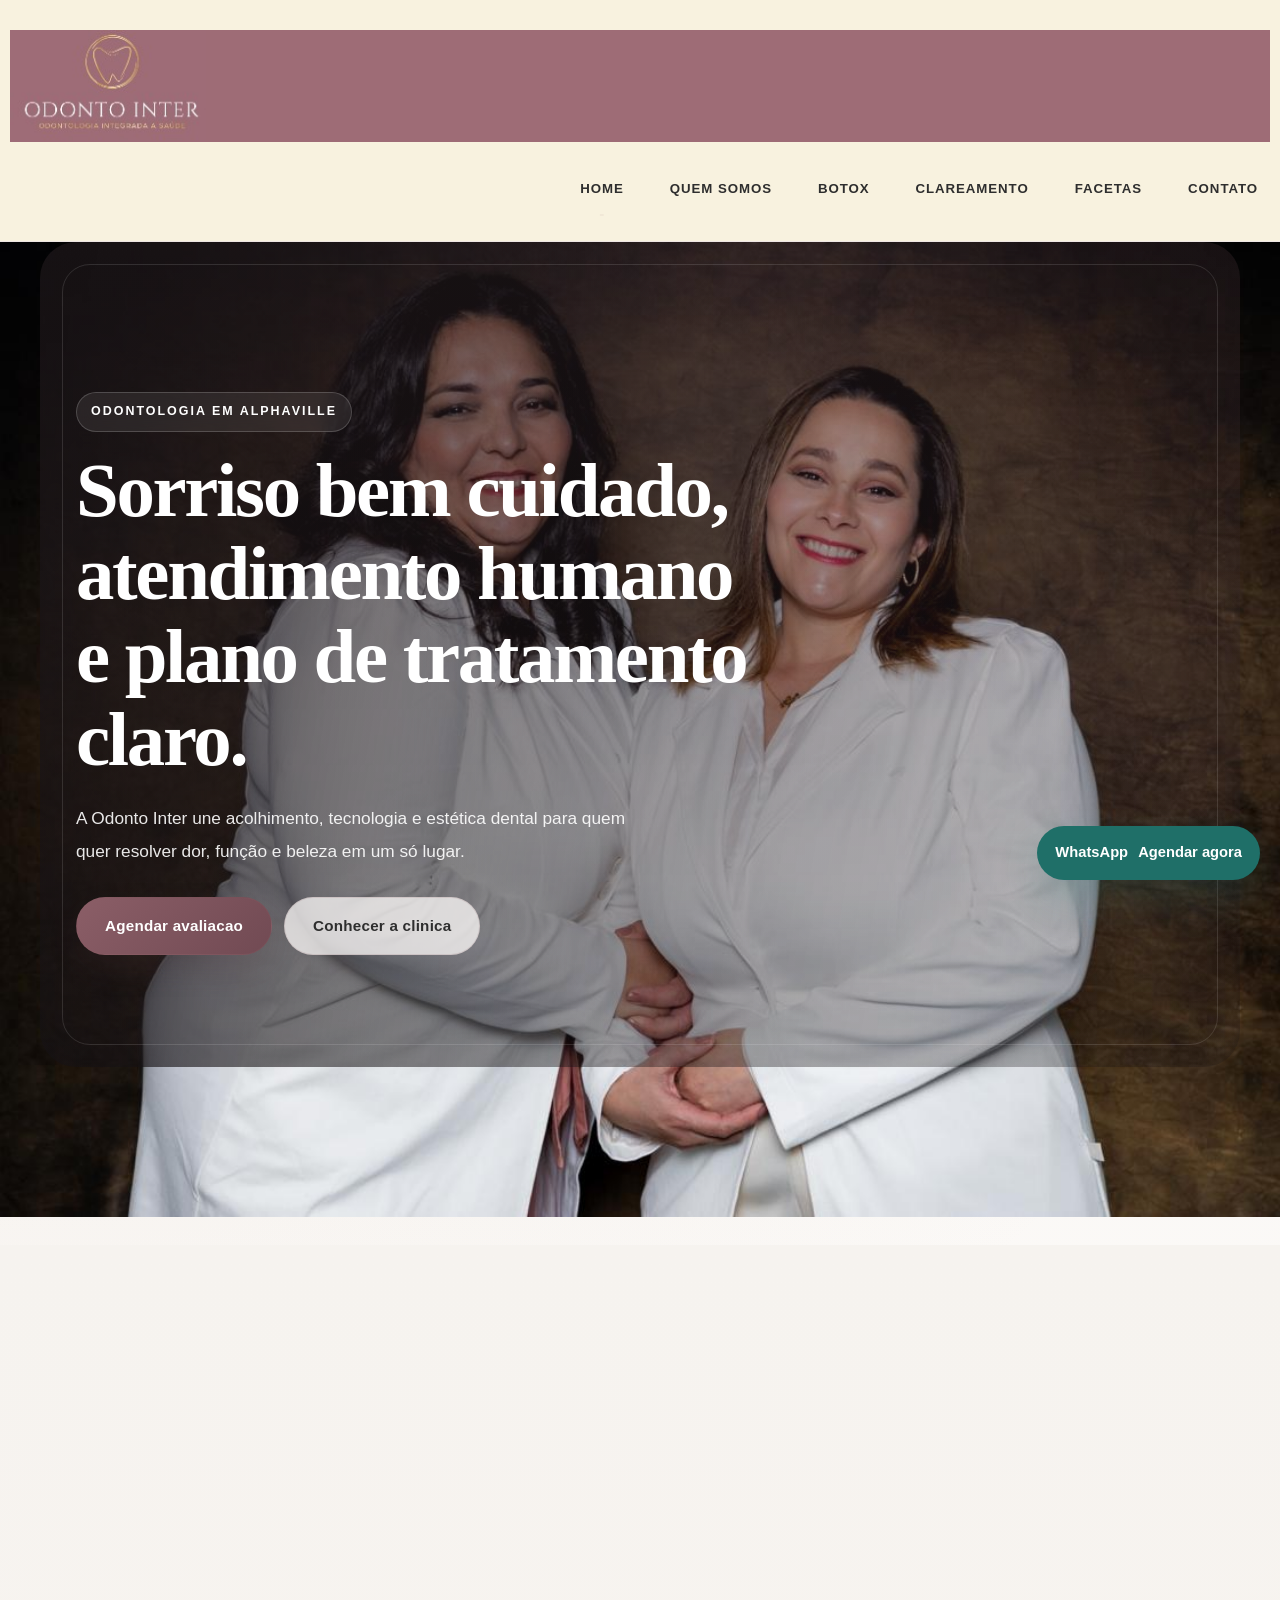
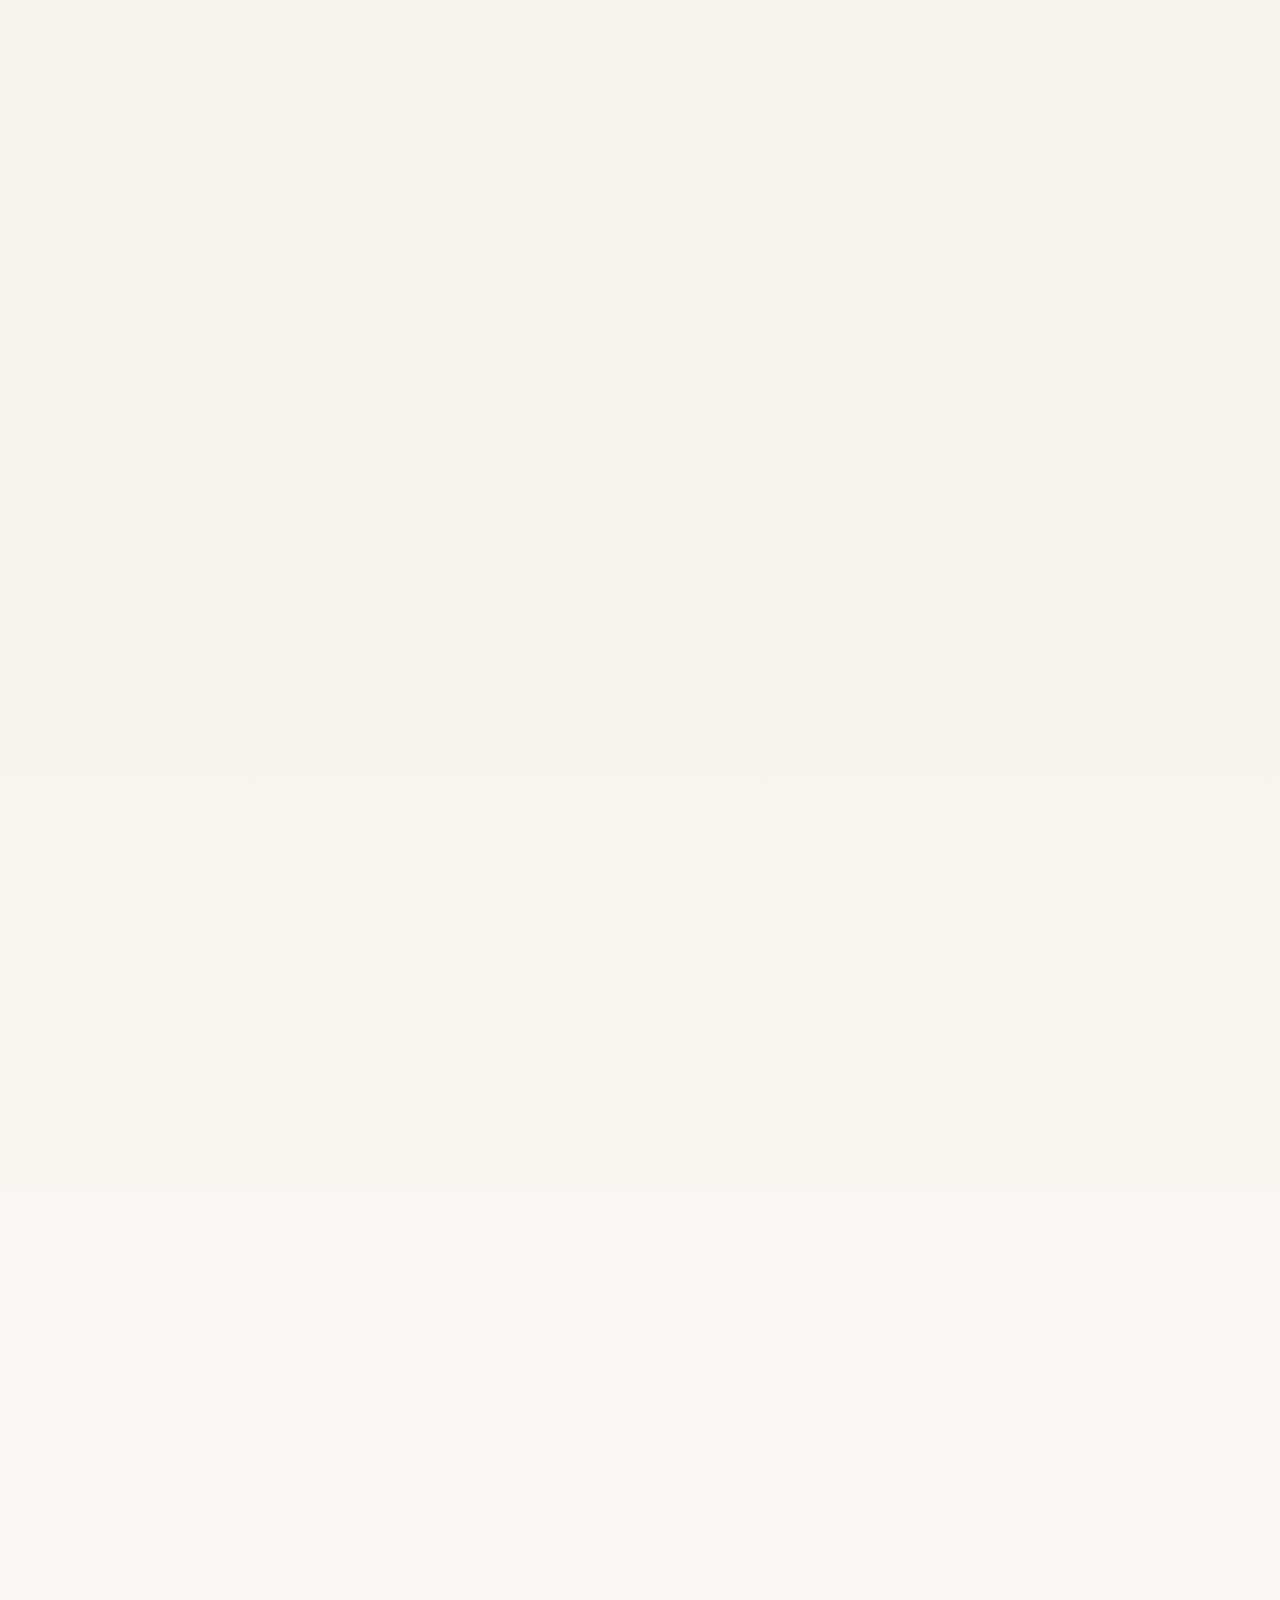
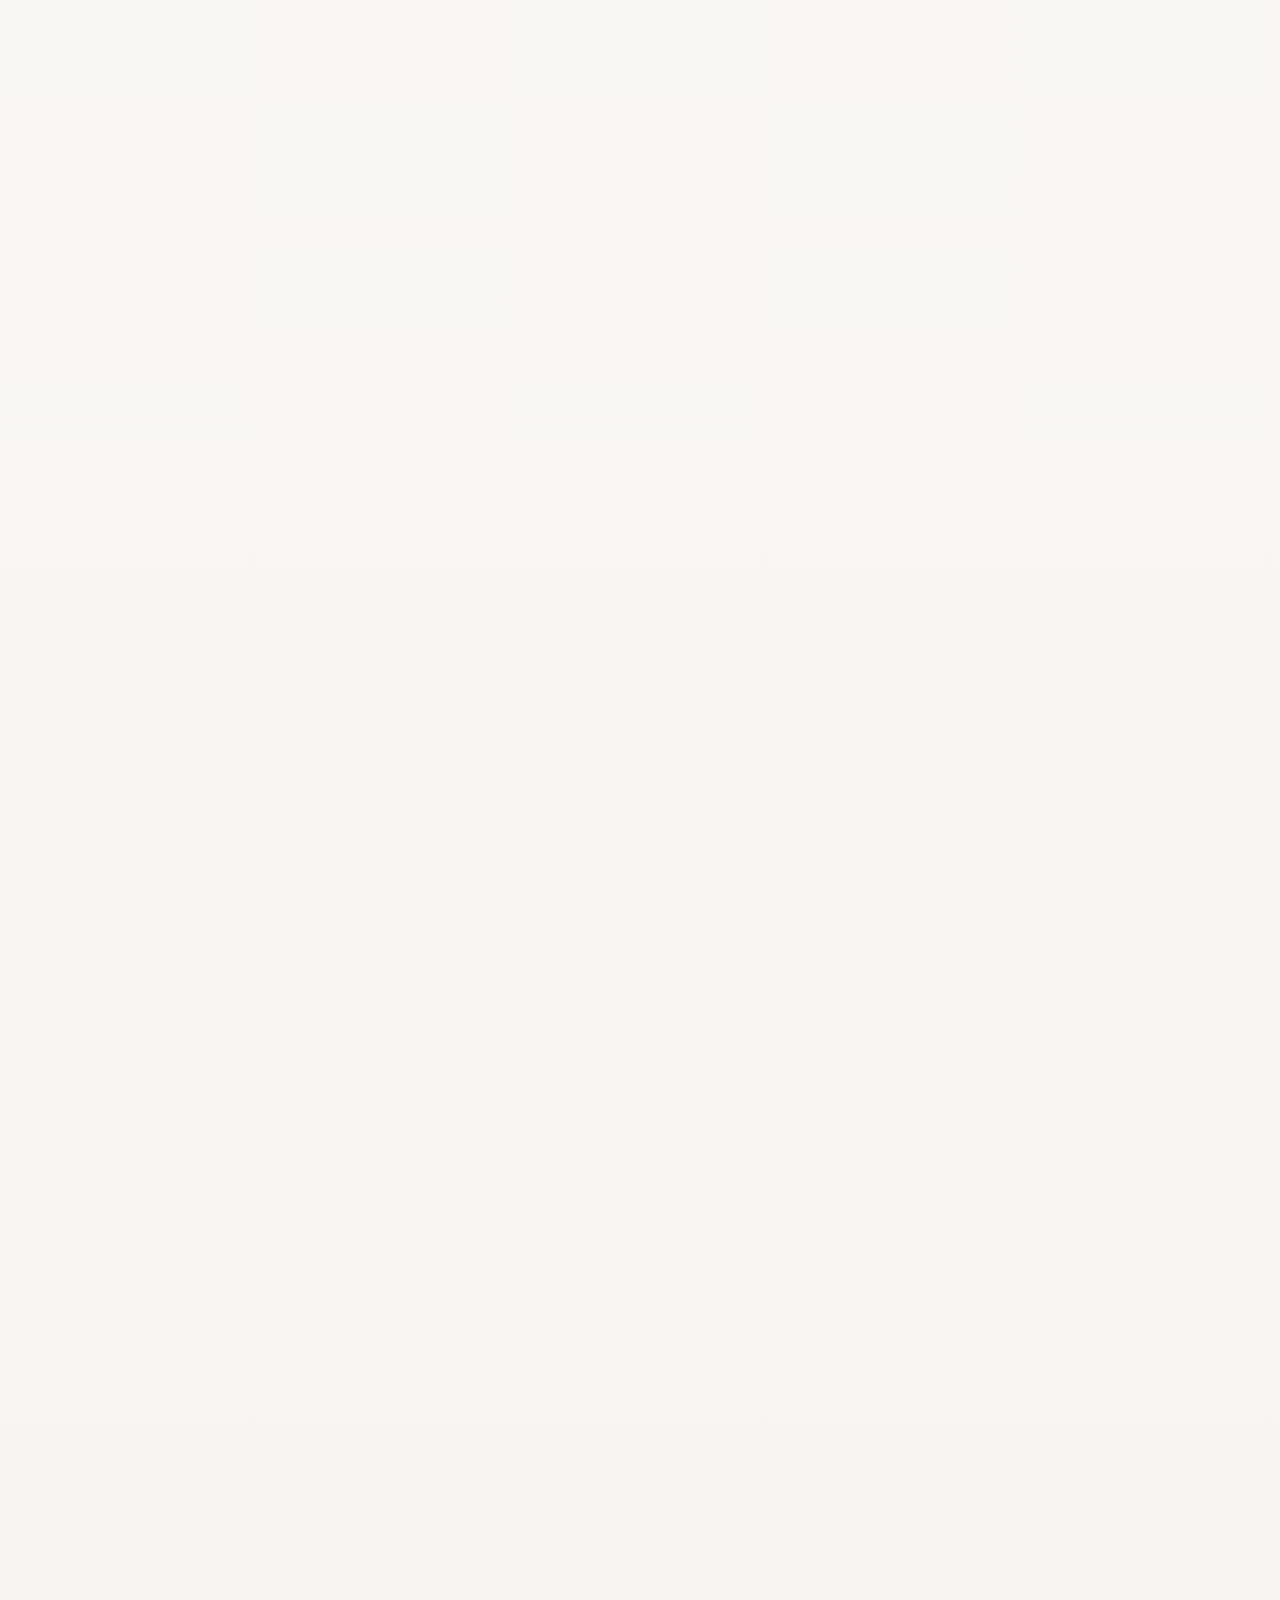
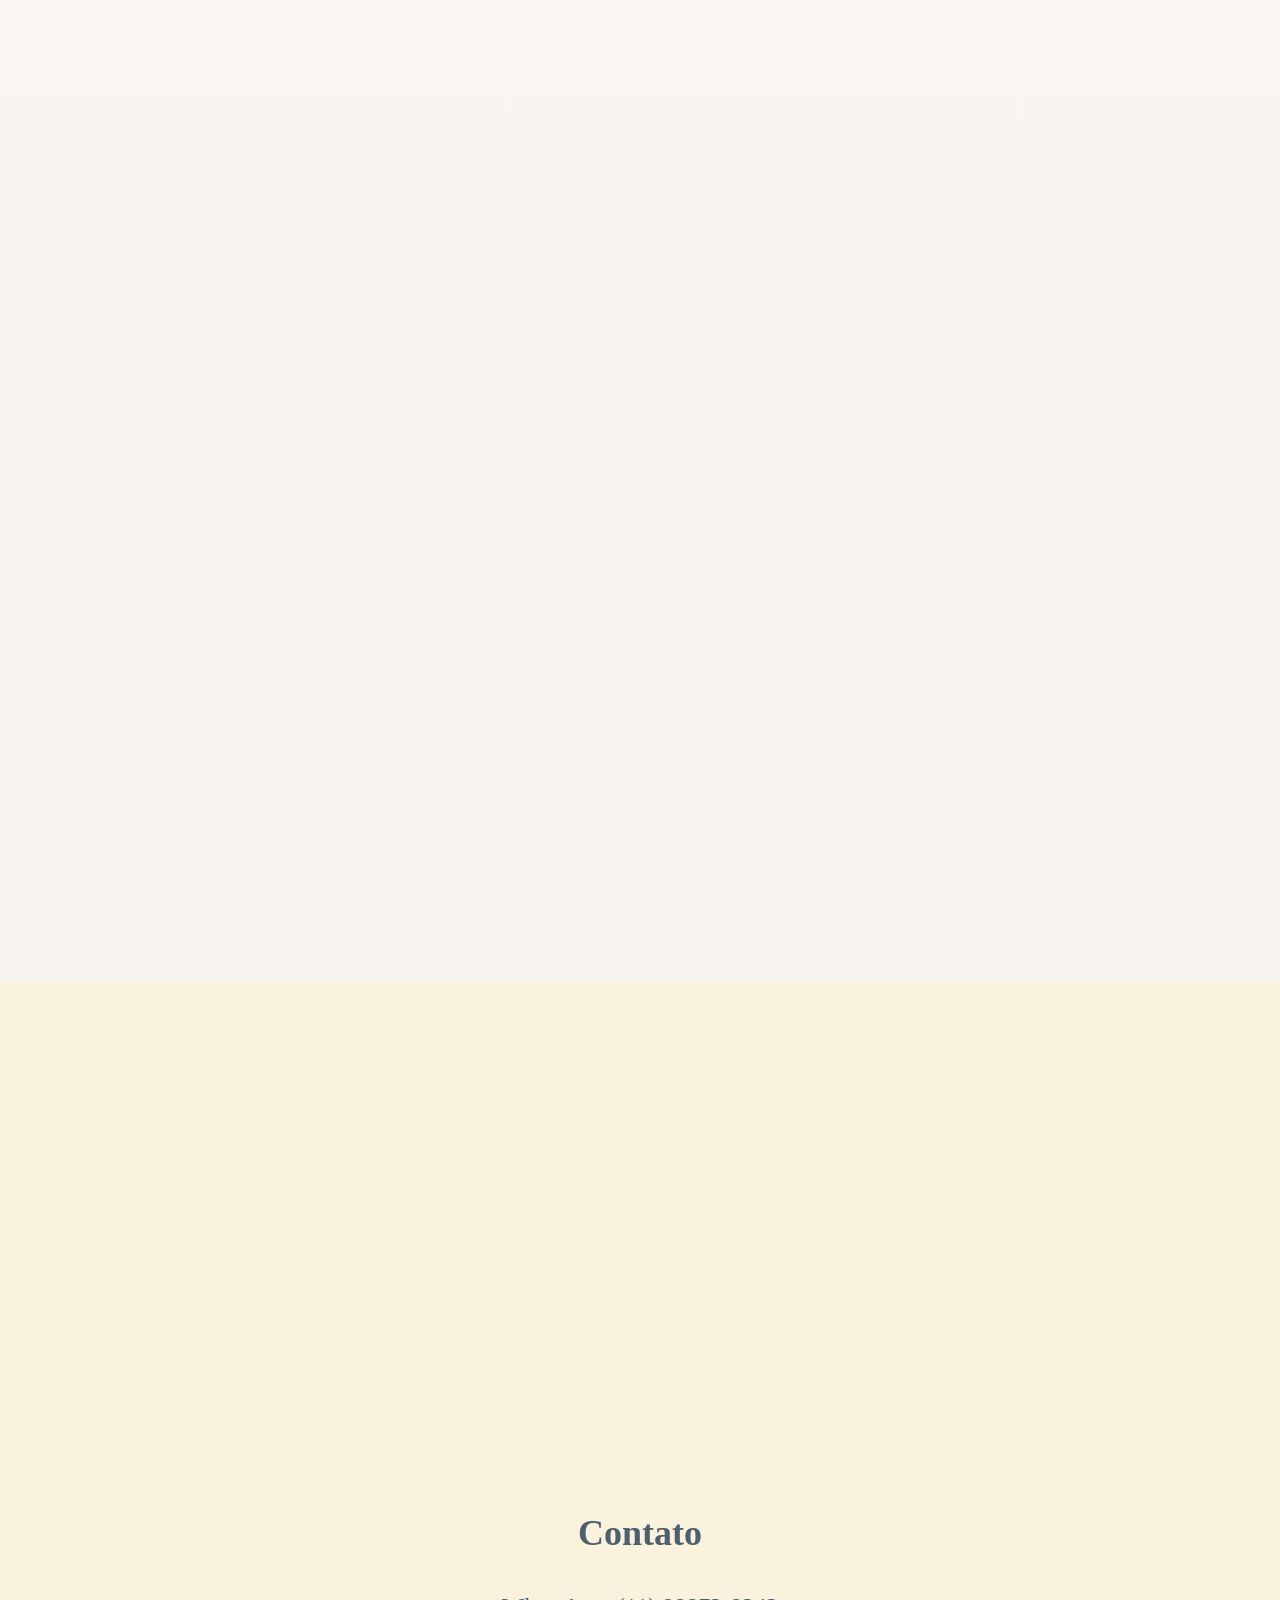
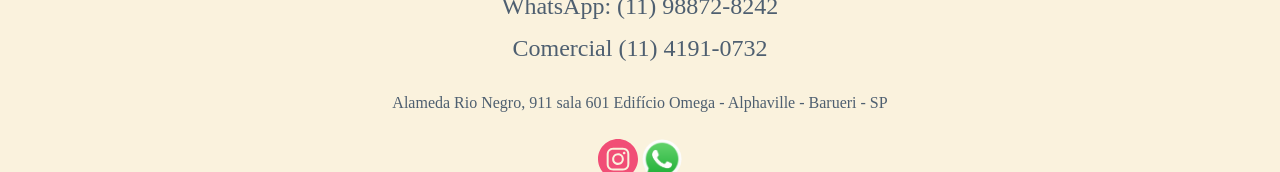
==== index.html @ 485fcbb1 "Add files via upload" ====
<html xmlns="http://www.w3.org/1999/xhtml" lang="en">

<head>
	<meta http-equiv="Content-Type" content="text/html; charset=utf-8" />
	<meta name="description" content="HTTrack is an easy-to-use website mirror utility. It allows you to download a World Wide website from the Internet to a local directory,building recursively all structures, getting html, images, and other files from the server to your computer. Links are rebuiltrelatively so that you can freely browse to the local site (works with any browser). You can mirror several sites together so that you can jump from one toanother. You can, also, update an existing mirror site, or resume an interrupted download. The robot is fully configurable, with an integrated help" />
	<meta name="keywords" content="httrack, HTTRACK, HTTrack, winhttrack, WINHTTRACK, WinHTTrack, offline browser, web mirror utility, aspirateur web, surf offline, web capture, www mirror utility, browse offline, local  site builder, website mirroring, aspirateur www, internet grabber, capture de site web, internet tool, hors connexion, unix, dos, windows 95, windows 98, solaris, ibm580, AIX 4.0, HTS, HTGet, web aspirator, web aspirateur, libre, GPL, GNU, free software" />
	<title>Local index - HTTrack Website Copier</title>
  <!-- Mirror and index made by HTTrack Website Copier/3.49-2 [XR&CO'2014] -->
	<style type="text/css">
	<!--

body {
	margin: 0;  padding: 0;  margin-bottom: 15px;  margin-top: 8px;
	background: #77b;
}
body, td {
	font: 14px "Trebuchet MS", Verdana, Arial, Helvetica, sans-serif;
	}

#subTitle {
	background: #000;  color: #fff;  padding: 4px;  font-weight: bold; 
	}

#siteNavigation a, #siteNavigation .current {
	font-weight: bold;  color: #448;
	}
#siteNavigation a:link    { text-decoration: none; }
#siteNavigation a:visited { text-decoration: none; }

#siteNavigation .current { background-color: #ccd; }

#siteNavigation a:hover   { text-decoration: none;  background-color: #fff;  color: #000; }
#siteNavigation a:active  { text-decoration: none;  background-color: #ccc; }


a:link    { text-decoration: underline;  color: #00f; }
a:visited { text-decoration: underline;  color: #000; }
a:hover   { text-decoration: underline;  color: #c00; }
a:active  { text-decoration: underline; }

#pageContent {
	clear: both;
	border-bottom: 6px solid #000;
	padding: 10px;  padding-top: 20px;
	line-height: 1.65em;
	background-image: url(backblue.gif);
	background-repeat: no-repeat;
	background-position: top right;
	}

#pageContent, #siteNavigation {
	background-color: #ccd;
	}


.imgLeft  { float: left;   margin-right: 10px;  margin-bottom: 10px; }
.imgRight { float: right;  margin-left: 10px;   margin-bottom: 10px; }

hr { height: 1px;  color: #000;  background-color: #000;  margin-bottom: 15px; }

h1 { margin: 0;  font-weight: bold;  font-size: 2em; }
h2 { margin: 0;  font-weight: bold;  font-size: 1.6em; }
h3 { margin: 0;  font-weight: bold;  font-size: 1.3em; }
h4 { margin: 0;  font-weight: bold;  font-size: 1.18em; }

.blak { background-color: #000; }
.hide { display: none; }
.tableWidth { min-width: 400px; }

.tblRegular       { border-collapse: collapse; }
.tblRegular td    { padding: 6px;  background-image: url(fade.gif);  border: 2px solid #99c; }
.tblHeaderColor, .tblHeaderColor td { background: #99c; }
.tblNoBorder td   { border: 0; }


// -->
</style>

</head>

<table width="76%" border="0" align="center" cellspacing="0" cellpadding="3" class="tableWidth">
	<tr>
	<td id="subTitle">HTTrack Website Copier - Open Source offline browser</td>
	</tr>
</table>
<table width="76%" border="0" align="center" cellspacing="0" cellpadding="0" class="tableWidth">
<tr class="blak">
<td>
	<table width="100%" border="0" align="center" cellspacing="1" cellpadding="0">
	<tr>
	<td colspan="6"> 
		<table width="100%" border="0" align="center" cellspacing="0" cellpadding="10">
		<tr> 
		<td id="pageContent"> 
<!-- ==================== End prologue ==================== -->

	<meta name="generator" content="HTTrack Website Copier/3.x">
	<TITLE>Local index - HTTrack</TITLE>
</HEAD>
<BODY>
<H1 ALIGN=Center>Index of locally available sites:</H1>
	<TABLE BORDER="0" WIDTH="100%" CELLSPACING="1" CELLPADDING="0">
		<TR>
			<TD BACKGROUND="fade.gif">
				&middot;
					<A HREF="odontointer.com.br/index.html">
						odontointer.com.br/index.html
					</A>		
			</TD>
		</TR>
	</TABLE>
	<BR>
	<BR>
	<BR>
  	<H6 ALIGN="RIGHT">
	<I>Mirror and index made by HTTrack Website Copier [XR&amp;CO'2008]</I>
	</H6>
	<!-- Mirror and index made by HTTrack Website Copier/3.49-2 [XR&CO'2014] -->
	<!-- Thanks for using HTTrack Website Copier! -->
	<meta HTTP-EQUIV="Refresh" CONTENT="0; URL=odontointer.com.br/index.html">


<!-- ==================== Start epilogue ==================== -->
		</td>
		</tr>
		</table>
	</td>
	</tr>
	</table>
</td>
</tr>
</table>

<table width="76%" border="0" align="center" valign="bottom" cellspacing="0" cellpadding="0">
	<tr>
	<td id="footer"><small>&copy; 2008 Xavier Roche & other contributors - Web Design: Leto Kauler.</small></td>
	</tr>
</table>

</body>

</html>
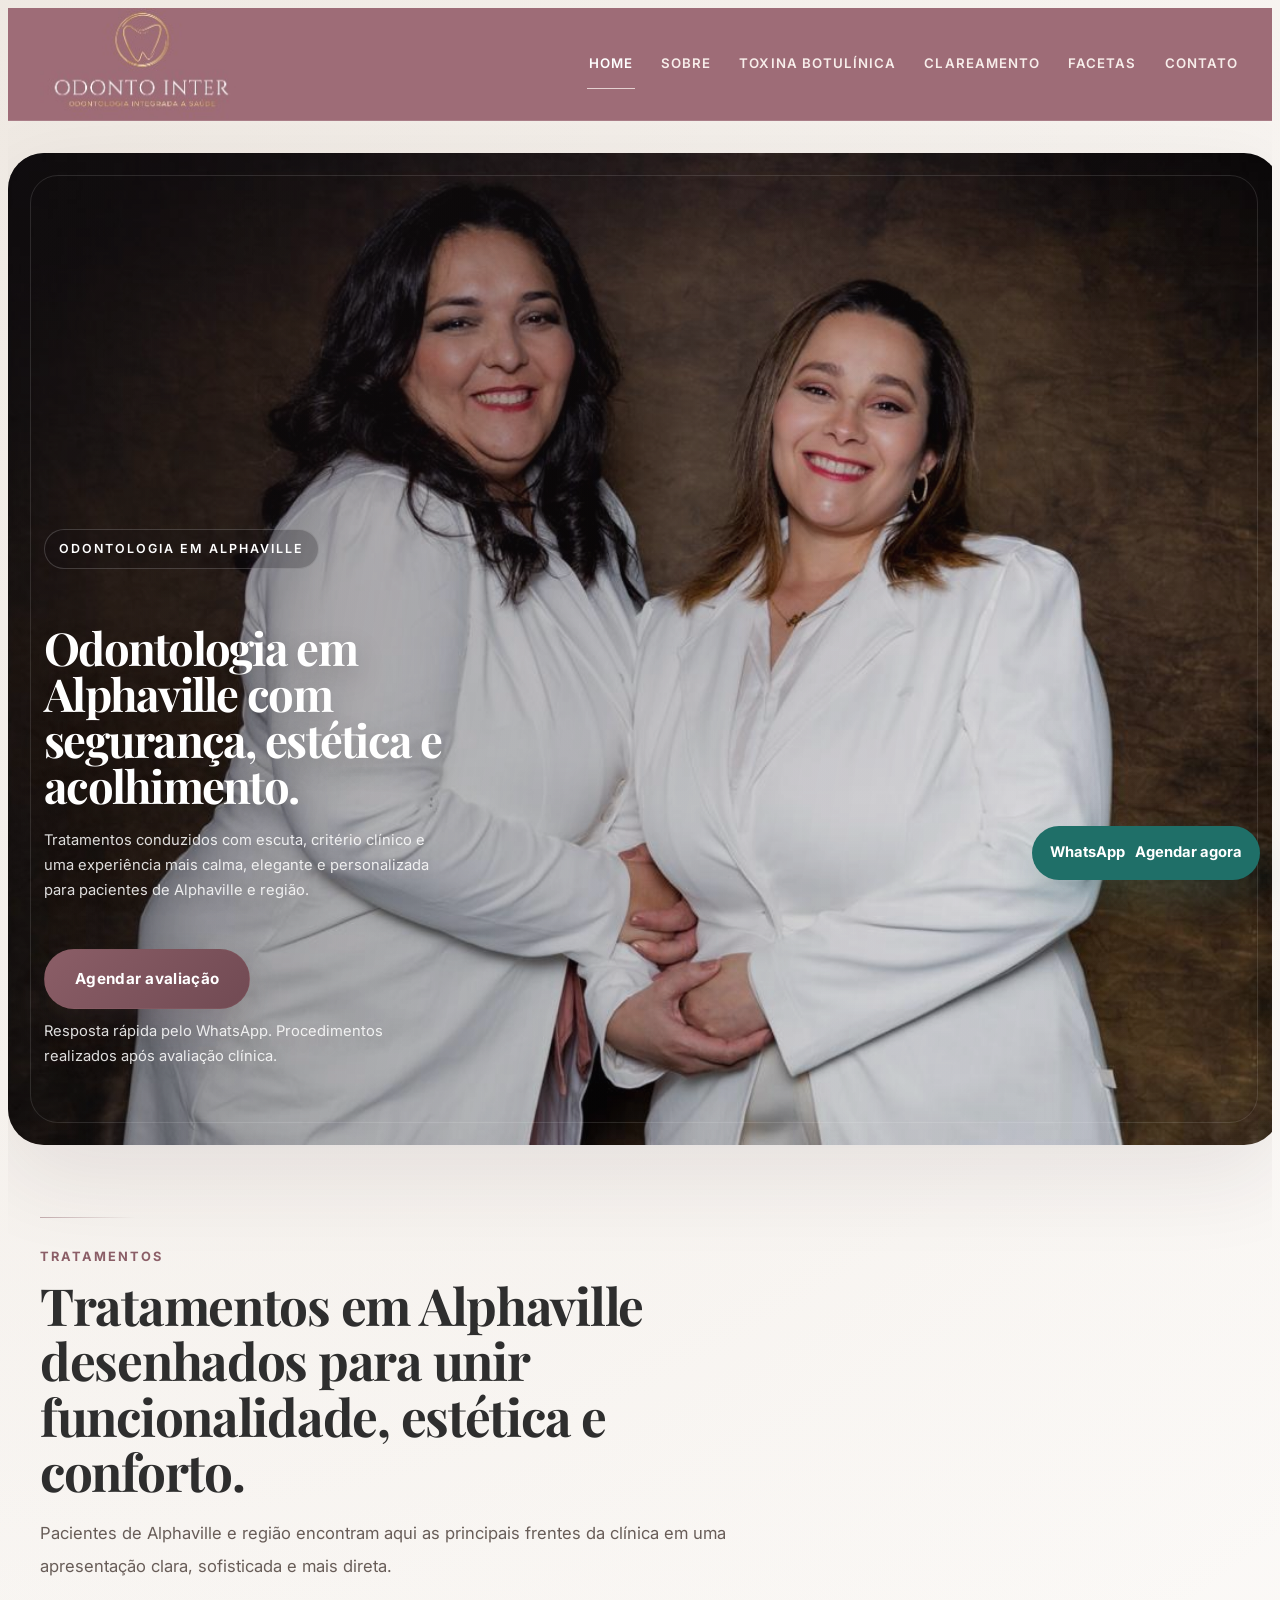
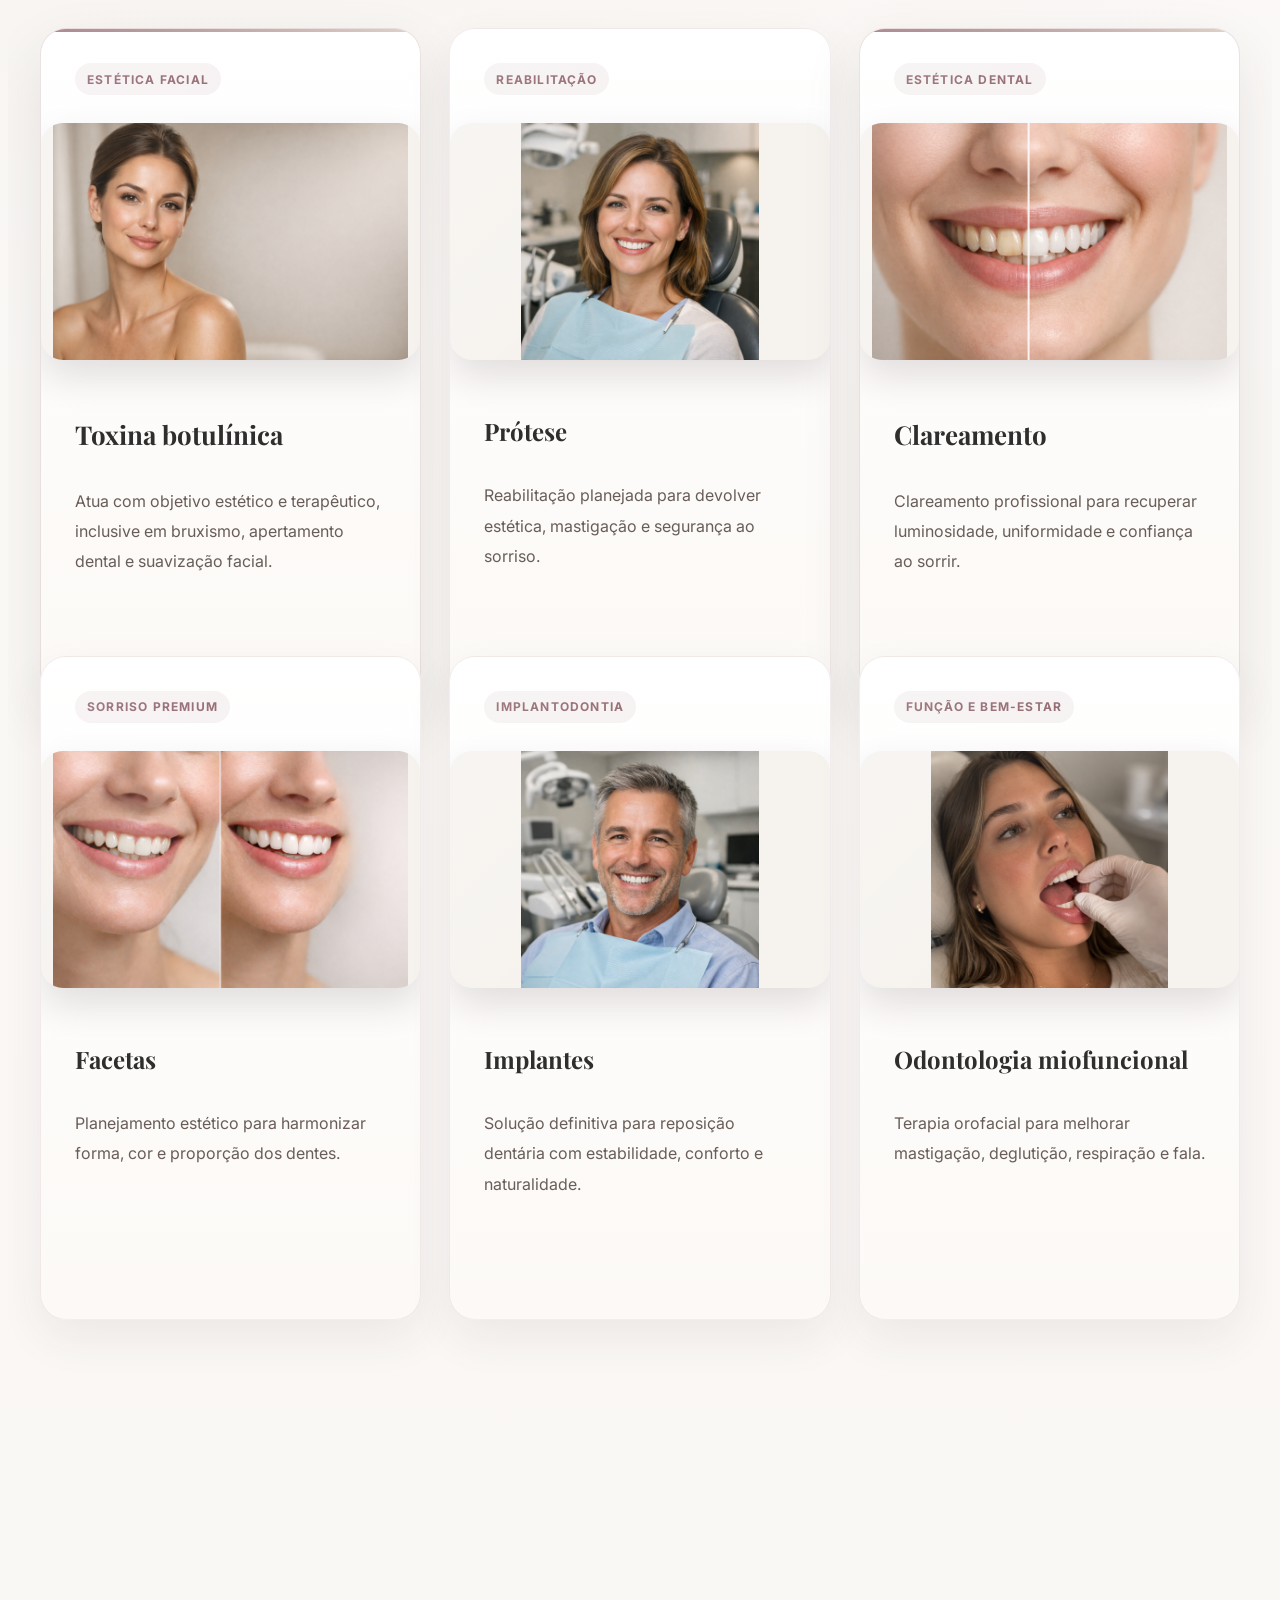
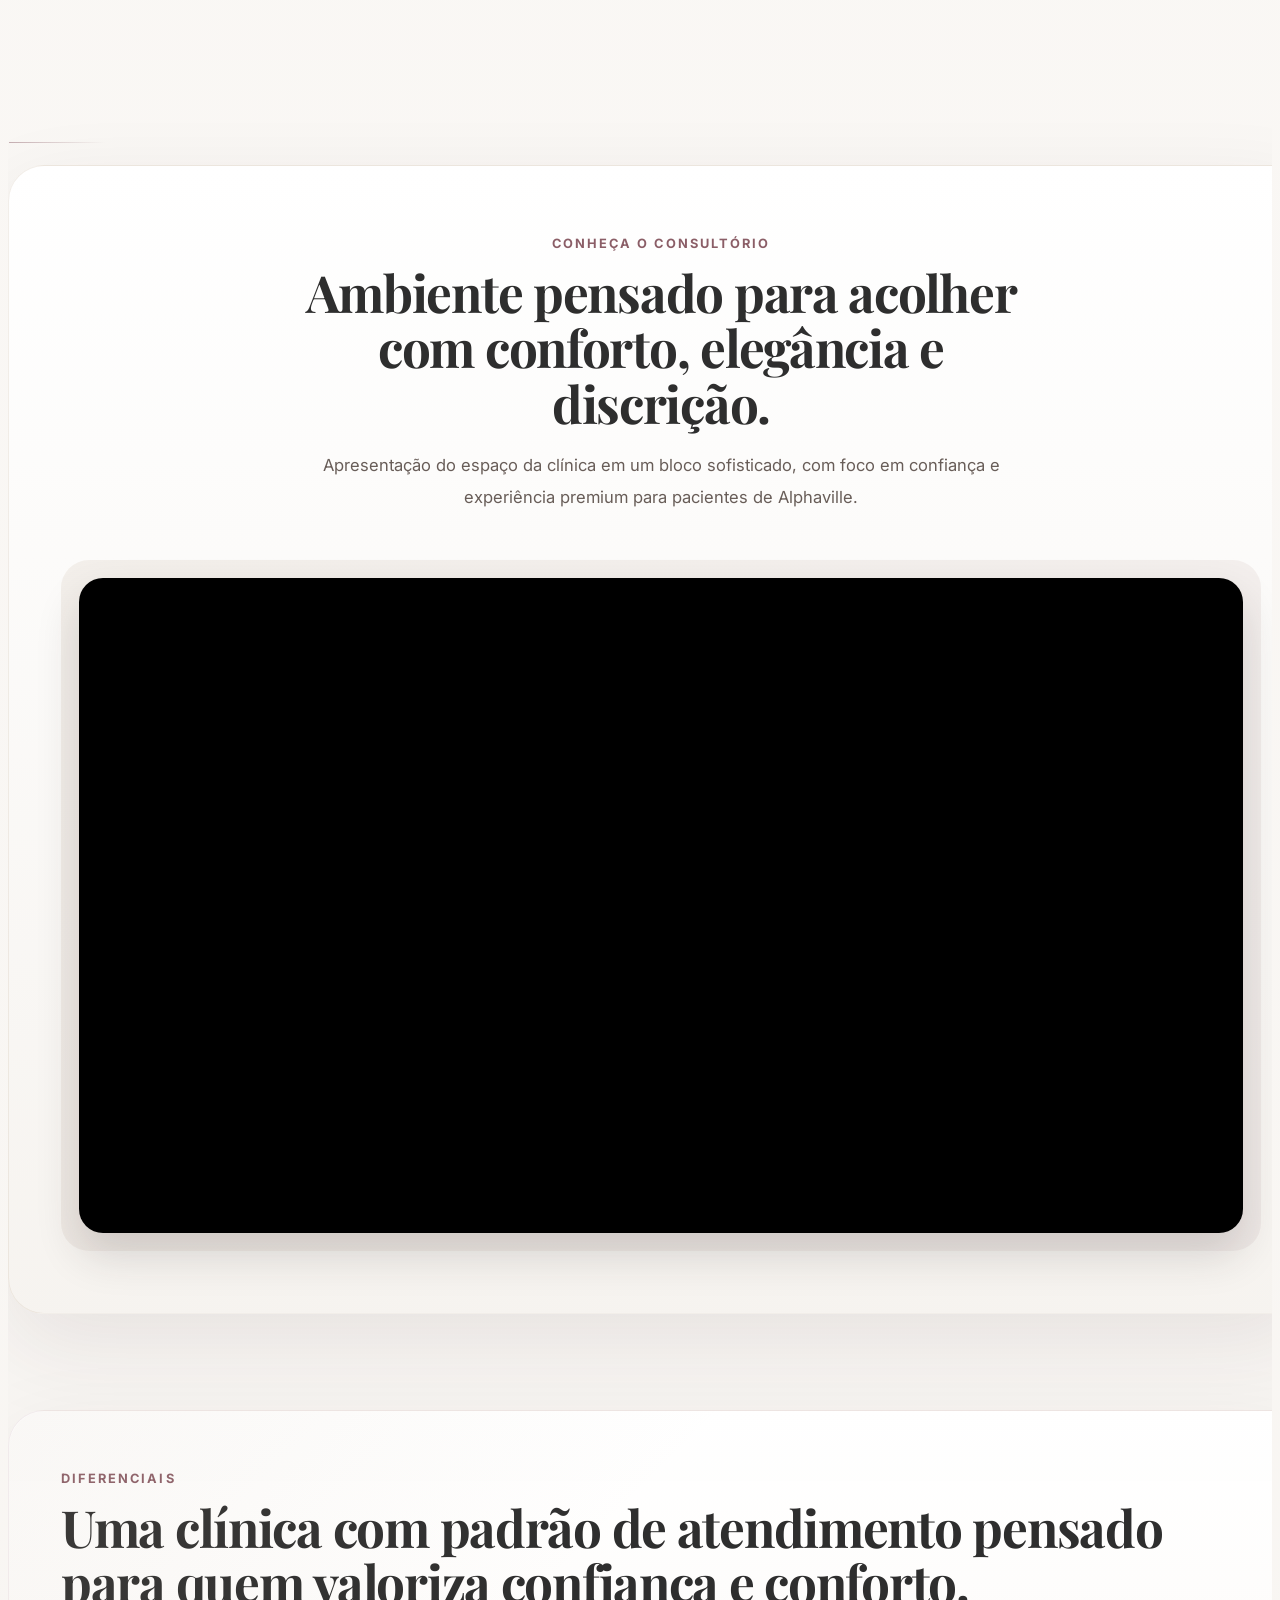
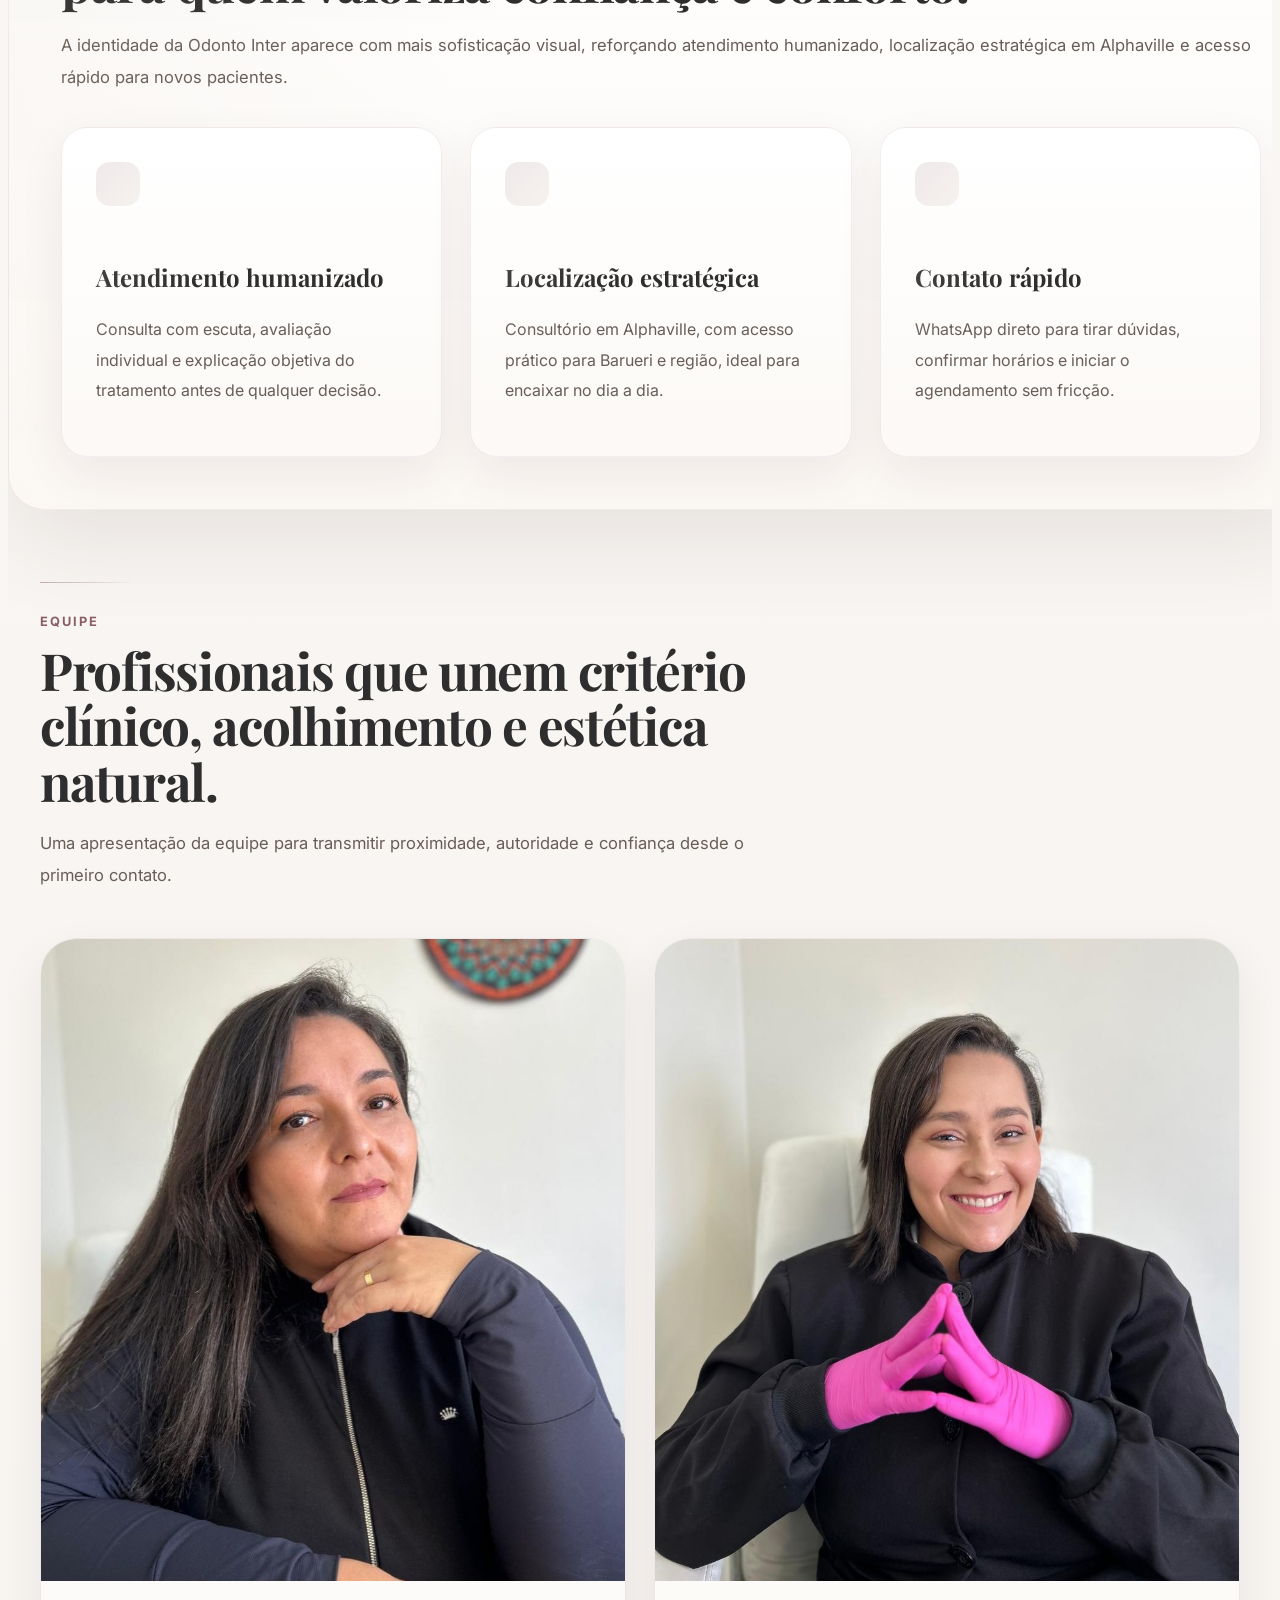
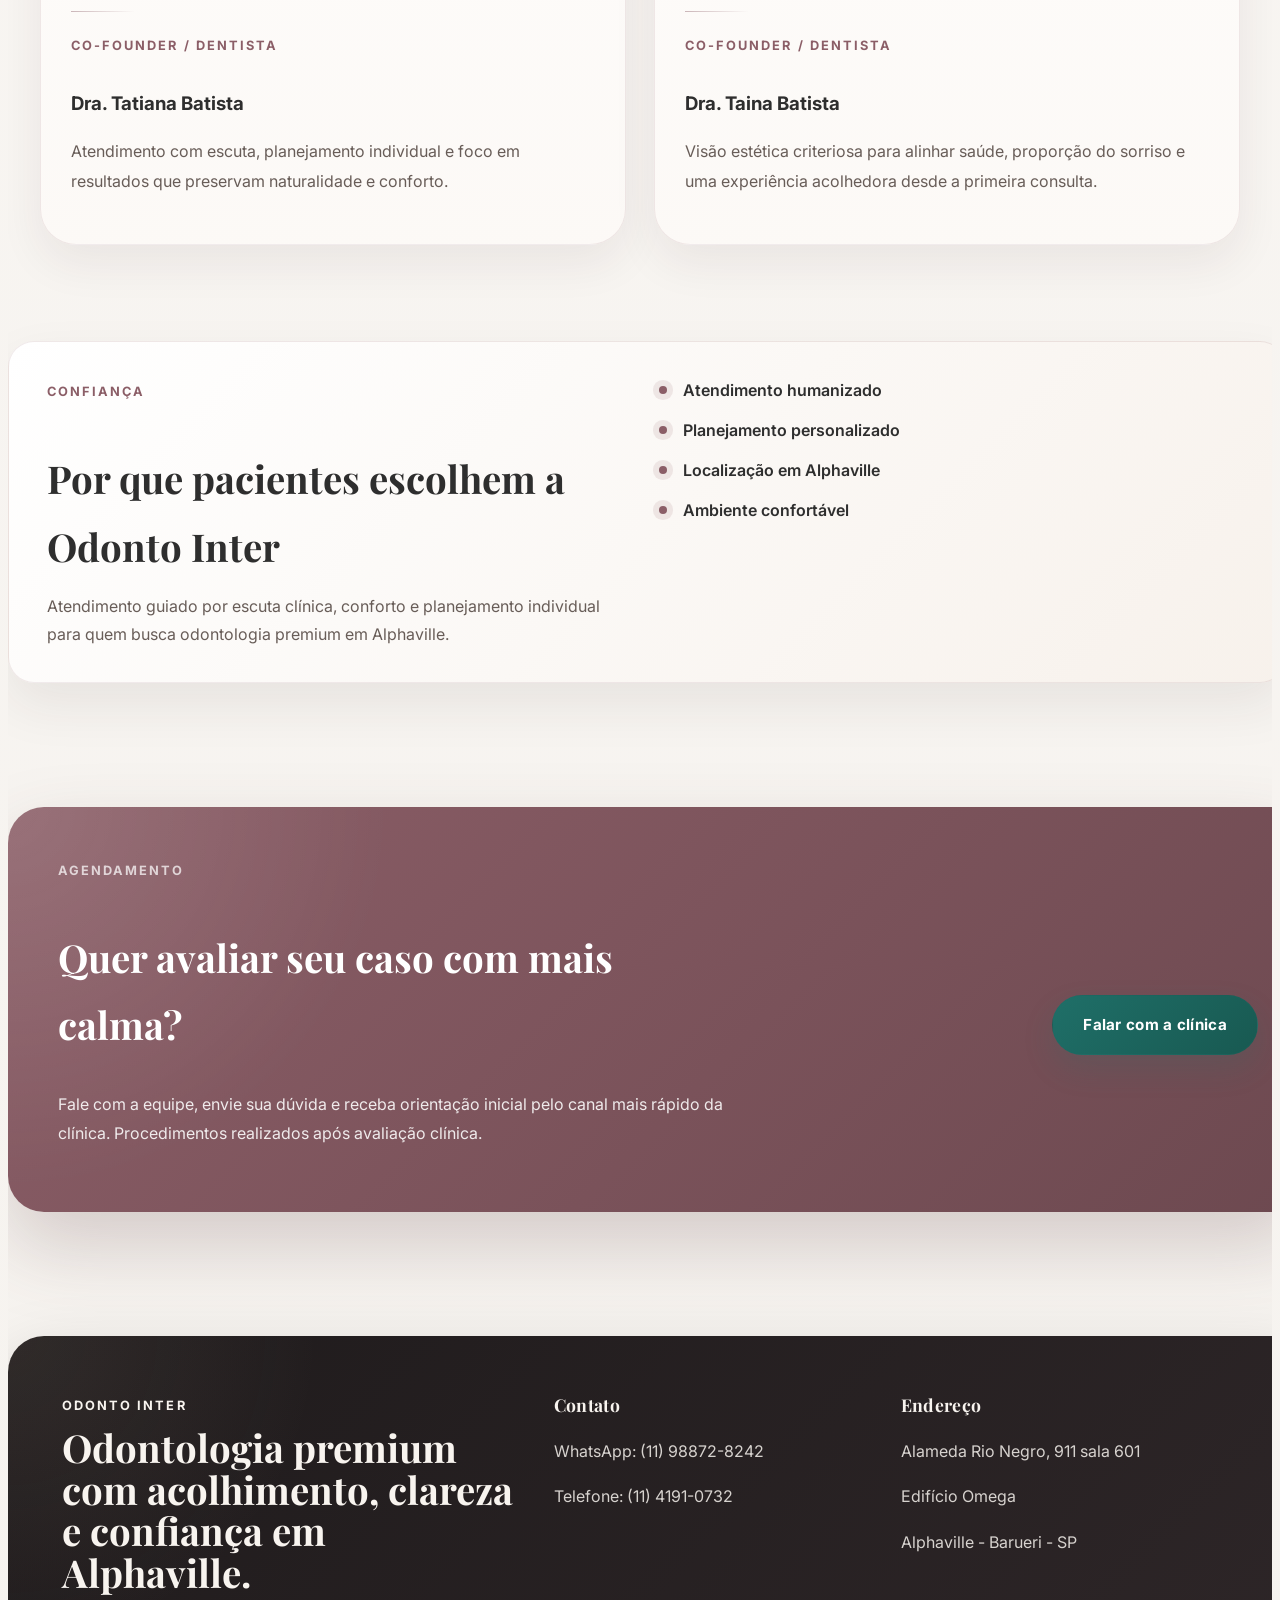
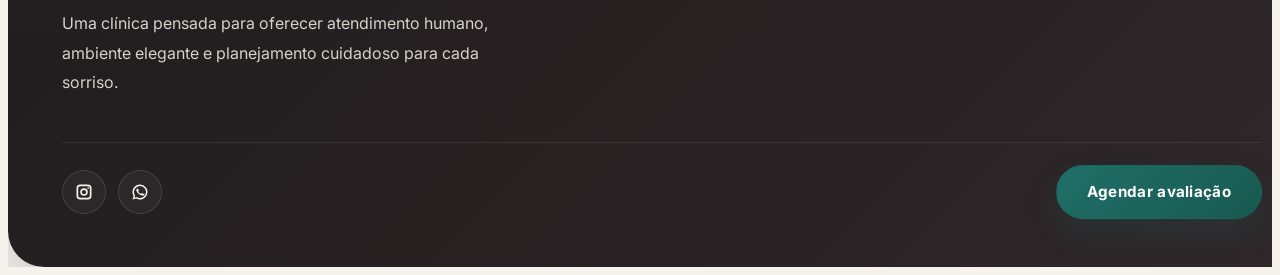
==== commit 6ab0320b: "Add files via upload" ====
--- a/index.html
+++ b/index.html
@@ -1,144 +1,215 @@
-<html xmlns="http://www.w3.org/1999/xhtml" lang="en">
-
-<head>
-	<meta http-equiv="Content-Type" content="text/html; charset=utf-8" />
-	<meta name="description" content="HTTrack is an easy-to-use website mirror utility. It allows you to download a World Wide website from the Internet to a local directory,building recursively all structures, getting html, images, and other files from the server to your computer. Links are rebuiltrelatively so that you can freely browse to the local site (works with any browser). You can mirror several sites together so that you can jump from one toanother. You can, also, update an existing mirror site, or resume an interrupted download. The robot is fully configurable, with an integrated help" />
-	<meta name="keywords" content="httrack, HTTRACK, HTTrack, winhttrack, WINHTTRACK, WinHTTrack, offline browser, web mirror utility, aspirateur web, surf offline, web capture, www mirror utility, browse offline, local  site builder, website mirroring, aspirateur www, internet grabber, capture de site web, internet tool, hors connexion, unix, dos, windows 95, windows 98, solaris, ibm580, AIX 4.0, HTS, HTGet, web aspirator, web aspirateur, libre, GPL, GNU, free software" />
-	<title>Local index - HTTrack Website Copier</title>
-  <!-- Mirror and index made by HTTrack Website Copier/3.49-2 [XR&CO'2014] -->
-	<style type="text/css">
-	<!--
-
-body {
-	margin: 0;  padding: 0;  margin-bottom: 15px;  margin-top: 8px;
-	background: #77b;
-}
-body, td {
-	font: 14px "Trebuchet MS", Verdana, Arial, Helvetica, sans-serif;
-	}
-
-#subTitle {
-	background: #000;  color: #fff;  padding: 4px;  font-weight: bold; 
-	}
-
-#siteNavigation a, #siteNavigation .current {
-	font-weight: bold;  color: #448;
-	}
-#siteNavigation a:link    { text-decoration: none; }
-#siteNavigation a:visited { text-decoration: none; }
-
-#siteNavigation .current { background-color: #ccd; }
-
-#siteNavigation a:hover   { text-decoration: none;  background-color: #fff;  color: #000; }
-#siteNavigation a:active  { text-decoration: none;  background-color: #ccc; }
-
-
-a:link    { text-decoration: underline;  color: #00f; }
-a:visited { text-decoration: underline;  color: #000; }
-a:hover   { text-decoration: underline;  color: #c00; }
-a:active  { text-decoration: underline; }
-
-#pageContent {
-	clear: both;
-	border-bottom: 6px solid #000;
-	padding: 10px;  padding-top: 20px;
-	line-height: 1.65em;
-	background-image: url(backblue.gif);
-	background-repeat: no-repeat;
-	background-position: top right;
-	}
-
-#pageContent, #siteNavigation {
-	background-color: #ccd;
-	}
-
-
-.imgLeft  { float: left;   margin-right: 10px;  margin-bottom: 10px; }
-.imgRight { float: right;  margin-left: 10px;   margin-bottom: 10px; }
-
-hr { height: 1px;  color: #000;  background-color: #000;  margin-bottom: 15px; }
-
-h1 { margin: 0;  font-weight: bold;  font-size: 2em; }
-h2 { margin: 0;  font-weight: bold;  font-size: 1.6em; }
-h3 { margin: 0;  font-weight: bold;  font-size: 1.3em; }
-h4 { margin: 0;  font-weight: bold;  font-size: 1.18em; }
-
-.blak { background-color: #000; }
-.hide { display: none; }
-.tableWidth { min-width: 400px; }
-
-.tblRegular       { border-collapse: collapse; }
-.tblRegular td    { padding: 6px;  background-image: url(fade.gif);  border: 2px solid #99c; }
-.tblHeaderColor, .tblHeaderColor td { background: #99c; }
-.tblNoBorder td   { border: 0; }
-
-
-// -->
-</style>
-
-</head>
-
-<table width="76%" border="0" align="center" cellspacing="0" cellpadding="3" class="tableWidth">
-	<tr>
-	<td id="subTitle">HTTrack Website Copier - Open Source offline browser</td>
-	</tr>
-</table>
-<table width="76%" border="0" align="center" cellspacing="0" cellpadding="0" class="tableWidth">
-<tr class="blak">
-<td>
-	<table width="100%" border="0" align="center" cellspacing="1" cellpadding="0">
-	<tr>
-	<td colspan="6"> 
-		<table width="100%" border="0" align="center" cellspacing="0" cellpadding="10">
-		<tr> 
-		<td id="pageContent"> 
-<!-- ==================== End prologue ==================== -->
-
-	<meta name="generator" content="HTTrack Website Copier/3.x">
-	<TITLE>Local index - HTTrack</TITLE>
-</HEAD>
-<BODY>
-<H1 ALIGN=Center>Index of locally available sites:</H1>
-	<TABLE BORDER="0" WIDTH="100%" CELLSPACING="1" CELLPADDING="0">
-		<TR>
-			<TD BACKGROUND="fade.gif">
-				&middot;
-					<A HREF="odontointer.com.br/index.html">
-						odontointer.com.br/index.html
-					</A>		
-			</TD>
-		</TR>
-	</TABLE>
-	<BR>
-	<BR>
-	<BR>
-  	<H6 ALIGN="RIGHT">
-	<I>Mirror and index made by HTTrack Website Copier [XR&amp;CO'2008]</I>
-	</H6>
-	<!-- Mirror and index made by HTTrack Website Copier/3.49-2 [XR&CO'2014] -->
-	<!-- Thanks for using HTTrack Website Copier! -->
-	<meta HTTP-EQUIV="Refresh" CONTENT="0; URL=odontointer.com.br/index.html">
-
-
-<!-- ==================== Start epilogue ==================== -->
-		</td>
-		</tr>
-		</table>
-	</td>
-	</tr>
-	</table>
-</td>
-</tr>
-</table>
-
-<table width="76%" border="0" align="center" valign="bottom" cellspacing="0" cellpadding="0">
-	<tr>
-	<td id="footer"><small>&copy; 2008 Xavier Roche & other contributors - Web Design: Leto Kauler.</small></td>
-	</tr>
-</table>
-
-</body>
-
-</html>
-
-
+<!DOCTYPE html>
+<html lang="pt-BR">
+<head>
+  <meta charset="UTF-8">
+  <meta name="viewport" content="width=device-width, initial-scale=1">
+  <meta name="robots" content="index,follow">
+  <title>Odontologia em Alphaville com atendimento humanizado | Odonto Inter</title>
+  <meta name="description" content="Odontologia em Alphaville com atendimento humanizado, foco em est&eacute;tica do sorriso e experi&ecirc;ncia premium para pacientes de Alphaville e regi&atilde;o.">
+  <meta property="og:title" content="Odontologia em Alphaville com atendimento humanizado | Odonto Inter">
+  <meta property="og:description" content="Odontologia em Alphaville com atendimento humanizado, foco em est&eacute;tica do sorriso e experi&ecirc;ncia premium para pacientes de Alphaville e regi&atilde;o.">
+  <meta property="og:locale" content="pt_BR">
+  <meta property="og:type" content="website">
+  <meta property="og:url" content="https://odontointer.com.br/">
+  <link rel="canonical" href="https://odontointer.com.br/">
+  <link rel="preconnect" href="https://fonts.googleapis.com">
+  <link rel="preconnect" href="https://fonts.gstatic.com" crossorigin>
+  <link href="https://fonts.googleapis.com/css2?family=Inter:wght@400;500;600;700;800&family=Playfair+Display:wght@600;700;800&display=swap" rel="stylesheet">
+  <link rel="stylesheet" href="assets/site-custom.css">
+</head>
+<body class="home-page">
+  <div class="site-page">
+    <header class="site-header">
+      <div class="site-shell site-header__inner">
+        <a class="site-header__brand" href="index.html" aria-label="Odonto Inter">
+          <img src="yata-apix-1ab92f5a-324f-49e0-9e60-8a3b81336fd1.s3-object.locaweb.com.br/c62385fe3bac42e2ac6106304ce096b7.jpg" alt="Odonto Inter">
+        </a>
+        <nav class="site-nav" aria-label="Menu principal">
+          <button class="site-nav__toggle" type="button" aria-expanded="false" aria-controls="site-nav-list">
+            <span class="site-nav__toggle-line"></span>
+            <span class="site-nav__toggle-line"></span>
+            <span class="site-nav__toggle-line"></span>
+            <span class="site-sr-only">Abrir menu</span>
+          </button>
+          <div class="site-nav__panel">
+            <ul class="site-nav__list" id="site-nav-list">
+              <li><a href="#home" data-nav-target="home">Home</a></li>
+              <li><a href="#sobre-clinica" data-nav-target="sobre-clinica">Sobre</a></li>
+              <li><a href="toxina-botulinica.html">Toxina Botul&iacute;nica</a></li>
+              <li><a href="clareamento.html">Clareamento</a></li>
+              <li><a href="facetas.html">Facetas</a></li>
+              <li><a href="entre-em-contato.html">Contato</a></li>
+            </ul>
+          </div>
+        </nav>
+      </div>
+    </header>
+
+    <main>
+      <section class="site-shell site-hero" id="home">
+        <div class="site-hero__content">
+          <span class="site-eyebrow">Odontologia em Alphaville</span>
+          <h1>Odontologia em Alphaville com seguran&ccedil;a, est&eacute;tica e acolhimento.</h1>
+          <p>Tratamentos conduzidos com escuta, crit&eacute;rio cl&iacute;nico e uma experi&ecirc;ncia mais calma, elegante e personalizada para pacientes de Alphaville e regi&atilde;o.</p>
+          <div class="site-action-stack">
+            <div class="site-actions">
+              <a class="site-button" href="entre-em-contato.html">Agendar avalia&ccedil;&atilde;o</a>
+            </div>
+            <p class="site-action-note">Resposta r&aacute;pida pelo WhatsApp. Procedimentos realizados ap&oacute;s avalia&ccedil;&atilde;o cl&iacute;nica.</p>
+          </div>
+        </div>
+      </section>
+
+      <section class="site-shell site-home-treatments" id="tratamentos-preview" data-reveal>
+        <div class="site-section-head">
+          <span class="site-section-label">Tratamentos</span>
+          <h2 class="site-section-title">Tratamentos em Alphaville desenhados para unir funcionalidade, est&eacute;tica e conforto.</h2>
+          <p>Pacientes de Alphaville e regi&atilde;o encontram aqui as principais frentes da cl&iacute;nica em uma apresenta&ccedil;&atilde;o clara, sofisticada e mais direta.</p>
+        </div>
+        <div class="site-premium-grid">
+          <article class="site-treatment-card site-treatment-card--featured" data-reveal>
+            <span class="site-treatment-card__kicker">Est&eacute;tica facial</span>
+            <img class="site-treatment-card__image" src="assets/fotos-cards/CardToxina.png" alt="Toxina botul&iacute;nica">
+            <h3>Toxina botul&iacute;nica</h3>
+            <p>Atua com objetivo est&eacute;tico e terap&ecirc;utico, inclusive em bruxismo, apertamento dental e suaviza&ccedil;&atilde;o facial.</p>
+          </article>
+          <article class="site-treatment-card" data-reveal>
+            <span class="site-treatment-card__kicker">Reabilita&ccedil;&atilde;o</span>
+            <img class="site-treatment-card__image" src="yata-apix-1ab92f5a-324f-49e0-9e60-8a3b81336fd1.s3-object.locaweb.com.br/Fotos/Protese.png" alt="Pr&oacute;tese dent&aacute;ria">
+            <h3>Pr&oacute;tese</h3>
+            <p>Reabilita&ccedil;&atilde;o planejada para devolver est&eacute;tica, mastiga&ccedil;&atilde;o e seguran&ccedil;a ao sorriso.</p>
+          </article>
+          <article class="site-treatment-card site-treatment-card--featured" data-reveal>
+            <span class="site-treatment-card__kicker">Est&eacute;tica dental</span>
+            <img class="site-treatment-card__image" src="assets/fotos-cards/CardClareamento.png" alt="Clareamento dental">
+            <h3>Clareamento</h3>
+            <p>Clareamento profissional para recuperar luminosidade, uniformidade e confian&ccedil;a ao sorrir.</p>
+          </article>
+          <article class="site-treatment-card" data-reveal>
+            <span class="site-treatment-card__kicker">Sorriso premium</span>
+            <img class="site-treatment-card__image" src="assets/fotos-cards/CardFacetas.png" alt="Facetas dent&aacute;rias">
+            <h3>Facetas</h3>
+            <p>Planejamento est&eacute;tico para harmonizar forma, cor e propor&ccedil;&atilde;o dos dentes.</p>
+          </article>
+          <article class="site-treatment-card" data-reveal>
+            <span class="site-treatment-card__kicker">Implantodontia</span>
+            <img class="site-treatment-card__image" src="yata-apix-1ab92f5a-324f-49e0-9e60-8a3b81336fd1.s3-object.locaweb.com.br/Fotos/Implante.png" alt="Implantes dent&aacute;rios">
+            <h3>Implantes</h3>
+            <p>Solu&ccedil;&atilde;o definitiva para reposi&ccedil;&atilde;o dent&aacute;ria com estabilidade, conforto e naturalidade.</p>
+          </article>
+          <article class="site-treatment-card" data-reveal>
+            <span class="site-treatment-card__kicker">Fun&ccedil;&atilde;o e bem-estar</span>
+            <img class="site-treatment-card__image" src="yata-apix-1ab92f5a-324f-49e0-9e60-8a3b81336fd1.s3-object.locaweb.com.br/Fotos/Odontologia%20Miofuncional.png" alt="Odontologia miofuncional">
+            <h3>Odontologia miofuncional</h3>
+            <p>Terapia orofacial para melhorar mastiga&ccedil;&atilde;o, degluti&ccedil;&atilde;o, respira&ccedil;&atilde;o e fala.</p>
+          </article>
+        </div>
+        <div class="site-embedded-cta" data-reveal>
+          <div>
+            <span class="site-section-label">Experi&ecirc;ncia da cl&iacute;nica</span>
+            <h2>Um ambiente pensado para acolher com delicadeza e orientar com clareza.</h2>
+            <p>Antes de qualquer decis&atilde;o, a proposta &eacute; entender seu caso com calma e indicar o caminho mais adequado para o seu sorriso.</p>
+          </div>
+        </div>
+      </section>
+
+      <section class="site-shell site-office-showcase" id="sobre-clinica" data-reveal>
+        <div class="site-section-head site-section-head--center">
+          <span class="site-section-label">Conhe&ccedil;a o consult&oacute;rio</span>
+          <h2 class="site-section-title">Ambiente pensado para acolher com conforto, eleg&acirc;ncia e discri&ccedil;&atilde;o.</h2>
+          <p>Apresenta&ccedil;&atilde;o do espa&ccedil;o da cl&iacute;nica em um bloco sofisticado, com foco em confian&ccedil;a e experi&ecirc;ncia premium para pacientes de Alphaville.</p>
+        </div>
+        <div class="site-office-frame">
+          <div class="site-office-video">
+            <iframe src="https://www.youtube.com/embed/qua8yX-o5Bc" title="Conhe&ccedil;a o consult&oacute;rio Odonto Inter" loading="lazy" allowfullscreen></iframe>
+          </div>
+        </div>
+      </section>
+
+      <section class="site-shell site-intro" id="diferenciais" data-reveal>
+        <span class="site-section-label">Diferenciais</span>
+        <h2 class="site-section-title">Uma cl&iacute;nica com padr&atilde;o de atendimento pensado para quem valoriza confian&ccedil;a e conforto.</h2>
+        <p>A identidade da Odonto Inter aparece com mais sofistica&ccedil;&atilde;o visual, refor&ccedil;ando atendimento humanizado, localiza&ccedil;&atilde;o estrat&eacute;gica em Alphaville e acesso r&aacute;pido para novos pacientes.</p>
+        <div class="site-grid">
+          <article class="site-card" data-reveal>
+            <h3>Atendimento humanizado</h3>
+            <p>Consulta com escuta, avalia&ccedil;&atilde;o individual e explica&ccedil;&atilde;o objetiva do tratamento antes de qualquer decis&atilde;o.</p>
+          </article>
+          <article class="site-card" data-reveal>
+            <h3>Localiza&ccedil;&atilde;o estrat&eacute;gica</h3>
+            <p>Consult&oacute;rio em Alphaville, com acesso pr&aacute;tico para Barueri e regi&atilde;o, ideal para encaixar no dia a dia.</p>
+          </article>
+          <article class="site-card" data-reveal>
+            <h3>Contato r&aacute;pido</h3>
+            <p>WhatsApp direto para tirar d&uacute;vidas, confirmar hor&aacute;rios e iniciar o agendamento sem fric&ccedil;&atilde;o.</p>
+          </article>
+        </div>
+      </section>
+
+      <section class="site-shell site-doctors" id="equipe" data-reveal>
+        <div class="site-section-head">
+          <span class="site-section-label">Equipe</span>
+          <h2 class="site-section-title">Profissionais que unem crit&eacute;rio cl&iacute;nico, acolhimento e est&eacute;tica natural.</h2>
+          <p>Uma apresenta&ccedil;&atilde;o da equipe para transmitir proximidade, autoridade e confian&ccedil;a desde o primeiro contato.</p>
+        </div>
+        <div class="site-doctors-grid">
+          <article class="site-doctor-card" data-reveal>
+            <img src="yata-apix-1ab92f5a-324f-49e0-9e60-8a3b81336fd1.s3-object.locaweb.com.br/b5bc528cad874b00b7700d869e786b17.jpg" alt="Dra. Tatiana Batista">
+            <div class="site-doctor-card__body">
+              <span class="site-section-label">Co-founder / dentista</span>
+              <h3>Dra. Tatiana Batista</h3>
+              <p>Atendimento com escuta, planejamento individual e foco em resultados que preservam naturalidade e conforto.</p>
+            </div>
+          </article>
+          <article class="site-doctor-card" data-reveal>
+            <img src="yata-apix-1ab92f5a-324f-49e0-9e60-8a3b81336fd1.s3-object.locaweb.com.br/67a8d0df37b34fd2827d27c8ab2e906d.jpg" alt="Dra. Taina Batista">
+            <div class="site-doctor-card__body">
+              <span class="site-section-label">Co-founder / dentista</span>
+              <h3>Dra. Taina Batista</h3>
+              <p>Vis&atilde;o est&eacute;tica criteriosa para alinhar sa&uacute;de, propor&ccedil;&atilde;o do sorriso e uma experi&ecirc;ncia acolhedora desde a primeira consulta.</p>
+            </div>
+          </article>
+        </div>
+      </section>
+
+      <section class="site-shell site-trust-compact" data-reveal>
+        <div class="site-trust-compact__grid">
+          <div>
+            <span class="site-section-label">Confian&ccedil;a</span>
+            <h2>Por que pacientes escolhem a Odonto Inter</h2>
+            <p>Atendimento guiado por escuta cl&iacute;nica, conforto e planejamento individual para quem busca odontologia premium em Alphaville.</p>
+          </div>
+          <ul aria-label="Motivos para escolher a Odonto Inter">
+            <li>Atendimento humanizado</li>
+            <li>Planejamento personalizado</li>
+            <li>Localiza&ccedil;&atilde;o em Alphaville</li>
+            <li>Ambiente confort&aacute;vel</li>
+          </ul>
+        </div>
+      </section>
+
+      <section class="site-shell site-cta-strip" id="cta-final" data-reveal>
+        <div>
+          <span class="site-section-label" style="color: rgba(255, 255, 255, 0.72);">Agendamento</span>
+          <h2>Quer avaliar seu caso com mais calma?</h2>
+          <p>Fale com a equipe, envie sua d&uacute;vida e receba orienta&ccedil;&atilde;o inicial pelo canal mais r&aacute;pido da cl&iacute;nica. Procedimentos realizados ap&oacute;s avalia&ccedil;&atilde;o cl&iacute;nica.</p>
+        </div>
+        <div class="site-actions" style="justify-content: flex-end;">
+          <a class="site-button site-button--whatsapp" href="https://wa.me/5511988728242?text=Vim%20do%20site%20e%20quero%20agendar%20uma%20avalia%C3%A7%C3%A3o" target="_blank" rel="noopener noreferrer">Falar com a cl&iacute;nica</a>
+        </div>
+      </section>
+    </main>
+
+    <footer class="site-footer">
+      <section class="site-shell site-footer-panel" data-reveal></section>
+    </footer>
+  </div>
+
+  <a class="site-whatsapp-float" href="https://wa.me/5511988728242?text=Vim%20do%20site%20e%20quero%20tirar%20uma%20d%C3%BAvida" target="_blank" rel="noopener noreferrer">
+    <span>WhatsApp</span>
+    <span>Agendar agora</span>
+  </a>
+
+  <script src="assets/site-home.js"></script>
+</body>
+</html>
--- a/assets/site-custom.css
+++ b/assets/site-custom.css
@@ -0,0 +1,2907 @@
+:root {
+  --brand-primary: #8b5e67;
+  --brand-secondary: #c9b7a3;
+  --brand-light: #f6f3ef;
+  --text-dark: #2e2e2e;
+  --text-soft: #685d58;
+  --brand-accent: #1f6f68;
+  --brand-accent-strong: #175851;
+  --surface: #fffdfb;
+  --surface-muted: #fbf7f3;
+  --border-soft: rgba(139, 94, 103, 0.12);
+  --shadow-soft: 0 32px 90px rgba(54, 38, 42, 0.09);
+  --shadow-card: 0 18px 46px rgba(52, 35, 40, 0.07);
+  --radius-xl: 36px;
+  --radius-lg: 26px;
+  --radius-md: 18px;
+  --container: 1200px;
+  --section-space: clamp(88px, 10vw, 124px);
+  --section-space-tight: clamp(72px, 8vw, 96px);
+}
+
+html {
+  scroll-behavior: smooth;
+}
+
+body {
+  color: var(--text-dark);
+  background:
+    radial-gradient(circle at top left, rgba(201, 183, 163, 0.26), transparent 24%),
+    linear-gradient(180deg, #fcfaf8 0%, #f6f3ef 100%);
+  font-family: "Inter", "Source Sans 3", sans-serif;
+  line-height: 1.75;
+}
+
+.site-page,
+.cs-page {
+  overflow-x: hidden;
+  overflow-y: visible;
+}
+
+.site-sr-only {
+  position: absolute;
+  width: 1px;
+  height: 1px;
+  padding: 0;
+  margin: -1px;
+  overflow: hidden;
+  clip: rect(0, 0, 0, 0);
+  white-space: nowrap;
+  border: 0;
+}
+
+.site-header {
+  position: sticky;
+  top: 0;
+  z-index: 80;
+  backdrop-filter: blur(10px);
+  background: #9e6c77;
+  border-bottom: 1px solid rgba(255, 255, 255, 0.12);
+}
+
+.site-header__inner {
+  display: flex;
+  align-items: center;
+  justify-content: space-between;
+  gap: 32px;
+  min-height: 96px;
+}
+
+.site-header__brand {
+  flex: 0 0 auto;
+  display: inline-flex;
+  align-items: center;
+}
+
+.site-header__brand img {
+  width: 196px;
+  max-width: 100%;
+  display: block;
+}
+
+.site-nav {
+  position: relative;
+  display: flex;
+  align-items: center;
+  margin-left: auto;
+}
+
+.site-nav__toggle {
+  display: none;
+  position: relative;
+  z-index: 3;
+  align-items: center;
+  justify-content: center;
+  flex-direction: column;
+  gap: 5px;
+  width: 56px;
+  height: 56px;
+  border: 1px solid rgba(139, 94, 103, 0.12);
+  border-radius: 16px;
+  background: rgba(255, 255, 255, 0.9);
+  box-shadow: var(--shadow-card);
+  cursor: pointer;
+}
+
+.site-nav__toggle-line {
+  width: 22px;
+  height: 2px;
+  border-radius: 999px;
+  background: var(--text-dark);
+  transition: transform 0.3s ease, opacity 0.3s ease;
+}
+
+.site-nav__panel {
+  display: flex;
+  align-items: center;
+}
+
+.site-nav__list {
+  display: flex;
+  align-items: center;
+  gap: 24px;
+  margin: 0;
+  padding: 0;
+  list-style: none;
+}
+
+.site-nav__list li {
+  margin: 0;
+  padding: 0;
+}
+
+.site-nav__list a {
+  position: relative;
+  display: inline-flex;
+  align-items: center;
+  padding: 10px 2px;
+  color: rgba(255, 248, 244, 0.92);
+  font-size: 0.83rem;
+  font-weight: 600;
+  letter-spacing: 0.08em;
+  text-transform: uppercase;
+  text-decoration: none;
+  transition: color 0.3s ease;
+}
+
+.site-nav__list a::after {
+  content: "";
+  position: absolute;
+  left: 0;
+  right: 0;
+  bottom: -4px;
+  height: 1px;
+  background: rgba(255, 248, 244, 0.72);
+  transform: scaleX(0);
+  transform-origin: center;
+  transition: transform 0.3s ease;
+}
+
+.site-nav__list a:hover,
+.site-nav__list a.is-active {
+  color: #fff;
+}
+
+.site-nav__list a:hover::after,
+.site-nav__list a.is-active::after {
+  transform: scaleX(1);
+}
+
+.site-shell {
+  width: min(var(--container), calc(100% - 32px));
+  margin: 0 auto;
+}
+
+.site-section-label {
+  display: inline-block;
+  margin-bottom: 10px;
+  color: var(--brand-primary);
+  font-size: 0.8rem;
+  font-weight: 700;
+  letter-spacing: 0.16em;
+  text-transform: uppercase;
+}
+
+.site-section-title,
+.site-hero h1,
+.site-footer-panel h2,
+.site-contact-panel h1,
+.site-contact-panel h2,
+.site-story h1 {
+  font-family: "Playfair Display", serif;
+  line-height: 1.08;
+}
+
+.site-section-title {
+  margin: 0;
+  color: var(--text-dark);
+  font-size: clamp(2.2rem, 4vw, 3.8rem);
+  letter-spacing: -0.025em;
+}
+
+.site-section-head {
+  max-width: 760px;
+  margin-bottom: 46px;
+}
+
+.site-section-head--center {
+  margin-left: auto;
+  margin-right: auto;
+  text-align: center;
+}
+
+.site-section-head p,
+.site-intro > p,
+.site-story > p,
+.site-contact-panel > p {
+  margin-top: 18px;
+  color: var(--text-soft);
+  font-size: 1.04rem;
+  line-height: 1.95;
+}
+
+.site-button {
+  display: inline-flex;
+  align-items: center;
+  justify-content: center;
+  min-height: 58px;
+  padding: 0 30px;
+  border: 1px solid rgba(139, 94, 103, 0.2);
+  border-radius: 999px;
+  background: linear-gradient(135deg, #8b5e67 0%, #714a53 100%);
+  color: #fff;
+  font-size: 0.95rem;
+  font-weight: 700;
+  letter-spacing: 0.02em;
+  text-decoration: none;
+  box-shadow: 0 16px 34px rgba(91, 60, 66, 0.16);
+  transition: transform 0.35s ease, box-shadow 0.35s ease, background 0.35s ease, border-color 0.35s ease, color 0.35s ease, opacity 0.35s ease;
+}
+
+.site-button:hover {
+  transform: translateY(-2px);
+  background: linear-gradient(135deg, #7b525b 0%, #643f47 100%);
+  box-shadow: 0 20px 38px rgba(91, 60, 66, 0.18);
+}
+
+.site-button--secondary,
+.site-button--ghost {
+  background: rgba(255, 253, 251, 0.74);
+  border-color: rgba(139, 94, 103, 0.16);
+  box-shadow: none;
+  color: var(--text-dark);
+}
+
+.site-button--secondary:hover,
+.site-button--ghost:hover {
+  background: rgba(255, 255, 255, 0.96);
+  color: var(--brand-primary);
+  border-color: rgba(139, 94, 103, 0.24);
+  box-shadow: 0 14px 28px rgba(91, 60, 66, 0.08);
+}
+
+.site-button--whatsapp {
+  border-color: rgba(31, 111, 104, 0.18);
+  background: linear-gradient(135deg, #1f6f68 0%, #185951 100%);
+  color: #fff;
+  box-shadow: 0 14px 30px rgba(31, 111, 104, 0.18);
+}
+
+.site-button--whatsapp:hover {
+  background: linear-gradient(135deg, #1b645e 0%, #144c45 100%);
+  box-shadow: 0 20px 38px rgba(31, 111, 104, 0.22);
+  color: #fff;
+}
+
+.site-button--inline {
+  min-height: 50px;
+  padding: 0 22px;
+}
+
+.site-actions,
+.site-contact-actions,
+.site-footer-actions {
+  display: flex;
+  flex-wrap: wrap;
+  gap: 14px;
+  margin-top: 32px;
+}
+
+.site-action-stack {
+  display: grid;
+  gap: 10px;
+  justify-items: start;
+}
+
+.site-action-note {
+  margin: 0;
+  font-size: 0.92rem;
+  line-height: 1.5;
+  color: rgba(255, 255, 255, 0.84);
+}
+
+.site-action-note--dark {
+  color: var(--text-soft);
+}
+
+.cs-menu .site-nav-cta {
+  margin-left: 8px;
+}
+
+.cs-menu .site-nav-cta > a {
+  min-height: 48px;
+  padding: 0 20px !important;
+  border-radius: 999px;
+  border: 1px solid rgba(139, 94, 103, 0.22);
+  background: linear-gradient(135deg, #8b5e67 0%, #714a53 100%);
+  color: #fff !important;
+  box-shadow: 0 14px 28px rgba(91, 60, 66, 0.14);
+}
+
+.cs-menu .site-nav-cta > a:hover {
+  background: linear-gradient(135deg, #7b525b 0%, #643f47 100%) !important;
+  color: #fff !important;
+}
+
+.home-page .cs-section[id="45466351-d155-45af-b927-4cfa07e3f33e"] {
+  position: sticky;
+  top: 0;
+  z-index: 80;
+  backdrop-filter: blur(14px);
+  background: rgba(246, 243, 239, 0.78);
+  border-bottom: 1px solid rgba(139, 94, 103, 0.07);
+}
+
+.home-page .cs-section[id="45466351-d155-45af-b927-4cfa07e3f33e"] .cs-section-inner {
+  min-height: auto !important;
+  padding: 20px 0 16px;
+}
+
+.home-page .cs-widget[id="7353da94-2b45-4314-a0da-8a8072c76ddb"] img {
+  width: 196px;
+  max-width: 100%;
+  display: block;
+}
+
+.home-page .cs-menu .cs-menu-items {
+  align-items: center;
+  gap: 14px;
+}
+
+.home-page .cs-menu .cs-menu-items > li > a {
+  padding: 10px 8px;
+  border-radius: 0;
+  color: var(--text-dark);
+  font-family: "Inter", sans-serif;
+  font-size: 0.83rem;
+  font-weight: 600;
+  letter-spacing: 0.07em;
+  text-transform: uppercase;
+  position: relative;
+}
+
+.home-page .cs-menu .cs-menu-items > li > a:hover,
+.home-page .cs-menu .cs-menu-items > li.cs-is-active > a {
+  color: var(--brand-primary);
+  background: transparent;
+}
+
+.home-page .cs-menu .cs-menu-items > li > a::after {
+  content: "";
+  position: absolute;
+  left: 8px;
+  right: 8px;
+  bottom: -6px;
+  height: 1px;
+  background: rgba(139, 94, 103, 0.28);
+  transform: scaleX(0);
+  transform-origin: center;
+  transition: transform 0.3s ease, background 0.3s ease;
+}
+
+.home-page .cs-menu .cs-menu-items > li > a:hover::after,
+.home-page .cs-menu .cs-menu-items > li.cs-is-active > a::after {
+  transform: scaleX(1);
+}
+
+.home-page .cs-menu .cs-menu-items > li.site-nav-cta > a::after {
+  display: none;
+}
+
+.home-page .cs-menu .cs-menu-button {
+  background: rgba(255, 255, 255, 0.88) !important;
+  border-radius: 16px;
+  box-shadow: var(--shadow-card);
+}
+
+.site-hero {
+  position: relative;
+  min-height: min(84vh, 840px);
+  display: flex;
+  align-items: flex-end;
+  padding: 190px 36px 46px;
+  margin: 32px auto var(--section-space-tight);
+  border-radius: var(--radius-xl);
+  overflow: hidden;
+  box-shadow: var(--shadow-soft);
+  background: url("../yata-apix-1ab92f5a-324f-49e0-9e60-8a3b81336fd1.s3-object.locaweb.com.br/a1c0658b2c8848868ed2e6735f75b339.jpg") center top / cover no-repeat;
+}
+
+.site-hero::before {
+  content: "";
+  position: absolute;
+  inset: 0;
+  border-radius: var(--radius-xl);
+  background:
+    linear-gradient(100deg, rgba(22, 18, 20, 0.48) 0%, rgba(22, 18, 20, 0.2) 48%, rgba(22, 18, 20, 0.03) 100%),
+    linear-gradient(180deg, rgba(139, 94, 103, 0.06), rgba(22, 18, 20, 0.03));
+}
+
+.site-hero::after {
+  content: "";
+  position: absolute;
+  inset: 22px;
+  border-radius: 28px;
+  border: 1px solid rgba(255, 255, 255, 0.12);
+  pointer-events: none;
+}
+
+.site-hero__content {
+  position: relative;
+  z-index: 1;
+  width: min(44%, 470px);
+  max-width: 470px;
+  padding: 18px 0 12px;
+  color: #fff;
+  margin-left: 0;
+  margin-top: auto;
+  margin-bottom: 18px;
+  align-self: flex-end;
+}
+
+.site-hero__content::after {
+  display: none;
+}
+
+.site-eyebrow {
+  display: inline-block;
+  margin-bottom: 18px;
+  padding: 8px 14px;
+  border-radius: 999px;
+  border: 1px solid rgba(255, 255, 255, 0.18);
+  background: rgba(18, 16, 18, 0.24);
+  font-size: 0.78rem;
+  font-weight: 600;
+  letter-spacing: 0.16em;
+  text-transform: uppercase;
+}
+
+.site-hero h1 {
+  margin-bottom: 20px;
+  color: #fff;
+  max-width: 440px;
+  font-size: clamp(2.15rem, 3.55vw, 3.5rem);
+  letter-spacing: -0.038em;
+  line-height: 1.01;
+  text-shadow: 0 10px 28px rgba(0, 0, 0, 0.28);
+}
+
+.site-hero p {
+  max-width: 390px;
+  font-size: 0.92rem;
+  line-height: 1.68;
+  color: rgba(255, 255, 255, 0.86);
+  text-shadow: 0 8px 22px rgba(0, 0, 0, 0.22);
+}
+
+.site-hero-meta {
+  display: flex;
+  flex-wrap: wrap;
+  gap: 10px 12px;
+  margin-top: 24px;
+}
+
+.site-hero-meta span {
+  display: inline-flex;
+  align-items: center;
+  min-height: 38px;
+  padding: 0 16px;
+  border-radius: 999px;
+  border: 1px solid rgba(255, 255, 255, 0.14);
+  background: rgba(23, 18, 20, 0.28);
+  color: rgba(255, 255, 255, 0.86);
+  font-size: 0.82rem;
+  font-weight: 600;
+  letter-spacing: 0.03em;
+}
+
+.site-intro,
+.site-contact-panel,
+.site-story,
+.site-treatments-highlight {
+  position: relative;
+  margin: var(--section-space-tight) auto;
+  padding: 52px;
+  border: 1px solid var(--border-soft);
+  border-radius: var(--radius-xl);
+  background: linear-gradient(180deg, rgba(255, 255, 255, 0.96), rgba(251, 247, 243, 0.94));
+  box-shadow: var(--shadow-soft);
+}
+
+.site-intro::before,
+.site-contact-panel::before,
+.site-story::before,
+.site-treatments-highlight::before {
+  content: "";
+  position: absolute;
+  inset: 0;
+  border-radius: inherit;
+  background: linear-gradient(135deg, rgba(201, 183, 163, 0.1), transparent 36%);
+  pointer-events: none;
+}
+
+.site-home-treatments,
+.site-office-showcase,
+.site-doctors,
+.site-benefits-section,
+.site-faq-section,
+.site-trust-section {
+  position: relative;
+}
+
+.site-home-treatments::before,
+.site-office-showcase::before,
+.site-doctors::before,
+.site-benefits-section::before,
+.site-faq-section::before,
+.site-trust-section::before {
+  content: "";
+  position: absolute;
+  top: -24px;
+  left: 0;
+  width: 96px;
+  height: 1px;
+  background: linear-gradient(90deg, rgba(139, 94, 103, 0.48), rgba(139, 94, 103, 0));
+}
+
+.site-grid,
+.site-premium-grid {
+  display: grid;
+  gap: 28px;
+  grid-template-columns: repeat(3, minmax(0, 1fr));
+}
+
+.site-grid {
+  margin-top: 34px;
+}
+
+.site-premium-grid {
+  align-items: stretch;
+}
+
+.site-card,
+.site-treatment-card {
+  position: relative;
+  padding: 34px;
+  border: 1px solid rgba(139, 94, 103, 0.1);
+  border-radius: var(--radius-lg);
+  background: linear-gradient(180deg, rgba(255, 255, 255, 0.98), rgba(252, 249, 246, 0.98));
+  box-shadow: var(--shadow-card);
+  transition: transform 0.35s ease, box-shadow 0.35s ease, border-color 0.35s ease, background 0.35s ease;
+}
+
+.site-card::after,
+.site-treatment-card::after,
+.site-trust-point::after {
+  content: "";
+  position: absolute;
+  inset: 0;
+  border-radius: inherit;
+  background: linear-gradient(135deg, rgba(255, 255, 255, 0.22), transparent 42%);
+  pointer-events: none;
+}
+
+.site-card:hover,
+.site-treatment-card:hover {
+  transform: translateY(-7px);
+  box-shadow: 0 28px 54px rgba(52, 35, 40, 0.11);
+  border-color: rgba(139, 94, 103, 0.2);
+}
+
+.site-card::before {
+  content: "";
+  width: 44px;
+  height: 44px;
+  display: inline-block;
+  margin-bottom: 18px;
+  border-radius: 14px;
+  background: linear-gradient(135deg, rgba(139, 94, 103, 0.16), rgba(201, 183, 163, 0.18));
+}
+
+.site-card h3,
+.site-treatment-card h3,
+.site-footer-panel h3 {
+  margin-bottom: 12px;
+  color: var(--text-dark);
+  font-family: "Playfair Display", serif;
+  font-size: 1.5rem;
+}
+
+.site-card p,
+.site-treatment-card p {
+  color: var(--text-soft);
+  line-height: 1.9;
+}
+
+.site-card p a {
+  color: var(--text-dark);
+  font-weight: 700;
+  text-decoration: none;
+  border-bottom: 1px solid rgba(139, 94, 103, 0.24);
+  transition: color 0.3s ease, border-color 0.3s ease;
+}
+
+.site-card p a:hover {
+  color: var(--brand-primary);
+  border-color: rgba(139, 94, 103, 0.55);
+}
+
+.site-treatment-card {
+  padding-top: 34px;
+  display: flex;
+  flex-direction: column;
+  min-height: 100%;
+}
+
+.site-treatment-card__kicker {
+  display: inline-flex;
+  align-items: center;
+  width: fit-content;
+  min-height: 32px;
+  margin-bottom: 22px;
+  padding: 0 12px;
+  border-radius: 999px;
+  background: rgba(139, 94, 103, 0.08);
+  color: var(--brand-primary);
+  font-size: 0.75rem;
+  font-weight: 700;
+  letter-spacing: 0.1em;
+  text-transform: uppercase;
+}
+
+.site-benefits-section,
+.site-faq-section,
+.site-trust-section {
+  margin: var(--section-space-tight) auto;
+}
+
+.site-trust-panel {
+  display: grid;
+  gap: 28px;
+  grid-template-columns: 1.05fr 0.95fr;
+  padding: 42px;
+  border-radius: var(--radius-xl);
+  border: 1px solid var(--border-soft);
+  background: linear-gradient(180deg, rgba(255, 255, 255, 0.98), rgba(250, 246, 242, 0.96));
+  box-shadow: var(--shadow-soft);
+}
+
+.site-trust-panel p {
+  color: var(--text-soft);
+  line-height: 1.9;
+}
+
+.site-trust-points {
+  display: grid;
+  gap: 16px;
+}
+
+.site-trust-point {
+  padding: 20px 22px;
+  border-radius: 22px;
+  border: 1px solid rgba(139, 94, 103, 0.1);
+  background: rgba(255, 255, 255, 0.84);
+  box-shadow: var(--shadow-card);
+  position: relative;
+}
+
+.site-trust-point h3 {
+  margin: 0 0 8px;
+  font-family: "Playfair Display", serif;
+  font-size: 1.28rem;
+}
+
+.site-trust-point p {
+  margin: 0;
+}
+
+.site-faq-grid {
+  display: grid;
+  gap: 18px;
+}
+
+.site-faq-item {
+  border-radius: 22px;
+  border: 1px solid rgba(139, 94, 103, 0.1);
+  background: rgba(255, 255, 255, 0.96);
+  box-shadow: var(--shadow-card);
+  overflow: hidden;
+  position: relative;
+}
+
+.site-faq-item summary {
+  list-style: none;
+  cursor: pointer;
+  padding: 22px 24px;
+  font-weight: 600;
+  color: var(--text-dark);
+  position: relative;
+  font-size: 1rem;
+}
+
+.site-faq-item summary::-webkit-details-marker {
+  display: none;
+}
+
+.site-faq-item summary::after {
+  content: "+";
+  position: absolute;
+  right: 24px;
+  top: 50%;
+  transform: translateY(-50%);
+  color: var(--brand-primary);
+  font-size: 1.2rem;
+}
+
+.site-faq-item[open] summary::after {
+  content: "-";
+}
+
+.site-faq-item p {
+  margin: 0;
+  padding: 0 24px 22px;
+  color: var(--text-soft);
+  line-height: 1.9;
+}
+
+.site-treatment-card {
+  overflow: hidden;
+}
+
+.site-treatment-card__image {
+  width: calc(100% + 68px);
+  max-width: none;
+  height: auto;
+  aspect-ratio: 16 / 10;
+  margin: 6px -34px 26px;
+  display: block;
+  object-fit: contain;
+  object-position: center center;
+  background: #f6f3ef;
+  border-radius: 22px;
+  box-shadow: 0 16px 36px rgba(52, 35, 40, 0.14);
+}
+
+.site-treatment-card .site-button {
+  margin-top: auto;
+  align-self: flex-start;
+}
+
+.site-treatment-card--featured {
+  border-color: rgba(139, 94, 103, 0.18);
+  box-shadow: 0 24px 60px rgba(52, 35, 40, 0.1);
+}
+
+.site-treatment-card--featured::before {
+  content: "";
+  position: absolute;
+  inset: 0 0 auto 0;
+  height: 3px;
+  border-radius: 999px;
+  background: linear-gradient(90deg, rgba(139, 94, 103, 0.92), rgba(201, 183, 163, 0.62));
+}
+
+.site-treatment-card--featured h3 {
+  font-size: 1.62rem;
+}
+
+.site-home-treatments .site-treatment-card:nth-child(2),
+.site-home-treatments .site-treatment-card:nth-child(5) {
+  transform: translateY(18px);
+}
+
+.site-home-treatments .site-treatment-card:nth-child(2):hover,
+.site-home-treatments .site-treatment-card:nth-child(5):hover {
+  transform: translateY(11px);
+}
+
+.home-page #a21f3a97-acef-41a4-8cb1-f419ccae709e {
+  margin-top: 28px;
+}
+
+.home-page #a21f3a97-acef-41a4-8cb1-f419ccae709e .cs-section-inner {
+  min-height: auto !important;
+  padding: 86px 0 20px;
+  background: linear-gradient(180deg, #f6f3ef 0%, #f9f5f1 100%) !important;
+}
+
+.home-page #a21f3a97-acef-41a4-8cb1-f419ccae709e > .cs-section-inner > .cs-lines {
+  display: none;
+}
+
+.site-home-treatments {
+  padding: 0 0 20px;
+}
+
+.site-embedded-cta {
+  display: grid;
+  gap: 18px;
+  grid-template-columns: 1.2fr 0.8fr;
+  align-items: center;
+  margin-top: 42px;
+  padding: 38px 40px;
+  border-radius: var(--radius-lg);
+  background: linear-gradient(135deg, rgba(255, 255, 255, 0.98), rgba(247, 241, 235, 0.98));
+  color: var(--text-dark);
+  border: 1px solid var(--border-soft);
+  box-shadow: 0 24px 56px rgba(52, 35, 40, 0.08);
+}
+
+.site-embedded-cta h2,
+.site-cta-strip h2 {
+  color: #fff;
+  font-family: "Playfair Display", serif;
+  font-size: clamp(1.8rem, 3vw, 2.8rem);
+}
+
+.site-embedded-cta .site-section-label,
+.site-cta-strip .site-section-label {
+  color: rgba(255, 255, 255, 0.72);
+}
+
+.site-embedded-cta h2 {
+  color: var(--text-dark);
+  font-size: clamp(2rem, 3vw, 3rem);
+}
+
+.site-embedded-cta .site-section-label {
+  color: var(--brand-primary);
+}
+
+.site-embedded-cta p {
+  color: var(--text-soft);
+}
+
+.site-trust-compact {
+  padding: 34px 38px;
+  border-radius: var(--radius-lg);
+  background: linear-gradient(135deg, rgba(255, 255, 255, 0.98), rgba(247, 241, 235, 0.98));
+  border: 1px solid var(--border-soft);
+  box-shadow: 0 22px 52px rgba(52, 35, 40, 0.08);
+}
+
+.site-trust-compact__grid {
+  display: grid;
+  gap: 24px;
+  grid-template-columns: 1fr 1fr;
+  align-items: start;
+}
+
+.site-trust-compact h2 {
+  margin-bottom: 12px;
+  color: var(--text-dark);
+  font-family: "Playfair Display", serif;
+  font-size: clamp(1.8rem, 3vw, 2.6rem);
+}
+
+.site-trust-compact p {
+  margin: 0;
+  color: var(--text-soft);
+}
+
+.site-trust-compact ul {
+  display: grid;
+  gap: 12px;
+  margin: 0;
+  padding: 0;
+  list-style: none;
+}
+
+.site-trust-compact li {
+  position: relative;
+  padding-left: 24px;
+  color: var(--text-dark);
+  font-weight: 600;
+}
+
+.site-trust-compact li::before {
+  content: "";
+  position: absolute;
+  left: 0;
+  top: 0.62em;
+  width: 8px;
+  height: 8px;
+  border-radius: 999px;
+  background: var(--brand-primary);
+  box-shadow: 0 0 0 6px rgba(139, 94, 103, 0.12);
+}
+
+.site-cta-strip {
+  display: grid;
+  gap: 18px;
+  grid-template-columns: 1.15fr 0.85fr;
+  align-items: center;
+  margin: var(--section-space) auto;
+  padding: 48px 50px;
+  border-radius: var(--radius-xl);
+  background:
+    radial-gradient(circle at top left, rgba(255, 255, 255, 0.12), transparent 28%),
+    linear-gradient(135deg, #8b5e67 0%, #6d4950 100%);
+  color: #fff;
+  box-shadow: 0 34px 78px rgba(90, 59, 66, 0.22);
+}
+
+.site-cta-strip p {
+  color: rgba(255, 255, 255, 0.88);
+  line-height: 1.8;
+}
+
+.home-page #a889e29a-c557-44b0-8c83-b07a0c6f3d2b .cs-section-inner {
+  min-height: auto !important;
+  padding: 30px 0 10px;
+  background: transparent !important;
+}
+
+.home-page #a889e29a-c557-44b0-8c83-b07a0c6f3d2b > .cs-section-inner > .cs-lines {
+  display: none;
+}
+
+.site-office-showcase {
+  padding: 62px 52px;
+  border: 1px solid rgba(201, 183, 163, 0.24);
+  border-radius: var(--radius-xl);
+  background: linear-gradient(180deg, rgba(255, 255, 255, 0.98), rgba(246, 243, 239, 0.98));
+  box-shadow: var(--shadow-soft);
+}
+
+.site-office-frame {
+  padding: 18px;
+  border-radius: 28px;
+  background: linear-gradient(135deg, rgba(201, 183, 163, 0.18), rgba(139, 94, 103, 0.08));
+}
+
+.site-office-video {
+  position: relative;
+  overflow: hidden;
+  border-radius: 24px;
+  background: #000;
+  box-shadow: 0 22px 44px rgba(46, 35, 38, 0.16);
+}
+
+.site-office-video::before {
+  content: "";
+  display: block;
+  padding-top: 56.25%;
+}
+
+.site-office-video iframe {
+  position: absolute;
+  inset: 0;
+  width: 100%;
+  height: 100%;
+  border: 0;
+}
+
+.home-page #9346ff67-e367-49d2-9d50-cb51618102fb .cs-section-inner {
+  min-height: auto !important;
+  padding: 0 0 44px;
+  background: transparent !important;
+}
+
+.home-page #9346ff67-e367-49d2-9d50-cb51618102fb > .cs-section-inner > .cs-lines {
+  display: none;
+}
+
+.site-footer-panel {
+  padding: 54px 54px 48px;
+  border-radius: var(--radius-xl);
+  background:
+    radial-gradient(circle at top left, rgba(201, 183, 163, 0.1), transparent 22%),
+    linear-gradient(135deg, #1f1b1c 0%, #2f2729 100%);
+  box-shadow: 0 30px 72px rgba(26, 20, 22, 0.2);
+}
+
+.site-footer-grid {
+  display: grid;
+  gap: 34px 40px;
+  grid-template-columns: 1.25fr 0.85fr 1fr;
+}
+
+.site-footer-panel .site-section-label,
+.site-footer-panel h2,
+.site-footer-panel h3,
+.site-footer-panel p {
+  color: #f8f4ef;
+}
+
+.site-footer-panel p {
+  line-height: 1.85;
+  opacity: 0.84;
+}
+
+.site-footer-panel h2 {
+  margin: 0 0 14px;
+  font-size: clamp(1.9rem, 3vw, 2.7rem);
+}
+
+.site-footer-block h3 {
+  margin: 0 0 14px;
+  font-size: 1.1rem;
+  letter-spacing: 0.02em;
+}
+
+.site-footer-block p + p {
+  margin-top: 8px;
+}
+
+.site-footer-meta {
+  margin-top: 28px;
+  padding-top: 22px;
+  border-top: 1px solid rgba(255, 255, 255, 0.08);
+  display: flex;
+  align-items: center;
+  justify-content: space-between;
+  gap: 18px;
+}
+
+.site-footer-social {
+  display: inline-flex;
+  align-items: center;
+  gap: 12px;
+}
+
+.site-footer-social a {
+  width: 42px;
+  height: 42px;
+  display: inline-flex;
+  align-items: center;
+  justify-content: center;
+  border-radius: 999px;
+  border: 1px solid rgba(255, 255, 255, 0.12);
+  background: rgba(255, 255, 255, 0.04);
+  color: #f8f4ef;
+  transition: transform 0.3s ease, background 0.3s ease, border-color 0.3s ease;
+}
+
+.site-footer-social a:hover {
+  transform: translateY(-2px);
+  background: rgba(255, 255, 255, 0.08);
+  border-color: rgba(255, 255, 255, 0.22);
+}
+
+.site-footer-social svg {
+  width: 18px;
+  height: 18px;
+  fill: currentColor;
+}
+
+.site-footer-panel .site-button {
+  min-height: 52px;
+}
+
+.site-footer-panel .site-button--secondary {
+  background: rgba(255, 255, 255, 0.06);
+  color: #f8f4ef;
+  border-color: rgba(255, 255, 255, 0.16);
+}
+
+.site-footer-panel .site-button--secondary:hover {
+  background: rgba(255, 255, 255, 0.1);
+  color: #fff;
+  border-color: rgba(255, 255, 255, 0.24);
+}
+
+.site-contact-panel {
+  margin-top: 36px;
+}
+
+.contact-page .cs-section[id="45466351-d155-45af-b927-4cfa07e3f33e"] {
+  position: sticky;
+  top: 0;
+  z-index: 80;
+  backdrop-filter: blur(14px);
+  background: rgba(246, 243, 239, 0.72);
+  border-bottom: 1px solid rgba(139, 94, 103, 0.08);
+}
+
+.contact-page .cs-section[id="45466351-d155-45af-b927-4cfa07e3f33e"] .cs-section-inner {
+  min-height: auto !important;
+  padding: 22px 0 18px;
+}
+
+.contact-page .cs-widget[id="7353da94-2b45-4314-a0da-8a8072c76ddb"] img {
+  width: 200px;
+  max-width: 100%;
+}
+
+.contact-page .cs-menu .cs-menu-items {
+  align-items: center;
+  gap: 10px;
+}
+
+.contact-page .cs-menu .cs-menu-items > li > a {
+  padding: 11px 14px;
+  border-radius: 999px;
+  color: var(--text-dark);
+  font-family: "Inter", sans-serif;
+  font-size: 0.83rem;
+  font-weight: 600;
+  letter-spacing: 0.08em;
+  text-transform: uppercase;
+}
+
+.contact-page .cs-menu .cs-menu-items > li > a:hover,
+.contact-page .cs-menu .cs-menu-items > li.cs-is-active > a {
+  color: var(--brand-primary);
+  background: rgba(139, 94, 103, 0.08);
+}
+
+.contact-page .cs-menu .cs-menu-button {
+  background: rgba(255, 255, 255, 0.88) !important;
+  border-radius: 16px;
+  box-shadow: var(--shadow-card);
+}
+
+.site-contact-hero {
+  position: relative;
+  min-height: min(82vh, 780px);
+  display: flex;
+  align-items: flex-end;
+  margin: 32px auto var(--section-space-tight);
+  padding: 142px 36px 98px;
+  border-radius: var(--radius-xl);
+  overflow: hidden;
+  box-shadow: var(--shadow-soft);
+  background:
+    linear-gradient(100deg, rgba(22, 18, 20, 0.8) 0%, rgba(22, 18, 20, 0.42) 56%, rgba(22, 18, 20, 0.2) 100%),
+    url("fotos-cards/Cardcontato.jpg") center/cover no-repeat;
+}
+
+.site-contact-hero::after {
+  content: "";
+  position: absolute;
+  inset: 18px;
+  border-radius: 28px;
+  border: 1px solid rgba(255, 255, 255, 0.14);
+}
+
+.site-contact-hero__content {
+  position: relative;
+  z-index: 1;
+  max-width: 720px;
+}
+
+.site-contact-hero .site-section-label,
+.site-contact-hero .site-section-title,
+.site-contact-hero p {
+  color: #fff;
+}
+
+.site-contact-hero .site-section-label {
+  color: rgba(255, 255, 255, 0.72);
+}
+
+.site-contact-hero .site-section-title {
+  font-size: clamp(3rem, 5vw, 5.2rem);
+  letter-spacing: -0.03em;
+}
+
+.site-contact-hero p {
+  margin-top: 18px;
+  font-size: 1.12rem;
+  line-height: 1.85;
+  color: rgba(255, 255, 255, 0.9);
+}
+
+.site-contact-methods,
+.site-contact-whatsapp {
+  margin: var(--section-space-tight) auto;
+}
+
+.site-contact-whatsapp {
+  display: grid;
+  gap: 18px;
+  grid-template-columns: 1.15fr 0.85fr;
+  align-items: center;
+  padding: 40px 42px;
+  border-radius: var(--radius-xl);
+  background: linear-gradient(135deg, rgba(139, 94, 103, 0.96), rgba(111, 68, 76, 0.96));
+  color: #fff;
+  box-shadow: 0 26px 70px rgba(90, 59, 66, 0.24);
+}
+
+.site-contact-whatsapp h2 {
+  margin: 0;
+  color: #fff;
+  font-family: "Playfair Display", serif;
+  font-size: clamp(1.8rem, 3vw, 2.8rem);
+}
+
+.site-contact-whatsapp .site-section-label {
+  color: rgba(255, 255, 255, 0.72);
+}
+
+.site-contact-whatsapp p {
+  color: rgba(255, 255, 255, 0.88);
+  line-height: 1.8;
+}
+
+.site-contact-layout {
+  display: grid;
+  gap: 28px;
+  grid-template-columns: 1.1fr 0.9fr;
+  margin-top: 34px;
+}
+
+.site-contact-stack {
+  display: grid;
+  gap: 24px;
+}
+
+.site-contact-box {
+  padding: 34px;
+  border-radius: var(--radius-lg);
+  background: #fff;
+  border: 1px solid var(--border-soft);
+  box-shadow: var(--shadow-card);
+}
+
+.site-contact-box p,
+.site-contact-box li {
+  color: var(--text-soft);
+  line-height: 1.85;
+}
+
+.site-contact-box strong {
+  color: var(--text-dark);
+}
+
+.site-contact-highlight {
+  margin-top: 18px;
+  padding: 18px;
+  border-radius: 16px;
+  background: rgba(201, 183, 163, 0.18);
+}
+
+.site-contact-form {
+  display: grid;
+  gap: 18px;
+  margin-top: 24px;
+}
+
+.site-contact-form label {
+  display: grid;
+  gap: 8px;
+}
+
+.site-contact-form span {
+  font-size: 0.92rem;
+  font-weight: 600;
+  color: var(--text-dark);
+}
+
+.site-contact-form input,
+.site-contact-form select,
+.site-contact-form textarea {
+  width: 100%;
+  padding: 15px 16px;
+  border: 1px solid rgba(139, 94, 103, 0.16);
+  border-radius: 16px;
+  background: rgba(246, 243, 239, 0.62);
+  color: var(--text-dark);
+  font: inherit;
+  transition: border-color 0.3s ease, box-shadow 0.3s ease, background 0.3s ease;
+}
+
+.site-contact-form input:focus,
+.site-contact-form select:focus,
+.site-contact-form textarea:focus {
+  outline: none;
+  border-color: rgba(31, 111, 104, 0.46);
+  box-shadow: 0 0 0 4px rgba(31, 111, 104, 0.08);
+  background: #fff;
+}
+
+.site-map-frame {
+  position: relative;
+  overflow: hidden;
+  margin-top: 22px;
+  border-radius: 24px;
+  box-shadow: var(--shadow-card);
+}
+
+.site-map-frame::before {
+  content: "";
+  display: block;
+  padding-top: 72%;
+}
+
+.site-map-frame iframe {
+  position: absolute;
+  inset: 0;
+  width: 100%;
+  height: 100%;
+  border: 0;
+}
+
+.contact-page .cs-section[id="9346ff67-e367-49d2-9d50-cb51618102fb"] .cs-lines {
+  display: none;
+}
+
+.site-hours {
+  margin-top: 18px;
+}
+
+.site-hours li {
+  display: flex;
+  justify-content: space-between;
+  gap: 12px;
+  padding: 12px 0;
+  border-bottom: 1px solid rgba(139, 94, 103, 0.1);
+}
+
+.site-whatsapp-float {
+  position: fixed;
+  right: 20px;
+  bottom: 20px;
+  z-index: 120;
+  display: inline-flex;
+  align-items: center;
+  gap: 10px;
+  padding: 14px 18px;
+  border-radius: 999px;
+  background: var(--brand-accent);
+  color: #fff;
+  font-size: 0.92rem;
+  font-weight: 700;
+  text-decoration: none;
+  box-shadow: 0 18px 40px rgba(31, 111, 104, 0.22);
+  transition: transform 0.35s ease, background 0.35s ease, box-shadow 0.35s ease;
+}
+
+.site-whatsapp-float:hover {
+  transform: translateY(-3px);
+  background: var(--brand-accent-strong);
+  box-shadow: 0 24px 44px rgba(31, 111, 104, 0.24);
+}
+
+@media (max-width: 980px) {
+  .site-header__inner {
+    min-height: 84px;
+  }
+
+  .site-header__brand img {
+    width: 164px;
+  }
+
+  .site-nav__toggle {
+    display: inline-flex;
+    width: 54px;
+    height: 54px;
+    border-color: rgba(255, 255, 255, 0.2);
+    background: rgba(250, 245, 241, 0.14);
+    box-shadow: 0 16px 32px rgba(52, 35, 40, 0.16);
+  }
+
+  .site-nav__panel {
+    position: absolute;
+    top: calc(100% + 10px);
+    right: 0;
+    width: min(360px, calc(100vw - 24px));
+    max-width: calc(100vw - 24px);
+    display: block;
+    max-height: calc(100vh - 112px);
+    overflow-y: auto;
+    padding: 16px 18px;
+    border: 1px solid rgba(139, 94, 103, 0.14);
+    border-radius: 28px;
+    background:
+      linear-gradient(180deg, rgba(252, 247, 243, 0.99), rgba(246, 239, 234, 0.99));
+    box-shadow: 0 28px 60px rgba(52, 35, 40, 0.2);
+    z-index: 120;
+    opacity: 0;
+    visibility: hidden;
+    transform: translateY(-10px) scale(0.98);
+    transform-origin: top right;
+    transition: opacity 0.35s ease, transform 0.35s ease, visibility 0.35s ease;
+  }
+
+  .site-nav.is-open .site-nav__panel {
+    opacity: 1;
+    visibility: visible;
+    transform: translateY(0) scale(1);
+  }
+
+  .site-nav.is-open .site-nav__toggle {
+    border-color: rgba(139, 94, 103, 0.22);
+    background: rgba(250, 245, 241, 0.98);
+  }
+
+  .site-nav.is-open .site-nav__toggle-line:nth-child(1) {
+    transform: translateY(7px) rotate(45deg);
+  }
+
+  .site-nav.is-open .site-nav__toggle-line:nth-child(2) {
+    opacity: 0;
+  }
+
+  .site-nav.is-open .site-nav__toggle-line:nth-child(3) {
+    transform: translateY(-7px) rotate(-45deg);
+  }
+
+  .site-nav__list {
+    display: flex;
+    flex-direction: column;
+    align-items: stretch;
+    gap: 6px;
+    width: 100%;
+  }
+
+  .site-nav__list li {
+    display: block;
+    width: 100%;
+  }
+
+  .site-nav__list a {
+    display: flex;
+    width: 100%;
+    justify-content: flex-start;
+    padding: 12px 10px 16px;
+    color: #46383a;
+    font-size: 0.98rem;
+    font-weight: 600;
+    letter-spacing: 0.05em;
+    line-height: 1.2;
+    border-radius: 14px;
+  }
+
+  .site-nav__list a::after {
+    left: 10px;
+    right: auto;
+    width: 34px;
+    bottom: 8px;
+    background: rgba(158, 108, 119, 0.82);
+  }
+
+  .site-nav__list a:hover,
+  .site-nav__list a.is-active {
+    color: #8b5e67;
+    background: rgba(255, 255, 255, 0.58);
+  }
+
+  .site-header,
+  .site-nav,
+  .site-header__inner {
+    z-index: 120;
+  }
+}
+
+.home-page .cs-menu .cs-menu-items,
+.about-page .cs-menu .cs-menu-items,
+.botox-page .cs-menu .cs-menu-items,
+.clareamento-page .cs-menu .cs-menu-items,
+.facetas-page .cs-menu .cs-menu-items,
+.contact-page .cs-menu .cs-menu-items {
+  align-items: center;
+  gap: 22px;
+}
+
+.home-page .cs-menu .cs-menu-items > li::before,
+.home-page .cs-menu .cs-menu-items > li::after,
+.about-page .cs-menu .cs-menu-items > li::before,
+.about-page .cs-menu .cs-menu-items > li::after,
+.botox-page .cs-menu .cs-menu-items > li::before,
+.botox-page .cs-menu .cs-menu-items > li::after,
+.clareamento-page .cs-menu .cs-menu-items > li::before,
+.clareamento-page .cs-menu .cs-menu-items > li::after,
+.facetas-page .cs-menu .cs-menu-items > li::before,
+.facetas-page .cs-menu .cs-menu-items > li::after,
+.contact-page .cs-menu .cs-menu-items > li::before,
+.contact-page .cs-menu .cs-menu-items > li::after {
+  display: none !important;
+  content: none !important;
+}
+
+.home-page .cs-menu .cs-menu-items > li > a,
+.about-page .cs-menu .cs-menu-items > li > a,
+.botox-page .cs-menu .cs-menu-items > li > a,
+.clareamento-page .cs-menu .cs-menu-items > li > a,
+.facetas-page .cs-menu .cs-menu-items > li > a,
+.contact-page .cs-menu .cs-menu-items > li > a {
+  padding: 10px 8px;
+  border-radius: 0;
+  background: transparent !important;
+  position: relative;
+  transition: color 0.35s ease;
+}
+
+.home-page .cs-menu .cs-menu-items > li > a::after,
+.about-page .cs-menu .cs-menu-items > li > a::after,
+.botox-page .cs-menu .cs-menu-items > li > a::after,
+.clareamento-page .cs-menu .cs-menu-items > li > a::after,
+.facetas-page .cs-menu .cs-menu-items > li > a::after,
+.contact-page .cs-menu .cs-menu-items > li > a::after {
+  content: "";
+  position: absolute;
+  left: 8px;
+  right: 8px;
+  bottom: -6px;
+  height: 2px;
+  border-radius: 999px;
+  background: rgba(139, 94, 103, 0.74);
+  transform: scaleX(0);
+  transform-origin: center;
+  opacity: 0;
+  transition: transform 0.35s ease, opacity 0.35s ease, background 0.35s ease;
+}
+
+.home-page .cs-menu .cs-menu-items > li > a:hover::after,
+.home-page .cs-menu .cs-menu-items > li.cs-is-active > a::after,
+.about-page .cs-menu .cs-menu-items > li > a:hover::after,
+.about-page .cs-menu .cs-menu-items > li.cs-is-active > a::after,
+.botox-page .cs-menu .cs-menu-items > li > a:hover::after,
+.botox-page .cs-menu .cs-menu-items > li.cs-is-active > a::after,
+.clareamento-page .cs-menu .cs-menu-items > li > a:hover::after,
+.clareamento-page .cs-menu .cs-menu-items > li.cs-is-active > a::after,
+.facetas-page .cs-menu .cs-menu-items > li > a:hover::after,
+.facetas-page .cs-menu .cs-menu-items > li.cs-is-active > a::after,
+.contact-page .cs-menu .cs-menu-items > li > a:hover::after,
+.contact-page .cs-menu .cs-menu-items > li.cs-is-active > a::after {
+  transform: scaleX(1);
+  opacity: 1;
+}
+
+.home-page .cs-menu .cs-menu-items > li.site-nav-cta > a::after,
+.about-page .cs-menu .cs-menu-items > li.site-nav-cta > a::after,
+.botox-page .cs-menu .cs-menu-items > li.site-nav-cta > a::after,
+.clareamento-page .cs-menu .cs-menu-items > li.site-nav-cta > a::after,
+.facetas-page .cs-menu .cs-menu-items > li.site-nav-cta > a::after,
+.contact-page .cs-menu .cs-menu-items > li.site-nav-cta > a::after {
+  display: none;
+}
+
+.home-page .cs-menu .cs-menu-items > li.cs-is-active > a,
+.about-page .cs-menu .cs-menu-items > li.cs-is-active > a,
+.botox-page .cs-menu .cs-menu-items > li.cs-is-active > a,
+.clareamento-page .cs-menu .cs-menu-items > li.cs-is-active > a,
+.facetas-page .cs-menu .cs-menu-items > li.cs-is-active > a,
+.contact-page .cs-menu .cs-menu-items > li.cs-is-active > a {
+  color: var(--brand-primary);
+}
+
+.site-hide-home,
+.site-hide-contact,
+.site-hide-about,
+.site-hide-botox,
+.site-hide-clareamento,
+.site-hide-facetas {
+  display: none;
+}
+
+.home-page #f36163e0-3378-4606-867e-dd6191c405e2,
+.home-page #117bad24-daa7-4106-97dc-2bc59aaff611,
+.home-page #4c83e1fb-425e-4f54-91d9-b28e7d0d7b82,
+.home-page #0f39b2b9-cdf7-497b-8e2b-82ff8907e92e {
+  display: none;
+}
+
+[data-reveal] {
+  opacity: 1;
+  transform: translateY(0);
+  transition: opacity 0.85s ease, transform 0.85s ease;
+}
+
+.site-reveal-ready [data-reveal] {
+  opacity: 0;
+  transform: translateY(28px);
+}
+
+.site-reveal-ready [data-reveal].is-visible {
+  opacity: 1;
+  transform: translateY(0);
+}
+
+.about-page .cs-section[id="45466351-d155-45af-b927-4cfa07e3f33e"],
+.botox-page .cs-section[id="45466351-d155-45af-b927-4cfa07e3f33e"],
+.clareamento-page .cs-section[id="45466351-d155-45af-b927-4cfa07e3f33e"],
+.facetas-page .cs-section[id="45466351-d155-45af-b927-4cfa07e3f33e"],
+.contact-page .cs-section[id="45466351-d155-45af-b927-4cfa07e3f33e"] {
+  position: sticky;
+  top: 0;
+  z-index: 80;
+  backdrop-filter: blur(14px);
+  background: rgba(246, 243, 239, 0.72);
+  border-bottom: 1px solid rgba(139, 94, 103, 0.08);
+}
+
+.about-page .cs-section[id="45466351-d155-45af-b927-4cfa07e3f33e"] .cs-section-inner,
+.botox-page .cs-section[id="45466351-d155-45af-b927-4cfa07e3f33e"] .cs-section-inner,
+.clareamento-page .cs-section[id="45466351-d155-45af-b927-4cfa07e3f33e"] .cs-section-inner,
+.facetas-page .cs-section[id="45466351-d155-45af-b927-4cfa07e3f33e"] .cs-section-inner,
+.contact-page .cs-section[id="45466351-d155-45af-b927-4cfa07e3f33e"] .cs-section-inner {
+  min-height: auto !important;
+  padding: 22px 0 18px;
+}
+
+.about-page .cs-widget[id="7353da94-2b45-4314-a0da-8a8072c76ddb"] img,
+.botox-page .cs-widget[id="7353da94-2b45-4314-a0da-8a8072c76ddb"] img,
+.clareamento-page .cs-widget[id="7353da94-2b45-4314-a0da-8a8072c76ddb"] img,
+.facetas-page .cs-widget[id="7353da94-2b45-4314-a0da-8a8072c76ddb"] img,
+.contact-page .cs-widget[id="7353da94-2b45-4314-a0da-8a8072c76ddb"] img {
+  width: 200px;
+  max-width: 100%;
+}
+
+.about-page .cs-menu .cs-menu-button,
+.botox-page .cs-menu .cs-menu-button,
+.clareamento-page .cs-menu .cs-menu-button,
+.facetas-page .cs-menu .cs-menu-button,
+.contact-page .cs-menu .cs-menu-button {
+  background: rgba(255, 255, 255, 0.88) !important;
+  border-radius: 16px;
+  box-shadow: var(--shadow-card);
+}
+
+.about-page .cs-section[id="45466351-d155-45af-b927-4cfa07e3f33e"] {
+  position: sticky;
+  top: 0;
+  z-index: 80;
+  backdrop-filter: blur(14px);
+  background: rgba(246, 243, 239, 0.72);
+  border-bottom: 1px solid rgba(139, 94, 103, 0.08);
+}
+
+.about-page .cs-section[id="45466351-d155-45af-b927-4cfa07e3f33e"] .cs-section-inner {
+  min-height: auto !important;
+  padding: 22px 0 18px;
+}
+
+.about-page .cs-widget[id="7353da94-2b45-4314-a0da-8a8072c76ddb"] img {
+  width: 200px;
+  max-width: 100%;
+}
+
+.about-page .cs-menu .cs-menu-items {
+  align-items: center;
+  gap: 10px;
+}
+
+.about-page .cs-menu .cs-menu-items > li > a {
+  padding: 11px 14px;
+  border-radius: 999px;
+  color: var(--text-dark);
+  font-family: "Inter", sans-serif;
+  font-size: 0.83rem;
+  font-weight: 600;
+  letter-spacing: 0.08em;
+  text-transform: uppercase;
+}
+
+.about-page .cs-menu .cs-menu-items > li > a:hover,
+.about-page .cs-menu .cs-menu-items > li.cs-is-active > a {
+  color: var(--brand-primary);
+  background: rgba(139, 94, 103, 0.08);
+}
+
+.about-page .cs-menu .cs-menu-button {
+  background: rgba(255, 255, 255, 0.88) !important;
+  border-radius: 16px;
+  box-shadow: var(--shadow-card);
+}
+
+.site-about-hero {
+  position: relative;
+  min-height: min(82vh, 780px);
+  display: flex;
+  align-items: flex-end;
+  margin: 32px auto var(--section-space-tight);
+  padding: 142px 36px 98px;
+  border-radius: var(--radius-xl);
+  overflow: hidden;
+  box-shadow: var(--shadow-soft);
+  background:
+    linear-gradient(100deg, rgba(22, 18, 20, 0.78) 0%, rgba(22, 18, 20, 0.4) 56%, rgba(22, 18, 20, 0.24) 100%),
+    url("../yata-apix-1ab92f5a-324f-49e0-9e60-8a3b81336fd1.s3-object.locaweb.com.br/7dbc48a115204dcabd2da9e91bd81a7d.jpg") center/cover no-repeat;
+}
+
+.site-about-hero::after {
+  content: "";
+  position: absolute;
+  inset: 18px;
+  border-radius: 28px;
+  border: 1px solid rgba(255, 255, 255, 0.14);
+}
+
+.site-about-hero__content {
+  position: relative;
+  z-index: 1;
+  max-width: 700px;
+}
+
+.site-about-hero .site-section-label,
+.site-about-hero .site-section-title,
+.site-about-hero p {
+  color: #fff;
+}
+
+.site-about-hero .site-section-label {
+  color: rgba(255, 255, 255, 0.72);
+}
+
+.site-about-hero .site-section-title {
+  font-size: clamp(2.8rem, 5vw, 5.2rem);
+  letter-spacing: -0.03em;
+}
+
+.site-about-hero p {
+  margin-top: 18px;
+  font-size: 1.08rem;
+  line-height: 1.85;
+  color: rgba(255, 255, 255, 0.88);
+}
+
+.site-about-story,
+.site-about-values,
+.site-doctors,
+.site-gallery-showcase {
+  margin: var(--section-space-tight) auto;
+}
+
+.site-about-story__grid {
+  display: grid;
+  gap: 34px;
+  grid-template-columns: 1.05fr 0.95fr;
+  align-items: center;
+}
+
+.site-about-story__copy {
+  padding: 48px;
+  border-radius: var(--radius-xl);
+  background: linear-gradient(180deg, rgba(255, 255, 255, 0.98), rgba(251, 247, 243, 0.96));
+  border: 1px solid var(--border-soft);
+  box-shadow: var(--shadow-soft);
+}
+
+.site-about-story__copy p {
+  color: var(--text-soft);
+  line-height: 1.95;
+}
+
+.site-about-story__copy p + p {
+  margin-top: 16px;
+}
+
+.site-about-story__media {
+  position: relative;
+  padding: 18px;
+  border-radius: var(--radius-xl);
+  background: linear-gradient(135deg, rgba(201, 183, 163, 0.2), rgba(139, 94, 103, 0.08));
+}
+
+.site-about-story__media img {
+  width: 100%;
+  display: block;
+  border-radius: 26px;
+  box-shadow: 0 26px 54px rgba(52, 35, 40, 0.14);
+}
+
+.site-doctors-grid {
+  display: grid;
+  gap: 28px;
+  grid-template-columns: repeat(2, minmax(0, 1fr));
+}
+
+.site-doctor-card {
+  overflow: hidden;
+  border-radius: var(--radius-xl);
+  background: linear-gradient(180deg, rgba(255, 255, 255, 0.98), rgba(252, 249, 246, 0.98));
+  border: 1px solid var(--border-soft);
+  box-shadow: var(--shadow-card);
+  transition: transform 0.35s ease, box-shadow 0.35s ease, border-color 0.35s ease;
+  position: relative;
+}
+
+.site-doctor-card:hover {
+  transform: translateY(-7px);
+  box-shadow: 0 28px 54px rgba(52, 35, 40, 0.1);
+  border-color: rgba(139, 94, 103, 0.2);
+}
+
+.site-doctor-card img {
+  width: 100%;
+  display: block;
+  aspect-ratio: 4 / 4.4;
+  object-fit: cover;
+  transition: transform 0.45s ease;
+}
+
+.site-doctor-card:hover img {
+  transform: scale(1.03);
+}
+
+.site-doctor-card__body {
+  padding: 30px 30px 32px;
+}
+
+.site-doctor-card__body p {
+  color: var(--text-soft);
+  line-height: 1.85;
+}
+
+.site-doctor-card .site-section-label {
+  margin-bottom: 12px;
+}
+
+.site-doctor-card h3 {
+  margin-bottom: 10px;
+}
+
+.site-doctor-card__body::before {
+  content: "";
+  display: block;
+  width: 64px;
+  height: 1px;
+  margin-bottom: 18px;
+  background: linear-gradient(90deg, rgba(139, 94, 103, 0.44), rgba(139, 94, 103, 0));
+}
+
+.site-gallery-grid {
+  display: grid;
+  gap: 20px;
+  grid-template-columns: 1.2fr 1fr 1fr;
+  grid-auto-rows: 240px;
+}
+
+.site-gallery-card {
+  overflow: hidden;
+  border-radius: 24px;
+  box-shadow: var(--shadow-card);
+  transition: transform 0.35s ease, box-shadow 0.35s ease;
+}
+
+.site-gallery-card:hover {
+  transform: translateY(-6px);
+  box-shadow: 0 28px 50px rgba(52, 35, 40, 0.11);
+}
+
+.site-gallery-card img {
+  width: 100%;
+  height: 100%;
+  display: block;
+  object-fit: cover;
+}
+
+.site-gallery-card--large {
+  grid-row: span 2;
+}
+
+.about-page .cs-section[id="9346ff67-e367-49d2-9d50-cb51618102fb"] .cs-lines {
+  display: none;
+}
+
+.botox-page .cs-section[id="45466351-d155-45af-b927-4cfa07e3f33e"] {
+  position: sticky;
+  top: 0;
+  z-index: 80;
+  backdrop-filter: blur(14px);
+  background: rgba(246, 243, 239, 0.72);
+  border-bottom: 1px solid rgba(139, 94, 103, 0.08);
+}
+
+.botox-page .cs-section[id="45466351-d155-45af-b927-4cfa07e3f33e"] .cs-section-inner {
+  min-height: auto !important;
+  padding: 22px 0 18px;
+}
+
+.botox-page .cs-widget[id="7353da94-2b45-4314-a0da-8a8072c76ddb"] img {
+  width: 200px;
+  max-width: 100%;
+}
+
+.botox-page .cs-menu .cs-menu-items {
+  align-items: center;
+  gap: 10px;
+}
+
+.botox-page .cs-menu .cs-menu-items > li > a {
+  padding: 11px 14px;
+  border-radius: 999px;
+  color: var(--text-dark);
+  font-family: "Inter", sans-serif;
+  font-size: 0.83rem;
+  font-weight: 600;
+  letter-spacing: 0.08em;
+  text-transform: uppercase;
+}
+
+.botox-page .cs-menu .cs-menu-items > li > a:hover,
+.botox-page .cs-menu .cs-menu-items > li.cs-is-active > a {
+  color: var(--brand-primary);
+  background: rgba(139, 94, 103, 0.08);
+}
+
+.botox-page .cs-menu .cs-menu-button {
+  background: rgba(255, 255, 255, 0.88) !important;
+  border-radius: 16px;
+  box-shadow: var(--shadow-card);
+}
+
+.site-botox-hero {
+  position: relative;
+  min-height: min(82vh, 800px);
+  display: flex;
+  align-items: flex-end;
+  margin: 32px auto var(--section-space-tight);
+  padding: 142px 36px 98px;
+  border-radius: var(--radius-xl);
+  overflow: hidden;
+  box-shadow: var(--shadow-soft);
+  background: linear-gradient(100deg, rgba(22, 18, 20, 0.78) 0%, rgba(22, 18, 20, 0.38) 56%, rgba(22, 18, 20, 0.2) 100%);
+}
+
+.site-botox-hero::before {
+  content: "";
+  position: absolute;
+  inset: 0;
+  background: url("fotos-cards/CardToxina.png") center/cover no-repeat;
+  transform: scaleX(-1);
+  transform-origin: center;
+  z-index: 0;
+}
+
+.site-botox-hero::after {
+  content: "";
+  position: absolute;
+  inset: 18px;
+  border-radius: 28px;
+  border: 1px solid rgba(255, 255, 255, 0.14);
+  z-index: 1;
+}
+
+.site-botox-hero__content {
+  position: relative;
+  z-index: 2;
+  max-width: 720px;
+}
+
+.site-botox-hero__content,
+.site-clareamento-hero__content,
+.site-facetas-hero__content,
+.site-contact-hero__content {
+  padding: 42px 42px 40px;
+  border-radius: 30px;
+  border: 1px solid rgba(255, 255, 255, 0.14);
+  background: linear-gradient(180deg, rgba(255, 255, 255, 0.07), rgba(255, 255, 255, 0.02));
+}
+
+.site-botox-hero .site-section-label,
+.site-botox-hero .site-section-title,
+.site-botox-hero p {
+  color: #fff;
+}
+
+.site-botox-hero .site-section-title,
+.site-clareamento-hero .site-section-title,
+.site-facetas-hero .site-section-title,
+.site-contact-hero .site-section-title {
+  line-height: 1.03;
+  letter-spacing: -0.038em;
+}
+
+.site-botox-hero p,
+.site-clareamento-hero p,
+.site-facetas-hero p,
+.site-contact-hero p {
+  max-width: 540px;
+  color: rgba(255, 255, 255, 0.86);
+}
+
+.site-botox-hero .site-section-label {
+  color: rgba(255, 255, 255, 0.72);
+}
+
+.site-botox-hero .site-section-title {
+  font-size: clamp(3rem, 5vw, 5.6rem);
+  letter-spacing: -0.03em;
+}
+
+.site-botox-hero p {
+  margin-top: 18px;
+  font-size: 1.12rem;
+  line-height: 1.85;
+  color: rgba(255, 255, 255, 0.9);
+}
+
+.site-botox-explainer,
+.site-botox-indications,
+.site-botox-gallery,
+.site-botox-steps,
+.site-botox-results {
+  margin: var(--section-space-tight) auto;
+}
+
+.site-botox-explainer__grid {
+  display: grid;
+  gap: 34px;
+  grid-template-columns: 1.02fr 0.98fr;
+  align-items: center;
+}
+
+.site-botox-explainer__copy {
+  padding: 48px;
+  border-radius: var(--radius-xl);
+  background: linear-gradient(180deg, rgba(255, 255, 255, 0.98), rgba(251, 247, 243, 0.96));
+  border: 1px solid var(--border-soft);
+  box-shadow: var(--shadow-soft);
+}
+
+.site-botox-explainer__copy p {
+  color: var(--text-soft);
+  line-height: 1.95;
+}
+
+.site-botox-explainer__copy p + p {
+  margin-top: 16px;
+}
+
+.site-botox-explainer__media {
+  padding: 18px;
+  border-radius: var(--radius-xl);
+  background: linear-gradient(135deg, rgba(201, 183, 163, 0.2), rgba(139, 94, 103, 0.08));
+}
+
+.site-botox-explainer__media img {
+  width: 100%;
+  display: block;
+  border-radius: 26px;
+  box-shadow: 0 26px 54px rgba(52, 35, 40, 0.14);
+}
+
+.site-botox-gallery__grid {
+  display: grid;
+  gap: 24px;
+  grid-template-columns: repeat(3, minmax(0, 1fr));
+}
+
+.site-steps-timeline {
+  position: relative;
+  grid-template-columns: repeat(4, minmax(0, 1fr));
+  gap: 18px;
+  align-items: start;
+}
+
+.site-steps-timeline::before {
+  content: "";
+  position: absolute;
+  left: 8%;
+  right: 8%;
+  top: 34px;
+  height: 1px;
+  background: linear-gradient(90deg, rgba(139, 94, 103, 0.14), rgba(139, 94, 103, 0.4), rgba(139, 94, 103, 0.14));
+}
+
+.site-step-card {
+  position: relative;
+  padding-top: 30px;
+  height: auto;
+}
+
+.site-step-card__badge {
+  position: absolute;
+  top: 20px;
+  left: 20px;
+  width: 24px;
+  height: 24px;
+  display: inline-flex;
+  align-items: center;
+  justify-content: center;
+  border-radius: 999px;
+  background: #fff;
+  border: 4px solid rgba(139, 94, 103, 0.68);
+  box-shadow: 0 0 0 7px rgba(139, 94, 103, 0.1);
+  color: var(--brand-primary);
+  font-size: 0.78rem;
+  font-weight: 700;
+  line-height: 1;
+}
+
+.site-step-card h3 {
+  margin-top: 26px;
+  margin-bottom: 12px;
+  font-size: 1.05rem;
+  line-height: 1.25;
+  white-space: nowrap;
+}
+
+.site-case-card {
+  display: flex;
+  flex-direction: column;
+  overflow: hidden;
+  border-radius: var(--radius-lg);
+  background: linear-gradient(180deg, rgba(255, 255, 255, 0.98), rgba(252, 249, 246, 0.98));
+  border: 1px solid var(--border-soft);
+  box-shadow: var(--shadow-card);
+  transition: transform 0.35s ease, box-shadow 0.35s ease;
+  position: relative;
+}
+
+.site-case-card:hover {
+  transform: translateY(-7px);
+  box-shadow: 0 28px 54px rgba(52, 35, 40, 0.11);
+}
+
+.site-case-card img {
+  width: 100%;
+  display: block;
+  aspect-ratio: 4 / 4.6;
+  object-fit: cover;
+  transition: transform 0.45s ease;
+}
+
+.site-botox-gallery__grid .site-case-card:nth-child(3) img {
+  object-fit: contain;
+  object-position: center top;
+  background: #f6f3ef;
+  aspect-ratio: auto;
+  height: auto;
+}
+
+.site-botox-gallery__grid .site-case-card:nth-child(2) img {
+  object-fit: contain;
+  object-position: center top;
+  background: #f6f3ef;
+  aspect-ratio: auto;
+  height: auto;
+}
+
+.site-botox-gallery__grid .site-case-card:nth-child(1) img {
+  object-fit: contain;
+  object-position: center top;
+  background: #f6f3ef;
+  aspect-ratio: auto;
+  height: auto;
+}
+
+.site-case-card:hover img {
+  transform: scale(1.03);
+}
+
+.site-case-card figcaption {
+  padding: 18px 20px 22px;
+  color: var(--text-soft);
+  line-height: 1.75;
+  border-top: 1px solid rgba(139, 94, 103, 0.08);
+  margin-top: auto;
+}
+
+.site-doctors-grid--three {
+  grid-template-columns: repeat(3, minmax(0, 1fr));
+}
+
+.botox-page .cs-section[id="9346ff67-e367-49d2-9d50-cb51618102fb"] .cs-lines {
+  display: none;
+}
+
+.clareamento-page .cs-section[id="45466351-d155-45af-b927-4cfa07e3f33e"] {
+  position: sticky;
+  top: 0;
+  z-index: 80;
+  backdrop-filter: blur(14px);
+  background: rgba(246, 243, 239, 0.72);
+  border-bottom: 1px solid rgba(139, 94, 103, 0.08);
+}
+
+.clareamento-page .cs-section[id="45466351-d155-45af-b927-4cfa07e3f33e"] .cs-section-inner {
+  min-height: auto !important;
+  padding: 22px 0 18px;
+}
+
+.clareamento-page .cs-widget[id="7353da94-2b45-4314-a0da-8a8072c76ddb"] img {
+  width: 200px;
+  max-width: 100%;
+}
+
+.clareamento-page .cs-menu .cs-menu-items {
+  align-items: center;
+  gap: 10px;
+}
+
+.clareamento-page .cs-menu .cs-menu-items > li > a {
+  padding: 11px 14px;
+  border-radius: 999px;
+  color: var(--text-dark);
+  font-family: "Inter", sans-serif;
+  font-size: 0.83rem;
+  font-weight: 600;
+  letter-spacing: 0.08em;
+  text-transform: uppercase;
+}
+
+.clareamento-page .cs-menu .cs-menu-items > li > a:hover,
+.clareamento-page .cs-menu .cs-menu-items > li.cs-is-active > a {
+  color: var(--brand-primary);
+  background: rgba(139, 94, 103, 0.08);
+}
+
+.clareamento-page .cs-menu .cs-menu-button {
+  background: rgba(255, 255, 255, 0.88) !important;
+  border-radius: 16px;
+  box-shadow: var(--shadow-card);
+}
+
+.site-clareamento-hero {
+  position: relative;
+  min-height: min(82vh, 800px);
+  display: flex;
+  align-items: flex-end;
+  margin: 32px auto var(--section-space-tight);
+  padding: 142px 36px 98px;
+  border-radius: var(--radius-xl);
+  overflow: hidden;
+  box-shadow: var(--shadow-soft);
+  background:
+    linear-gradient(100deg, rgba(22, 18, 20, 0.78) 0%, rgba(22, 18, 20, 0.38) 56%, rgba(22, 18, 20, 0.2) 100%),
+    url("fotos-cards/CardClareamento.png") center/cover no-repeat;
+}
+
+.site-clareamento-hero::after {
+  content: "";
+  position: absolute;
+  inset: 18px;
+  border-radius: 28px;
+  border: 1px solid rgba(255, 255, 255, 0.14);
+}
+
+.site-clareamento-hero__content {
+  position: relative;
+  z-index: 1;
+  max-width: 720px;
+}
+
+.site-clareamento-hero .site-section-label,
+.site-clareamento-hero .site-section-title,
+.site-clareamento-hero p {
+  color: #fff;
+}
+
+.site-clareamento-hero .site-section-label {
+  color: rgba(255, 255, 255, 0.72);
+}
+
+.site-clareamento-hero .site-section-title {
+  font-size: clamp(3rem, 5vw, 5.4rem);
+  letter-spacing: -0.03em;
+}
+
+.site-clareamento-hero p {
+  margin-top: 18px;
+  font-size: 1.12rem;
+  line-height: 1.85;
+  color: rgba(255, 255, 255, 0.9);
+}
+
+.site-clareamento-explainer,
+.site-clareamento-indications,
+.site-clareamento-types,
+.site-clareamento-gallery,
+.site-clareamento-steps,
+.site-clareamento-results {
+  margin: var(--section-space-tight) auto;
+}
+
+.site-clareamento-explainer__grid {
+  display: grid;
+  gap: 34px;
+  grid-template-columns: 1.02fr 0.98fr;
+  align-items: center;
+}
+
+.site-clareamento-explainer__copy {
+  padding: 48px;
+  border-radius: var(--radius-xl);
+  background: linear-gradient(180deg, rgba(255, 255, 255, 0.98), rgba(251, 247, 243, 0.96));
+  border: 1px solid var(--border-soft);
+  box-shadow: var(--shadow-soft);
+}
+
+.site-clareamento-explainer__copy p {
+  color: var(--text-soft);
+  line-height: 1.95;
+}
+
+.site-clareamento-explainer__copy p + p {
+  margin-top: 16px;
+}
+
+.site-clareamento-explainer__media {
+  padding: 18px;
+  border-radius: var(--radius-xl);
+  background: linear-gradient(135deg, rgba(201, 183, 163, 0.2), rgba(139, 94, 103, 0.08));
+}
+
+.site-clareamento-explainer__media img {
+  width: 100%;
+  display: block;
+  border-radius: 26px;
+  box-shadow: 0 26px 54px rgba(52, 35, 40, 0.14);
+}
+
+.site-clareamento-gallery__grid {
+  display: grid;
+  gap: 24px;
+  grid-template-columns: repeat(3, minmax(0, 1fr));
+}
+
+.clareamento-page .cs-section[id="9346ff67-e367-49d2-9d50-cb51618102fb"] .cs-lines {
+  display: none;
+}
+
+.facetas-page .cs-section[id="45466351-d155-45af-b927-4cfa07e3f33e"] {
+  position: sticky;
+  top: 0;
+  z-index: 80;
+  backdrop-filter: blur(14px);
+  background: rgba(246, 243, 239, 0.72);
+  border-bottom: 1px solid rgba(139, 94, 103, 0.08);
+}
+
+.facetas-page .cs-section[id="45466351-d155-45af-b927-4cfa07e3f33e"] .cs-section-inner {
+  min-height: auto !important;
+  padding: 22px 0 18px;
+}
+
+.facetas-page .cs-widget[id="7353da94-2b45-4314-a0da-8a8072c76ddb"] img {
+  width: 200px;
+  max-width: 100%;
+}
+
+.facetas-page .cs-menu .cs-menu-items {
+  align-items: center;
+  gap: 10px;
+}
+
+.facetas-page .cs-menu .cs-menu-items > li > a {
+  padding: 11px 14px;
+  border-radius: 999px;
+  color: var(--text-dark);
+  font-family: "Inter", sans-serif;
+  font-size: 0.83rem;
+  font-weight: 600;
+  letter-spacing: 0.08em;
+  text-transform: uppercase;
+}
+
+.facetas-page .cs-menu .cs-menu-items > li > a:hover,
+.facetas-page .cs-menu .cs-menu-items > li.cs-is-active > a {
+  color: var(--brand-primary);
+  background: rgba(139, 94, 103, 0.08);
+}
+
+.facetas-page .cs-menu .cs-menu-button {
+  background: rgba(255, 255, 255, 0.88) !important;
+  border-radius: 16px;
+  box-shadow: var(--shadow-card);
+}
+
+.site-facetas-hero {
+  position: relative;
+  min-height: min(82vh, 800px);
+  display: flex;
+  align-items: flex-end;
+  margin: 32px auto var(--section-space-tight);
+  padding: 142px 36px 98px;
+  border-radius: var(--radius-xl);
+  overflow: hidden;
+  box-shadow: var(--shadow-soft);
+  background:
+    linear-gradient(100deg, rgba(22, 18, 20, 0.8) 0%, rgba(22, 18, 20, 0.42) 56%, rgba(22, 18, 20, 0.2) 100%),
+    url("fotos-cards/CardFacetas.png") center/cover no-repeat;
+}
+
+.site-facetas-hero::after {
+  content: "";
+  position: absolute;
+  inset: 18px;
+  border-radius: 28px;
+  border: 1px solid rgba(255, 255, 255, 0.14);
+}
+
+.site-facetas-hero__content {
+  position: relative;
+  z-index: 1;
+  max-width: 760px;
+}
+
+.site-facetas-hero .site-section-label,
+.site-facetas-hero .site-section-title,
+.site-facetas-hero p {
+  color: #fff;
+}
+
+.site-facetas-hero .site-section-label {
+  color: rgba(255, 255, 255, 0.72);
+}
+
+.site-facetas-hero .site-section-title {
+  font-size: clamp(3rem, 5vw, 5.4rem);
+  letter-spacing: -0.03em;
+}
+
+.site-facetas-hero p {
+  margin-top: 18px;
+  font-size: 1.12rem;
+  line-height: 1.85;
+  color: rgba(255, 255, 255, 0.9);
+}
+
+.site-facetas-explainer,
+.site-facetas-indications,
+.site-facetas-gallery,
+.site-facetas-types,
+.site-facetas-steps,
+.site-facetas-results {
+  margin: var(--section-space-tight) auto;
+}
+
+.site-facetas-explainer__grid {
+  display: grid;
+  gap: 34px;
+  grid-template-columns: 1.02fr 0.98fr;
+  align-items: center;
+}
+
+.site-facetas-explainer__copy {
+  padding: 48px;
+  border-radius: var(--radius-xl);
+  background: linear-gradient(180deg, rgba(255, 255, 255, 0.98), rgba(251, 247, 243, 0.96));
+  border: 1px solid var(--border-soft);
+  box-shadow: var(--shadow-soft);
+}
+
+.site-facetas-explainer__copy p {
+  color: var(--text-soft);
+  line-height: 1.95;
+}
+
+.site-facetas-explainer__copy p + p {
+  margin-top: 16px;
+}
+
+.site-facetas-explainer__media {
+  padding: 18px;
+  border-radius: var(--radius-xl);
+  background: linear-gradient(135deg, rgba(201, 183, 163, 0.2), rgba(139, 94, 103, 0.08));
+}
+
+.site-facetas-explainer__media img {
+  width: 100%;
+  display: block;
+  border-radius: 26px;
+  box-shadow: 0 26px 54px rgba(52, 35, 40, 0.14);
+}
+
+.site-facetas-gallery__grid {
+  display: grid;
+  gap: 24px;
+  grid-template-columns: repeat(3, minmax(0, 1fr));
+}
+
+.facetas-page .cs-section[id="9346ff67-e367-49d2-9d50-cb51618102fb"] .cs-lines {
+  display: none;
+}
+
+@media (max-width: 1100px) {
+  .site-premium-grid,
+  .site-grid,
+  .site-footer-grid,
+  .site-botox-gallery__grid,
+  .site-doctors-grid--three,
+  .site-clareamento-gallery__grid,
+  .site-facetas-gallery__grid {
+    grid-template-columns: repeat(2, minmax(0, 1fr));
+  }
+
+  .site-steps-timeline {
+    grid-template-columns: repeat(2, minmax(0, 1fr));
+  }
+}
+
+@media (max-width: 960px) {
+  .site-premium-grid,
+  .site-grid,
+  .site-footer-grid,
+  .site-cta-strip,
+  .site-embedded-cta,
+  .site-trust-compact__grid,
+  .site-contact-layout,
+  .site-contact-whatsapp,
+  .site-trust-panel,
+  .site-about-story__grid,
+  .site-doctors-grid,
+  .site-gallery-grid,
+  .site-botox-explainer__grid,
+  .site-botox-gallery__grid,
+  .site-doctors-grid--three,
+  .site-clareamento-explainer__grid,
+  .site-clareamento-gallery__grid,
+  .site-facetas-explainer__grid,
+  .site-facetas-gallery__grid {
+    grid-template-columns: 1fr;
+  }
+
+  .site-steps-timeline::before {
+    display: none;
+  }
+
+  .site-gallery-card--large {
+    grid-row: span 1;
+  }
+
+  .home-page .cs-section[id="45466351-d155-45af-b927-4cfa07e3f33e"] .cs-section-inner {
+    padding: 14px 0 10px;
+  }
+
+  .site-hero {
+    min-height: auto;
+    padding: 120px 20px 78px;
+  }
+
+  .site-about-hero {
+    min-height: auto;
+    padding: 110px 22px 68px;
+  }
+
+  .site-botox-hero {
+    min-height: auto;
+    padding: 110px 22px 68px;
+  }
+
+  .site-clareamento-hero {
+    min-height: auto;
+    padding: 110px 22px 68px;
+  }
+
+  .site-facetas-hero {
+    min-height: auto;
+    padding: 110px 22px 68px;
+  }
+
+  .site-contact-hero {
+    min-height: auto;
+    padding: 110px 22px 68px;
+  }
+
+  .site-hero__content,
+  .site-botox-hero__content,
+  .site-clareamento-hero__content,
+  .site-facetas-hero__content,
+  .site-contact-hero__content {
+    padding: 14px 0 10px;
+  }
+
+  .site-hero__content {
+    width: min(58%, 500px);
+    max-width: 500px;
+  }
+
+  .site-premium-grid {
+    gap: 22px;
+  }
+
+  .site-treatment-card--featured h3 {
+    font-size: 1.5rem;
+  }
+
+  .site-footer-meta {
+    flex-direction: column;
+    align-items: flex-start;
+  }
+
+  .site-home-treatments::before,
+  .site-office-showcase::before,
+  .site-doctors::before,
+  .site-benefits-section::before,
+  .site-faq-section::before,
+  .site-trust-section::before {
+    width: 72px;
+    top: -18px;
+  }
+}
+
+@media (max-width: 767px) {
+  .site-intro,
+  .site-contact-panel,
+  .site-story,
+  .site-treatments-highlight,
+  .site-office-showcase,
+  .site-footer-panel {
+    padding: 28px 20px;
+    border-radius: 24px;
+  }
+
+  .site-footer-social {
+    gap: 10px;
+  }
+
+  .site-footer-social a {
+    width: 40px;
+    height: 40px;
+  }
+
+  .site-hero::after {
+    inset: 14px;
+    border-radius: 22px;
+  }
+
+  .site-hero {
+    padding: 96px 18px 60px;
+  }
+
+  .site-hero__content {
+    width: 100%;
+    max-width: none;
+  }
+
+  .site-hero__content::after {
+    width: 56px;
+    height: 56px;
+    top: 18px;
+    right: 18px;
+  }
+
+  .site-about-hero {
+    padding: 92px 18px 56px;
+  }
+
+  .site-about-hero::after {
+    inset: 12px;
+    border-radius: 20px;
+  }
+
+  .site-botox-hero {
+    padding: 92px 18px 56px;
+  }
+
+  .site-botox-hero::after {
+    inset: 12px;
+    border-radius: 20px;
+  }
+
+  .site-clareamento-hero {
+    padding: 92px 18px 56px;
+  }
+
+  .site-clareamento-hero::after {
+    inset: 12px;
+    border-radius: 20px;
+  }
+
+  .site-facetas-hero {
+    padding: 92px 18px 56px;
+  }
+
+  .site-facetas-hero::after {
+    inset: 12px;
+    border-radius: 20px;
+  }
+
+  .site-contact-hero {
+    padding: 92px 18px 56px;
+  }
+
+  .site-contact-hero::after {
+    inset: 12px;
+    border-radius: 20px;
+  }
+
+  .site-hero__content,
+  .site-botox-hero__content,
+  .site-clareamento-hero__content,
+  .site-facetas-hero__content,
+  .site-contact-hero__content {
+    padding: 10px 0 8px;
+  }
+
+  .site-hero h1 {
+    font-size: clamp(2.45rem, 12vw, 4rem);
+    max-width: none;
+    line-height: 1.02;
+  }
+
+  .site-hero p {
+    font-size: 1rem;
+    max-width: none;
+  }
+
+  .site-hero-meta {
+    gap: 8px;
+  }
+
+  .site-hero-meta span {
+    min-height: 34px;
+    padding: 0 12px;
+    font-size: 0.74rem;
+    letter-spacing: 0.02em;
+  }
+
+  .site-actions .site-button,
+  .site-contact-actions .site-button {
+    width: 100%;
+  }
+
+  .site-section-head {
+    margin-bottom: 34px;
+  }
+
+  .site-home-treatments,
+  .site-doctors,
+  .site-benefits-section,
+  .site-faq-section,
+  .site-trust-section,
+  .site-office-showcase {
+    margin-top: 56px;
+    margin-bottom: 56px;
+  }
+
+  .site-treatment-card,
+  .site-card,
+  .site-doctor-card__body,
+  .site-trust-panel,
+  .site-trust-compact,
+  .site-embedded-cta,
+  .site-cta-strip {
+    padding-left: 20px;
+    padding-right: 20px;
+  }
+
+  .site-treatment-card {
+    min-height: unset;
+    height: auto;
+    align-self: flex-start;
+    padding-top: 24px;
+    padding-bottom: 22px;
+  }
+
+  .site-treatment-card__kicker {
+    margin-bottom: 14px;
+  }
+
+  .site-treatment-card__image {
+    width: 100%;
+    max-width: 100%;
+    aspect-ratio: auto;
+    margin: 2px 0 16px;
+    border-radius: 18px;
+  }
+
+  .site-treatment-card h3 {
+    margin-bottom: 8px;
+  }
+
+  .site-treatment-card p {
+    margin-bottom: 0;
+    line-height: 1.75;
+    display: -webkit-box;
+    -webkit-line-clamp: 3;
+    -webkit-box-orient: vertical;
+    overflow: hidden;
+  }
+
+  .site-doctors-grid {
+    gap: 20px;
+  }
+
+  .home-page .cs-section[id="45466351-d155-45af-b927-4cfa07e3f33e"] {
+    position: relative;
+  }
+
+  .about-page .cs-section[id="45466351-d155-45af-b927-4cfa07e3f33e"] {
+    position: relative;
+  }
+
+  .botox-page .cs-section[id="45466351-d155-45af-b927-4cfa07e3f33e"] {
+    position: relative;
+  }
+
+  .clareamento-page .cs-section[id="45466351-d155-45af-b927-4cfa07e3f33e"] {
+    position: relative;
+  }
+
+  .facetas-page .cs-section[id="45466351-d155-45af-b927-4cfa07e3f33e"] {
+    position: relative;
+  }
+
+  .contact-page .cs-section[id="45466351-d155-45af-b927-4cfa07e3f33e"] {
+    position: relative;
+  }
+
+  .about-page .cs-menu .cs-menu-items {
+    background: rgba(255, 255, 255, 0.97);
+    border-radius: 22px;
+    box-shadow: var(--shadow-soft);
+    padding: 18px;
+  }
+
+  .botox-page .cs-menu .cs-menu-items {
+    background: rgba(255, 255, 255, 0.97);
+    border-radius: 22px;
+    box-shadow: var(--shadow-soft);
+    padding: 18px;
+  }
+
+  .clareamento-page .cs-menu .cs-menu-items {
+    background: rgba(255, 255, 255, 0.97);
+    border-radius: 22px;
+    box-shadow: var(--shadow-soft);
+    padding: 18px;
+  }
+
+  .facetas-page .cs-menu .cs-menu-items {
+    background: rgba(255, 255, 255, 0.97);
+    border-radius: 22px;
+    box-shadow: var(--shadow-soft);
+    padding: 18px;
+  }
+
+  .contact-page .cs-menu .cs-menu-items {
+    background: rgba(255, 255, 255, 0.97);
+    border-radius: 22px;
+    box-shadow: var(--shadow-soft);
+    padding: 18px;
+  }
+
+  .home-page .cs-menu .cs-menu-items {
+    background: rgba(255, 255, 255, 0.97);
+    border-radius: 22px;
+    box-shadow: var(--shadow-soft);
+    padding: 18px;
+  }
+
+  .cs-menu .site-nav-cta {
+    margin-left: 0;
+  }
+
+  .cs-menu .site-nav-cta > a {
+    width: 100%;
+    justify-content: center;
+  }
+
+  .site-whatsapp-float {
+    right: 14px;
+    bottom: 14px;
+    padding: 13px 15px;
+  }
+
+  .site-whatsapp-float span:last-child {
+    display: none;
+  }
+
+  .site-card,
+  .site-treatment-card,
+  .site-contact-box {
+    padding: 24px;
+  }
+
+  .site-about-story__copy {
+    padding: 26px 20px;
+  }
+
+  .site-botox-explainer__copy {
+    padding: 26px 20px;
+  }
+
+  .site-clareamento-explainer__copy {
+    padding: 26px 20px;
+  }
+
+  .site-facetas-explainer__copy {
+    padding: 26px 20px;
+  }
+
+  .site-contact-whatsapp {
+    padding: 28px 20px;
+    border-radius: 24px;
+  }
+
+  .site-doctor-card__body {
+    padding: 22px 20px 24px;
+  }
+
+  .site-gallery-grid {
+    grid-auto-rows: 220px;
+  }
+
+  .site-footer-grid {
+    gap: 20px;
+  }
+}
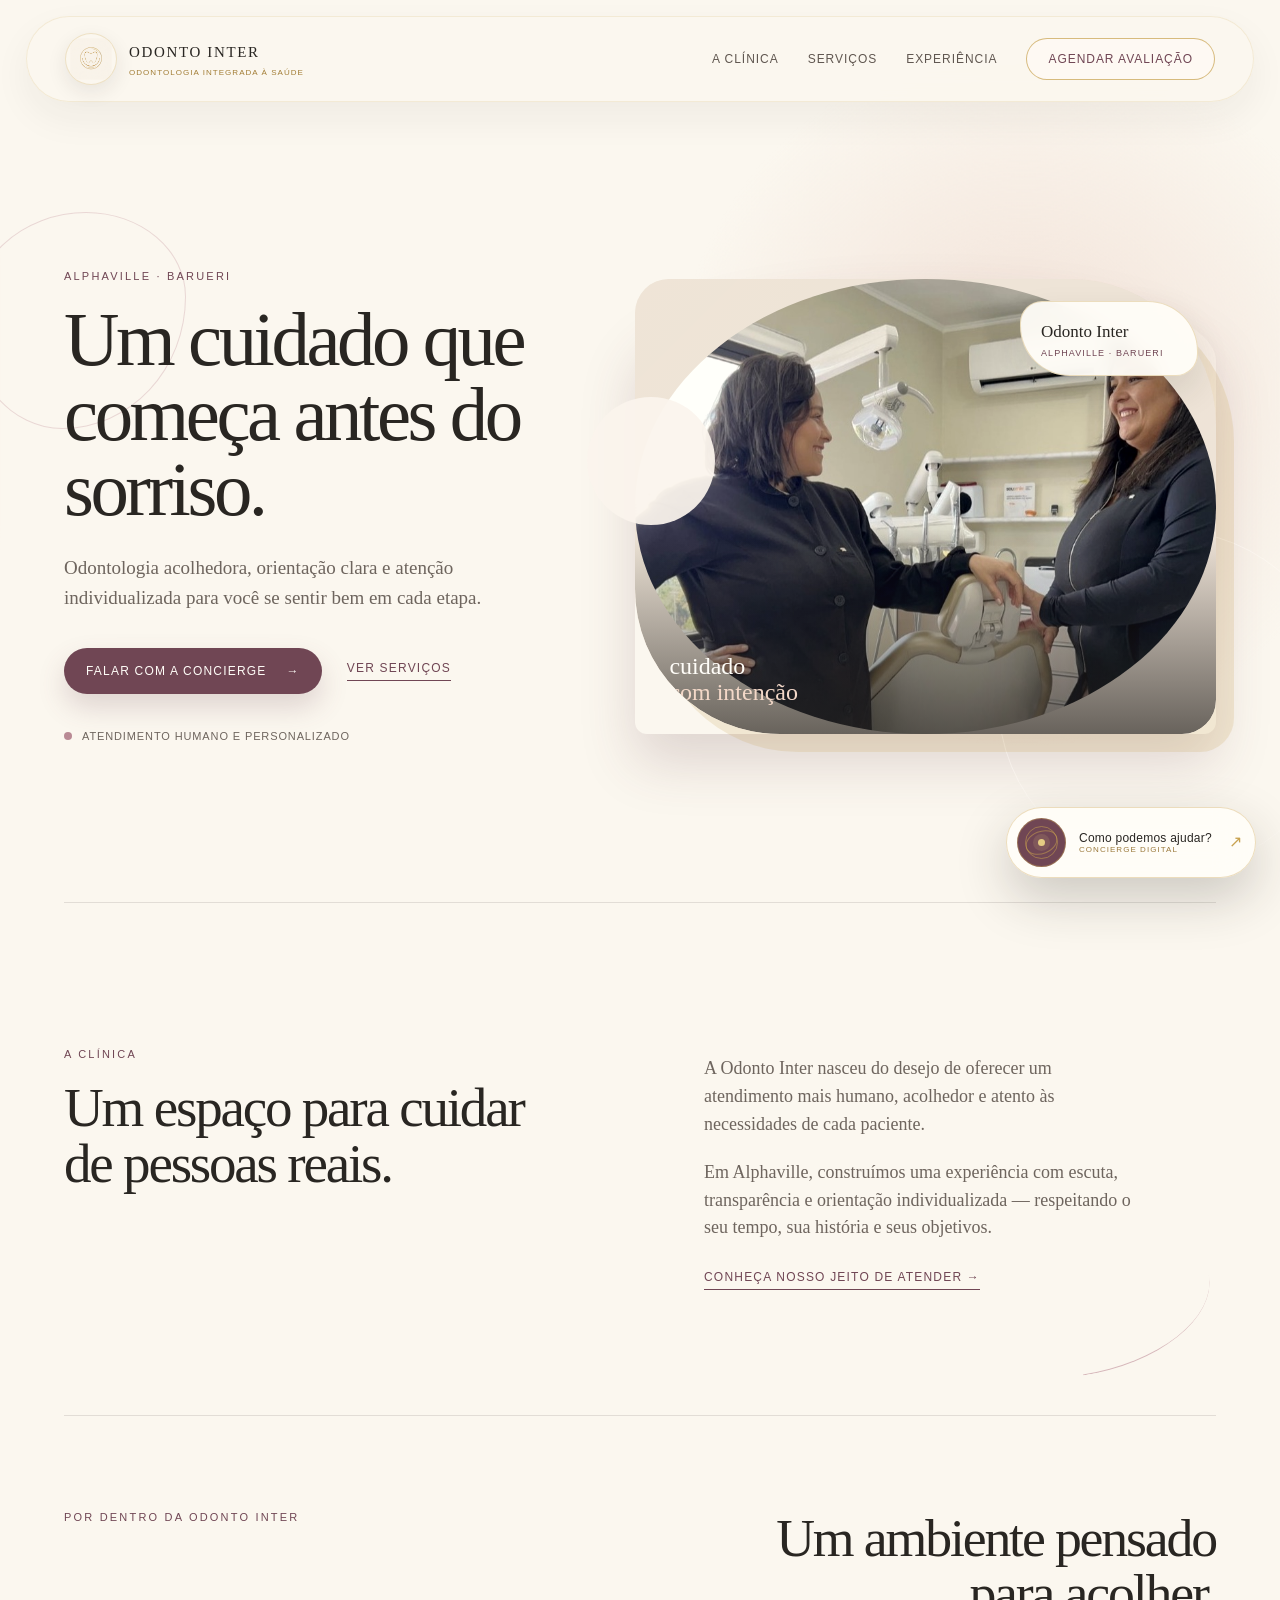
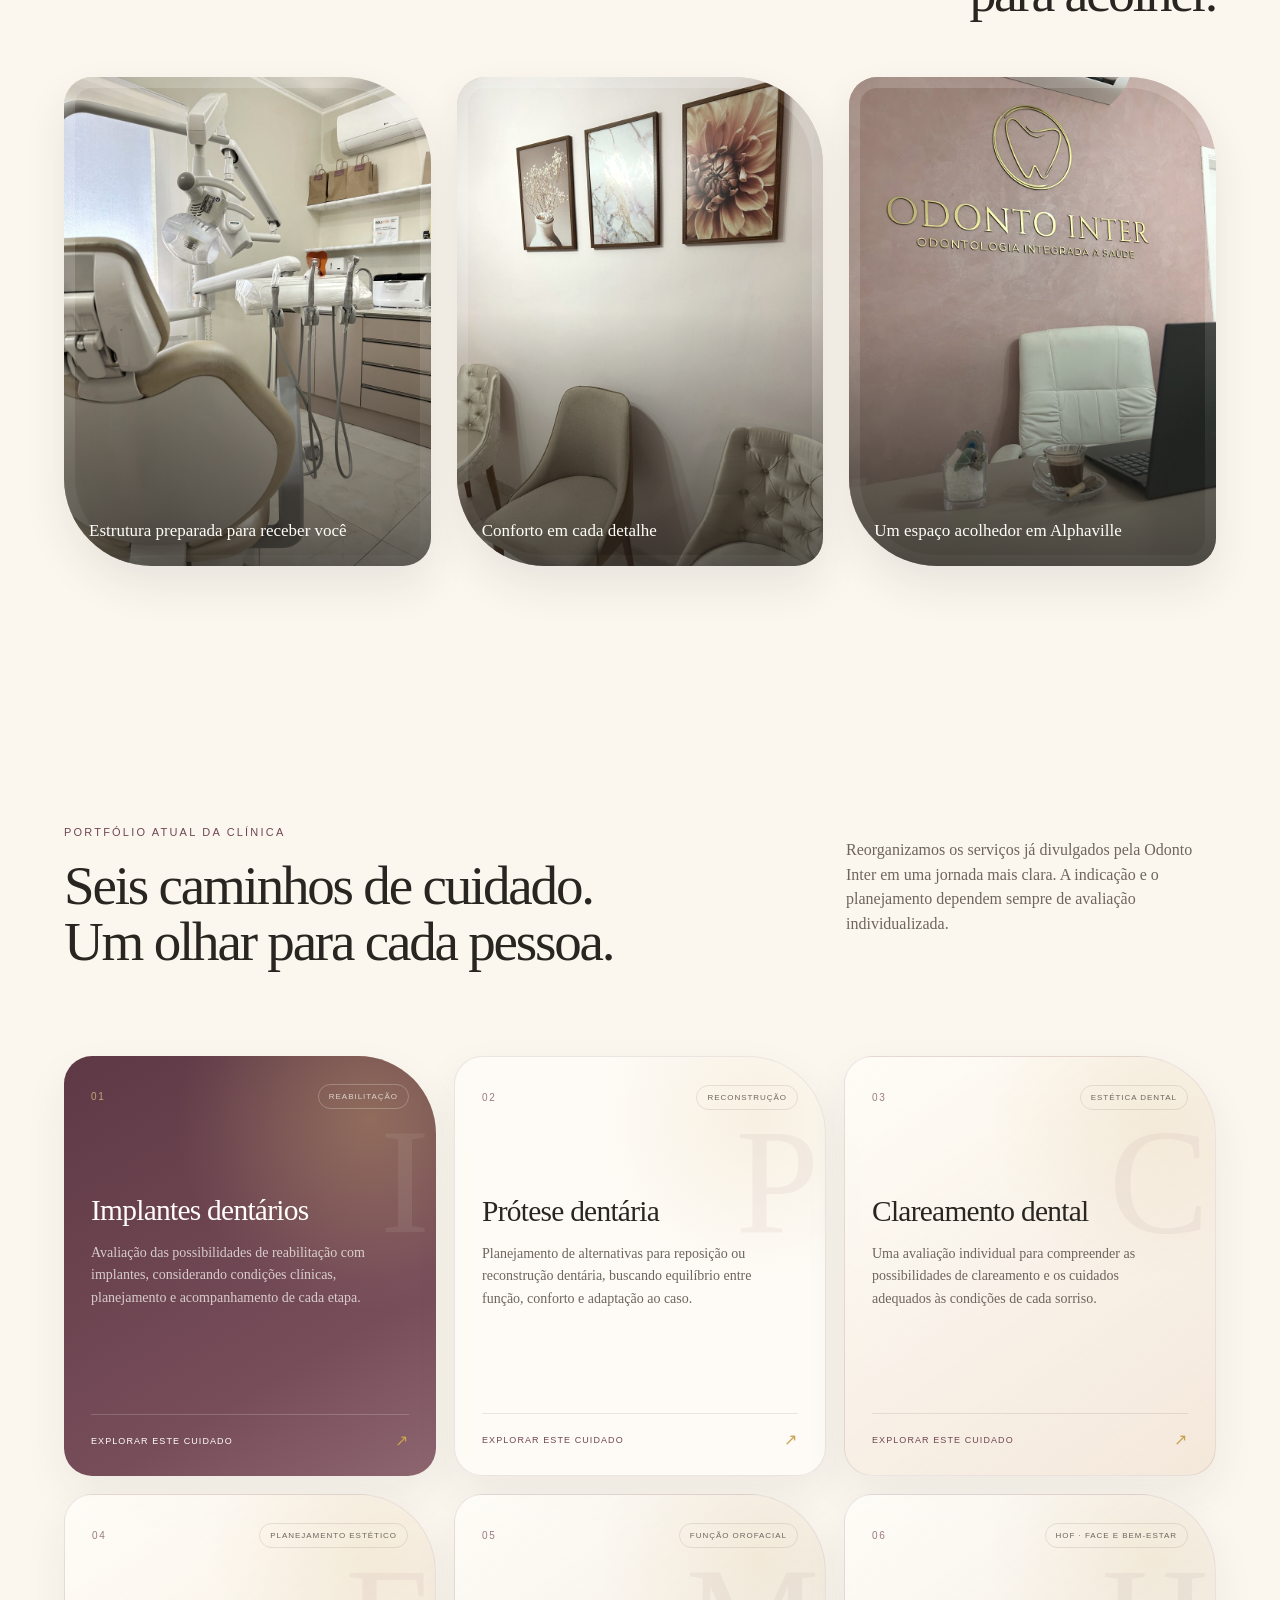
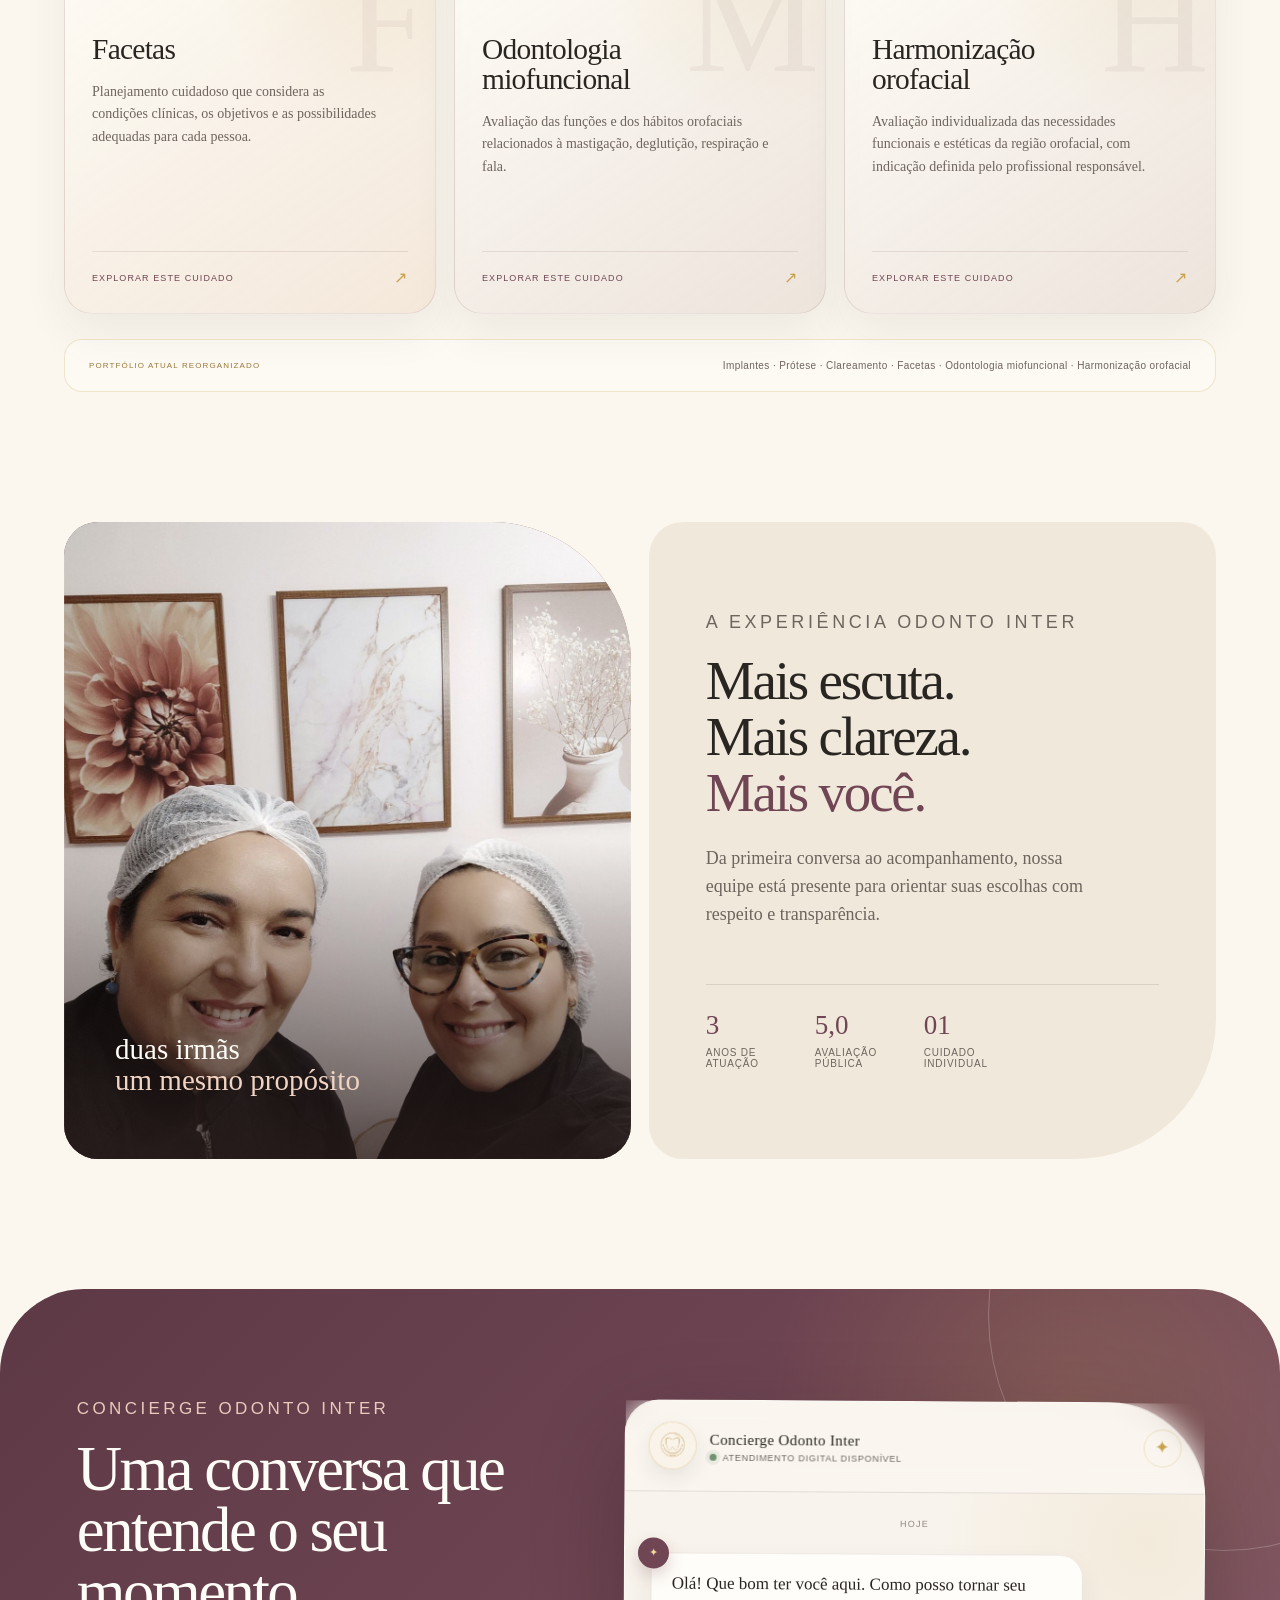
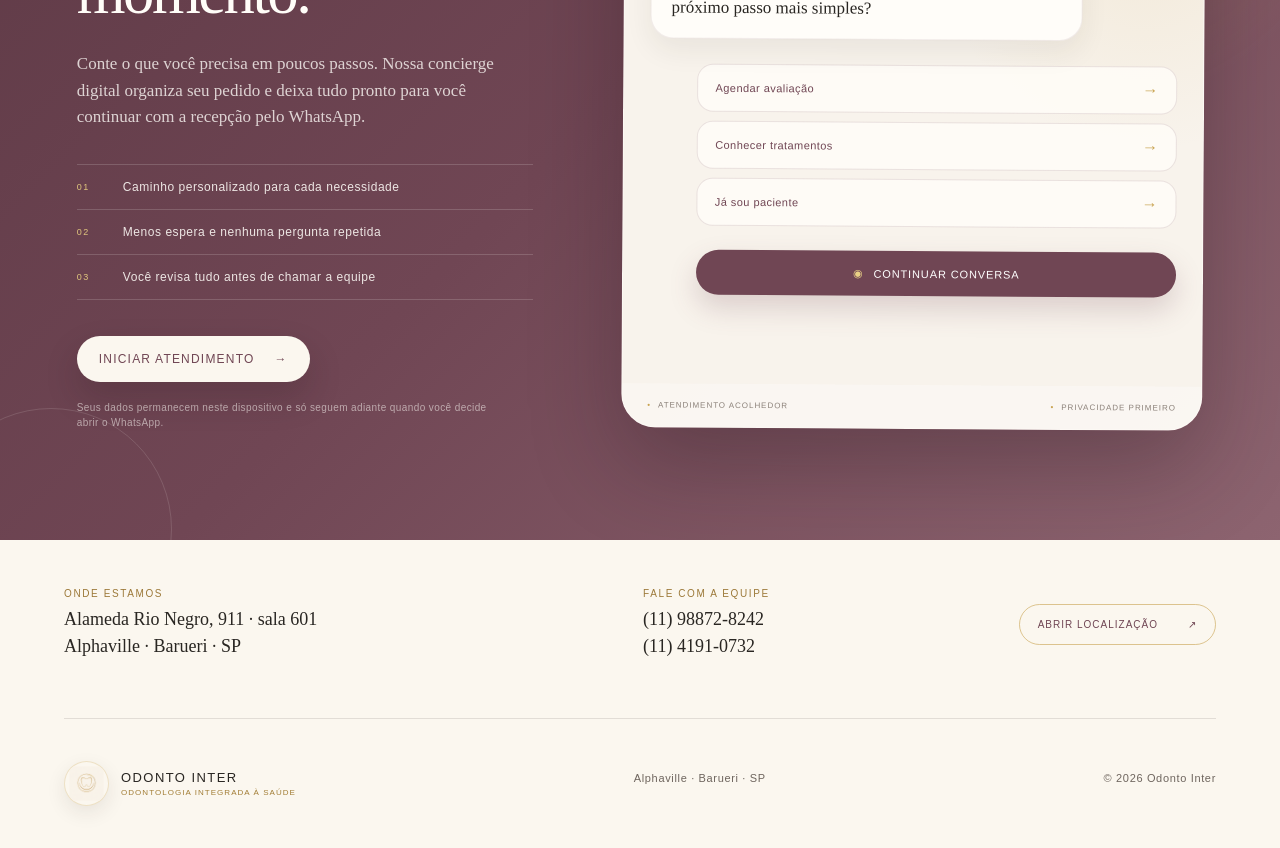
==== commit 20da00f5: "Atualiza prévia premium da Odonto Inter" ====
--- a/index.html
+++ b/index.html
@@ -1,215 +1,195 @@
-<!DOCTYPE html>
+<!doctype html>
 <html lang="pt-BR">
-<head>
-  <meta charset="UTF-8">
-  <meta name="viewport" content="width=device-width, initial-scale=1">
-  <meta name="robots" content="index,follow">
-  <title>Odontologia em Alphaville com atendimento humanizado | Odonto Inter</title>
-  <meta name="description" content="Odontologia em Alphaville com atendimento humanizado, foco em est&eacute;tica do sorriso e experi&ecirc;ncia premium para pacientes de Alphaville e regi&atilde;o.">
-  <meta property="og:title" content="Odontologia em Alphaville com atendimento humanizado | Odonto Inter">
-  <meta property="og:description" content="Odontologia em Alphaville com atendimento humanizado, foco em est&eacute;tica do sorriso e experi&ecirc;ncia premium para pacientes de Alphaville e regi&atilde;o.">
-  <meta property="og:locale" content="pt_BR">
-  <meta property="og:type" content="website">
-  <meta property="og:url" content="https://odontointer.com.br/">
-  <link rel="canonical" href="https://odontointer.com.br/">
-  <link rel="preconnect" href="https://fonts.googleapis.com">
-  <link rel="preconnect" href="https://fonts.gstatic.com" crossorigin>
-  <link href="https://fonts.googleapis.com/css2?family=Inter:wght@400;500;600;700;800&family=Playfair+Display:wght@600;700;800&display=swap" rel="stylesheet">
-  <link rel="stylesheet" href="assets/site-custom.css">
-</head>
-<body class="home-page">
-  <div class="site-page">
+  <head>
+    <meta charset="utf-8" />
+    <meta name="viewport" content="width=device-width, initial-scale=1" />
+    <meta name="description" content="Odonto Inter — odontologia acolhedora em Alphaville." />
+    <meta name="theme-color" content="#704654" />
+  <meta name="robots" content="noindex, nofollow" />
+    <link rel="canonical" href="https://odontointer.com.br/" />
+    <meta property="og:locale" content="pt_BR" />
+    <meta property="og:type" content="website" />
+    <meta property="og:site_name" content="Odonto Inter" />
+    <meta property="og:title" content="Odonto Inter | Odontologia acolhedora em Alphaville" />
+    <meta property="og:description" content="Atendimento odontológico acolhedor, orientação clara e cuidado individualizado em Alphaville." />
+    <meta property="og:url" content="https://odontointer.com.br/" />
+    <meta property="og:image" content="https://odontointer.com.br/assets/photos/equipe-no-consultorio.jpg" />
+    <meta property="og:image:width" content="982" />
+    <meta property="og:image:height" content="668" />
+    <meta name="twitter:card" content="summary_large_image" />
+    <link rel="icon" type="image/png" href="assets/logo/logo-conceito-premium-v2-dourado-320.png" />
+    <link rel="preload" as="image" href="assets/photos/equipe-no-consultorio.jpg" fetchpriority="high" />
+    <title>Odonto Inter | Odontologia acolhedora em Alphaville</title>
+    <link rel="stylesheet" href="assets/site.css?v=20260810" />
+  </head>
+  <body>
     <header class="site-header">
-      <div class="site-shell site-header__inner">
-        <a class="site-header__brand" href="index.html" aria-label="Odonto Inter">
-          <img src="yata-apix-1ab92f5a-324f-49e0-9e60-8a3b81336fd1.s3-object.locaweb.com.br/c62385fe3bac42e2ac6106304ce096b7.jpg" alt="Odonto Inter">
-        </a>
-        <nav class="site-nav" aria-label="Menu principal">
-          <button class="site-nav__toggle" type="button" aria-expanded="false" aria-controls="site-nav-list">
-            <span class="site-nav__toggle-line"></span>
-            <span class="site-nav__toggle-line"></span>
-            <span class="site-nav__toggle-line"></span>
-            <span class="site-sr-only">Abrir menu</span>
-          </button>
-          <div class="site-nav__panel">
-            <ul class="site-nav__list" id="site-nav-list">
-              <li><a href="#home" data-nav-target="home">Home</a></li>
-              <li><a href="#sobre-clinica" data-nav-target="sobre-clinica">Sobre</a></li>
-              <li><a href="toxina-botulinica.html">Toxina Botul&iacute;nica</a></li>
-              <li><a href="clareamento.html">Clareamento</a></li>
-              <li><a href="facetas.html">Facetas</a></li>
-              <li><a href="entre-em-contato.html">Contato</a></li>
-            </ul>
-          </div>
-        </nav>
-      </div>
+      <a class="brand brand-premium" href="#inicio" aria-label="Odonto Inter, início">
+        <span class="brand-emblem"><img src="assets/logo/logo-conceito-premium-v2-dourado-320.png" alt="" width="320" height="320" decoding="async" /></span>
+        <span class="brand-name"><strong>Odonto Inter</strong><small>Odontologia integrada à saúde</small></span>
+      </a>
+      <nav class="nav" aria-label="Navegação principal">
+        <a href="#sobre">A clínica</a>
+        <a href="#servicos">Serviços</a>
+        <a href="#experiencia">Experiência</a>
+        <a href="#contato" class="nav-cta" data-concierge-open>Agendar avaliação</a>
+      </nav>
+      <button class="menu-button" aria-label="Abrir menu" aria-expanded="false" aria-controls="menu-principal">☰</button>
     </header>
 
     <main>
-      <section class="site-shell site-hero" id="home">
-        <div class="site-hero__content">
-          <span class="site-eyebrow">Odontologia em Alphaville</span>
-          <h1>Odontologia em Alphaville com seguran&ccedil;a, est&eacute;tica e acolhimento.</h1>
-          <p>Tratamentos conduzidos com escuta, crit&eacute;rio cl&iacute;nico e uma experi&ecirc;ncia mais calma, elegante e personalizada para pacientes de Alphaville e regi&atilde;o.</p>
-          <div class="site-action-stack">
-            <div class="site-actions">
-              <a class="site-button" href="entre-em-contato.html">Agendar avalia&ccedil;&atilde;o</a>
-            </div>
-            <p class="site-action-note">Resposta r&aacute;pida pelo WhatsApp. Procedimentos realizados ap&oacute;s avalia&ccedil;&atilde;o cl&iacute;nica.</p>
+      <section id="inicio" class="hero section-wrap">
+        <div class="hero-copy">
+          <p class="eyebrow">Alphaville · Barueri</p>
+          <h1>Um cuidado que começa antes do sorriso.</h1>
+          <p class="hero-lede">Odontologia acolhedora, orientação clara e atenção individualizada para você se sentir bem em cada etapa.</p>
+          <div class="hero-actions">
+            <a class="button button-primary" href="#contato" data-concierge-open>Falar com a concierge <span>→</span></a>
+            <a class="text-link" href="#servicos">Ver serviços</a>
           </div>
+          <div class="hero-note"><span class="dot"></span><span>Atendimento humano e personalizado</span></div>
+        </div>
+        <div class="hero-visual" aria-label="Equipe Odonto Inter em um dos consultórios da clínica">
+          <div class="visual-card visual-card-main"><img class="hero-photo" src="assets/photos/equipe-no-consultorio.jpg" alt="Equipe Odonto Inter em um consultório da clínica" width="982" height="668" decoding="async" fetchpriority="high" /><span class="visual-label">cuidado<br /><em>com intenção</em></span></div>
+          <div class="hero-photo-badge"><strong>Odonto Inter</strong><span>Alphaville · Barueri</span></div>
         </div>
       </section>
 
-      <section class="site-shell site-home-treatments" id="tratamentos-preview" data-reveal>
-        <div class="site-section-head">
-          <span class="site-section-label">Tratamentos</span>
-          <h2 class="site-section-title">Tratamentos em Alphaville desenhados para unir funcionalidade, est&eacute;tica e conforto.</h2>
-          <p>Pacientes de Alphaville e regi&atilde;o encontram aqui as principais frentes da cl&iacute;nica em uma apresenta&ccedil;&atilde;o clara, sofisticada e mais direta.</p>
+      <section id="sobre" class="intro section-wrap split-section">
+        <div><p class="eyebrow">A clínica</p><h2>Um espaço para cuidar de pessoas reais.</h2></div>
+        <div class="body-copy"><p>A Odonto Inter nasceu do desejo de oferecer um atendimento mais humano, acolhedor e atento às necessidades de cada paciente.</p><p>Em Alphaville, construímos uma experiência com escuta, transparência e orientação individualizada — respeitando o seu tempo, sua história e seus objetivos.</p><a class="text-link" href="#contato">Conheça nosso jeito de atender <span>→</span></a></div>
+      </section>
+
+      <section class="clinic-gallery section-wrap" aria-label="Ambientes e equipe da Odonto Inter">
+        <header class="gallery-heading"><p class="eyebrow">Por dentro da Odonto Inter</p><h2>Um ambiente pensado<br />para acolher.</h2></header>
+        <figure class="gallery-card gallery-consultorio"><img src="assets/photos/consultorio.jpg" alt="Consultório odontológico da Odonto Inter" width="960" height="1280" loading="lazy" decoding="async" /><figcaption>Estrutura preparada para receber você</figcaption></figure>
+        <figure class="gallery-card gallery-acolhimento"><img src="assets/photos/espaco-acolhimento.jpg" alt="Espaço de acolhimento da Odonto Inter" width="960" height="1280" loading="lazy" decoding="async" /><figcaption>Conforto em cada detalhe</figcaption></figure>
+        <figure class="gallery-card gallery-recepcao"><img src="assets/photos/recepcao-logo.jpg" alt="Recepção da Odonto Inter" width="960" height="1280" loading="lazy" decoding="async" /><figcaption>Um espaço acolhedor em Alphaville</figcaption></figure>
+      </section>
+
+      <section id="servicos" class="services service-portfolio section-wrap">
+        <div class="section-heading service-heading">
+          <div><p class="eyebrow">Portfólio atual da clínica</p><h2>Seis caminhos de cuidado.<br />Um olhar para cada pessoa.</h2></div>
+          <p class="heading-side">Reorganizamos os serviços já divulgados pela Odonto Inter em uma jornada mais clara. A indicação e o planejamento dependem sempre de avaliação individualizada.</p>
         </div>
-        <div class="site-premium-grid">
-          <article class="site-treatment-card site-treatment-card--featured" data-reveal>
-            <span class="site-treatment-card__kicker">Est&eacute;tica facial</span>
-            <img class="site-treatment-card__image" src="assets/fotos-cards/CardToxina.png" alt="Toxina botul&iacute;nica">
-            <h3>Toxina botul&iacute;nica</h3>
-            <p>Atua com objetivo est&eacute;tico e terap&ecirc;utico, inclusive em bruxismo, apertamento dental e suaviza&ccedil;&atilde;o facial.</p>
+        <div class="service-grid">
+          <article class="service-card featured">
+            <div class="service-card-meta"><span class="service-number">01</span><span class="service-category">Reabilitação</span></div>
+            <span class="service-mark" aria-hidden="true">I</span>
+            <h3>Implantes dentários</h3>
+            <p>Avaliação das possibilidades de reabilitação com implantes, considerando condições clínicas, planejamento e acompanhamento de cada etapa.</p>
+            <a href="#contato" data-concierge-service="Implantes dentários" aria-label="Conversar sobre implantes dentários">Explorar este cuidado <span>↗</span></a>
           </article>
-          <article class="site-treatment-card" data-reveal>
-            <span class="site-treatment-card__kicker">Reabilita&ccedil;&atilde;o</span>
-            <img class="site-treatment-card__image" src="yata-apix-1ab92f5a-324f-49e0-9e60-8a3b81336fd1.s3-object.locaweb.com.br/Fotos/Protese.png" alt="Pr&oacute;tese dent&aacute;ria">
-            <h3>Pr&oacute;tese</h3>
-            <p>Reabilita&ccedil;&atilde;o planejada para devolver est&eacute;tica, mastiga&ccedil;&atilde;o e seguran&ccedil;a ao sorriso.</p>
+          <article class="service-card">
+            <div class="service-card-meta"><span class="service-number">02</span><span class="service-category">Reconstrução</span></div>
+            <span class="service-mark" aria-hidden="true">P</span>
+            <h3>Prótese dentária</h3>
+            <p>Planejamento de alternativas para reposição ou reconstrução dentária, buscando equilíbrio entre função, conforto e adaptação ao caso.</p>
+            <a href="#contato" data-concierge-service="Prótese dentária" aria-label="Conversar sobre prótese dentária">Explorar este cuidado <span>↗</span></a>
           </article>
-          <article class="site-treatment-card site-treatment-card--featured" data-reveal>
-            <span class="site-treatment-card__kicker">Est&eacute;tica dental</span>
-            <img class="site-treatment-card__image" src="assets/fotos-cards/CardClareamento.png" alt="Clareamento dental">
-            <h3>Clareamento</h3>
-            <p>Clareamento profissional para recuperar luminosidade, uniformidade e confian&ccedil;a ao sorrir.</p>
+          <article class="service-card service-card-warm">
+            <div class="service-card-meta"><span class="service-number">03</span><span class="service-category">Estética dental</span></div>
+            <span class="service-mark" aria-hidden="true">C</span>
+            <h3>Clareamento dental</h3>
+            <p>Uma avaliação individual para compreender as possibilidades de clareamento e os cuidados adequados às condições de cada sorriso.</p>
+            <a href="#contato" data-concierge-service="Clareamento dental" aria-label="Conversar sobre clareamento dental">Explorar este cuidado <span>↗</span></a>
           </article>
-          <article class="site-treatment-card" data-reveal>
-            <span class="site-treatment-card__kicker">Sorriso premium</span>
-            <img class="site-treatment-card__image" src="assets/fotos-cards/CardFacetas.png" alt="Facetas dent&aacute;rias">
+          <article class="service-card service-card-warm">
+            <div class="service-card-meta"><span class="service-number">04</span><span class="service-category">Planejamento estético</span></div>
+            <span class="service-mark" aria-hidden="true">F</span>
             <h3>Facetas</h3>
-            <p>Planejamento est&eacute;tico para harmonizar forma, cor e propor&ccedil;&atilde;o dos dentes.</p>
+            <p>Planejamento cuidadoso que considera as condições clínicas, os objetivos e as possibilidades adequadas para cada pessoa.</p>
+            <a href="#contato" data-concierge-service="Facetas" aria-label="Conversar sobre facetas">Explorar este cuidado <span>↗</span></a>
           </article>
-          <article class="site-treatment-card" data-reveal>
-            <span class="site-treatment-card__kicker">Implantodontia</span>
-            <img class="site-treatment-card__image" src="yata-apix-1ab92f5a-324f-49e0-9e60-8a3b81336fd1.s3-object.locaweb.com.br/Fotos/Implante.png" alt="Implantes dent&aacute;rios">
-            <h3>Implantes</h3>
-            <p>Solu&ccedil;&atilde;o definitiva para reposi&ccedil;&atilde;o dent&aacute;ria com estabilidade, conforto e naturalidade.</p>
+          <article class="service-card service-card-soft">
+            <div class="service-card-meta"><span class="service-number">05</span><span class="service-category">Função orofacial</span></div>
+            <span class="service-mark" aria-hidden="true">M</span>
+            <h3>Odontologia miofuncional</h3>
+            <p>Avaliação das funções e dos hábitos orofaciais relacionados à mastigação, deglutição, respiração e fala.</p>
+            <a href="#contato" data-concierge-service="Odontologia miofuncional" aria-label="Conversar sobre odontologia miofuncional">Explorar este cuidado <span>↗</span></a>
           </article>
-          <article class="site-treatment-card" data-reveal>
-            <span class="site-treatment-card__kicker">Fun&ccedil;&atilde;o e bem-estar</span>
-            <img class="site-treatment-card__image" src="yata-apix-1ab92f5a-324f-49e0-9e60-8a3b81336fd1.s3-object.locaweb.com.br/Fotos/Odontologia%20Miofuncional.png" alt="Odontologia miofuncional">
-            <h3>Odontologia miofuncional</h3>
-            <p>Terapia orofacial para melhorar mastiga&ccedil;&atilde;o, degluti&ccedil;&atilde;o, respira&ccedil;&atilde;o e fala.</p>
+          <article class="service-card service-card-soft">
+            <div class="service-card-meta"><span class="service-number">06</span><span class="service-category">HOF · Face e bem-estar</span></div>
+            <span class="service-mark" aria-hidden="true">H</span>
+            <h3>Harmonização orofacial</h3>
+            <p>Avaliação individualizada das necessidades funcionais e estéticas da região orofacial, com indicação definida pelo profissional responsável.</p>
+            <a href="#contato" data-concierge-service="Harmonização orofacial" aria-label="Conversar sobre harmonização orofacial">Explorar este cuidado <span>↗</span></a>
           </article>
         </div>
-        <div class="site-embedded-cta" data-reveal>
-          <div>
-            <span class="site-section-label">Experi&ecirc;ncia da cl&iacute;nica</span>
-            <h2>Um ambiente pensado para acolher com delicadeza e orientar com clareza.</h2>
-            <p>Antes de qualquer decis&atilde;o, a proposta &eacute; entender seu caso com calma e indicar o caminho mais adequado para o seu sorriso.</p>
+        <div class="service-portfolio-note"><span>Portfólio atual reorganizado</span><p>Implantes · Prótese · Clareamento · Facetas · Odontologia miofuncional · Harmonização orofacial</p></div>
+      </section>
+
+      <section id="experiencia" class="experience section-wrap">
+        <div class="experience-image"><img src="assets/photos/equipe-odonto-inter-optimized.jpg" alt="Dra. Tatiana e Dra. Tainã, fundadoras da Odonto Inter" width="1200" height="1604" loading="lazy" decoding="async" /><span class="image-caption">duas irmãs<br /><em>um mesmo propósito</em></span></div>
+        <div class="experience-copy"><p class="eyebrow">A experiência Odonto Inter</p><h2>Mais escuta.<br />Mais clareza.<br /><i>Mais você.</i></h2><p>Da primeira conversa ao acompanhamento, nossa equipe está presente para orientar suas escolhas com respeito e transparência.</p><div class="mini-stats"><div><strong>3</strong><span>anos de atuação</span></div><div><strong>5,0</strong><span>avaliação pública</span></div><div><strong>01</strong><span>cuidado individual</span></div></div></div>
+      </section>
+
+      <section id="contato" class="contact concierge-section section-wrap">
+        <div class="contact-copy">
+          <p class="eyebrow">Concierge Odonto Inter</p>
+          <h2>Uma conversa que entende o seu momento.</h2>
+          <p>Conte o que você precisa em poucos passos. Nossa concierge digital organiza seu pedido e deixa tudo pronto para você continuar com a recepção pelo WhatsApp.</p>
+          <ul class="concierge-benefits" aria-label="Benefícios do atendimento digital">
+            <li><span>01</span> Caminho personalizado para cada necessidade</li>
+            <li><span>02</span> Menos espera e nenhuma pergunta repetida</li>
+            <li><span>03</span> Você revisa tudo antes de chamar a equipe</li>
+          </ul>
+          <button class="button button-light concierge-start" type="button" data-concierge-open>Iniciar atendimento <span>→</span></button>
+          <p class="concierge-privacy">Seus dados permanecem neste dispositivo e só seguem adiante quando você decide abrir o WhatsApp.</p>
+        </div>
+
+        <div class="concierge-showcase" aria-label="Prévia da Concierge Odonto Inter">
+          <div class="concierge-showcase-top">
+            <span class="concierge-avatar"><img src="assets/logo/logo-conceito-premium-v2-dourado-320.png" alt="" width="320" height="320" loading="lazy" decoding="async" /></span>
+            <span><strong>Concierge Odonto Inter</strong><small><i></i> atendimento digital disponível</small></span>
+            <span class="concierge-spark" aria-hidden="true">✦</span>
           </div>
+          <div class="concierge-showcase-body">
+            <div class="showcase-date">Hoje</div>
+            <div class="showcase-message">Olá! Que bom ter você aqui. Como posso tornar seu próximo passo mais simples?</div>
+            <div class="showcase-options">
+              <button type="button" data-concierge-intent="Agendar uma avaliação">Agendar avaliação <span>→</span></button>
+              <button type="button" data-concierge-intent="Conhecer os tratamentos">Conhecer tratamentos <span>→</span></button>
+              <button type="button" data-concierge-intent="Já sou paciente">Já sou paciente <span>→</span></button>
+            </div>
+            <button class="showcase-whatsapp" type="button" data-concierge-open><span aria-hidden="true">◉</span> Continuar conversa</button>
+          </div>
+          <div class="concierge-showcase-foot"><span>Atendimento acolhedor</span><span>Privacidade primeiro</span></div>
         </div>
       </section>
 
-      <section class="site-shell site-office-showcase" id="sobre-clinica" data-reveal>
-        <div class="site-section-head site-section-head--center">
-          <span class="site-section-label">Conhe&ccedil;a o consult&oacute;rio</span>
-          <h2 class="site-section-title">Ambiente pensado para acolher com conforto, eleg&acirc;ncia e discri&ccedil;&atilde;o.</h2>
-          <p>Apresenta&ccedil;&atilde;o do espa&ccedil;o da cl&iacute;nica em um bloco sofisticado, com foco em confian&ccedil;a e experi&ecirc;ncia premium para pacientes de Alphaville.</p>
-        </div>
-        <div class="site-office-frame">
-          <div class="site-office-video">
-            <iframe src="https://www.youtube.com/embed/qua8yX-o5Bc" title="Conhe&ccedil;a o consult&oacute;rio Odonto Inter" loading="lazy" allowfullscreen></iframe>
-          </div>
-        </div>
-      </section>
-
-      <section class="site-shell site-intro" id="diferenciais" data-reveal>
-        <span class="site-section-label">Diferenciais</span>
-        <h2 class="site-section-title">Uma cl&iacute;nica com padr&atilde;o de atendimento pensado para quem valoriza confian&ccedil;a e conforto.</h2>
-        <p>A identidade da Odonto Inter aparece com mais sofistica&ccedil;&atilde;o visual, refor&ccedil;ando atendimento humanizado, localiza&ccedil;&atilde;o estrat&eacute;gica em Alphaville e acesso r&aacute;pido para novos pacientes.</p>
-        <div class="site-grid">
-          <article class="site-card" data-reveal>
-            <h3>Atendimento humanizado</h3>
-            <p>Consulta com escuta, avalia&ccedil;&atilde;o individual e explica&ccedil;&atilde;o objetiva do tratamento antes de qualquer decis&atilde;o.</p>
-          </article>
-          <article class="site-card" data-reveal>
-            <h3>Localiza&ccedil;&atilde;o estrat&eacute;gica</h3>
-            <p>Consult&oacute;rio em Alphaville, com acesso pr&aacute;tico para Barueri e regi&atilde;o, ideal para encaixar no dia a dia.</p>
-          </article>
-          <article class="site-card" data-reveal>
-            <h3>Contato r&aacute;pido</h3>
-            <p>WhatsApp direto para tirar d&uacute;vidas, confirmar hor&aacute;rios e iniciar o agendamento sem fric&ccedil;&atilde;o.</p>
-          </article>
-        </div>
-      </section>
-
-      <section class="site-shell site-doctors" id="equipe" data-reveal>
-        <div class="site-section-head">
-          <span class="site-section-label">Equipe</span>
-          <h2 class="site-section-title">Profissionais que unem crit&eacute;rio cl&iacute;nico, acolhimento e est&eacute;tica natural.</h2>
-          <p>Uma apresenta&ccedil;&atilde;o da equipe para transmitir proximidade, autoridade e confian&ccedil;a desde o primeiro contato.</p>
-        </div>
-        <div class="site-doctors-grid">
-          <article class="site-doctor-card" data-reveal>
-            <img src="yata-apix-1ab92f5a-324f-49e0-9e60-8a3b81336fd1.s3-object.locaweb.com.br/b5bc528cad874b00b7700d869e786b17.jpg" alt="Dra. Tatiana Batista">
-            <div class="site-doctor-card__body">
-              <span class="site-section-label">Co-founder / dentista</span>
-              <h3>Dra. Tatiana Batista</h3>
-              <p>Atendimento com escuta, planejamento individual e foco em resultados que preservam naturalidade e conforto.</p>
-            </div>
-          </article>
-          <article class="site-doctor-card" data-reveal>
-            <img src="yata-apix-1ab92f5a-324f-49e0-9e60-8a3b81336fd1.s3-object.locaweb.com.br/67a8d0df37b34fd2827d27c8ab2e906d.jpg" alt="Dra. Taina Batista">
-            <div class="site-doctor-card__body">
-              <span class="site-section-label">Co-founder / dentista</span>
-              <h3>Dra. Taina Batista</h3>
-              <p>Vis&atilde;o est&eacute;tica criteriosa para alinhar sa&uacute;de, propor&ccedil;&atilde;o do sorriso e uma experi&ecirc;ncia acolhedora desde a primeira consulta.</p>
-            </div>
-          </article>
-        </div>
-      </section>
-
-      <section class="site-shell site-trust-compact" data-reveal>
-        <div class="site-trust-compact__grid">
-          <div>
-            <span class="site-section-label">Confian&ccedil;a</span>
-            <h2>Por que pacientes escolhem a Odonto Inter</h2>
-            <p>Atendimento guiado por escuta cl&iacute;nica, conforto e planejamento individual para quem busca odontologia premium em Alphaville.</p>
-          </div>
-          <ul aria-label="Motivos para escolher a Odonto Inter">
-            <li>Atendimento humanizado</li>
-            <li>Planejamento personalizado</li>
-            <li>Localiza&ccedil;&atilde;o em Alphaville</li>
-            <li>Ambiente confort&aacute;vel</li>
-          </ul>
-        </div>
-      </section>
-
-      <section class="site-shell site-cta-strip" id="cta-final" data-reveal>
-        <div>
-          <span class="site-section-label" style="color: rgba(255, 255, 255, 0.72);">Agendamento</span>
-          <h2>Quer avaliar seu caso com mais calma?</h2>
-          <p>Fale com a equipe, envie sua d&uacute;vida e receba orienta&ccedil;&atilde;o inicial pelo canal mais r&aacute;pido da cl&iacute;nica. Procedimentos realizados ap&oacute;s avalia&ccedil;&atilde;o cl&iacute;nica.</p>
-        </div>
-        <div class="site-actions" style="justify-content: flex-end;">
-          <a class="site-button site-button--whatsapp" href="https://wa.me/5511988728242?text=Vim%20do%20site%20e%20quero%20agendar%20uma%20avalia%C3%A7%C3%A3o" target="_blank" rel="noopener noreferrer">Falar com a cl&iacute;nica</a>
-        </div>
+      <section class="visit-strip section-wrap" aria-label="Localização e telefones da Odonto Inter">
+        <div><span class="contact-label">Onde estamos</span><strong>Alameda Rio Negro, 911 · sala 601<br />Alphaville · Barueri · SP</strong></div>
+        <div><span class="contact-label">Fale com a equipe</span><strong><a href="tel:+5511988728242">(11) 98872-8242</a><br /><a href="tel:+551141910732">(11) 4191-0732</a></strong></div>
+        <a class="visit-map" href="https://www.google.com/maps/search/?api=1&query=Alameda+Rio+Negro+911+Barueri+SP" target="_blank" rel="noreferrer">Abrir localização <span>↗</span></a>
       </section>
     </main>
 
-    <footer class="site-footer">
-      <section class="site-shell site-footer-panel" data-reveal></section>
-    </footer>
-  </div>
+    <button class="concierge-launcher" type="button" aria-haspopup="dialog" data-concierge-open>
+      <span class="launcher-orbit" aria-hidden="true"><span></span></span>
+      <span class="launcher-copy"><strong>Como podemos ajudar?</strong><small>Concierge digital</small></span>
+      <span class="launcher-arrow" aria-hidden="true">↗</span>
+    </button>
 
-  <a class="site-whatsapp-float" href="https://wa.me/5511988728242?text=Vim%20do%20site%20e%20quero%20tirar%20uma%20d%C3%BAvida" target="_blank" rel="noopener noreferrer">
-    <span>WhatsApp</span>
-    <span>Agendar agora</span>
-  </a>
+    <div class="concierge-overlay" id="concierge-overlay" hidden>
+      <section class="concierge-dialog" role="dialog" aria-modal="true" aria-labelledby="concierge-title" aria-describedby="concierge-description">
+        <header class="concierge-dialog-header">
+          <span class="concierge-avatar"><img src="assets/logo/logo-conceito-premium-v2-dourado-320.png" alt="" width="320" height="320" loading="lazy" decoding="async" /></span>
+          <span class="concierge-dialog-title"><strong id="concierge-title">Concierge Odonto Inter</strong><small id="concierge-description"><i></i> atendimento digital · Alphaville</small></span>
+          <button class="concierge-close" type="button" aria-label="Fechar atendimento">×</button>
+        </header>
+        <div class="concierge-progress" aria-hidden="true"><span></span></div>
+        <div class="concierge-chat" id="concierge-chat" role="log" aria-live="polite" aria-relevant="additions"></div>
+        <div class="concierge-typing" id="concierge-typing" hidden aria-label="Preparando resposta"><span></span><span></span><span></span></div>
+        <div class="concierge-actions" id="concierge-actions"></div>
+        <footer class="concierge-dialog-footer">
+          <span>Atendimento automatizado e informativo</span>
+          <button type="button" id="concierge-restart">Recomeçar</button>
+        </footer>
+      </section>
+    </div>
 
-  <script src="assets/site-home.js"></script>
-</body>
+    <footer class="footer section-wrap"><a class="brand brand-premium brand-premium-footer" href="#inicio" aria-label="Odonto Inter, início"><span class="brand-emblem"><img src="assets/logo/logo-conceito-premium-v2-dourado-320.png" alt="" width="320" height="320" loading="lazy" decoding="async" /></span><span class="brand-name"><strong>Odonto Inter</strong><small>Odontologia integrada à saúde</small></span></a><p>Alphaville · Barueri · SP</p><p>© 2026 Odonto Inter</p></footer>
+    <script src="assets/site.js?v=20260810"></script>
+  </body>
 </html>
--- a/assets/site.css
+++ b/assets/site.css
@@ -0,0 +1,59 @@
+:root{--ink:#2e201f;--muted:#735f5c;--rose:#a97886;--rose-deep:#754c59;--cream:#f8f1e7;--sand:#ede1d5;--line:rgba(46,32,31,.14);--white:#fffaf5}*{box-sizing:border-box}html{scroll-behavior:smooth}body{margin:0;background:var(--cream);color:var(--ink);font-family:Georgia,'Times New Roman',serif;line-height:1.55}a{color:inherit;text-decoration:none}.site-header{position:sticky;top:0;z-index:5;display:flex;align-items:center;justify-content:space-between;padding:20px 5vw;background:rgba(248,241,231,.92);backdrop-filter:blur(12px);border-bottom:1px solid var(--line)}.brand{display:flex;align-items:center;gap:11px;letter-spacing:.12em}.brand strong{display:block;font-size:14px;font-weight:500}.brand small{display:block;color:var(--muted);font-size:9px;letter-spacing:.14em;margin-top:1px}.brand-mark{display:grid;place-items:center;width:42px;height:42px;border:1px solid var(--rose);border-radius:50%;color:var(--rose-deep);font:700 13px Arial,sans-serif;letter-spacing:0}.nav{display:flex;align-items:center;gap:29px;font:12px Arial,sans-serif;letter-spacing:.08em;text-transform:uppercase;color:var(--muted)}.nav-cta{padding:12px 17px;border:1px solid var(--rose-deep);color:var(--rose-deep)}.menu-button{display:none;background:none;border:0;font-size:24px;color:var(--rose-deep)}.section-wrap{width:min(1160px,90vw);margin:auto}.hero{display:grid;grid-template-columns:1fr 1fr;gap:7vw;align-items:center;min-height:calc(100vh - 84px);padding:78px 0}.eyebrow{margin:0 0 20px;font:11px Arial,sans-serif;letter-spacing:.2em;text-transform:uppercase;color:var(--rose-deep)}h1,h2,h3,p{margin-top:0}h1{max-width:570px;margin-bottom:26px;font-size:clamp(48px,6.2vw,88px);line-height:.98;font-weight:400;letter-spacing:-.045em}h2{font-size:clamp(38px,4.3vw,65px);line-height:1.02;font-weight:400;letter-spacing:-.04em;margin-bottom:24px}.hero-lede{max-width:440px;color:var(--muted);font-size:19px}.hero-actions{display:flex;align-items:center;gap:25px;margin:36px 0}.button{display:inline-flex;align-items:center;gap:20px;padding:16px 22px;font:12px Arial,sans-serif;letter-spacing:.1em;text-transform:uppercase}.button-primary{background:var(--rose-deep);color:var(--white)}.button-light{background:var(--cream);color:var(--rose-deep)}.text-link{font:12px Arial,sans-serif;letter-spacing:.1em;text-transform:uppercase;color:var(--rose-deep);border-bottom:1px solid var(--rose-deep);padding-bottom:5px}.hero-note{display:flex;align-items:center;gap:10px;color:var(--muted);font:11px Arial,sans-serif;letter-spacing:.08em;text-transform:uppercase}.dot{width:8px;height:8px;background:var(--rose);border-radius:50%}.hero-visual{position:relative;min-height:570px;background:var(--rose);overflow:hidden}.visual-card{position:absolute}.visual-card-main{inset:10% 9% 9% 15%;background:linear-gradient(135deg,#867276 0%,#c9a8a0 50%,#e4c8b9 100%);box-shadow:28px 28px 0 rgba(255,250,245,.75)}.visual-card-main:after{content:'';position:absolute;inset:12% 12% 0 22%;background:radial-gradient(ellipse at center,#f6ded2 0 28%,transparent 29%),linear-gradient(160deg,transparent 35%,rgba(80,48,45,.52) 36% 39%,transparent 40%),linear-gradient(180deg,rgba(255,255,255,.3),transparent);border-radius:50% 50% 0 0}.visual-label{position:absolute;z-index:1;left:7%;bottom:8%;color:var(--white);font-size:25px;line-height:1.1}.visual-label em{color:#f3d8c8;font-style:normal}.visual-card-small{left:0;bottom:5%;width:170px;height:120px;background:var(--cream);display:grid;place-items:center;color:var(--rose-deep);font-size:16px;line-height:1.1;letter-spacing:.12em}.visual-card-small strong{font-weight:400}.seal{position:absolute;right:7%;top:7%;display:grid;place-items:center;width:83px;height:83px;border:1px solid rgba(255,250,245,.7);border-radius:50%;color:var(--white);font:bold 22px Arial,sans-serif;line-height:1}.seal small{font:9px Arial,sans-serif;text-align:center;text-transform:uppercase;letter-spacing:.1em}.split-section{display:grid;grid-template-columns:1fr 1fr;gap:10vw;padding:125px 0;border-top:1px solid var(--line)}.body-copy{padding-top:7px;color:var(--muted);font-size:18px;max-width:430px}.body-copy p{margin-bottom:20px}.services{padding:120px 0}.section-heading{display:flex;justify-content:space-between;align-items:end;gap:50px;margin-bottom:55px}.heading-side{max-width:310px;color:var(--muted);font-size:16px}.service-grid{display:grid;grid-template-columns:repeat(4,1fr);border-top:1px solid var(--line);border-bottom:1px solid var(--line)}.service-card{min-height:310px;padding:26px 25px 24px;border-right:1px solid var(--line);display:flex;flex-direction:column}.service-card:last-child{border-right:0}.service-card.featured{background:var(--rose-deep);color:var(--white)}.service-number{font:11px Arial,sans-serif;letter-spacing:.15em;margin-bottom:70px;opacity:.7}.service-card h3{font-size:24px;font-weight:400;line-height:1.1}.service-card p{color:var(--muted);font-size:15px}.featured p{color:#eadbd4}.service-card a{margin-top:auto;font:11px Arial,sans-serif;letter-spacing:.12em;text-transform:uppercase}.experience{display:grid;grid-template-columns:1fr 1fr;align-items:stretch;gap:0;padding:0 0 130px}.experience-image{min-height:600px;background:linear-gradient(150deg,#71585d,#b17b87 46%,#e1bdae);position:relative}.experience-image:before{content:'';position:absolute;inset:15% 12% 0 20%;background:radial-gradient(ellipse,#f1d7c9 0 25%,transparent 26%),linear-gradient(110deg,rgba(255,255,255,.25),transparent 45%),#8f6670;border-radius:48% 48% 0 0}.image-caption{position:absolute;left:9%;bottom:10%;z-index:1;color:var(--white);font-size:29px;line-height:1.05}.image-caption em{color:#f0d3c2;font-style:normal}.experience-copy{background:var(--sand);padding:90px 10%}.experience-copy h2 i{color:var(--rose-deep);font-style:normal}.experience-copy>p{color:var(--muted);font-size:18px;max-width:380px}.mini-stats{display:flex;gap:35px;margin-top:55px;border-top:1px solid var(--line);padding-top:20px}.mini-stats div{display:flex;flex-direction:column}.mini-stats strong{font-size:27px;font-weight:400;color:var(--rose-deep)}.mini-stats span{font:10px Arial,sans-serif;letter-spacing:.08em;text-transform:uppercase;color:var(--muted);max-width:85px}.contact{display:grid;grid-template-columns:1fr 1fr;gap:8vw;background:var(--rose-deep);color:var(--white);padding:90px 8%;width:100%}.contact-copy{max-width:440px}.contact-copy .eyebrow{color:#e8cbbd}.contact-copy h2{font-size:52px}.contact-copy p{color:#eadbd4;font-size:17px}.contact-card{display:flex;flex-direction:column;justify-content:center;gap:30px}.contact-label{display:block;margin-bottom:7px;color:#e8cbbd;font:10px Arial,sans-serif;letter-spacing:.16em;text-transform:uppercase}.contact-card strong{font-size:22px;font-weight:400;line-height:1.45}.contact-card .button{align-self:flex-start}.footer{display:flex;align-items:center;justify-content:space-between;gap:20px;padding:34px 0;color:var(--muted);font:11px Arial,sans-serif;letter-spacing:.06em}.footer .brand{color:var(--ink)}
+@media(max-width:800px){.site-header{padding:14px 5vw}.nav{display:none}.menu-button{display:block}.hero,.split-section,.experience,.contact{grid-template-columns:1fr}.hero{padding:55px 0;gap:35px}.hero-visual{min-height:450px}.service-grid{grid-template-columns:1fr 1fr}.service-card:nth-child(2){border-right:0}.service-card:nth-child(-n+2){border-bottom:1px solid var(--line)}.section-heading{display:block}.heading-side{margin-top:28px}.experience-image{min-height:430px}.contact{padding:70px 5vw}.footer{flex-wrap:wrap}.footer>p:last-child{width:100%}}
+@media(max-width:480px){h1{font-size:53px}.hero-lede{font-size:17px}.hero-visual{min-height:390px}.service-grid{grid-template-columns:1fr}.service-card{border-right:0!important;border-bottom:1px solid var(--line)!important;min-height:260px}.service-card:last-child{border-bottom:0!important}.service-number{margin-bottom:45px}.experience-copy{padding:60px 8%}.contact-copy h2{font-size:42px}}
+
+/* Refinamento Premium: curvas, profundidade e composições mais orgânicas. */
+:root{--plum:#68424e;--rose-deep:#6c4652;--rose:#b98491;--cream:#fbf5ed;--sand:#eadbd0}
+body{background:radial-gradient(circle at 80% 7%,rgba(228,194,181,.43),transparent 22rem),var(--cream)}
+.site-header{margin:16px 2vw 0;padding:16px 3vw;border:1px solid rgba(104,66,78,.12);border-radius:999px;background:rgba(251,245,237,.82);box-shadow:0 10px 30px rgba(74,43,47,.05)}
+.brand-mark{width:46px;height:46px;border-color:rgba(108,70,82,.5);background:linear-gradient(145deg,#fffdf9,#efe1d7);box-shadow:inset 0 0 0 6px rgba(185,132,145,.1)}
+.nav-cta{border-radius:999px;padding:13px 21px;background:rgba(255,250,245,.7);transition:background .2s ease,color .2s ease}.nav-cta:hover{background:var(--rose-deep);color:var(--white)}
+.hero{gap:5vw;padding:92px 0 84px;min-height:calc(100vh - 100px)}
+.hero-copy{position:relative;z-index:1}.hero-copy:before{content:'';position:absolute;width:215px;height:215px;left:-95px;top:-58px;border:1px solid rgba(185,132,145,.28);border-radius:54% 46% 57% 43% / 50% 39% 61% 50%;z-index:-1}
+h1{font-size:clamp(52px,6vw,86px);max-width:600px}.hero-lede{max-width:470px}.button-primary{border-radius:999px;box-shadow:0 14px 26px rgba(108,70,82,.22);transition:transform .2s ease,box-shadow .2s ease}.button-primary:hover{transform:translateY(-2px);box-shadow:0 18px 34px rgba(108,70,82,.3)}
+.hero-visual{min-height:590px;border-radius:48% 48% 12px 12px / 18% 18% 12px 12px;background:linear-gradient(145deg,#a97483,#c59199 50%,#dbb3a8);box-shadow:0 28px 55px rgba(93,57,65,.18)}
+.hero-visual:before{content:'';position:absolute;width:340px;height:340px;right:-124px;bottom:-138px;border-radius:50%;border:1px solid rgba(255,250,245,.45)}
+.hero-visual:after{content:'';position:absolute;width:128px;height:128px;left:-48px;top:26%;border-radius:50%;background:rgba(251,245,237,.93)}
+.visual-card-main{inset:13% 10% 8% 14%;border-radius:46% 46% 11px 11px / 28% 28% 11px 11px;box-shadow:24px 24px 0 rgba(255,250,245,.72);overflow:hidden}.visual-card-main:after{border-radius:52% 48% 0 0 / 42% 42% 0 0}.visual-card-small{left:5%;bottom:5%;border-radius:0 58px 0 0;box-shadow:0 10px 22px rgba(74,43,47,.12)}.seal{right:8%;top:8%;backdrop-filter:blur(4px);background:rgba(255,250,245,.08)}
+.split-section{padding:145px 0 125px}.intro{position:relative}.intro:after{content:'';position:absolute;right:0;bottom:50px;width:140px;height:78px;border-bottom:1px solid rgba(185,132,145,.55);border-radius:0 0 100% 0;transform:rotate(-9deg)}
+.service-grid{border:0;gap:14px}.service-card{border:1px solid rgba(104,66,78,.12);min-height:330px;border-radius:36px 36px 12px 12px;background:rgba(255,250,245,.5);padding:30px 27px;transition:transform .25s ease,box-shadow .25s ease}.service-card:hover{transform:translateY(-6px);box-shadow:0 20px 36px rgba(93,57,65,.1)}.service-card.featured{border:0;border-radius:58px 30px 14px 14px;background:linear-gradient(155deg,#754c59,#a6717e)}
+.experience{gap:18px}.experience-image{border-radius:46% 46% 14px 14px / 22% 22% 14px 14px;overflow:hidden}.experience-copy{border-radius:14px 56px 14px 14px}.mini-stats{gap:24px}
+.contact{position:relative;overflow:hidden;border-radius:70px 70px 0 0;background:linear-gradient(135deg,#67414d,#805563 54%,#9b6d79)}.contact:before{content:'';position:absolute;width:470px;height:470px;right:-180px;top:-210px;border:1px solid rgba(255,250,245,.23);border-radius:50%}.contact>*{position:relative;z-index:1}.contact-card{padding:25px;border:1px solid rgba(255,250,245,.25);border-radius:22px;background:rgba(255,250,245,.06)}.button-light{border-radius:999px}
+.footer{padding:42px 0}
+.brand-mark-final{overflow:hidden;border:0;background:#fbf7ef;box-shadow:0 6px 16px rgba(43,37,36,.12)}.brand-mark-final img{width:100%;height:100%;display:block;object-fit:cover;object-position:center;mix-blend-mode:multiply}.visual-card-main>img{position:absolute;z-index:2;left:22%;top:16%;width:56%;height:56%;object-fit:cover;object-position:center;border-radius:50%;mix-blend-mode:screen;opacity:.96}
+@media(max-width:800px){.site-header{margin:10px 3vw 0}.hero{padding-top:72px}.hero-visual{border-radius:46% 46% 12px 12px / 16% 16% 12px 12px}.service-grid{gap:10px}.contact{border-radius:46px 46px 0 0}}
+
+.brand-mark{background:var(--rose-deep);overflow:hidden}.brand-mark img{width:130px;max-width:none;mix-blend-mode:screen;opacity:.95}.visual-card-main{border-radius:42% 12% 42% 12%;overflow:hidden}.visual-card-main img{position:absolute;z-index:1;top:7%;left:7%;width:76%;height:auto;mix-blend-mode:screen;opacity:.9}.visual-card-main .visual-label{z-index:2}
+.brand-lockup{width:250px;height:64px;padding:5px 14px;border-radius:32px;background:var(--rose-deep);overflow:hidden}.brand-lockup>img{display:block;width:100%;height:100%;object-fit:contain;mix-blend-mode:screen}.brand-lockup-footer{width:220px;height:58px}@media(max-width:800px){.brand-lockup{width:205px;height:54px;padding:4px 11px}.brand-lockup-footer{width:190px;height:50px}}
+.visual-card-main .hero-photo{inset:0;width:100%;height:100%;object-fit:cover;object-position:center;mix-blend-mode:normal;opacity:1}.visual-card-main:after{background:linear-gradient(180deg,transparent 40%,rgba(46,32,31,.62) 100%)}.clinic-gallery{display:grid;grid-template-columns:1.35fr .82fr .82fr;gap:18px;padding:0 0 120px}.gallery-card{position:relative;min-height:390px;margin:0;overflow:hidden;border-radius:95px 18px 95px 18px;background:var(--sand)}.gallery-card-large{min-height:520px}.gallery-card img{width:100%;height:100%;object-fit:cover;object-position:center;transition:transform .5s ease}.gallery-card:hover img{transform:scale(1.025)}.gallery-card:after{content:'';position:absolute;inset:45% 0 0;background:linear-gradient(transparent,rgba(46,32,31,.72))}.gallery-card figcaption{position:absolute;z-index:1;left:28px;right:28px;bottom:27px;color:var(--white);font-size:18px;line-height:1.2}.experience-image{overflow:hidden}.experience-image>img{position:absolute;inset:0;width:100%;height:100%;object-fit:cover;object-position:center 28%}.experience-image:before{display:none}.experience-image:after{content:'';position:absolute;inset:50% 0 0;background:linear-gradient(transparent,rgba(46,32,31,.7))}@media(max-width:800px){.clinic-gallery{grid-template-columns:1fr 1fr;padding-bottom:85px}.gallery-card-large{grid-column:1/-1;min-height:460px}.gallery-card{min-height:330px;border-radius:65px 14px 65px 14px}}@media(max-width:480px){.clinic-gallery{grid-template-columns:1fr}.gallery-card-large{grid-column:auto}.gallery-card,.gallery-card-large{min-height:380px}.experience-image>img{object-position:center 20%}}
+.hero-visual{background:transparent;min-height:590px;overflow:visible}.visual-card-main{inset:0;border-radius:220px 28px 220px 28px;box-shadow:24px 24px 0 var(--sand)}.visual-card-main .hero-photo{object-position:center center}.visual-card-main:after{inset:0;background:linear-gradient(180deg,transparent 48%,rgba(46,32,31,.68) 100%);border-radius:inherit}.visual-card-main .visual-label{left:42px;bottom:38px;font-size:27px}.hero-photo-badge{position:absolute;z-index:3;right:-18px;top:38px;display:flex;flex-direction:column;min-width:178px;padding:17px 20px;background:var(--white);border:1px solid var(--line);border-radius:42px 8px 42px 8px;box-shadow:0 18px 40px rgba(46,32,31,.14)}.hero-photo-badge strong{font-size:17px;font-weight:400;color:var(--rose-deep)}.hero-photo-badge span{margin-top:3px;font:9px Arial,sans-serif;letter-spacing:.12em;text-transform:uppercase;color:var(--muted)}.clinic-gallery{grid-template-columns:repeat(3,1fr);gap:22px;padding:25px 0 125px;border-top:1px solid var(--line)}.gallery-heading{grid-column:1/-1;display:flex;align-items:end;justify-content:space-between;padding:70px 0 30px}.gallery-heading .eyebrow{align-self:start}.gallery-heading h2{margin:0;text-align:right;font-size:clamp(38px,4.2vw,62px)}.gallery-card,.gallery-card-large{min-height:410px;border-radius:72px 16px 72px 16px}.gallery-card:nth-of-type(2) img{object-position:center 30%}.gallery-card:nth-of-type(3) img{object-position:center}.experience{align-items:stretch}.experience-image{border-radius:160px 0 0 22px}.experience-copy{border-radius:0 22px 160px 0}.image-caption{z-index:2}@media(max-width:800px){.hero-visual{min-height:480px}.visual-card-main{border-radius:150px 22px 150px 22px}.hero-photo-badge{right:8px;top:24px}.clinic-gallery{grid-template-columns:1fr 1fr}.gallery-heading{display:block}.gallery-heading h2{text-align:left}.gallery-card{min-height:360px}.gallery-card:last-child{grid-column:1/-1}.experience-image{border-radius:100px 100px 0 0}.experience-copy{border-radius:0 0 100px 100px}}@media(max-width:480px){.hero-visual{min-height:420px}.visual-card-main{border-radius:115px 16px 115px 16px;box-shadow:12px 12px 0 var(--sand)}.hero-photo-badge{min-width:150px;padding:12px 16px}.clinic-gallery{grid-template-columns:1fr}.gallery-card,.gallery-card:last-child{grid-column:auto;min-height:360px}.gallery-heading{padding-top:55px}.gallery-card{border-radius:58px 14px 58px 14px}}
+.brand-premium{gap:12px;letter-spacing:0}.brand-emblem{display:grid;place-items:center;flex:0 0 auto;width:52px;height:52px;padding:4px;border-radius:50%;background:#fbf7ef;box-shadow:0 6px 18px rgba(46,32,31,.12);overflow:hidden}.brand-emblem img{width:100%;height:100%;object-fit:cover;object-position:center}.brand-name{display:flex;flex-direction:column;gap:2px}.brand-name strong{font-size:15px;letter-spacing:.07em;text-transform:uppercase;color:var(--ink)}.brand-name small{font:8px Arial,sans-serif;letter-spacing:.13em;text-transform:uppercase;color:var(--muted)}.brand-premium-footer .brand-emblem{width:45px;height:45px}.brand-premium-footer .brand-name strong{font-size:13px}.gallery-card{isolation:isolate;box-shadow:0 15px 34px rgba(46,32,31,.10)}.gallery-card img{object-position:center center}.gallery-consultorio img{object-position:center 48%}.gallery-equipe img{object-position:center 30%}.gallery-recepcao img{object-position:center 45%}.gallery-card:before{content:'';position:absolute;z-index:1;inset:12px;border:1px solid rgba(255,250,245,.45);border-radius:inherit;pointer-events:none}.experience-image>img{object-position:center 24%}@media(max-width:800px){.brand-emblem{width:45px;height:45px}.brand-name strong{font-size:13px}.brand-name small{font-size:7px}}@media(max-width:480px){.brand-name small{display:none}.brand-emblem{width:42px;height:42px}}
+
+/* Direção premium consolidada: marfim acolhedor, vinho de confiança, dourado de valor e grafite de autoridade. */
+:root{--ink:#292622;--muted:#6e655e;--rose:#b98a94;--rose-deep:#704654;--cream:#fbf7ef;--sand:#eee4d8;--line:rgba(41,38,34,.12);--white:#fffdf8;--gold:#c8a24f}.site-header{background:rgba(251,247,239,.95);border-color:rgba(200,162,79,.16);box-shadow:0 16px 38px rgba(41,38,34,.055)}.brand-emblem{background:var(--cream);border:1px solid rgba(200,162,79,.26);box-shadow:0 7px 20px rgba(41,38,34,.09)}.brand-name strong{color:var(--ink);letter-spacing:.11em}.brand-name small{color:#a27d35}.nav{color:#605750}.nav-cta{border-color:rgba(200,162,79,.72);border-radius:999px;color:var(--rose-deep)}.button-primary{background:var(--rose-deep);border-radius:999px;box-shadow:0 13px 28px rgba(112,70,84,.2)}.hero{grid-template-columns:minmax(0,.92fr) minmax(470px,1.08fr);gap:6vw}.hero-visual{min-height:455px}.visual-card-main{inset:0;border-radius:34px 145px 34px 145px;box-shadow:18px 18px 0 rgba(200,162,79,.18);background:var(--sand)}.visual-card-main .hero-photo{inset:0;width:100%;height:100%;object-fit:cover;object-position:50% 50%;mix-blend-mode:normal;opacity:1}.visual-card-main:after{inset:0;border-radius:inherit;background:linear-gradient(180deg,transparent 56%,rgba(41,38,34,.68) 100%)}.visual-card-main .visual-label{left:34px;bottom:28px;font-size:24px}.hero-photo-badge{right:18px;top:22px;border:1px solid rgba(200,162,79,.34);border-radius:22px 50px 22px 50px;background:rgba(255,253,248,.94);backdrop-filter:blur(8px);box-shadow:0 16px 34px rgba(41,38,34,.12)}.hero-photo-badge strong{color:var(--ink)}.hero-photo-badge span{color:var(--rose-deep)}.clinic-gallery{grid-template-columns:repeat(3,1fr);gap:26px}.gallery-card{aspect-ratio:3/4;min-height:0;border-radius:28px 88px 28px 88px;box-shadow:0 20px 44px rgba(41,38,34,.09)}.gallery-card img{width:100%;height:100%;object-fit:cover;transform:scale(1.002)}.gallery-consultorio img{object-position:50% 52%}.gallery-equipe img{object-position:50% 24%}.gallery-recepcao img{object-position:50% 47%}.gallery-card:before{inset:11px;border-color:rgba(255,253,248,.5)}.gallery-card:after{inset:48% 0 0;background:linear-gradient(transparent,rgba(41,38,34,.7))}.gallery-card figcaption{left:25px;right:25px;bottom:24px;font-size:17px}.experience-image{border-radius:34px 140px 34px 34px}.experience-image>img{object-position:50% 20%}.experience-copy{border-radius:34px 34px 140px 34px;background:#f1e8dc}.contact{background:linear-gradient(135deg,#704654,#603b47)}@media(max-width:900px){.hero{grid-template-columns:1fr}.hero-visual{min-height:460px}.visual-card-main{border-radius:30px 112px 30px 112px}.clinic-gallery{grid-template-columns:repeat(2,1fr)}.gallery-card:last-child{grid-column:1/-1;width:calc(50% - 13px);justify-self:center}}@media(max-width:600px){.hero-visual{min-height:340px}.visual-card-main{border-radius:22px 78px 22px 78px;box-shadow:10px 10px 0 rgba(200,162,79,.18)}.visual-card-main .visual-label{left:20px;bottom:18px;font-size:20px}.hero-photo-badge{right:10px;top:12px;min-width:138px;padding:11px 14px}.clinic-gallery{grid-template-columns:1fr}.gallery-card,.gallery-card:last-child{grid-column:auto;width:100%;aspect-ratio:3/4}.experience-image{border-radius:26px 86px 0 0}.experience-copy{border-radius:0 0 86px 26px}}
+
+/* Color grading não destrutivo para unificar fotos de origens e iluminações diferentes. */
+.hero-photo,.gallery-card img,.experience-image>img{filter:saturate(.82) contrast(1.035) brightness(.985) sepia(.075);transition:filter .35s ease,transform .5s ease}.visual-card-main{isolation:isolate}.visual-card-main:before{content:'';position:absolute;z-index:1;inset:0;border-radius:inherit;background:linear-gradient(135deg,rgba(200,162,79,.12),rgba(112,70,84,.10));mix-blend-mode:soft-light;pointer-events:none}.visual-card-main:after{z-index:2}.visual-card-main .visual-label{z-index:3}.gallery-card:before{z-index:2;inset:0;border:0;border-radius:inherit;background:linear-gradient(145deg,rgba(200,162,79,.12),rgba(112,70,84,.09));box-shadow:inset 0 0 0 11px rgba(255,253,248,.38);mix-blend-mode:soft-light}.gallery-card:after{z-index:3}.gallery-card figcaption{z-index:4}.gallery-consultorio img{filter:saturate(.78) contrast(1.02) brightness(1.015) sepia(.09)}.gallery-equipe img{filter:saturate(.80) contrast(1.025) brightness(.97) sepia(.065)}.gallery-recepcao img{filter:saturate(.76) contrast(1.03) brightness(1.01) sepia(.10)}.experience-image{isolation:isolate}.experience-image:before{display:block;content:'';position:absolute;z-index:1;inset:0;border-radius:inherit;background:linear-gradient(145deg,rgba(200,162,79,.10),rgba(112,70,84,.10));mix-blend-mode:soft-light;pointer-events:none}.experience-image:after{z-index:2}.experience-image .image-caption{z-index:3}.experience-image>img{filter:saturate(.79) contrast(1.035) brightness(.985) sepia(.07)}@media(hover:hover){.gallery-card:hover img{filter:saturate(.88) contrast(1.045) brightness(1) sepia(.05);transform:scale(1.018)}}
+.gallery-acolhimento img{object-position:50% 48%;filter:saturate(.76) contrast(1.025) brightness(1.015) sepia(.095)}.experience-image>img{object-position:50% 28%;filter:saturate(.80) contrast(1.025) brightness(.98) sepia(.065)}
+
+/* Concierge digital: acolhimento guiado no site e entrega organizada para o WhatsApp. */
+[hidden]{display:none!important}button,input,textarea{font:inherit}button{color:inherit}.concierge-is-open{overflow:hidden}.concierge-section{grid-template-columns:minmax(0,.88fr) minmax(440px,1.12fr);gap:7vw;padding:110px max(6vw,calc((100vw - 1160px)/2));border-radius:84px 84px 0 0;background:radial-gradient(circle at 84% 14%,rgba(200,162,79,.19),transparent 19rem),linear-gradient(135deg,#5d3945,#704654 48%,#8d6470);isolation:isolate}.concierge-section:after{content:'';position:absolute;z-index:0;width:240px;height:240px;left:-70px;bottom:-110px;border:1px solid rgba(255,253,248,.13);border-radius:50%}.concierge-section>*{z-index:1}.concierge-section .contact-copy{max-width:500px;align-self:center}.concierge-section .contact-copy h2{max-width:540px;margin-bottom:28px;font-size:clamp(43px,4.9vw,68px);line-height:.98}.concierge-section .contact-copy>p:not(.eyebrow):not(.concierge-privacy){max-width:475px;color:rgba(255,253,248,.78);font-size:17px}.concierge-benefits{display:grid;gap:0;margin:34px 0 36px;padding:0;border-top:1px solid rgba(255,253,248,.16);list-style:none}.concierge-benefits li{display:grid;grid-template-columns:38px 1fr;align-items:center;gap:8px;padding:15px 0;border-bottom:1px solid rgba(255,253,248,.16);color:rgba(255,253,248,.88);font:12px Arial,sans-serif;letter-spacing:.045em}.concierge-benefits li span{color:#e1c77e;font-size:9px;letter-spacing:.16em}.concierge-start{border:0;cursor:pointer;box-shadow:0 16px 34px rgba(36,22,27,.2);transition:transform .2s ease,box-shadow .2s ease}.concierge-start:hover{transform:translateY(-2px);box-shadow:0 20px 42px rgba(36,22,27,.28)}.concierge-privacy{max-width:430px!important;margin:18px 0 0!important;color:rgba(255,253,248,.54)!important;font:10px/1.5 Arial,sans-serif!important;letter-spacing:.04em}
+
+.concierge-showcase{align-self:center;overflow:hidden;min-height:610px;border:1px solid rgba(255,253,248,.42);border-radius:34px 96px 34px 34px;background:rgba(255,253,248,.96);color:var(--ink);box-shadow:0 36px 90px rgba(35,20,26,.3);transform:rotate(.35deg)}.concierge-showcase-top{display:flex;align-items:center;gap:13px;padding:21px 23px;border-bottom:1px solid var(--line);background:rgba(251,247,239,.82);backdrop-filter:blur(14px)}.concierge-avatar{display:grid;place-items:center;flex:0 0 auto;width:48px;height:48px;overflow:hidden;border:1px solid rgba(200,162,79,.32);border-radius:50%;background:var(--cream);box-shadow:0 8px 20px rgba(41,38,34,.09)}.concierge-avatar img{width:100%;height:100%;object-fit:cover}.concierge-showcase-top>span:nth-child(2),.concierge-dialog-title{display:flex;flex:1;flex-direction:column}.concierge-showcase-top strong,.concierge-dialog-title strong{font-size:15px;font-weight:400;letter-spacing:.025em}.concierge-showcase-top small,.concierge-dialog-title small{display:flex;align-items:center;gap:6px;color:var(--muted);font:9px Arial,sans-serif;letter-spacing:.08em;text-transform:uppercase}.concierge-showcase-top small i,.concierge-dialog-title small i{width:7px;height:7px;border-radius:50%;background:#739271;box-shadow:0 0 0 4px rgba(115,146,113,.12)}.concierge-spark{display:grid;place-items:center;width:38px;height:38px;border:1px solid rgba(200,162,79,.28);border-radius:50%;color:var(--gold);font-size:18px}.concierge-showcase-body{min-height:492px;padding:26px;background:radial-gradient(circle at 90% 10%,rgba(200,162,79,.11),transparent 13rem),#f8f3ec}.showcase-date{margin-bottom:25px;text-align:center;color:#91877e;font:9px Arial,sans-serif;letter-spacing:.14em;text-transform:uppercase}.showcase-message{position:relative;max-width:82%;margin-bottom:25px;padding:18px 20px;border:1px solid rgba(112,70,84,.09);border-radius:6px 23px 23px 23px;background:#fffdf9;box-shadow:0 12px 28px rgba(41,38,34,.07);font-size:17px;line-height:1.42}.showcase-message:before{content:'✦';position:absolute;left:-14px;top:-16px;display:grid;place-items:center;width:31px;height:31px;border-radius:50%;background:var(--rose-deep);color:#eed896;font-size:11px;box-shadow:0 7px 16px rgba(112,70,84,.23)}.showcase-options{display:grid;gap:9px;margin-left:9%}.showcase-options button{display:flex;align-items:center;justify-content:space-between;width:100%;padding:14px 17px;border:1px solid rgba(112,70,84,.14);border-radius:16px;background:rgba(255,253,248,.82);color:var(--rose-deep);cursor:pointer;font:11px Arial,sans-serif;letter-spacing:.04em;text-align:left;transition:transform .2s ease,border-color .2s ease,background .2s ease}.showcase-options button:hover{transform:translateX(3px);border-color:rgba(200,162,79,.62);background:#fffdf9}.showcase-options button span{color:var(--gold);font-size:16px}.showcase-whatsapp{display:flex;align-items:center;justify-content:center;gap:10px;width:91%;margin:24px 0 0 9%;padding:16px 18px;border:0;border-radius:999px;background:var(--rose-deep);color:#fff;cursor:pointer;box-shadow:0 13px 28px rgba(112,70,84,.21);font:11px Arial,sans-serif;letter-spacing:.08em;text-transform:uppercase}.showcase-whatsapp span{color:#e9d186}.concierge-showcase-foot{display:flex;justify-content:space-between;padding:17px 25px;color:#8b8179;font:8px Arial,sans-serif;letter-spacing:.12em;text-transform:uppercase}.concierge-showcase-foot span:before{content:'•';margin-right:7px;color:var(--gold)}
+
+.visit-strip{display:grid;grid-template-columns:1.3fr .8fr auto;align-items:center;gap:50px;padding:48px 0 58px;border-bottom:1px solid var(--line)}.visit-strip .contact-label{color:#9c7939}.visit-strip strong{font-size:18px;font-weight:400;line-height:1.5}.visit-map{display:inline-flex;align-items:center;gap:30px;padding:14px 18px;border:1px solid rgba(200,162,79,.6);border-radius:999px;color:var(--rose-deep);font:10px Arial,sans-serif;letter-spacing:.1em;text-transform:uppercase;transition:background .2s ease,color .2s ease}.visit-map:hover{background:var(--rose-deep);color:#fff}
+
+.concierge-launcher{position:fixed;z-index:40;right:24px;bottom:22px;display:flex;align-items:center;gap:13px;min-width:250px;padding:10px 13px 10px 10px;border:1px solid rgba(200,162,79,.35);border-radius:999px;background:rgba(255,253,248,.94);color:var(--ink);cursor:pointer;box-shadow:0 20px 52px rgba(41,38,34,.22);backdrop-filter:blur(18px);transition:transform .25s ease,box-shadow .25s ease}.concierge-launcher:hover{transform:translateY(-3px);box-shadow:0 25px 60px rgba(41,38,34,.28)}.launcher-orbit{position:relative;display:grid;place-items:center;flex:0 0 auto;width:49px;height:49px;border:1px solid rgba(200,162,79,.42);border-radius:50%;background:var(--rose-deep)}.launcher-orbit:before,.launcher-orbit:after{content:'';position:absolute;border:1px solid rgba(200,162,79,.54);border-radius:50%}.launcher-orbit:before{inset:7px}.launcher-orbit:after{inset:12px 7px;transform:rotate(-22deg)}.launcher-orbit span{width:7px;height:7px;border-radius:50%;background:#e5cc83;box-shadow:0 0 0 5px rgba(229,204,131,.13)}.launcher-copy{display:flex;flex:1;flex-direction:column;align-items:flex-start}.launcher-copy strong{font:12px Arial,sans-serif;letter-spacing:.02em}.launcher-copy small{color:#9b793b;font:8px Arial,sans-serif;letter-spacing:.13em;text-transform:uppercase}.launcher-arrow{color:var(--gold);font-size:16px}.concierge-launcher:before{content:'Olá! Posso ajudar você?';position:absolute;right:4px;bottom:calc(100% + 12px);width:max-content;padding:11px 15px;border:1px solid rgba(200,162,79,.24);border-radius:15px 15px 3px 15px;background:#fffdf9;color:var(--rose-deep);box-shadow:0 13px 30px rgba(41,38,34,.14);font:11px Arial,sans-serif;opacity:0;pointer-events:none;transform:translateY(6px);transition:opacity .3s ease,transform .3s ease}.concierge-launcher.is-inviting:before{opacity:1;transform:translateY(0)}.concierge-launcher.is-inviting .launcher-orbit{animation:concierge-pulse 2.4s ease-in-out infinite}@keyframes concierge-pulse{0%,100%{box-shadow:0 0 0 0 rgba(200,162,79,0)}50%{box-shadow:0 0 0 9px rgba(200,162,79,.13)}}
+
+.concierge-overlay{position:fixed;z-index:100;inset:0;display:flex;align-items:center;justify-content:flex-end;padding:24px;background:rgba(32,24,25,.18);opacity:0;backdrop-filter:blur(0);transition:opacity .22s ease,backdrop-filter .22s ease}.concierge-overlay.is-open{opacity:1;backdrop-filter:blur(9px)}.concierge-dialog{display:grid;grid-template-rows:auto 3px minmax(190px,1fr) auto auto auto;width:min(480px,100%);height:min(770px,calc(100svh - 48px));overflow:hidden;border:1px solid rgba(255,255,255,.55);border-radius:34px 92px 34px 34px;background:#f9f5ef;color:var(--ink);box-shadow:0 34px 110px rgba(28,17,21,.34);transform:translateX(24px) scale(.985);transition:transform .26s cubic-bezier(.2,.8,.2,1)}.concierge-overlay.is-open .concierge-dialog{transform:translateX(0) scale(1)}.concierge-dialog-header{display:flex;align-items:center;gap:12px;padding:18px 20px;border-bottom:1px solid var(--line);background:rgba(255,253,248,.94)}.concierge-dialog-header .concierge-avatar{width:43px;height:43px}.concierge-dialog-title strong{font-size:14px}.concierge-dialog-title small{margin-top:2px;font-size:8px}.concierge-close{display:grid;place-items:center;width:39px;height:39px;border:1px solid var(--line);border-radius:50%;background:transparent;color:var(--muted);cursor:pointer;font:25px/1 Arial,sans-serif;transition:background .2s ease,color .2s ease}.concierge-close:hover{background:var(--rose-deep);color:#fff}.concierge-progress{height:3px;background:rgba(112,70,84,.08)}.concierge-progress span{display:block;width:5%;height:100%;border-radius:999px;background:linear-gradient(90deg,var(--rose),var(--gold));transition:width .4s ease}.concierge-chat{display:flex;flex-direction:column;gap:10px;min-height:0;overflow-y:auto;padding:22px 21px 13px;scrollbar-width:thin;scrollbar-color:rgba(112,70,84,.22) transparent;background:radial-gradient(circle at 92% 8%,rgba(200,162,79,.1),transparent 13rem),#f8f3ec}.concierge-message{max-width:84%;padding:13px 15px;border-radius:5px 19px 19px 19px;font-size:14px;line-height:1.45;animation:message-in .25s ease both}.concierge-message-bot{align-self:flex-start;border:1px solid rgba(112,70,84,.08);background:#fffdf9;box-shadow:0 7px 18px rgba(41,38,34,.055)}.concierge-message-user{align-self:flex-end;border-radius:19px 5px 19px 19px;background:var(--rose-deep);color:#fff}.concierge-message-alert{border-color:rgba(185,130,79,.3);background:#fff8ec;color:#5f4035}@keyframes message-in{from{opacity:0;transform:translateY(5px)}to{opacity:1;transform:translateY(0)}}.concierge-typing{display:flex;gap:4px;width:max-content;margin:0 21px 9px;padding:11px 14px;border-radius:5px 17px 17px 17px;background:#fffdf9}.concierge-typing span{width:5px;height:5px;border-radius:50%;background:var(--rose);animation:typing-dot 1s ease-in-out infinite}.concierge-typing span:nth-child(2){animation-delay:.14s}.concierge-typing span:nth-child(3){animation-delay:.28s}@keyframes typing-dot{0%,60%,100%{opacity:.3;transform:translateY(0)}30%{opacity:1;transform:translateY(-3px)}}.concierge-actions{max-height:44vh;overflow-y:auto;padding:12px 21px 17px;background:#f8f3ec}.concierge-choice-grid{display:grid;grid-template-columns:1fr 1fr;gap:8px}.concierge-choice{min-height:47px;padding:11px 12px;border:1px solid rgba(112,70,84,.15);border-radius:14px;background:rgba(255,253,248,.9);color:var(--rose-deep);cursor:pointer;font:10px/1.25 Arial,sans-serif;letter-spacing:.025em;text-align:left;transition:transform .16s ease,border-color .16s ease,background .16s ease}.concierge-choice:hover,.concierge-choice:focus-visible{transform:translateY(-1px);border-color:rgba(200,162,79,.7);background:#fff}.concierge-choice.is-emphasis{border-color:var(--rose-deep);background:var(--rose-deep);color:#fff}.concierge-choice:disabled{cursor:default;opacity:.58;transform:none}.concierge-input-form{display:grid;grid-template-columns:1fr auto;gap:8px}.concierge-input-form label{grid-column:1/-1;color:var(--muted);font:9px Arial,sans-serif;letter-spacing:.1em;text-transform:uppercase}.concierge-input-form input,.concierge-input-form textarea{display:block;width:100%;margin-top:7px;padding:13px 14px;border:1px solid rgba(112,70,84,.17);border-radius:13px;outline:0;background:#fffdf9;color:var(--ink);font:14px/1.4 Arial,sans-serif;resize:none}.concierge-input-form input:focus,.concierge-input-form textarea:focus{border-color:var(--gold);box-shadow:0 0 0 3px rgba(200,162,79,.12)}.concierge-input-form input::placeholder,.concierge-input-form textarea::placeholder{color:#aaa098}.concierge-input-error{grid-column:1/-1;color:#9d544e;font:10px Arial,sans-serif}.concierge-input-submit{padding:12px 16px;border:0;border-radius:999px;background:var(--rose-deep);color:#fff;cursor:pointer;font:9px Arial,sans-serif;letter-spacing:.08em;text-transform:uppercase}.concierge-input-skip{padding:10px;border:0;background:transparent;color:var(--muted);cursor:pointer;font:9px Arial,sans-serif;text-decoration:underline;text-underline-offset:3px}.concierge-summary{overflow:hidden;border:1px solid rgba(200,162,79,.3);border-radius:19px;background:#fffdf9;box-shadow:0 12px 30px rgba(41,38,34,.07)}.concierge-summary-heading{display:flex;align-items:center;justify-content:space-between;padding:14px 15px;border-bottom:1px solid var(--line)}.concierge-summary-heading span{font-size:14px}.concierge-summary-heading strong{color:#74906f;font:8px Arial,sans-serif;letter-spacing:.1em;text-transform:uppercase}.concierge-summary dl{display:grid;grid-template-columns:90px 1fr;gap:7px 12px;margin:0;padding:14px 15px}.concierge-summary dt{color:#9a8f87;font:8px Arial,sans-serif;letter-spacing:.09em;text-transform:uppercase}.concierge-summary dd{margin:0;font:11px/1.35 Arial,sans-serif}.concierge-whatsapp-button{display:flex;align-items:center;justify-content:space-between;width:calc(100% - 20px);margin:0 10px;padding:14px 16px;border:0;border-radius:14px;background:linear-gradient(135deg,#60404b,#7c5260);color:#fff;cursor:pointer;box-shadow:0 10px 22px rgba(112,70,84,.2);font:10px Arial,sans-serif;letter-spacing:.08em;text-transform:uppercase}.concierge-whatsapp-button b{color:#e5cb82;font-size:16px}.concierge-summary-assurance{margin:10px 14px 13px;color:#8d837b;font:8px/1.5 Arial,sans-serif}.concierge-dialog-footer{display:flex;align-items:center;justify-content:space-between;gap:12px;padding:10px 21px;border-top:1px solid var(--line);background:#fffdf9;color:#9b9189;font:8px Arial,sans-serif;letter-spacing:.05em}.concierge-dialog-footer button{padding:0;border:0;background:transparent;color:var(--rose-deep);cursor:pointer;font:8px Arial,sans-serif;letter-spacing:.08em;text-transform:uppercase}.concierge-dialog button:focus-visible,.concierge-launcher:focus-visible,.concierge-start:focus-visible,.showcase-options button:focus-visible,.showcase-whatsapp:focus-visible{outline:2px solid #e2c26c;outline-offset:3px}
+
+@media(max-width:900px){.concierge-section{grid-template-columns:1fr;gap:60px;padding:82px 7vw}.concierge-section .contact-copy{max-width:640px}.concierge-showcase{width:min(620px,100%);justify-self:center}.visit-strip{grid-template-columns:1fr 1fr}.visit-map{grid-column:1/-1;justify-self:start}}
+@media(max-width:600px){.concierge-section{padding:68px 5vw;border-radius:46px 46px 0 0}.concierge-section .contact-copy h2{font-size:43px}.concierge-showcase{min-height:560px;border-radius:28px 68px 28px 28px}.concierge-showcase-body{min-height:445px;padding:22px 17px}.showcase-message{max-width:90%;font-size:15px}.showcase-options{margin-left:0}.showcase-whatsapp{width:100%;margin-left:0}.concierge-showcase-foot{padding:15px 17px}.visit-strip{grid-template-columns:1fr;gap:28px;padding:38px 0 48px}.visit-map{grid-column:auto}.concierge-launcher{right:13px;bottom:13px;min-width:0;padding:8px}.launcher-orbit{width:48px;height:48px}.launcher-copy,.launcher-arrow{display:none}.concierge-launcher:before{right:0}.concierge-overlay{align-items:flex-end;padding:0;background:rgba(32,24,25,.28)}.concierge-dialog{width:100%;height:min(86svh,760px);border-radius:28px 58px 0 0;transform:translateY(35px)}.concierge-overlay.is-open .concierge-dialog{transform:translateY(0)}.concierge-dialog-header{padding:14px 16px}.concierge-chat{padding:18px 15px 10px}.concierge-actions{padding:10px 15px 14px}.concierge-choice-grid{grid-template-columns:1fr}.concierge-choice{min-height:43px}.concierge-message{max-width:91%}.concierge-dialog-footer{padding:9px 15px}.concierge-summary dl{grid-template-columns:78px 1fr}}
+@media(prefers-reduced-motion:reduce){.concierge-launcher,.concierge-dialog,.concierge-overlay,.concierge-message,.concierge-progress span,.concierge-typing span{animation:none!important;transition:none!important}}
+
+/* Portfólio clínico premium — seis serviços confirmados no site público anterior. */
+.service-portfolio{padding:135px 0 130px}.service-heading{align-items:flex-start;margin-bottom:62px}.service-heading h2{max-width:800px}.service-heading .heading-side{max-width:370px;margin-top:12px}.service-portfolio .service-grid{display:grid;grid-template-columns:repeat(3,minmax(0,1fr));gap:18px;border:0}.service-portfolio .service-card{position:relative;isolation:isolate;min-height:420px;overflow:hidden;padding:28px 27px 26px;border:1px solid rgba(112,70,84,.13);border-radius:28px 78px 28px 28px;background:rgba(255,253,248,.72);box-shadow:0 18px 45px rgba(41,38,34,.065);transition:transform .28s ease,box-shadow .28s ease,border-color .28s ease}.service-portfolio .service-card:before{content:'';position:absolute;z-index:-1;inset:0;background:radial-gradient(circle at 82% 15%,rgba(200,162,79,.12),transparent 10rem);pointer-events:none}.service-portfolio .service-card:hover{transform:translateY(-7px);border-color:rgba(200,162,79,.44);box-shadow:0 27px 58px rgba(41,38,34,.12)}.service-portfolio .service-card.featured{border:0;background:radial-gradient(circle at 82% 15%,rgba(228,205,139,.24),transparent 12rem),linear-gradient(150deg,#5e3945,#774d5a 70%,#8d6670);color:#fffdf9}.service-portfolio .service-card-warm{background:linear-gradient(145deg,rgba(255,253,248,.86),rgba(240,224,208,.68))}.service-portfolio .service-card-soft{background:linear-gradient(145deg,rgba(255,253,248,.88),rgba(231,220,211,.7))}.service-card-meta{display:flex;align-items:center;justify-content:space-between;gap:15px;margin-bottom:86px}.service-portfolio .service-number{margin:0;color:var(--rose-deep);font:10px Arial,sans-serif;letter-spacing:.16em}.service-card.featured .service-number{color:#ead28d}.service-category{padding:7px 10px;border:1px solid rgba(112,70,84,.14);border-radius:999px;color:var(--muted);font:8px Arial,sans-serif;letter-spacing:.12em;text-transform:uppercase}.service-card.featured .service-category{border-color:rgba(255,253,248,.24);color:rgba(255,253,248,.72)}.service-portfolio .service-mark{position:absolute;z-index:-1;right:18px;top:50px;color:rgba(112,70,84,.06);font:400 150px/1 Georgia,serif;letter-spacing:-.08em;pointer-events:none}.service-portfolio .service-card.featured .service-mark{color:rgba(255,253,248,.075)}.service-portfolio .service-card h3{max-width:260px;margin-bottom:17px;font-size:clamp(27px,2.3vw,35px);line-height:1.02;letter-spacing:-.025em}.service-portfolio .service-card p{max-width:290px;margin-bottom:28px;color:var(--muted);font-size:14px;line-height:1.6}.service-portfolio .service-card.featured p{color:rgba(255,253,248,.73)}.service-portfolio .service-card a{display:flex;align-items:center;justify-content:space-between;width:100%;margin-top:auto;padding-top:16px;border-top:1px solid rgba(112,70,84,.13);color:var(--rose-deep);font:9px Arial,sans-serif;letter-spacing:.12em;text-transform:uppercase}.service-portfolio .service-card a span{color:var(--gold);font-size:16px;transition:transform .2s ease}.service-portfolio .service-card a:hover span{transform:translate(2px,-2px)}.service-portfolio .service-card.featured a{border-color:rgba(255,253,248,.18);color:#fffdf9}.service-portfolio-note{display:flex;align-items:center;justify-content:space-between;gap:30px;margin-top:25px;padding:20px 24px;border:1px solid rgba(200,162,79,.25);border-radius:18px;background:rgba(255,253,248,.52)}.service-portfolio-note span{color:#9b793b;font:8px Arial,sans-serif;letter-spacing:.14em;text-transform:uppercase}.service-portfolio-note p{margin:0;color:var(--muted);font:10px Arial,sans-serif;letter-spacing:.04em;text-align:right}
+@media(max-width:900px){.service-portfolio .service-grid{grid-template-columns:repeat(2,minmax(0,1fr))}.service-portfolio .service-card{min-height:390px}.service-heading{display:block}.service-heading .heading-side{max-width:540px;margin-top:26px}}
+@media(max-width:600px){.service-portfolio{padding:95px 0}.service-portfolio .service-grid{grid-template-columns:1fr}.service-portfolio .service-card{min-height:355px;border-right:1px solid rgba(112,70,84,.13)!important;border-bottom:1px solid rgba(112,70,84,.13)!important;border-radius:24px 64px 24px 24px}.service-card-meta{margin-bottom:65px}.service-portfolio-note{display:block}.service-portfolio-note p{margin-top:8px;text-align:left;line-height:1.6}}
+
+body{overflow-x:hidden}
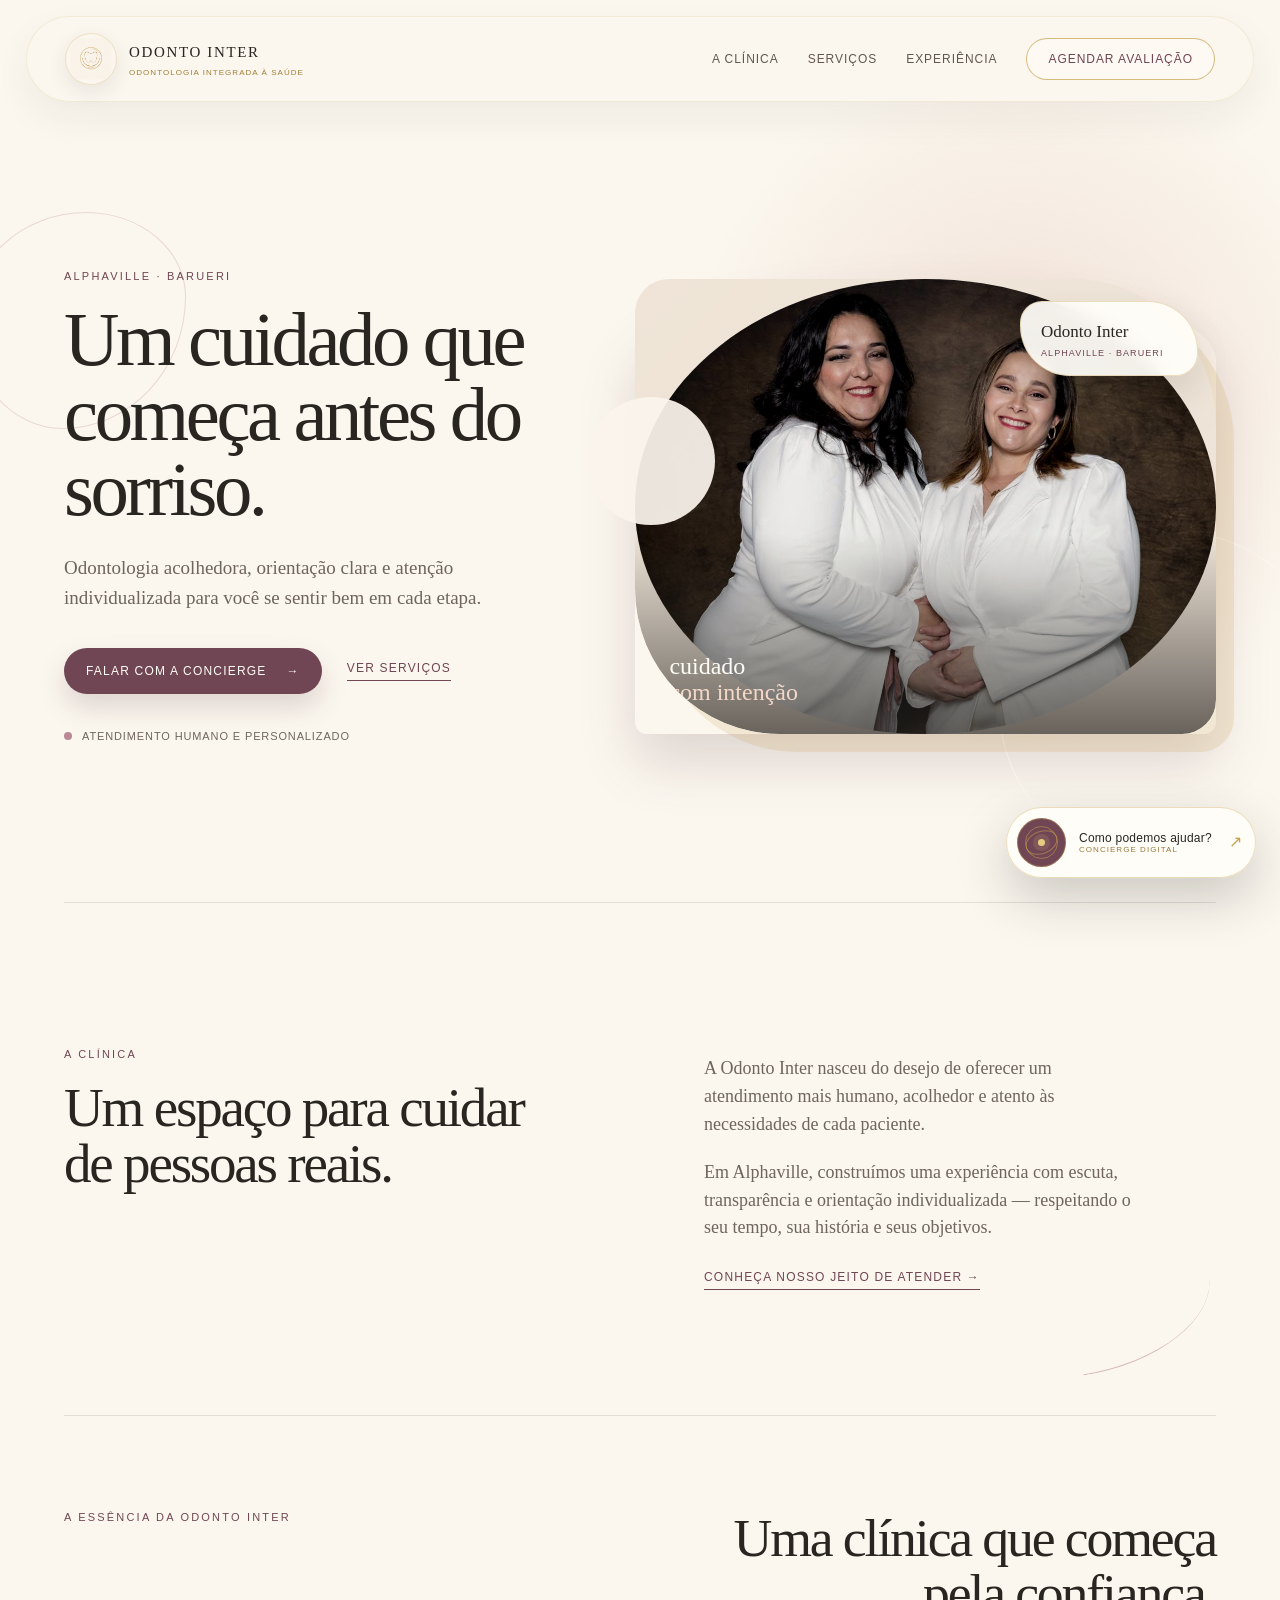
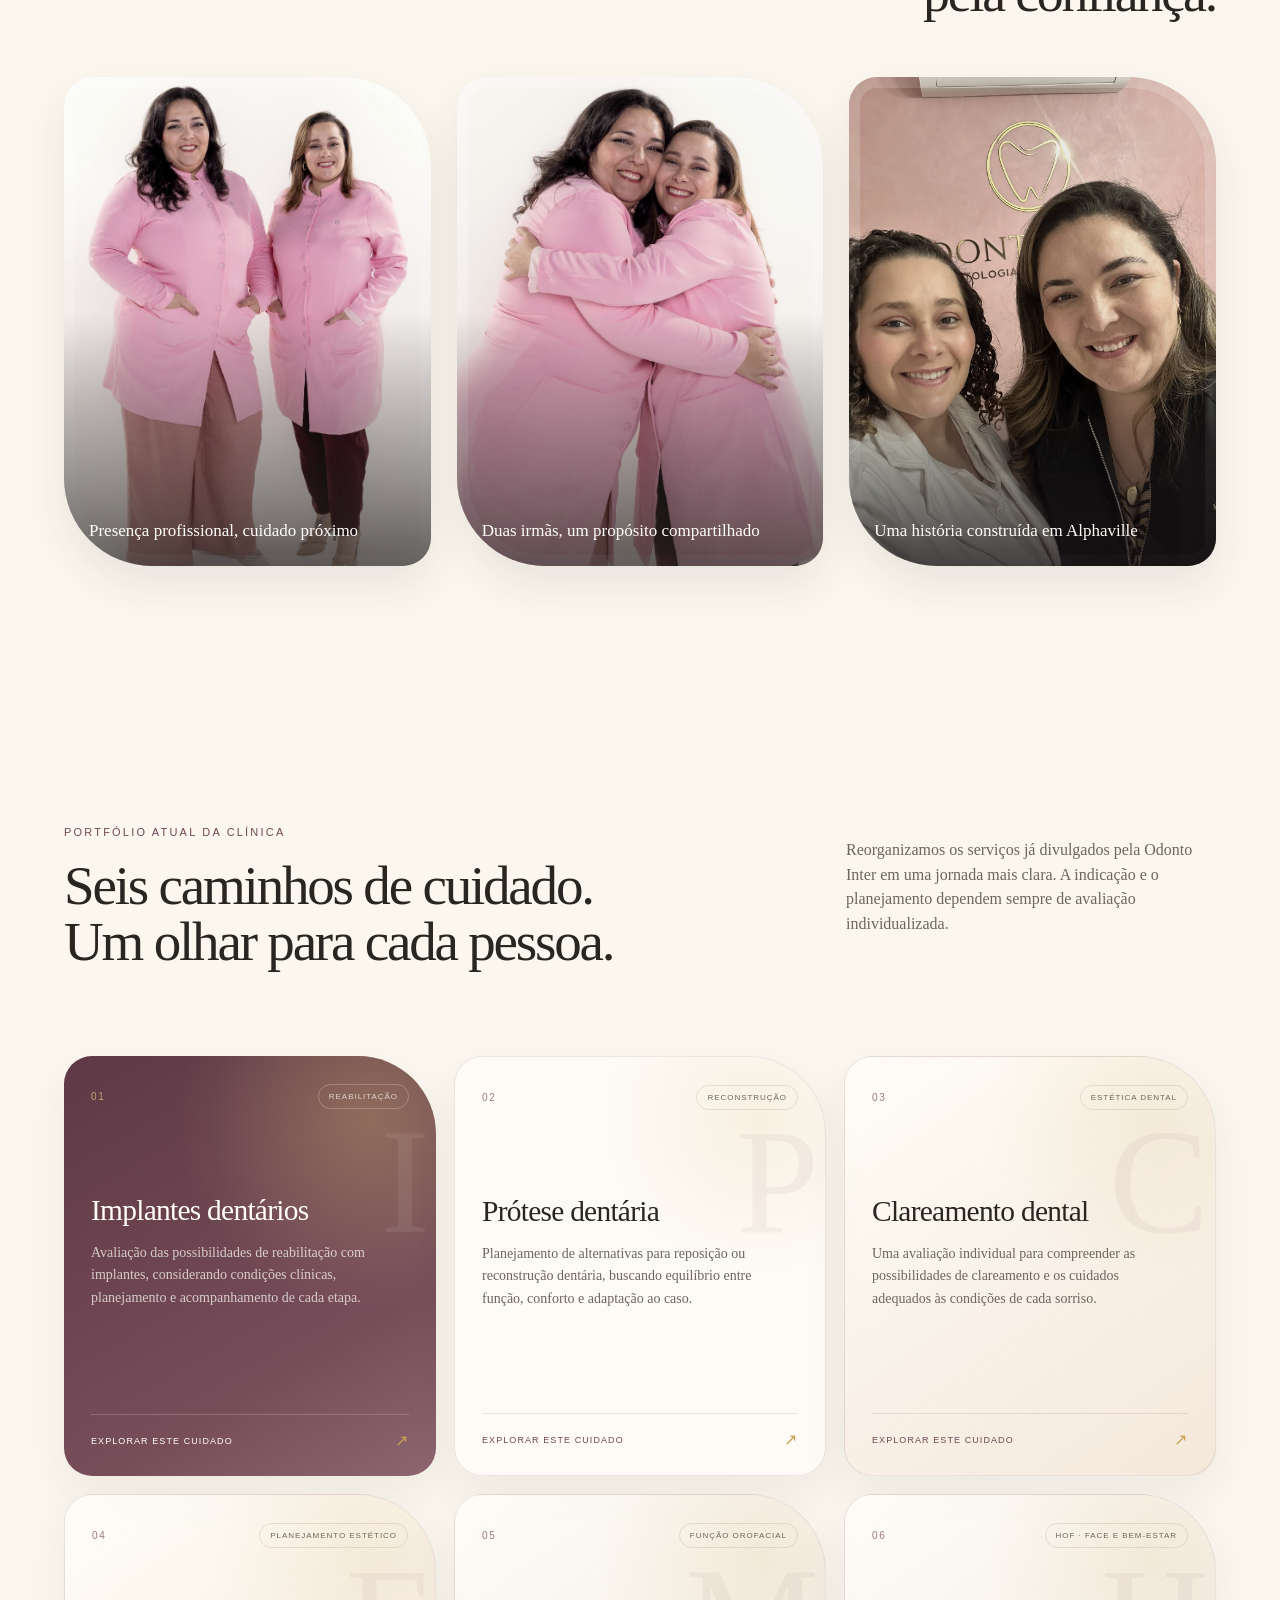
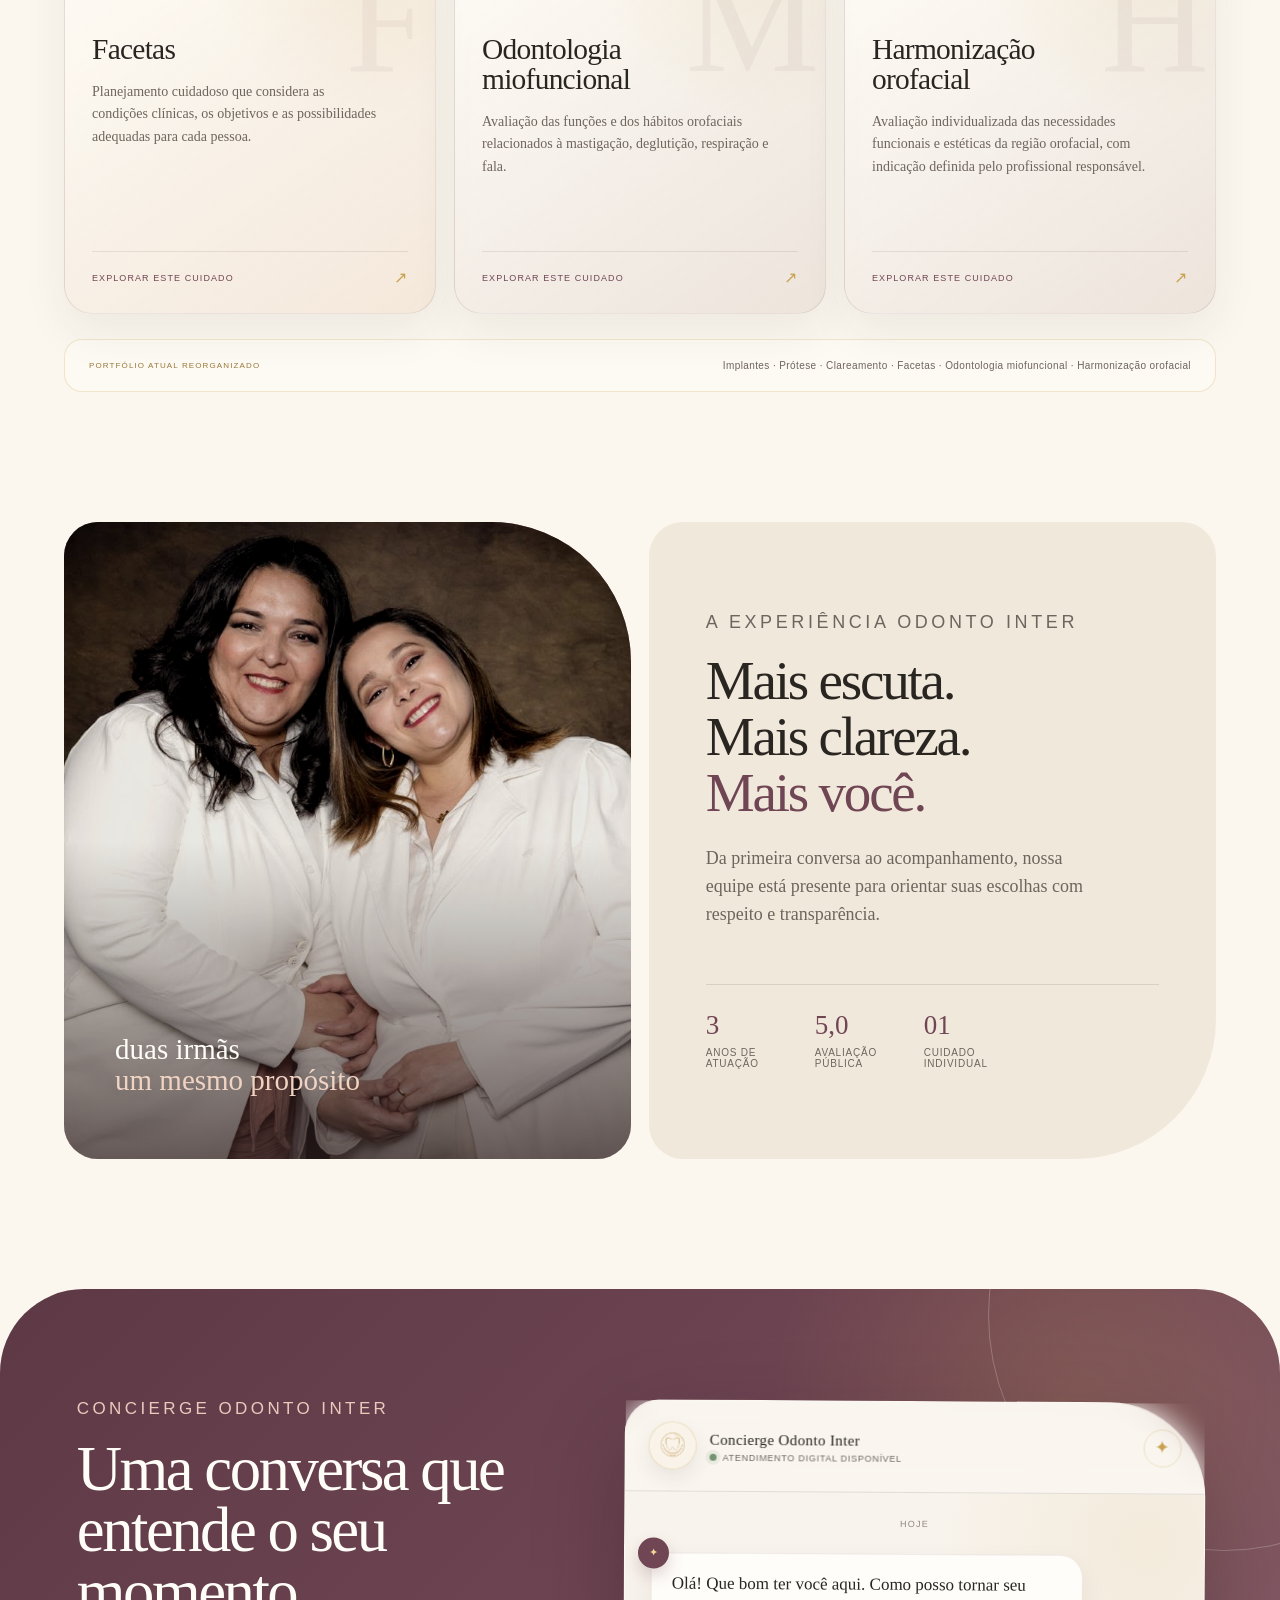
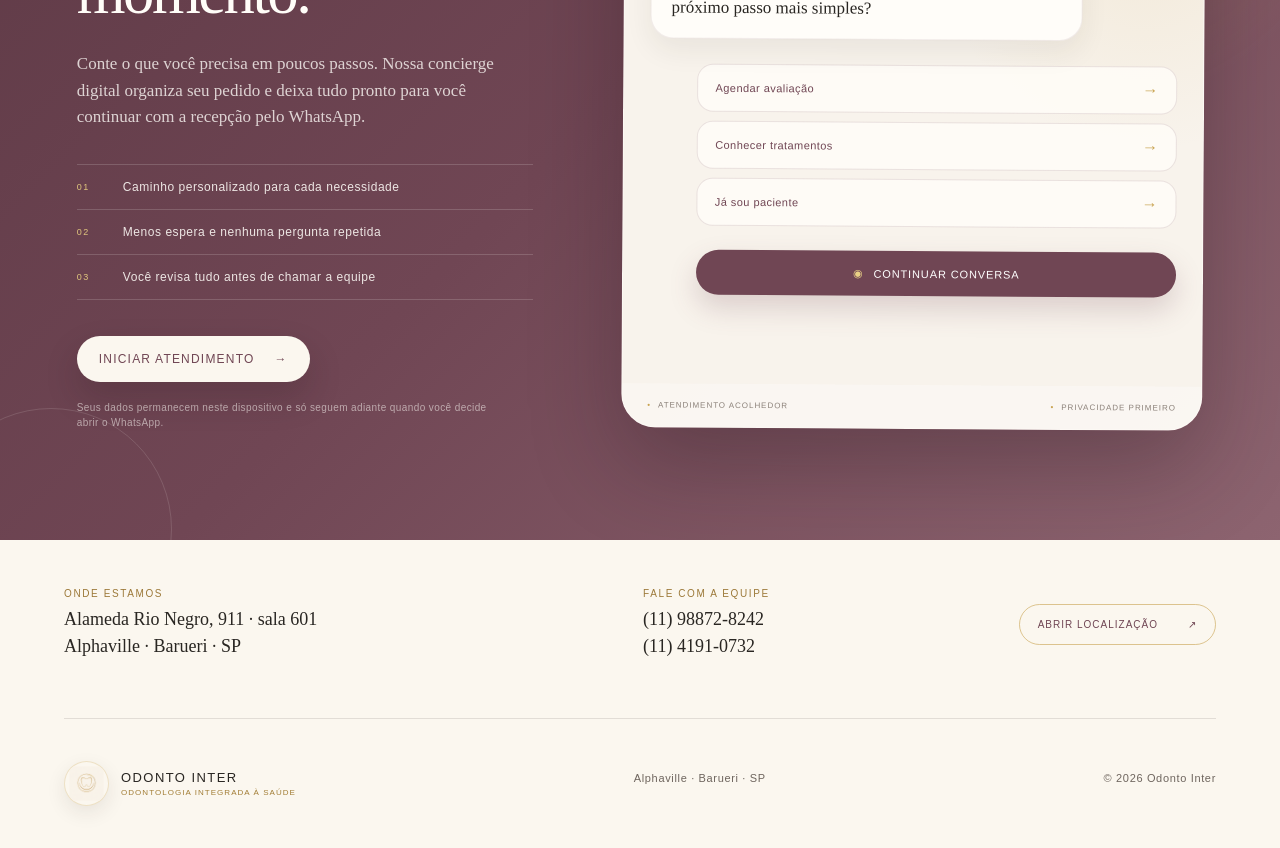
==== commit fd2ee993: "Aplica curadoria premium de fotos no site" ====
--- a/index.html
+++ b/index.html
@@ -5,7 +5,7 @@
     <meta name="viewport" content="width=device-width, initial-scale=1" />
     <meta name="description" content="Odonto Inter — odontologia acolhedora em Alphaville." />
     <meta name="theme-color" content="#704654" />
-  <meta name="robots" content="noindex, nofollow" />
+    <meta name="robots" content="index, follow, max-image-preview:large" />
     <link rel="canonical" href="https://odontointer.com.br/" />
     <meta property="og:locale" content="pt_BR" />
     <meta property="og:type" content="website" />
@@ -13,14 +13,14 @@
     <meta property="og:title" content="Odonto Inter | Odontologia acolhedora em Alphaville" />
     <meta property="og:description" content="Atendimento odontológico acolhedor, orientação clara e cuidado individualizado em Alphaville." />
     <meta property="og:url" content="https://odontointer.com.br/" />
-    <meta property="og:image" content="https://odontointer.com.br/assets/photos/equipe-no-consultorio.jpg" />
-    <meta property="og:image:width" content="982" />
-    <meta property="og:image:height" content="668" />
+    <meta property="og:image" content="https://odontointer.com.br/assets/photos/fundadoras-hero-branco.jpg" />
+    <meta property="og:image:width" content="1280" />
+    <meta property="og:image:height" content="853" />
     <meta name="twitter:card" content="summary_large_image" />
     <link rel="icon" type="image/png" href="assets/logo/logo-conceito-premium-v2-dourado-320.png" />
-    <link rel="preload" as="image" href="assets/photos/equipe-no-consultorio.jpg" fetchpriority="high" />
+    <link rel="preload" as="image" href="assets/photos/fundadoras-hero-branco.jpg" fetchpriority="high" />
     <title>Odonto Inter | Odontologia acolhedora em Alphaville</title>
-    <link rel="stylesheet" href="assets/site.css?v=20260810" />
+    <link rel="stylesheet" href="assets/site.css?v=20260811" />
   </head>
   <body>
     <header class="site-header">
@@ -49,8 +49,8 @@
           </div>
           <div class="hero-note"><span class="dot"></span><span>Atendimento humano e personalizado</span></div>
         </div>
-        <div class="hero-visual" aria-label="Equipe Odonto Inter em um dos consultórios da clínica">
-          <div class="visual-card visual-card-main"><img class="hero-photo" src="assets/photos/equipe-no-consultorio.jpg" alt="Equipe Odonto Inter em um consultório da clínica" width="982" height="668" decoding="async" fetchpriority="high" /><span class="visual-label">cuidado<br /><em>com intenção</em></span></div>
+        <div class="hero-visual" aria-label="Fundadoras da Odonto Inter">
+          <div class="visual-card visual-card-main"><img class="hero-photo" src="assets/photos/fundadoras-hero-branco.jpg" alt="Fundadoras da Odonto Inter" width="1280" height="853" decoding="async" fetchpriority="high" /><span class="visual-label">cuidado<br /><em>com intenção</em></span></div>
           <div class="hero-photo-badge"><strong>Odonto Inter</strong><span>Alphaville · Barueri</span></div>
         </div>
       </section>
@@ -60,11 +60,11 @@
         <div class="body-copy"><p>A Odonto Inter nasceu do desejo de oferecer um atendimento mais humano, acolhedor e atento às necessidades de cada paciente.</p><p>Em Alphaville, construímos uma experiência com escuta, transparência e orientação individualizada — respeitando o seu tempo, sua história e seus objetivos.</p><a class="text-link" href="#contato">Conheça nosso jeito de atender <span>→</span></a></div>
       </section>
 
-      <section class="clinic-gallery section-wrap" aria-label="Ambientes e equipe da Odonto Inter">
-        <header class="gallery-heading"><p class="eyebrow">Por dentro da Odonto Inter</p><h2>Um ambiente pensado<br />para acolher.</h2></header>
-        <figure class="gallery-card gallery-consultorio"><img src="assets/photos/consultorio.jpg" alt="Consultório odontológico da Odonto Inter" width="960" height="1280" loading="lazy" decoding="async" /><figcaption>Estrutura preparada para receber você</figcaption></figure>
-        <figure class="gallery-card gallery-acolhimento"><img src="assets/photos/espaco-acolhimento.jpg" alt="Espaço de acolhimento da Odonto Inter" width="960" height="1280" loading="lazy" decoding="async" /><figcaption>Conforto em cada detalhe</figcaption></figure>
-        <figure class="gallery-card gallery-recepcao"><img src="assets/photos/recepcao-logo.jpg" alt="Recepção da Odonto Inter" width="960" height="1280" loading="lazy" decoding="async" /><figcaption>Um espaço acolhedor em Alphaville</figcaption></figure>
+      <section class="clinic-gallery section-wrap" aria-label="Fundadoras e identidade da Odonto Inter">
+        <header class="gallery-heading"><p class="eyebrow">A essência da Odonto Inter</p><h2>Uma clínica que começa<br />pela confiança.</h2></header>
+        <figure class="gallery-card gallery-founder-portrait"><img src="assets/photos/fundadoras-rosa-retrato.jpg" alt="Fundadoras da Odonto Inter em retrato profissional" width="853" height="1280" loading="lazy" decoding="async" /><figcaption>Presença profissional, cuidado próximo</figcaption></figure>
+        <figure class="gallery-card gallery-founder-embrace"><img src="assets/photos/fundadoras-abraco-rosa.jpg" alt="Fundadoras da Odonto Inter em um momento de conexão" width="853" height="1280" loading="lazy" decoding="async" /><figcaption>Duas irmãs, um propósito compartilhado</figcaption></figure>
+        <figure class="gallery-card gallery-founder-origin"><img src="assets/photos/fundadoras-parede-logo.jpg" alt="Fundadoras da Odonto Inter diante da identidade da clínica" width="1200" height="1600" loading="lazy" decoding="async" /><figcaption>Uma história construída em Alphaville</figcaption></figure>
       </section>
 
       <section id="servicos" class="services service-portfolio section-wrap">
@@ -120,7 +120,7 @@
       </section>
 
       <section id="experiencia" class="experience section-wrap">
-        <div class="experience-image"><img src="assets/photos/equipe-odonto-inter-optimized.jpg" alt="Dra. Tatiana e Dra. Tainã, fundadoras da Odonto Inter" width="1200" height="1604" loading="lazy" decoding="async" /><span class="image-caption">duas irmãs<br /><em>um mesmo propósito</em></span></div>
+        <div class="experience-image"><img src="assets/photos/fundadoras-experiencia-branco.jpg" alt="Fundadoras da Odonto Inter" width="1280" height="853" loading="lazy" decoding="async" /><span class="image-caption">duas irmãs<br /><em>um mesmo propósito</em></span></div>
         <div class="experience-copy"><p class="eyebrow">A experiência Odonto Inter</p><h2>Mais escuta.<br />Mais clareza.<br /><i>Mais você.</i></h2><p>Da primeira conversa ao acompanhamento, nossa equipe está presente para orientar suas escolhas com respeito e transparência.</p><div class="mini-stats"><div><strong>3</strong><span>anos de atuação</span></div><div><strong>5,0</strong><span>avaliação pública</span></div><div><strong>01</strong><span>cuidado individual</span></div></div></div>
       </section>
 
--- a/assets/site.css
+++ b/assets/site.css
@@ -22,7 +22,7 @@
 .footer{padding:42px 0}
 .brand-mark-final{overflow:hidden;border:0;background:#fbf7ef;box-shadow:0 6px 16px rgba(43,37,36,.12)}.brand-mark-final img{width:100%;height:100%;display:block;object-fit:cover;object-position:center;mix-blend-mode:multiply}.visual-card-main>img{position:absolute;z-index:2;left:22%;top:16%;width:56%;height:56%;object-fit:cover;object-position:center;border-radius:50%;mix-blend-mode:screen;opacity:.96}
 @media(max-width:800px){.site-header{margin:10px 3vw 0}.hero{padding-top:72px}.hero-visual{border-radius:46% 46% 12px 12px / 16% 16% 12px 12px}.service-grid{gap:10px}.contact{border-radius:46px 46px 0 0}}
-
+
 .brand-mark{background:var(--rose-deep);overflow:hidden}.brand-mark img{width:130px;max-width:none;mix-blend-mode:screen;opacity:.95}.visual-card-main{border-radius:42% 12% 42% 12%;overflow:hidden}.visual-card-main img{position:absolute;z-index:1;top:7%;left:7%;width:76%;height:auto;mix-blend-mode:screen;opacity:.9}.visual-card-main .visual-label{z-index:2}
 .brand-lockup{width:250px;height:64px;padding:5px 14px;border-radius:32px;background:var(--rose-deep);overflow:hidden}.brand-lockup>img{display:block;width:100%;height:100%;object-fit:contain;mix-blend-mode:screen}.brand-lockup-footer{width:220px;height:58px}@media(max-width:800px){.brand-lockup{width:205px;height:54px;padding:4px 11px}.brand-lockup-footer{width:190px;height:50px}}
 .visual-card-main .hero-photo{inset:0;width:100%;height:100%;object-fit:cover;object-position:center;mix-blend-mode:normal;opacity:1}.visual-card-main:after{background:linear-gradient(180deg,transparent 40%,rgba(46,32,31,.62) 100%)}.clinic-gallery{display:grid;grid-template-columns:1.35fr .82fr .82fr;gap:18px;padding:0 0 120px}.gallery-card{position:relative;min-height:390px;margin:0;overflow:hidden;border-radius:95px 18px 95px 18px;background:var(--sand)}.gallery-card-large{min-height:520px}.gallery-card img{width:100%;height:100%;object-fit:cover;object-position:center;transition:transform .5s ease}.gallery-card:hover img{transform:scale(1.025)}.gallery-card:after{content:'';position:absolute;inset:45% 0 0;background:linear-gradient(transparent,rgba(46,32,31,.72))}.gallery-card figcaption{position:absolute;z-index:1;left:28px;right:28px;bottom:27px;color:var(--white);font-size:18px;line-height:1.2}.experience-image{overflow:hidden}.experience-image>img{position:absolute;inset:0;width:100%;height:100%;object-fit:cover;object-position:center 28%}.experience-image:before{display:none}.experience-image:after{content:'';position:absolute;inset:50% 0 0;background:linear-gradient(transparent,rgba(46,32,31,.7))}@media(max-width:800px){.clinic-gallery{grid-template-columns:1fr 1fr;padding-bottom:85px}.gallery-card-large{grid-column:1/-1;min-height:460px}.gallery-card{min-height:330px;border-radius:65px 14px 65px 14px}}@media(max-width:480px){.clinic-gallery{grid-template-columns:1fr}.gallery-card-large{grid-column:auto}.gallery-card,.gallery-card-large{min-height:380px}.experience-image>img{object-position:center 20%}}
@@ -57,3 +57,33 @@
 @media(max-width:600px){.service-portfolio{padding:95px 0}.service-portfolio .service-grid{grid-template-columns:1fr}.service-portfolio .service-card{min-height:355px;border-right:1px solid rgba(112,70,84,.13)!important;border-bottom:1px solid rgba(112,70,84,.13)!important;border-radius:24px 64px 24px 24px}.service-card-meta{margin-bottom:65px}.service-portfolio-note{display:block}.service-portfolio-note p{margin-top:8px;text-align:left;line-height:1.6}}
 
 body{overflow-x:hidden}
+
+/* Curadoria fotográfica institucional: calor humano, sofisticação e consistência de paleta. */
+.visual-card-main .hero-photo{
+  object-position:center 42%;
+  filter:saturate(.82) sepia(.08) contrast(1.05) brightness(.93);
+}
+.gallery-founder-portrait img{
+  object-position:center 24%;
+  filter:saturate(.80) sepia(.07) contrast(1.02) brightness(.98);
+}
+.gallery-founder-embrace img{
+  object-position:center 30%;
+  filter:saturate(.79) sepia(.08) contrast(1.02) brightness(.97);
+}
+.gallery-founder-origin img{
+  object-position:center 54%;
+  filter:saturate(.70) sepia(.13) contrast(1.03) brightness(.91);
+}
+.experience-image>img{
+  object-position:center 31%;
+  filter:saturate(.76) sepia(.10) contrast(1.06) brightness(.91);
+}
+.gallery-founder-origin:after{background:linear-gradient(180deg,rgba(20,15,18,.02) 30%,rgba(20,15,18,.76) 100%)}
+@media(max-width:760px){
+  .visual-card-main .hero-photo{object-position:center 36%}
+  .gallery-founder-portrait img{object-position:center 20%}
+  .gallery-founder-origin img{object-position:center 49%}
+  .experience-image>img{object-position:center 26%}
+}
+
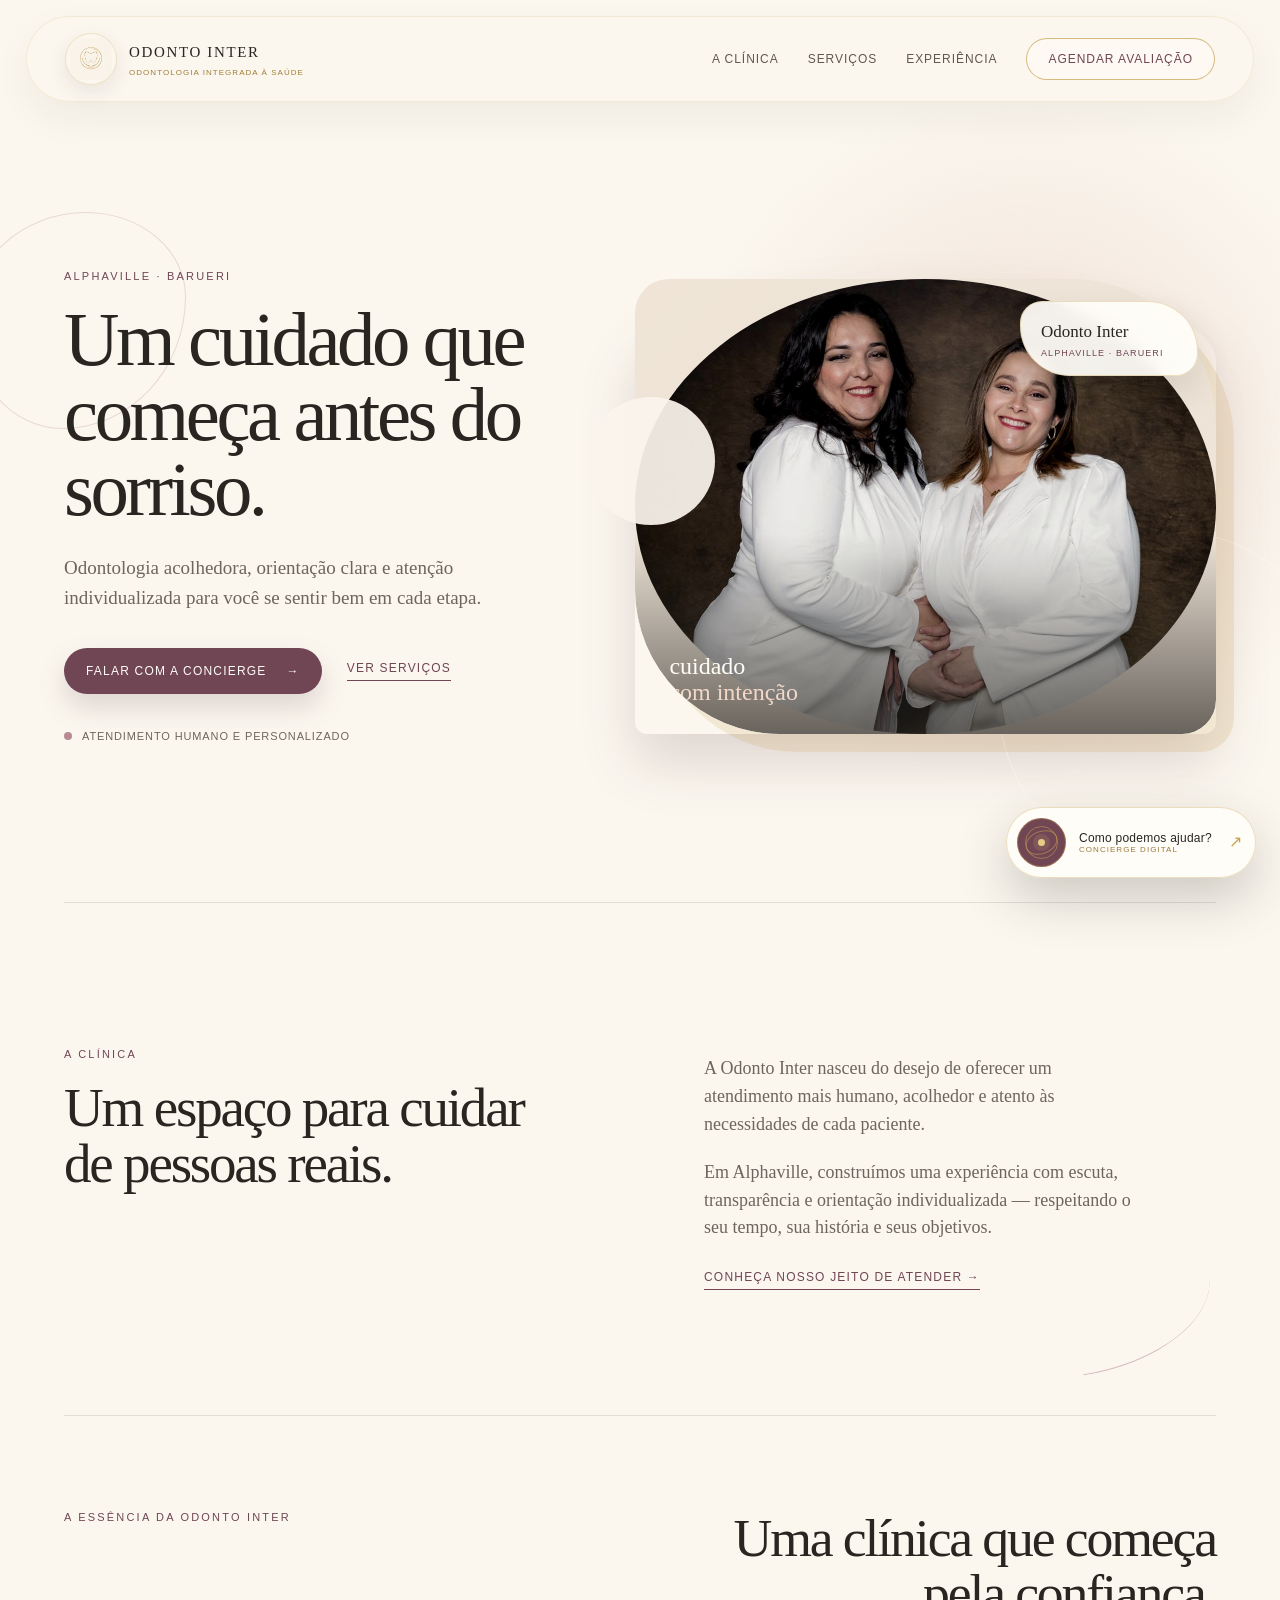
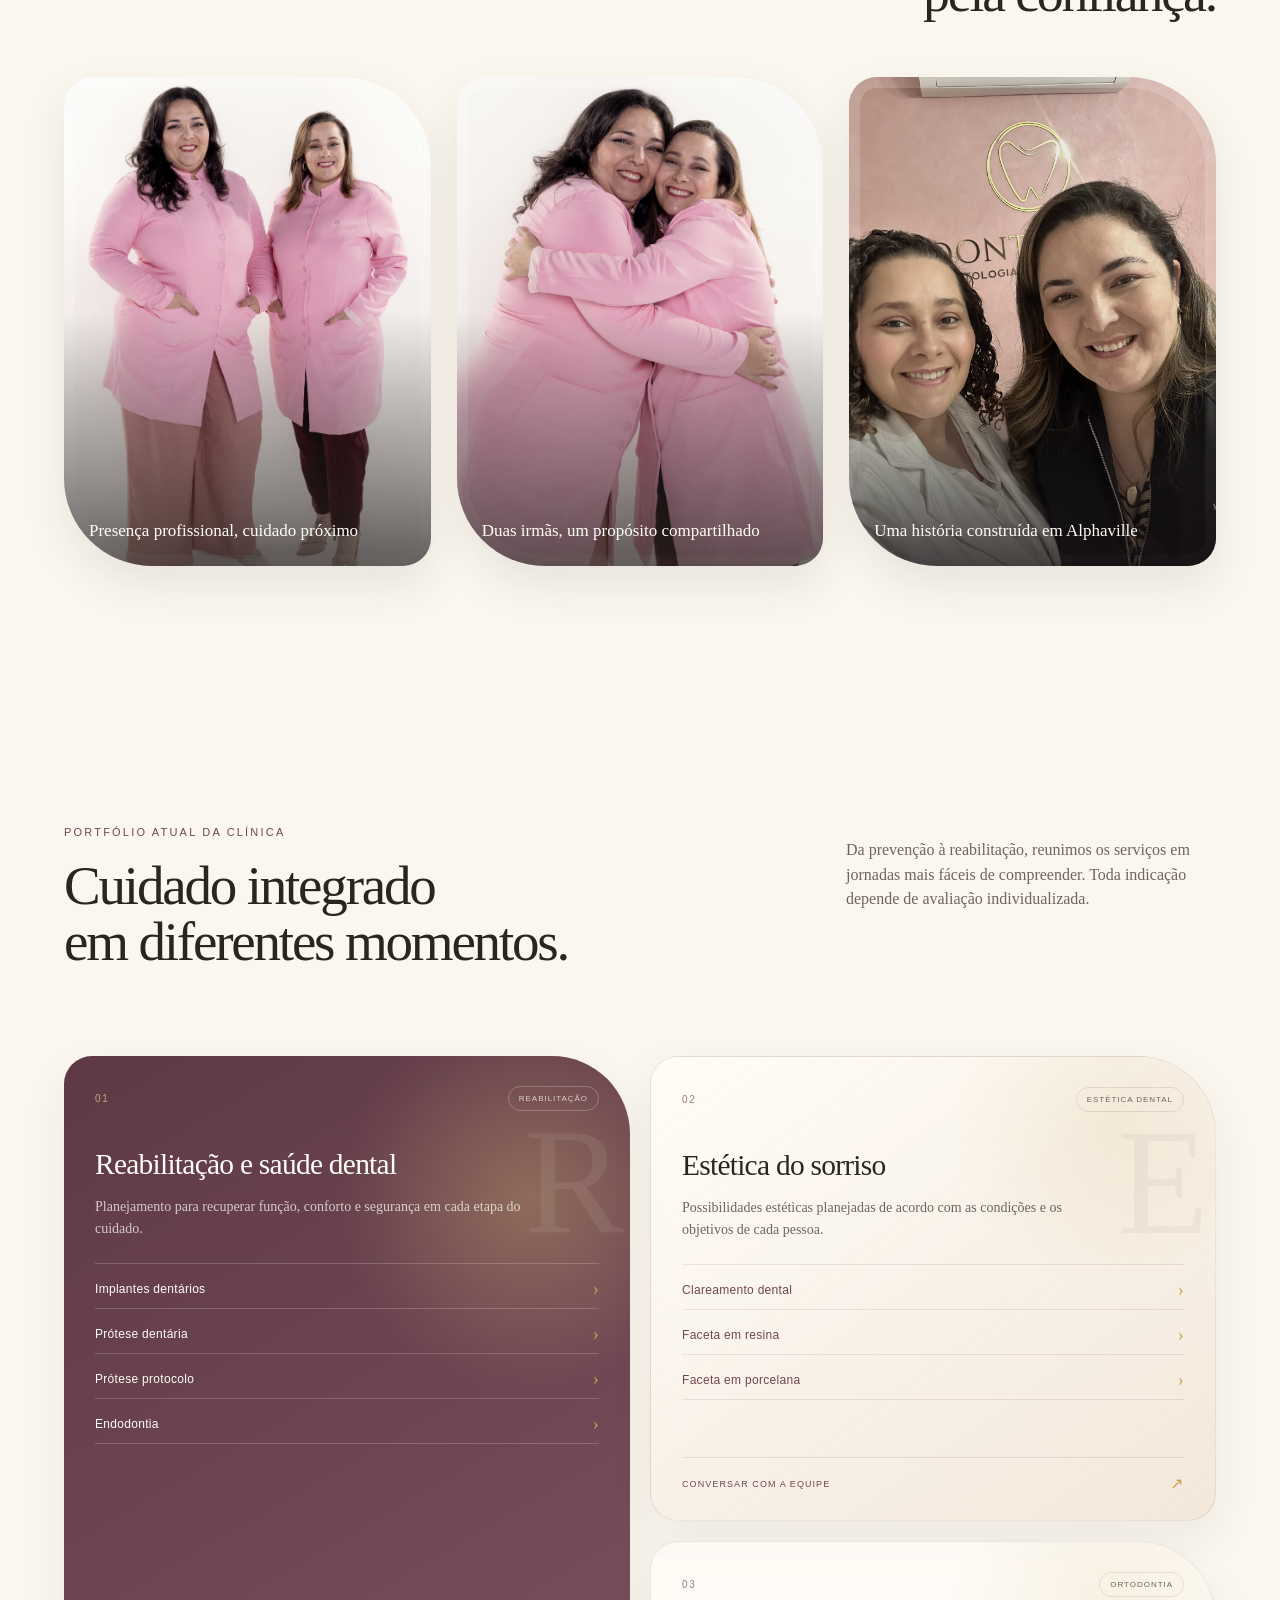
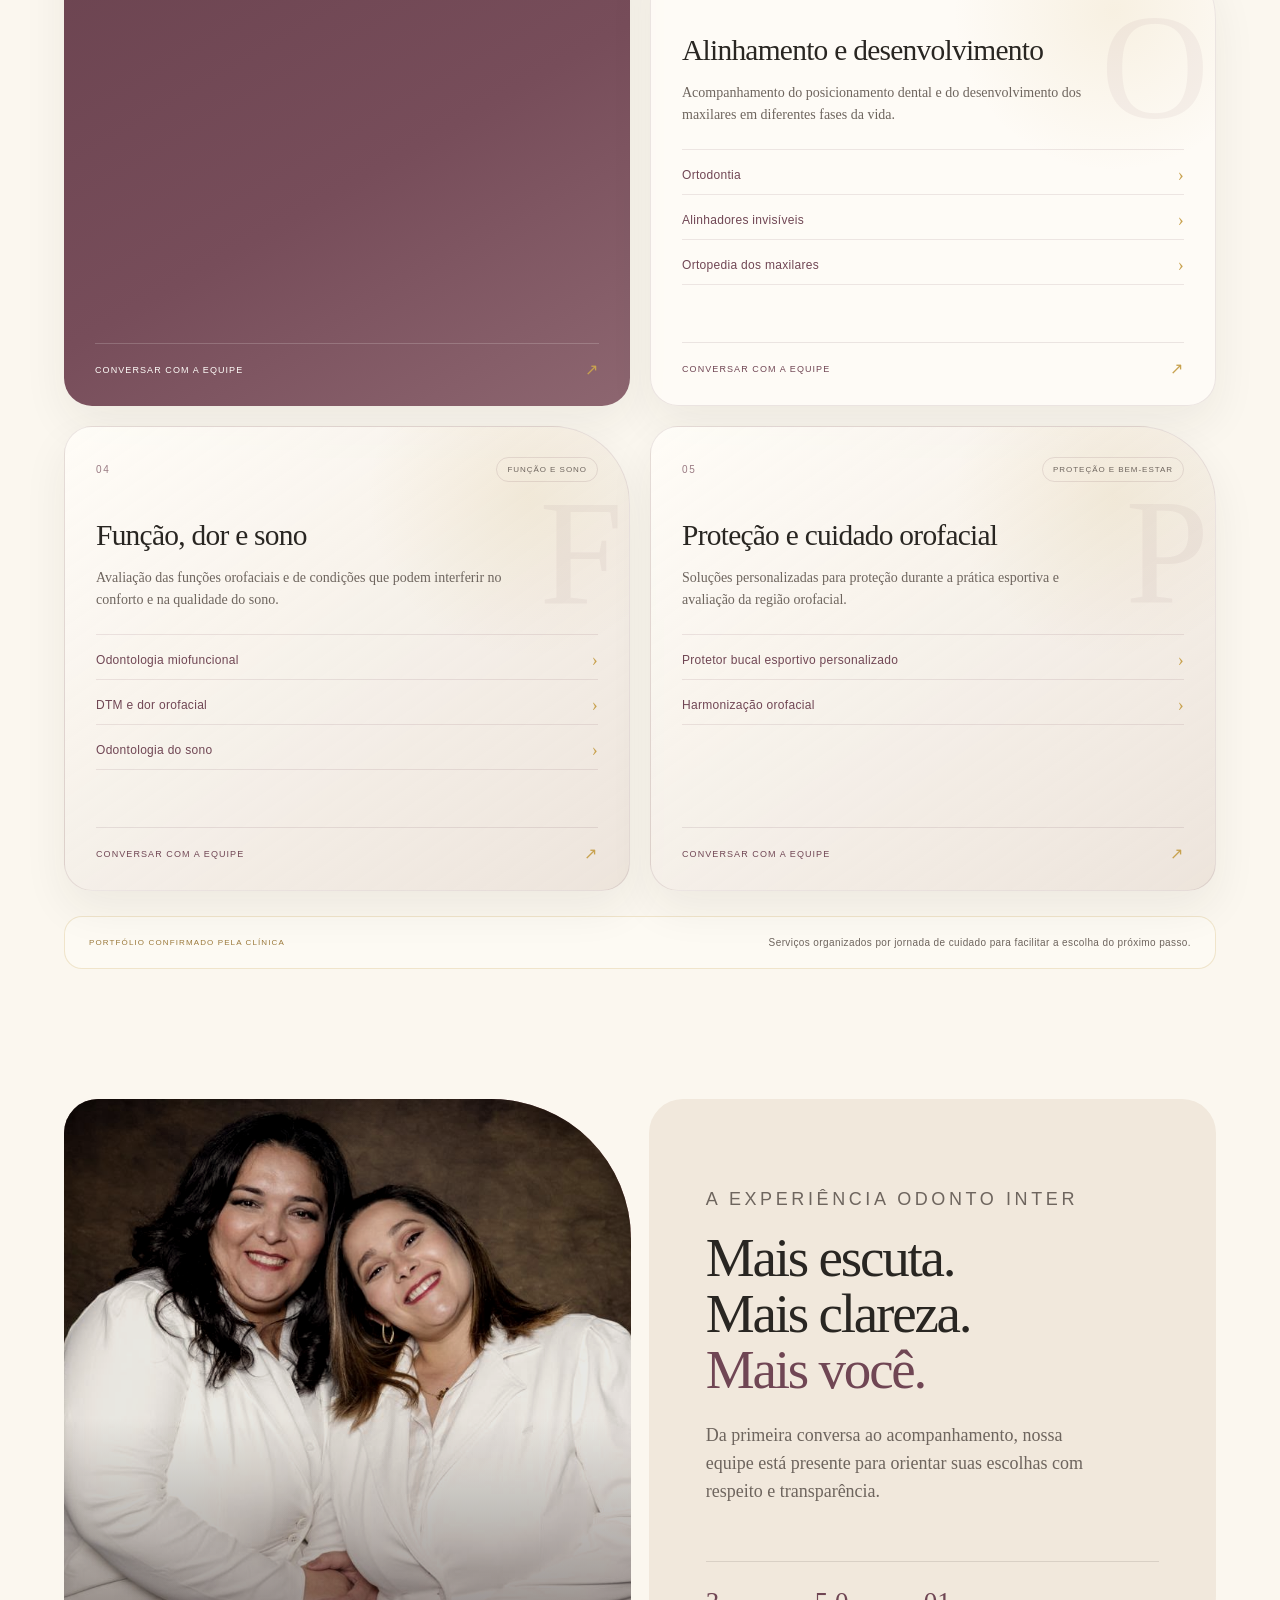
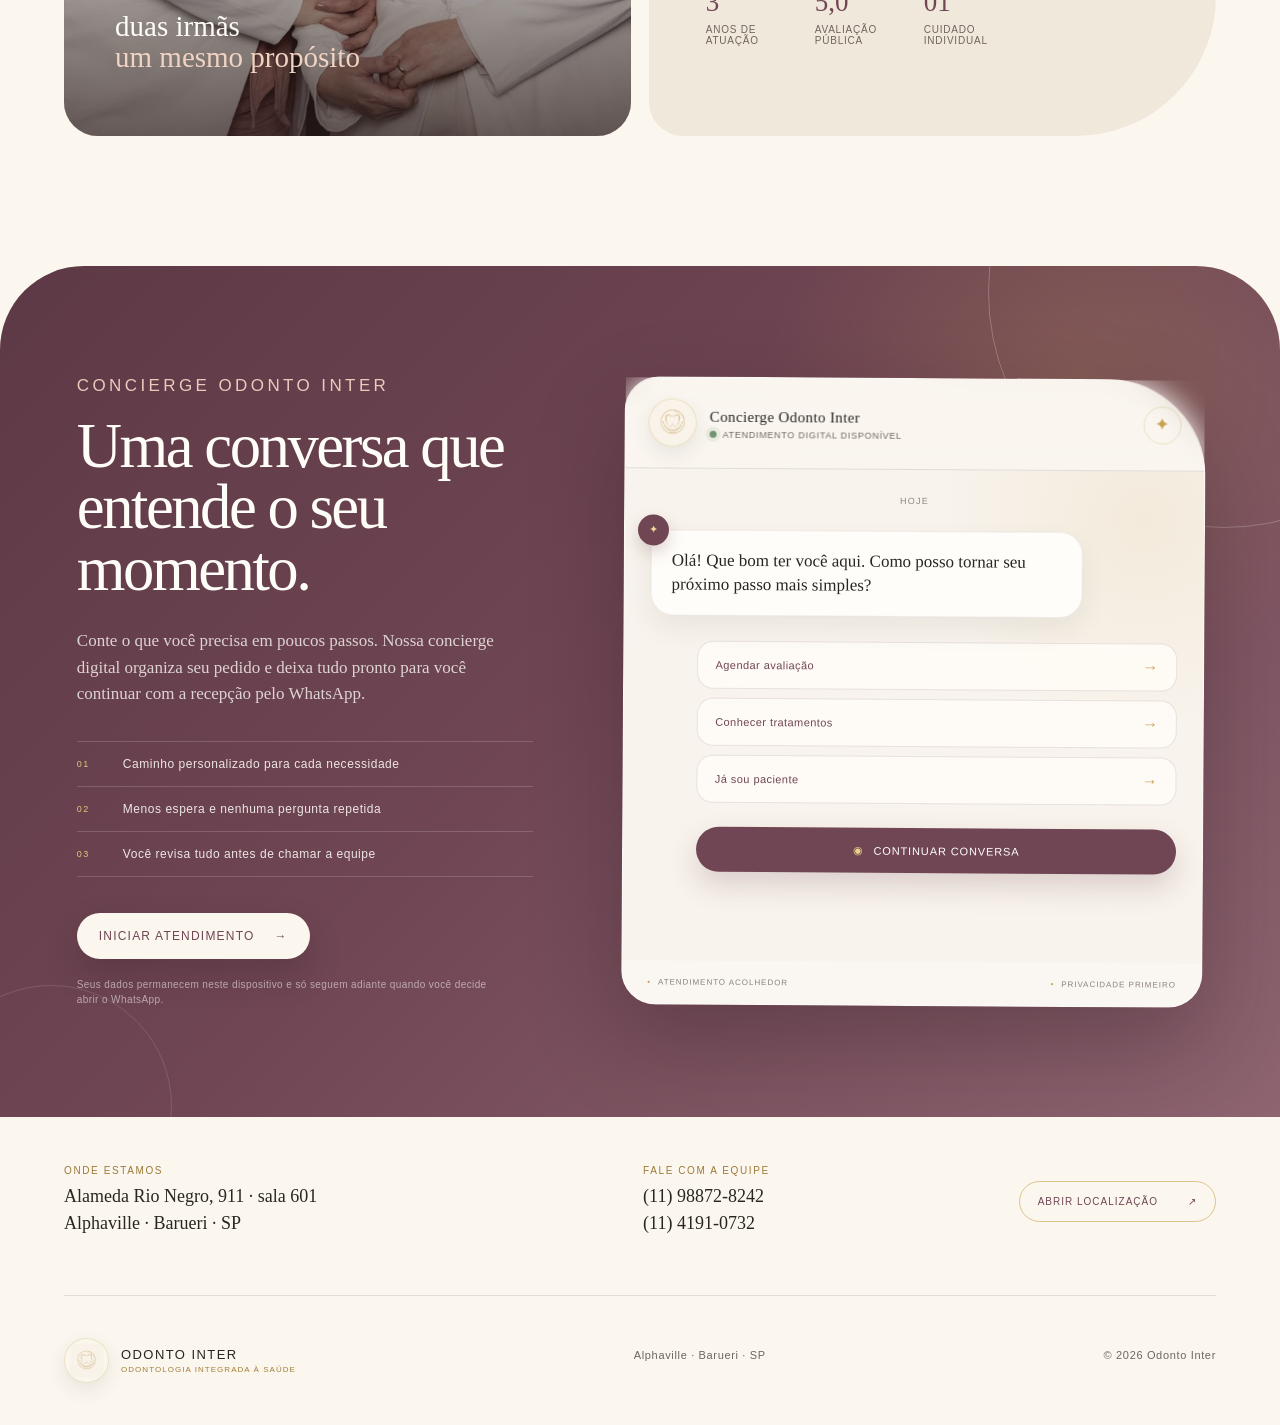
==== commit 250f1100: "Add files via upload" ====
--- a/index.html
+++ b/index.html
@@ -1,195 +1,213 @@
-<!doctype html>
-<html lang="pt-BR">
-  <head>
-    <meta charset="utf-8" />
-    <meta name="viewport" content="width=device-width, initial-scale=1" />
-    <meta name="description" content="Odonto Inter — odontologia acolhedora em Alphaville." />
-    <meta name="theme-color" content="#704654" />
-    <meta name="robots" content="index, follow, max-image-preview:large" />
-    <link rel="canonical" href="https://odontointer.com.br/" />
-    <meta property="og:locale" content="pt_BR" />
-    <meta property="og:type" content="website" />
-    <meta property="og:site_name" content="Odonto Inter" />
-    <meta property="og:title" content="Odonto Inter | Odontologia acolhedora em Alphaville" />
-    <meta property="og:description" content="Atendimento odontológico acolhedor, orientação clara e cuidado individualizado em Alphaville." />
-    <meta property="og:url" content="https://odontointer.com.br/" />
-    <meta property="og:image" content="https://odontointer.com.br/assets/photos/fundadoras-hero-branco.jpg" />
-    <meta property="og:image:width" content="1280" />
-    <meta property="og:image:height" content="853" />
-    <meta name="twitter:card" content="summary_large_image" />
-    <link rel="icon" type="image/png" href="assets/logo/logo-conceito-premium-v2-dourado-320.png" />
-    <link rel="preload" as="image" href="assets/photos/fundadoras-hero-branco.jpg" fetchpriority="high" />
-    <title>Odonto Inter | Odontologia acolhedora em Alphaville</title>
-    <link rel="stylesheet" href="assets/site.css?v=20260811" />
-  </head>
-  <body>
-    <header class="site-header">
-      <a class="brand brand-premium" href="#inicio" aria-label="Odonto Inter, início">
-        <span class="brand-emblem"><img src="assets/logo/logo-conceito-premium-v2-dourado-320.png" alt="" width="320" height="320" decoding="async" /></span>
-        <span class="brand-name"><strong>Odonto Inter</strong><small>Odontologia integrada à saúde</small></span>
-      </a>
-      <nav class="nav" aria-label="Navegação principal">
-        <a href="#sobre">A clínica</a>
-        <a href="#servicos">Serviços</a>
-        <a href="#experiencia">Experiência</a>
-        <a href="#contato" class="nav-cta" data-concierge-open>Agendar avaliação</a>
-      </nav>
-      <button class="menu-button" aria-label="Abrir menu" aria-expanded="false" aria-controls="menu-principal">☰</button>
-    </header>
-
-    <main>
-      <section id="inicio" class="hero section-wrap">
-        <div class="hero-copy">
-          <p class="eyebrow">Alphaville · Barueri</p>
-          <h1>Um cuidado que começa antes do sorriso.</h1>
-          <p class="hero-lede">Odontologia acolhedora, orientação clara e atenção individualizada para você se sentir bem em cada etapa.</p>
-          <div class="hero-actions">
-            <a class="button button-primary" href="#contato" data-concierge-open>Falar com a concierge <span>→</span></a>
-            <a class="text-link" href="#servicos">Ver serviços</a>
-          </div>
-          <div class="hero-note"><span class="dot"></span><span>Atendimento humano e personalizado</span></div>
-        </div>
-        <div class="hero-visual" aria-label="Fundadoras da Odonto Inter">
-          <div class="visual-card visual-card-main"><img class="hero-photo" src="assets/photos/fundadoras-hero-branco.jpg" alt="Fundadoras da Odonto Inter" width="1280" height="853" decoding="async" fetchpriority="high" /><span class="visual-label">cuidado<br /><em>com intenção</em></span></div>
-          <div class="hero-photo-badge"><strong>Odonto Inter</strong><span>Alphaville · Barueri</span></div>
-        </div>
-      </section>
-
-      <section id="sobre" class="intro section-wrap split-section">
-        <div><p class="eyebrow">A clínica</p><h2>Um espaço para cuidar de pessoas reais.</h2></div>
-        <div class="body-copy"><p>A Odonto Inter nasceu do desejo de oferecer um atendimento mais humano, acolhedor e atento às necessidades de cada paciente.</p><p>Em Alphaville, construímos uma experiência com escuta, transparência e orientação individualizada — respeitando o seu tempo, sua história e seus objetivos.</p><a class="text-link" href="#contato">Conheça nosso jeito de atender <span>→</span></a></div>
-      </section>
-
-      <section class="clinic-gallery section-wrap" aria-label="Fundadoras e identidade da Odonto Inter">
-        <header class="gallery-heading"><p class="eyebrow">A essência da Odonto Inter</p><h2>Uma clínica que começa<br />pela confiança.</h2></header>
-        <figure class="gallery-card gallery-founder-portrait"><img src="assets/photos/fundadoras-rosa-retrato.jpg" alt="Fundadoras da Odonto Inter em retrato profissional" width="853" height="1280" loading="lazy" decoding="async" /><figcaption>Presença profissional, cuidado próximo</figcaption></figure>
-        <figure class="gallery-card gallery-founder-embrace"><img src="assets/photos/fundadoras-abraco-rosa.jpg" alt="Fundadoras da Odonto Inter em um momento de conexão" width="853" height="1280" loading="lazy" decoding="async" /><figcaption>Duas irmãs, um propósito compartilhado</figcaption></figure>
-        <figure class="gallery-card gallery-founder-origin"><img src="assets/photos/fundadoras-parede-logo.jpg" alt="Fundadoras da Odonto Inter diante da identidade da clínica" width="1200" height="1600" loading="lazy" decoding="async" /><figcaption>Uma história construída em Alphaville</figcaption></figure>
-      </section>
-
+<!doctype html>
+<html lang="pt-BR">
+  <head>
+    <meta charset="utf-8" />
+    <meta name="viewport" content="width=device-width, initial-scale=1" />
+    <meta name="description" content="Odonto Inter — odontologia acolhedora em Alphaville." />
+    <meta name="theme-color" content="#704654" />
+    <meta name="robots" content="index, follow, max-image-preview:large" />
+    <link rel="canonical" href="https://odontointer.com.br/" />
+    <meta property="og:locale" content="pt_BR" />
+    <meta property="og:type" content="website" />
+    <meta property="og:site_name" content="Odonto Inter" />
+    <meta property="og:title" content="Odonto Inter | Odontologia acolhedora em Alphaville" />
+    <meta property="og:description" content="Atendimento odontológico acolhedor, orientação clara e cuidado individualizado em Alphaville." />
+    <meta property="og:url" content="https://odontointer.com.br/" />
+    <meta property="og:image" content="https://odontointer.com.br/assets/photos/fundadoras-hero-branco.jpg" />
+    <meta property="og:image:width" content="1280" />
+    <meta property="og:image:height" content="853" />
+    <meta name="twitter:card" content="summary_large_image" />
+    <link rel="icon" type="image/png" href="assets/logo/logo-conceito-premium-v2-dourado-320.png" />
+    <link rel="preload" as="image" href="assets/photos/fundadoras-hero-branco.jpg" fetchpriority="high" />
+    <title>Odonto Inter | Odontologia acolhedora em Alphaville</title>
+    <link rel="stylesheet" href="assets/site.css?v=20260811" />
+  </head>
+  <body>
+    <header class="site-header">
+      <a class="brand brand-premium" href="#inicio" aria-label="Odonto Inter, início">
+        <span class="brand-emblem"><img src="assets/logo/logo-conceito-premium-v2-dourado-320.png" alt="" width="320" height="320" decoding="async" /></span>
+        <span class="brand-name"><strong>Odonto Inter</strong><small>Odontologia integrada à saúde</small></span>
+      </a>
+      <nav class="nav" aria-label="Navegação principal">
+        <a href="#sobre">A clínica</a>
+        <a href="#servicos">Serviços</a>
+        <a href="#experiencia">Experiência</a>
+        <a href="#contato" class="nav-cta" data-concierge-open>Agendar avaliação</a>
+      </nav>
+      <button class="menu-button" aria-label="Abrir menu" aria-expanded="false" aria-controls="menu-principal">☰</button>
+    </header>
+
+    <main>
+      <section id="inicio" class="hero section-wrap">
+        <div class="hero-copy">
+          <p class="eyebrow">Alphaville · Barueri</p>
+          <h1>Um cuidado que começa antes do sorriso.</h1>
+          <p class="hero-lede">Odontologia acolhedora, orientação clara e atenção individualizada para você se sentir bem em cada etapa.</p>
+          <div class="hero-actions">
+            <a class="button button-primary" href="#contato" data-concierge-open>Falar com a concierge <span>→</span></a>
+            <a class="text-link" href="#servicos">Ver serviços</a>
+          </div>
+          <div class="hero-note"><span class="dot"></span><span>Atendimento humano e personalizado</span></div>
+        </div>
+        <div class="hero-visual" aria-label="Fundadoras da Odonto Inter">
+          <div class="visual-card visual-card-main"><img class="hero-photo" src="assets/photos/fundadoras-hero-branco.jpg" alt="Fundadoras da Odonto Inter" width="1280" height="853" decoding="async" fetchpriority="high" /><span class="visual-label">cuidado<br /><em>com intenção</em></span></div>
+          <div class="hero-photo-badge"><strong>Odonto Inter</strong><span>Alphaville · Barueri</span></div>
+        </div>
+      </section>
+
+      <section id="sobre" class="intro section-wrap split-section">
+        <div><p class="eyebrow">A clínica</p><h2>Um espaço para cuidar de pessoas reais.</h2></div>
+        <div class="body-copy"><p>A Odonto Inter nasceu do desejo de oferecer um atendimento mais humano, acolhedor e atento às necessidades de cada paciente.</p><p>Em Alphaville, construímos uma experiência com escuta, transparência e orientação individualizada — respeitando o seu tempo, sua história e seus objetivos.</p><a class="text-link" href="#contato">Conheça nosso jeito de atender <span>→</span></a></div>
+      </section>
+
+      <section class="clinic-gallery section-wrap" aria-label="Fundadoras e identidade da Odonto Inter">
+        <header class="gallery-heading"><p class="eyebrow">A essência da Odonto Inter</p><h2>Uma clínica que começa<br />pela confiança.</h2></header>
+        <figure class="gallery-card gallery-founder-portrait"><img src="assets/photos/fundadoras-rosa-retrato.jpg" alt="Fundadoras da Odonto Inter em retrato profissional" width="853" height="1280" loading="lazy" decoding="async" /><figcaption>Presença profissional, cuidado próximo</figcaption></figure>
+        <figure class="gallery-card gallery-founder-embrace"><img src="assets/photos/fundadoras-abraco-rosa.jpg" alt="Fundadoras da Odonto Inter em um momento de conexão" width="853" height="1280" loading="lazy" decoding="async" /><figcaption>Duas irmãs, um propósito compartilhado</figcaption></figure>
+        <figure class="gallery-card gallery-founder-origin"><img src="assets/photos/fundadoras-parede-logo.jpg" alt="Fundadoras da Odonto Inter diante da identidade da clínica" width="1200" height="1600" loading="lazy" decoding="async" /><figcaption>Uma história construída em Alphaville</figcaption></figure>
+      </section>
+
       <section id="servicos" class="services service-portfolio section-wrap">
         <div class="section-heading service-heading">
-          <div><p class="eyebrow">Portfólio atual da clínica</p><h2>Seis caminhos de cuidado.<br />Um olhar para cada pessoa.</h2></div>
-          <p class="heading-side">Reorganizamos os serviços já divulgados pela Odonto Inter em uma jornada mais clara. A indicação e o planejamento dependem sempre de avaliação individualizada.</p>
+          <div><p class="eyebrow">Portfólio atual da clínica</p><h2>Cuidado integrado<br />em diferentes momentos.</h2></div>
+          <p class="heading-side">Da prevenção à reabilitação, reunimos os serviços em jornadas mais fáceis de compreender. Toda indicação depende de avaliação individualizada.</p>
         </div>
         <div class="service-grid">
           <article class="service-card featured">
             <div class="service-card-meta"><span class="service-number">01</span><span class="service-category">Reabilitação</span></div>
-            <span class="service-mark" aria-hidden="true">I</span>
-            <h3>Implantes dentários</h3>
-            <p>Avaliação das possibilidades de reabilitação com implantes, considerando condições clínicas, planejamento e acompanhamento de cada etapa.</p>
-            <a href="#contato" data-concierge-service="Implantes dentários" aria-label="Conversar sobre implantes dentários">Explorar este cuidado <span>↗</span></a>
+            <span class="service-mark" aria-hidden="true">R</span>
+            <h3>Reabilitação e saúde dental</h3>
+            <p>Planejamento para recuperar função, conforto e segurança em cada etapa do cuidado.</p>
+            <ul class="service-list">
+              <li><a href="#contato" data-concierge-service="Implantes dentários">Implantes dentários</a></li>
+              <li><a href="#contato" data-concierge-service="Prótese dentária">Prótese dentária</a></li>
+              <li><a href="#contato" data-concierge-service="Prótese protocolo">Prótese protocolo</a></li>
+              <li><a href="#contato" data-concierge-service="Endodontia">Endodontia</a></li>
+            </ul>
+            <a class="service-category-cta" href="#contato" data-concierge-service="Reabilitação e saúde dental" aria-label="Conversar sobre reabilitação e saúde dental">Conversar com a equipe <span>↗</span></a>
+          </article>
+          <article class="service-card service-card-warm">
+            <div class="service-card-meta"><span class="service-number">02</span><span class="service-category">Estética dental</span></div>
+            <span class="service-mark" aria-hidden="true">E</span>
+            <h3>Estética do sorriso</h3>
+            <p>Possibilidades estéticas planejadas de acordo com as condições e os objetivos de cada pessoa.</p>
+            <ul class="service-list">
+              <li><a href="#contato" data-concierge-service="Clareamento dental">Clareamento dental</a></li>
+              <li><a href="#contato" data-concierge-service="Faceta em resina">Faceta em resina</a></li>
+              <li><a href="#contato" data-concierge-service="Faceta em porcelana">Faceta em porcelana</a></li>
+            </ul>
+            <a class="service-category-cta" href="#contato" data-concierge-service="Estética do sorriso" aria-label="Conversar sobre estética do sorriso">Conversar com a equipe <span>↗</span></a>
           </article>
           <article class="service-card">
-            <div class="service-card-meta"><span class="service-number">02</span><span class="service-category">Reconstrução</span></div>
+            <div class="service-card-meta"><span class="service-number">03</span><span class="service-category">Ortodontia</span></div>
+            <span class="service-mark" aria-hidden="true">O</span>
+            <h3>Alinhamento e desenvolvimento</h3>
+            <p>Acompanhamento do posicionamento dental e do desenvolvimento dos maxilares em diferentes fases da vida.</p>
+            <ul class="service-list">
+              <li><a href="#contato" data-concierge-service="Ortodontia">Ortodontia</a></li>
+              <li><a href="#contato" data-concierge-service="Alinhadores invisíveis">Alinhadores invisíveis</a></li>
+              <li><a href="#contato" data-concierge-service="Ortopedia dos maxilares">Ortopedia dos maxilares</a></li>
+            </ul>
+            <a class="service-category-cta" href="#contato" data-concierge-service="Alinhamento e desenvolvimento" aria-label="Conversar sobre alinhamento e desenvolvimento">Conversar com a equipe <span>↗</span></a>
+          </article>
+          <article class="service-card service-card-soft">
+            <div class="service-card-meta"><span class="service-number">04</span><span class="service-category">Função e sono</span></div>
+            <span class="service-mark" aria-hidden="true">F</span>
+            <h3>Função, dor e sono</h3>
+            <p>Avaliação das funções orofaciais e de condições que podem interferir no conforto e na qualidade do sono.</p>
+            <ul class="service-list">
+              <li><a href="#contato" data-concierge-service="Odontologia miofuncional">Odontologia miofuncional</a></li>
+              <li><a href="#contato" data-concierge-service="DTM e dor orofacial">DTM e dor orofacial</a></li>
+              <li><a href="#contato" data-concierge-service="Odontologia do sono">Odontologia do sono</a></li>
+            </ul>
+            <a class="service-category-cta" href="#contato" data-concierge-service="Função, dor e sono" aria-label="Conversar sobre função, dor e sono">Conversar com a equipe <span>↗</span></a>
+          </article>
+          <article class="service-card service-card-soft">
+            <div class="service-card-meta"><span class="service-number">05</span><span class="service-category">Proteção e bem-estar</span></div>
             <span class="service-mark" aria-hidden="true">P</span>
-            <h3>Prótese dentária</h3>
-            <p>Planejamento de alternativas para reposição ou reconstrução dentária, buscando equilíbrio entre função, conforto e adaptação ao caso.</p>
-            <a href="#contato" data-concierge-service="Prótese dentária" aria-label="Conversar sobre prótese dentária">Explorar este cuidado <span>↗</span></a>
-          </article>
-          <article class="service-card service-card-warm">
-            <div class="service-card-meta"><span class="service-number">03</span><span class="service-category">Estética dental</span></div>
-            <span class="service-mark" aria-hidden="true">C</span>
-            <h3>Clareamento dental</h3>
-            <p>Uma avaliação individual para compreender as possibilidades de clareamento e os cuidados adequados às condições de cada sorriso.</p>
-            <a href="#contato" data-concierge-service="Clareamento dental" aria-label="Conversar sobre clareamento dental">Explorar este cuidado <span>↗</span></a>
-          </article>
-          <article class="service-card service-card-warm">
-            <div class="service-card-meta"><span class="service-number">04</span><span class="service-category">Planejamento estético</span></div>
-            <span class="service-mark" aria-hidden="true">F</span>
-            <h3>Facetas</h3>
-            <p>Planejamento cuidadoso que considera as condições clínicas, os objetivos e as possibilidades adequadas para cada pessoa.</p>
-            <a href="#contato" data-concierge-service="Facetas" aria-label="Conversar sobre facetas">Explorar este cuidado <span>↗</span></a>
-          </article>
-          <article class="service-card service-card-soft">
-            <div class="service-card-meta"><span class="service-number">05</span><span class="service-category">Função orofacial</span></div>
-            <span class="service-mark" aria-hidden="true">M</span>
-            <h3>Odontologia miofuncional</h3>
-            <p>Avaliação das funções e dos hábitos orofaciais relacionados à mastigação, deglutição, respiração e fala.</p>
-            <a href="#contato" data-concierge-service="Odontologia miofuncional" aria-label="Conversar sobre odontologia miofuncional">Explorar este cuidado <span>↗</span></a>
-          </article>
-          <article class="service-card service-card-soft">
-            <div class="service-card-meta"><span class="service-number">06</span><span class="service-category">HOF · Face e bem-estar</span></div>
-            <span class="service-mark" aria-hidden="true">H</span>
-            <h3>Harmonização orofacial</h3>
-            <p>Avaliação individualizada das necessidades funcionais e estéticas da região orofacial, com indicação definida pelo profissional responsável.</p>
-            <a href="#contato" data-concierge-service="Harmonização orofacial" aria-label="Conversar sobre harmonização orofacial">Explorar este cuidado <span>↗</span></a>
+            <h3>Proteção e cuidado orofacial</h3>
+            <p>Soluções personalizadas para proteção durante a prática esportiva e avaliação da região orofacial.</p>
+            <ul class="service-list">
+              <li><a href="#contato" data-concierge-service="Protetor bucal esportivo personalizado">Protetor bucal esportivo personalizado</a></li>
+              <li><a href="#contato" data-concierge-service="Harmonização orofacial">Harmonização orofacial</a></li>
+            </ul>
+            <a class="service-category-cta" href="#contato" data-concierge-service="Proteção e cuidado orofacial" aria-label="Conversar sobre proteção e cuidado orofacial">Conversar com a equipe <span>↗</span></a>
           </article>
         </div>
-        <div class="service-portfolio-note"><span>Portfólio atual reorganizado</span><p>Implantes · Prótese · Clareamento · Facetas · Odontologia miofuncional · Harmonização orofacial</p></div>
+        <div class="service-portfolio-note"><span>Portfólio confirmado pela clínica</span><p>Serviços organizados por jornada de cuidado para facilitar a escolha do próximo passo.</p></div>
       </section>
-
-      <section id="experiencia" class="experience section-wrap">
-        <div class="experience-image"><img src="assets/photos/fundadoras-experiencia-branco.jpg" alt="Fundadoras da Odonto Inter" width="1280" height="853" loading="lazy" decoding="async" /><span class="image-caption">duas irmãs<br /><em>um mesmo propósito</em></span></div>
-        <div class="experience-copy"><p class="eyebrow">A experiência Odonto Inter</p><h2>Mais escuta.<br />Mais clareza.<br /><i>Mais você.</i></h2><p>Da primeira conversa ao acompanhamento, nossa equipe está presente para orientar suas escolhas com respeito e transparência.</p><div class="mini-stats"><div><strong>3</strong><span>anos de atuação</span></div><div><strong>5,0</strong><span>avaliação pública</span></div><div><strong>01</strong><span>cuidado individual</span></div></div></div>
-      </section>
-
-      <section id="contato" class="contact concierge-section section-wrap">
-        <div class="contact-copy">
-          <p class="eyebrow">Concierge Odonto Inter</p>
-          <h2>Uma conversa que entende o seu momento.</h2>
-          <p>Conte o que você precisa em poucos passos. Nossa concierge digital organiza seu pedido e deixa tudo pronto para você continuar com a recepção pelo WhatsApp.</p>
-          <ul class="concierge-benefits" aria-label="Benefícios do atendimento digital">
-            <li><span>01</span> Caminho personalizado para cada necessidade</li>
-            <li><span>02</span> Menos espera e nenhuma pergunta repetida</li>
-            <li><span>03</span> Você revisa tudo antes de chamar a equipe</li>
-          </ul>
-          <button class="button button-light concierge-start" type="button" data-concierge-open>Iniciar atendimento <span>→</span></button>
-          <p class="concierge-privacy">Seus dados permanecem neste dispositivo e só seguem adiante quando você decide abrir o WhatsApp.</p>
-        </div>
-
-        <div class="concierge-showcase" aria-label="Prévia da Concierge Odonto Inter">
-          <div class="concierge-showcase-top">
-            <span class="concierge-avatar"><img src="assets/logo/logo-conceito-premium-v2-dourado-320.png" alt="" width="320" height="320" loading="lazy" decoding="async" /></span>
-            <span><strong>Concierge Odonto Inter</strong><small><i></i> atendimento digital disponível</small></span>
-            <span class="concierge-spark" aria-hidden="true">✦</span>
-          </div>
-          <div class="concierge-showcase-body">
-            <div class="showcase-date">Hoje</div>
-            <div class="showcase-message">Olá! Que bom ter você aqui. Como posso tornar seu próximo passo mais simples?</div>
-            <div class="showcase-options">
-              <button type="button" data-concierge-intent="Agendar uma avaliação">Agendar avaliação <span>→</span></button>
-              <button type="button" data-concierge-intent="Conhecer os tratamentos">Conhecer tratamentos <span>→</span></button>
-              <button type="button" data-concierge-intent="Já sou paciente">Já sou paciente <span>→</span></button>
-            </div>
-            <button class="showcase-whatsapp" type="button" data-concierge-open><span aria-hidden="true">◉</span> Continuar conversa</button>
-          </div>
-          <div class="concierge-showcase-foot"><span>Atendimento acolhedor</span><span>Privacidade primeiro</span></div>
-        </div>
-      </section>
-
-      <section class="visit-strip section-wrap" aria-label="Localização e telefones da Odonto Inter">
-        <div><span class="contact-label">Onde estamos</span><strong>Alameda Rio Negro, 911 · sala 601<br />Alphaville · Barueri · SP</strong></div>
-        <div><span class="contact-label">Fale com a equipe</span><strong><a href="tel:+5511988728242">(11) 98872-8242</a><br /><a href="tel:+551141910732">(11) 4191-0732</a></strong></div>
-        <a class="visit-map" href="https://www.google.com/maps/search/?api=1&query=Alameda+Rio+Negro+911+Barueri+SP" target="_blank" rel="noreferrer">Abrir localização <span>↗</span></a>
-      </section>
-    </main>
-
-    <button class="concierge-launcher" type="button" aria-haspopup="dialog" data-concierge-open>
-      <span class="launcher-orbit" aria-hidden="true"><span></span></span>
-      <span class="launcher-copy"><strong>Como podemos ajudar?</strong><small>Concierge digital</small></span>
-      <span class="launcher-arrow" aria-hidden="true">↗</span>
-    </button>
-
-    <div class="concierge-overlay" id="concierge-overlay" hidden>
-      <section class="concierge-dialog" role="dialog" aria-modal="true" aria-labelledby="concierge-title" aria-describedby="concierge-description">
-        <header class="concierge-dialog-header">
-          <span class="concierge-avatar"><img src="assets/logo/logo-conceito-premium-v2-dourado-320.png" alt="" width="320" height="320" loading="lazy" decoding="async" /></span>
-          <span class="concierge-dialog-title"><strong id="concierge-title">Concierge Odonto Inter</strong><small id="concierge-description"><i></i> atendimento digital · Alphaville</small></span>
-          <button class="concierge-close" type="button" aria-label="Fechar atendimento">×</button>
-        </header>
-        <div class="concierge-progress" aria-hidden="true"><span></span></div>
-        <div class="concierge-chat" id="concierge-chat" role="log" aria-live="polite" aria-relevant="additions"></div>
-        <div class="concierge-typing" id="concierge-typing" hidden aria-label="Preparando resposta"><span></span><span></span><span></span></div>
-        <div class="concierge-actions" id="concierge-actions"></div>
-        <footer class="concierge-dialog-footer">
-          <span>Atendimento automatizado e informativo</span>
-          <button type="button" id="concierge-restart">Recomeçar</button>
-        </footer>
-      </section>
-    </div>
-
-    <footer class="footer section-wrap"><a class="brand brand-premium brand-premium-footer" href="#inicio" aria-label="Odonto Inter, início"><span class="brand-emblem"><img src="assets/logo/logo-conceito-premium-v2-dourado-320.png" alt="" width="320" height="320" loading="lazy" decoding="async" /></span><span class="brand-name"><strong>Odonto Inter</strong><small>Odontologia integrada à saúde</small></span></a><p>Alphaville · Barueri · SP</p><p>© 2026 Odonto Inter</p></footer>
-    <script src="assets/site.js?v=20260810"></script>
-  </body>
-</html>
+
+      <section id="experiencia" class="experience section-wrap">
+        <div class="experience-image"><img src="assets/photos/fundadoras-experiencia-branco.jpg" alt="Fundadoras da Odonto Inter" width="1280" height="853" loading="lazy" decoding="async" /><span class="image-caption">duas irmãs<br /><em>um mesmo propósito</em></span></div>
+        <div class="experience-copy"><p class="eyebrow">A experiência Odonto Inter</p><h2>Mais escuta.<br />Mais clareza.<br /><i>Mais você.</i></h2><p>Da primeira conversa ao acompanhamento, nossa equipe está presente para orientar suas escolhas com respeito e transparência.</p><div class="mini-stats"><div><strong>3</strong><span>anos de atuação</span></div><div><strong>5,0</strong><span>avaliação pública</span></div><div><strong>01</strong><span>cuidado individual</span></div></div></div>
+      </section>
+
+      <section id="contato" class="contact concierge-section section-wrap">
+        <div class="contact-copy">
+          <p class="eyebrow">Concierge Odonto Inter</p>
+          <h2>Uma conversa que entende o seu momento.</h2>
+          <p>Conte o que você precisa em poucos passos. Nossa concierge digital organiza seu pedido e deixa tudo pronto para você continuar com a recepção pelo WhatsApp.</p>
+          <ul class="concierge-benefits" aria-label="Benefícios do atendimento digital">
+            <li><span>01</span> Caminho personalizado para cada necessidade</li>
+            <li><span>02</span> Menos espera e nenhuma pergunta repetida</li>
+            <li><span>03</span> Você revisa tudo antes de chamar a equipe</li>
+          </ul>
+          <button class="button button-light concierge-start" type="button" data-concierge-open>Iniciar atendimento <span>→</span></button>
+          <p class="concierge-privacy">Seus dados permanecem neste dispositivo e só seguem adiante quando você decide abrir o WhatsApp.</p>
+        </div>
+
+        <div class="concierge-showcase" aria-label="Prévia da Concierge Odonto Inter">
+          <div class="concierge-showcase-top">
+            <span class="concierge-avatar"><img src="assets/logo/logo-conceito-premium-v2-dourado-320.png" alt="" width="320" height="320" loading="lazy" decoding="async" /></span>
+            <span><strong>Concierge Odonto Inter</strong><small><i></i> atendimento digital disponível</small></span>
+            <span class="concierge-spark" aria-hidden="true">✦</span>
+          </div>
+          <div class="concierge-showcase-body">
+            <div class="showcase-date">Hoje</div>
+            <div class="showcase-message">Olá! Que bom ter você aqui. Como posso tornar seu próximo passo mais simples?</div>
+            <div class="showcase-options">
+              <button type="button" data-concierge-intent="Agendar uma avaliação">Agendar avaliação <span>→</span></button>
+              <button type="button" data-concierge-intent="Conhecer os tratamentos">Conhecer tratamentos <span>→</span></button>
+              <button type="button" data-concierge-intent="Já sou paciente">Já sou paciente <span>→</span></button>
+            </div>
+            <button class="showcase-whatsapp" type="button" data-concierge-open><span aria-hidden="true">◉</span> Continuar conversa</button>
+          </div>
+          <div class="concierge-showcase-foot"><span>Atendimento acolhedor</span><span>Privacidade primeiro</span></div>
+        </div>
+      </section>
+
+      <section class="visit-strip section-wrap" aria-label="Localização e telefones da Odonto Inter">
+        <div><span class="contact-label">Onde estamos</span><strong>Alameda Rio Negro, 911 · sala 601<br />Alphaville · Barueri · SP</strong></div>
+        <div><span class="contact-label">Fale com a equipe</span><strong><a href="tel:+5511988728242">(11) 98872-8242</a><br /><a href="tel:+551141910732">(11) 4191-0732</a></strong></div>
+        <a class="visit-map" href="https://www.google.com/maps/search/?api=1&query=Alameda+Rio+Negro+911+Barueri+SP" target="_blank" rel="noreferrer">Abrir localização <span>↗</span></a>
+      </section>
+    </main>
+
+    <button class="concierge-launcher" type="button" aria-haspopup="dialog" data-concierge-open>
+      <span class="launcher-orbit" aria-hidden="true"><span></span></span>
+      <span class="launcher-copy"><strong>Como podemos ajudar?</strong><small>Concierge digital</small></span>
+      <span class="launcher-arrow" aria-hidden="true">↗</span>
+    </button>
+
+    <div class="concierge-overlay" id="concierge-overlay" hidden>
+      <section class="concierge-dialog" role="dialog" aria-modal="true" aria-labelledby="concierge-title" aria-describedby="concierge-description">
+        <header class="concierge-dialog-header">
+          <span class="concierge-avatar"><img src="assets/logo/logo-conceito-premium-v2-dourado-320.png" alt="" width="320" height="320" loading="lazy" decoding="async" /></span>
+          <span class="concierge-dialog-title"><strong id="concierge-title">Concierge Odonto Inter</strong><small id="concierge-description"><i></i> atendimento digital · Alphaville</small></span>
+          <button class="concierge-close" type="button" aria-label="Fechar atendimento">×</button>
+        </header>
+        <div class="concierge-progress" aria-hidden="true"><span></span></div>
+        <div class="concierge-chat" id="concierge-chat" role="log" aria-live="polite" aria-relevant="additions"></div>
+        <div class="concierge-typing" id="concierge-typing" hidden aria-label="Preparando resposta"><span></span><span></span><span></span></div>
+        <div class="concierge-actions" id="concierge-actions"></div>
+        <footer class="concierge-dialog-footer">
+          <span>Atendimento automatizado e informativo</span>
+          <button type="button" id="concierge-restart">Recomeçar</button>
+        </footer>
+      </section>
+    </div>
+
+    <footer class="footer section-wrap"><a class="brand brand-premium brand-premium-footer" href="#inicio" aria-label="Odonto Inter, início"><span class="brand-emblem"><img src="assets/logo/logo-conceito-premium-v2-dourado-320.png" alt="" width="320" height="320" loading="lazy" decoding="async" /></span><span class="brand-name"><strong>Odonto Inter</strong><small>Odontologia integrada à saúde</small></span></a><p>Alphaville · Barueri · SP</p><p>© 2026 Odonto Inter</p></footer>
+    <script src="assets/site.js?v=20260810"></script>
+  </body>
+</html>
--- a/assets/site.css
+++ b/assets/site.css
@@ -56,6 +56,25 @@
 @media(max-width:900px){.service-portfolio .service-grid{grid-template-columns:repeat(2,minmax(0,1fr))}.service-portfolio .service-card{min-height:390px}.service-heading{display:block}.service-heading .heading-side{max-width:540px;margin-top:26px}}
 @media(max-width:600px){.service-portfolio{padding:95px 0}.service-portfolio .service-grid{grid-template-columns:1fr}.service-portfolio .service-card{min-height:355px;border-right:1px solid rgba(112,70,84,.13)!important;border-bottom:1px solid rgba(112,70,84,.13)!important;border-radius:24px 64px 24px 24px}.service-card-meta{margin-bottom:65px}.service-portfolio-note{display:block}.service-portfolio-note p{margin-top:8px;text-align:left;line-height:1.6}}
 
+/* Portfólio clínico ampliado - organizado por jornadas de cuidado. */
+.service-portfolio .service-grid{grid-template-columns:repeat(2,minmax(0,1fr));gap:20px}
+.service-portfolio .service-card{min-height:465px;padding:30px 31px 27px}
+.service-portfolio .service-card.featured{grid-row:span 2}
+.service-card-meta{margin-bottom:38px}
+.service-portfolio .service-card h3{max-width:390px}
+.service-portfolio .service-card>p{max-width:430px;margin-bottom:18px}
+.service-list{display:grid;gap:0;margin:4px 0 26px;padding:0;list-style:none;border-top:1px solid rgba(112,70,84,.12)}
+.service-list li{margin:0;border-bottom:1px solid rgba(112,70,84,.12)}
+.service-list li a{display:flex;align-items:center;justify-content:space-between;padding:10px 0;border:0!important;font:12px/1.35 Arial,sans-serif!important;letter-spacing:.025em!important;text-transform:none!important}
+.service-list li a:after{content:'›';color:var(--gold);font:18px/1 Georgia,serif;transition:transform .2s ease}
+.service-list li a:hover:after{transform:translateX(3px)}
+.service-card.featured .service-list{border-color:rgba(255,253,248,.18)}
+.service-card.featured .service-list li{border-color:rgba(255,253,248,.18)}
+.service-card.featured .service-list li a{color:#fffdf9}
+.service-category-cta{margin-top:auto!important}
+@media(max-width:900px){.service-portfolio .service-card.featured{grid-row:auto}.service-portfolio .service-card{min-height:440px}}
+@media(max-width:600px){.service-portfolio .service-grid{grid-template-columns:1fr}.service-portfolio .service-card{min-height:0}.service-card-meta{margin-bottom:34px}}
+
 body{overflow-x:hidden}
 
 /* Curadoria fotográfica institucional: calor humano, sofisticação e consistência de paleta. */
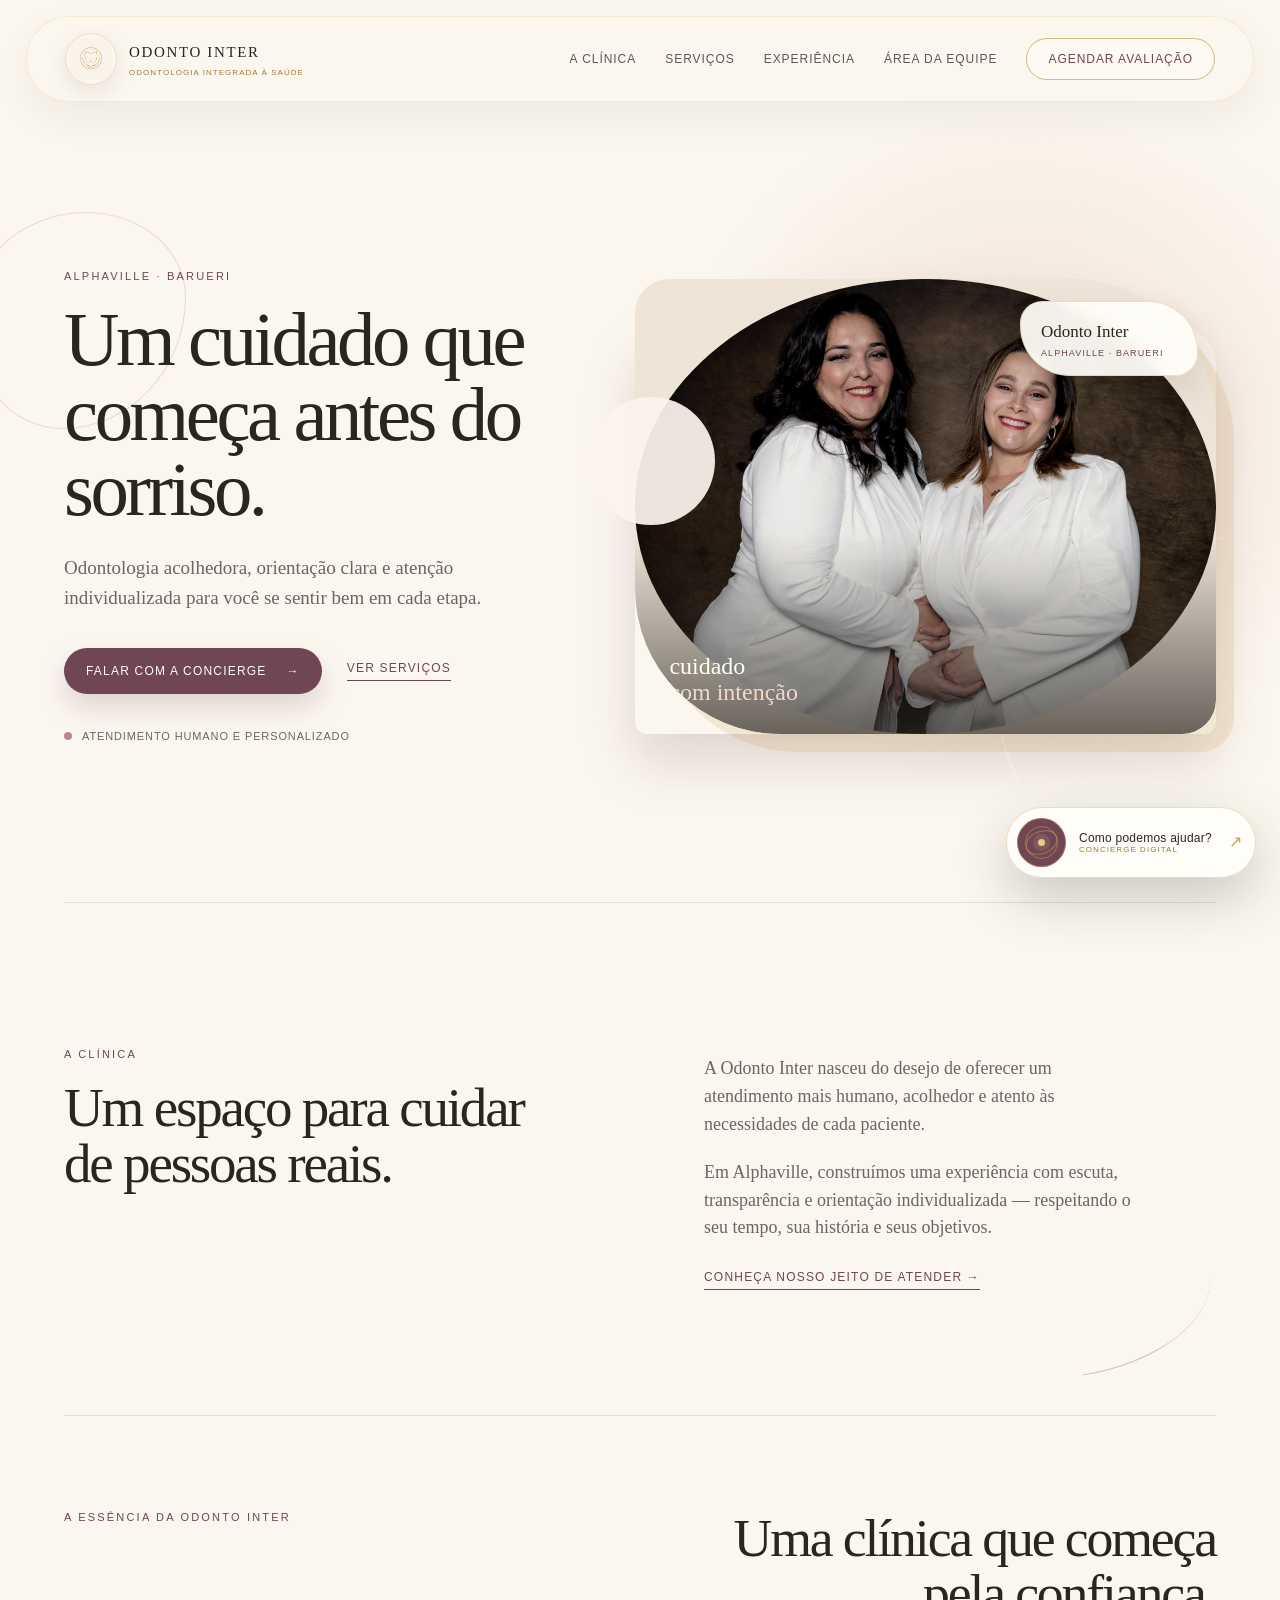
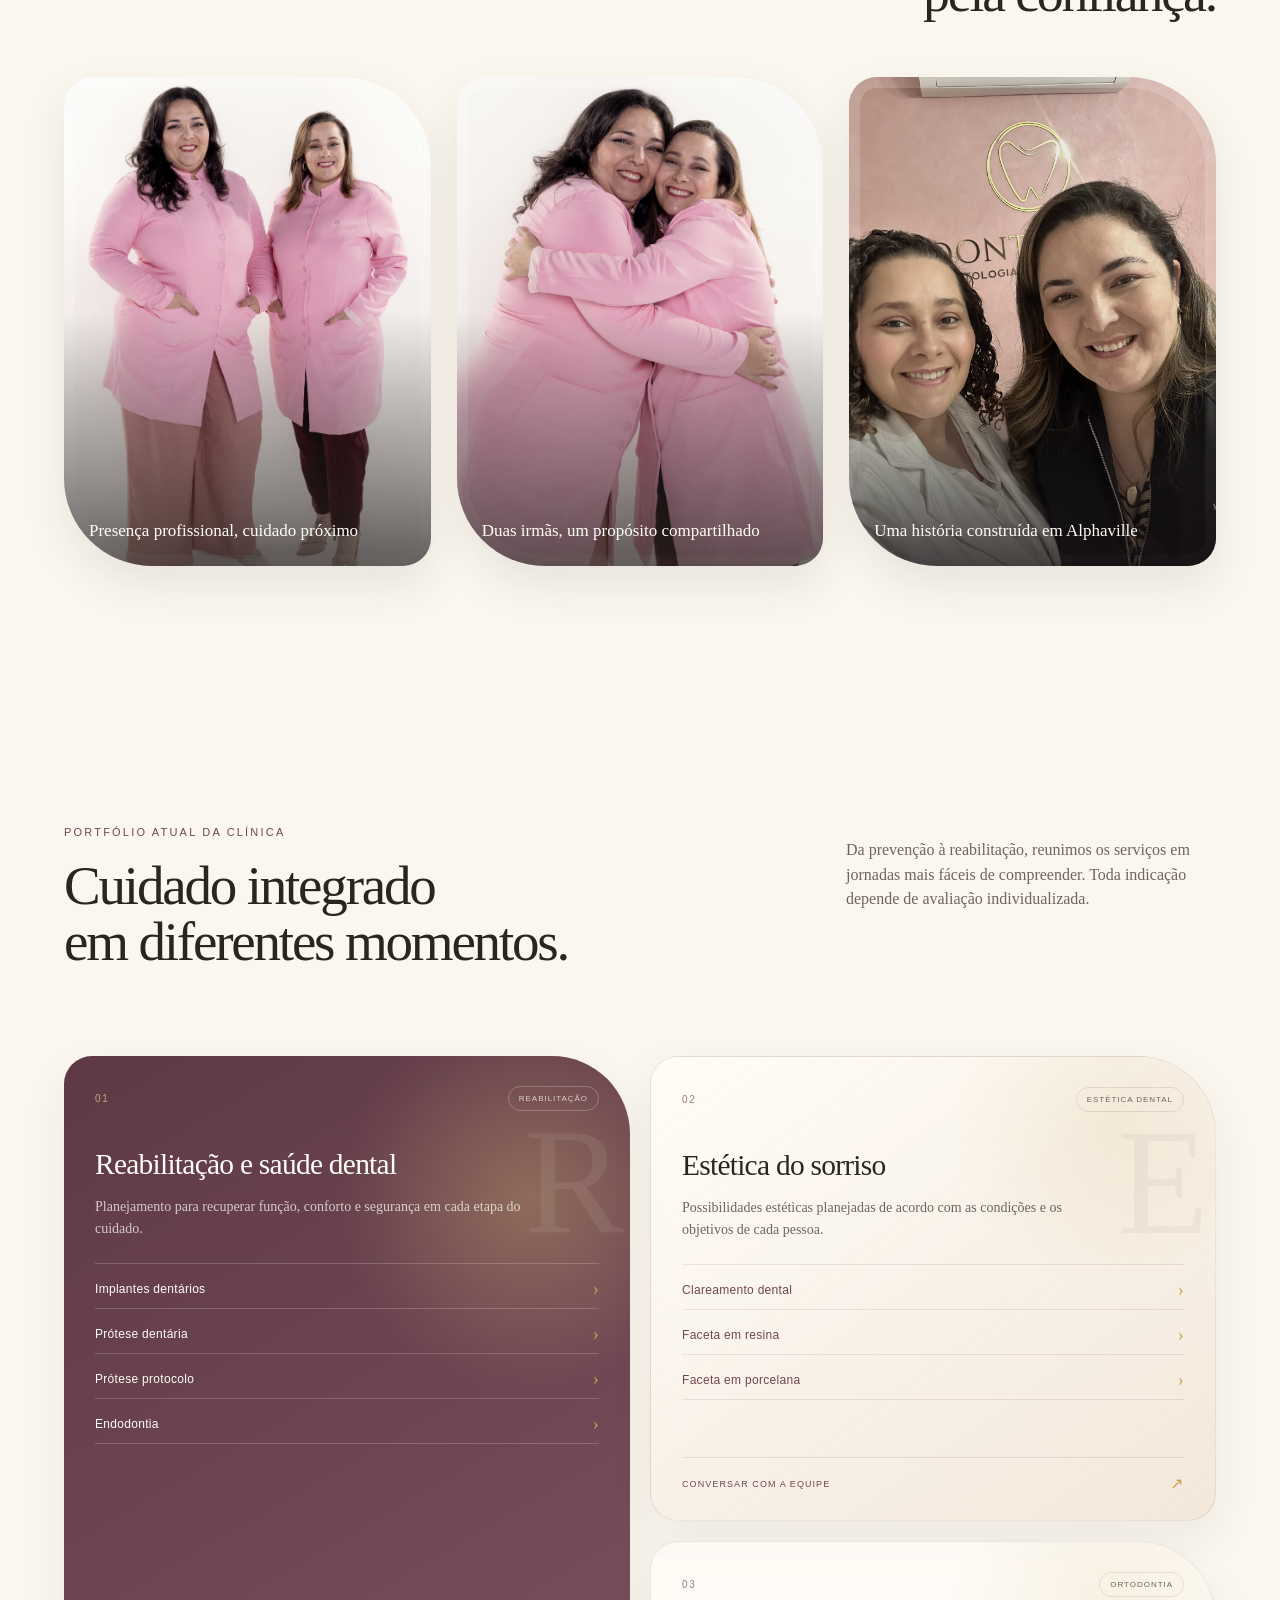
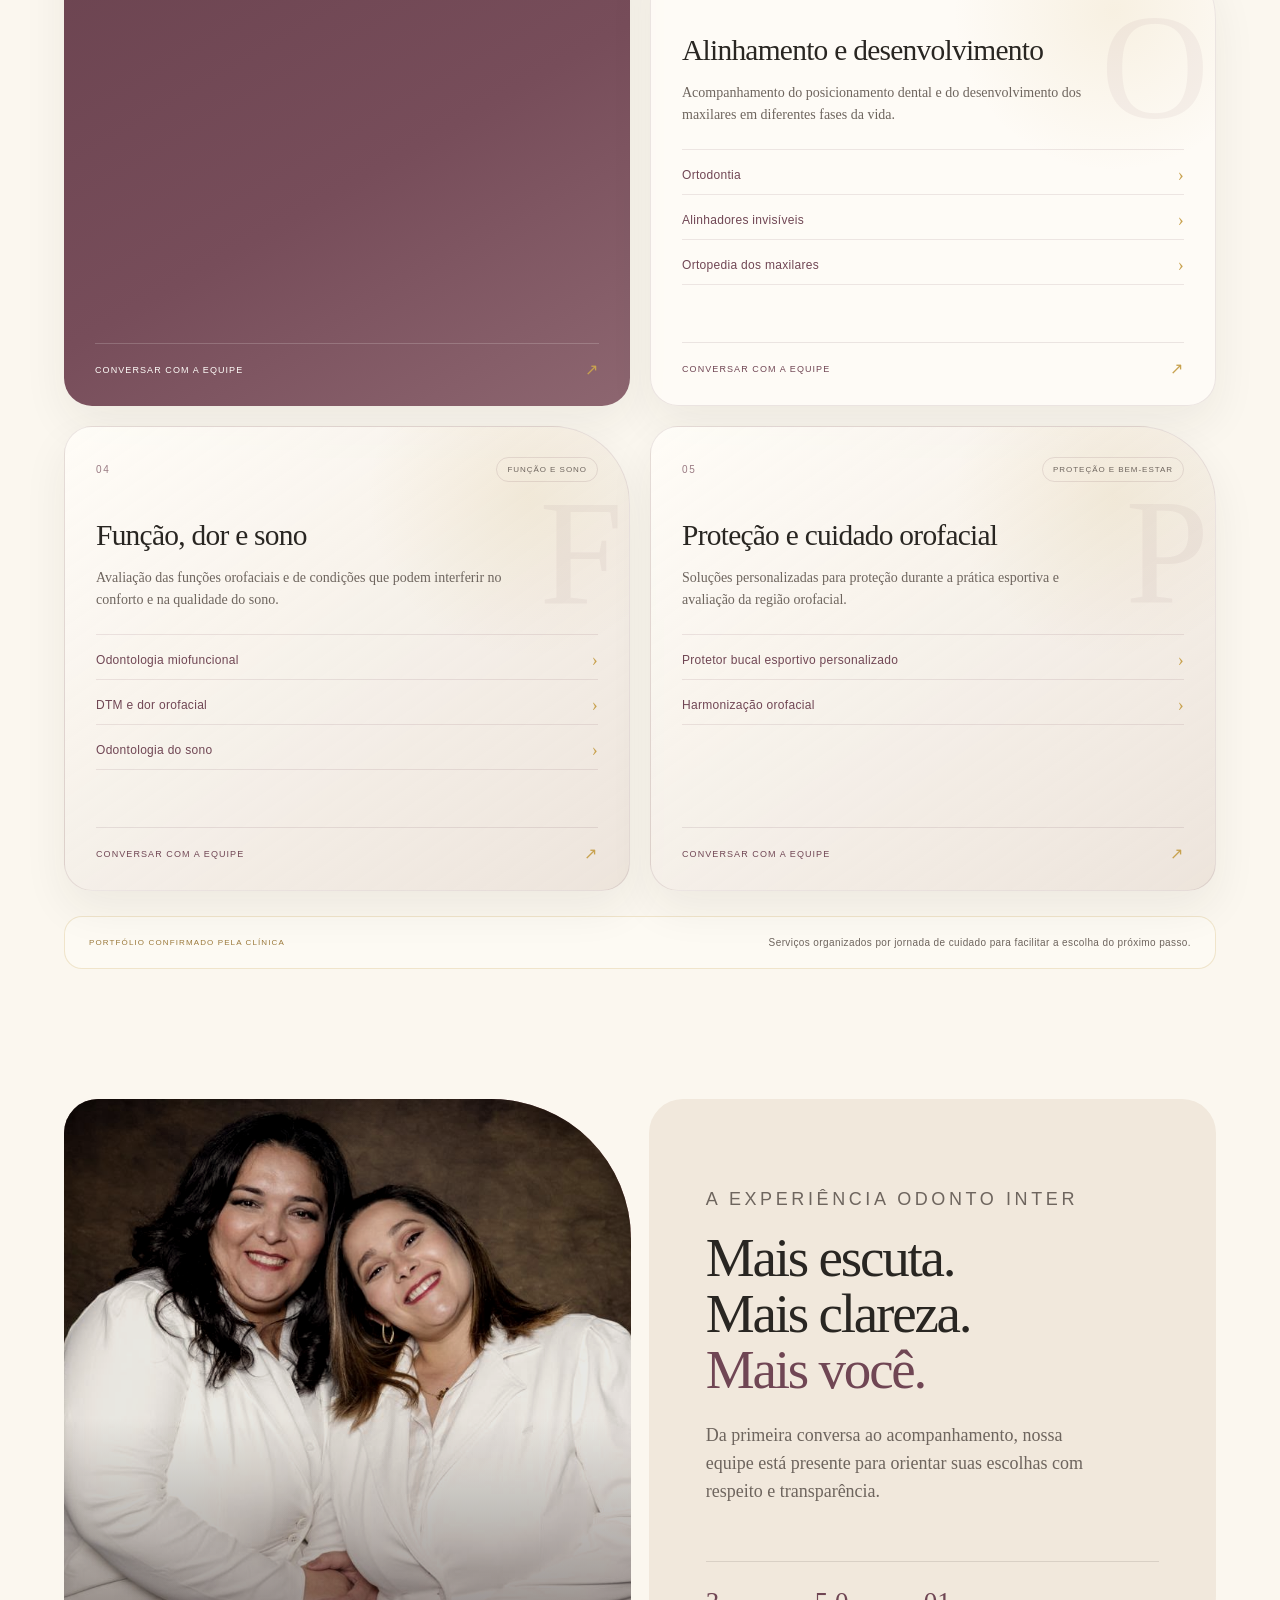
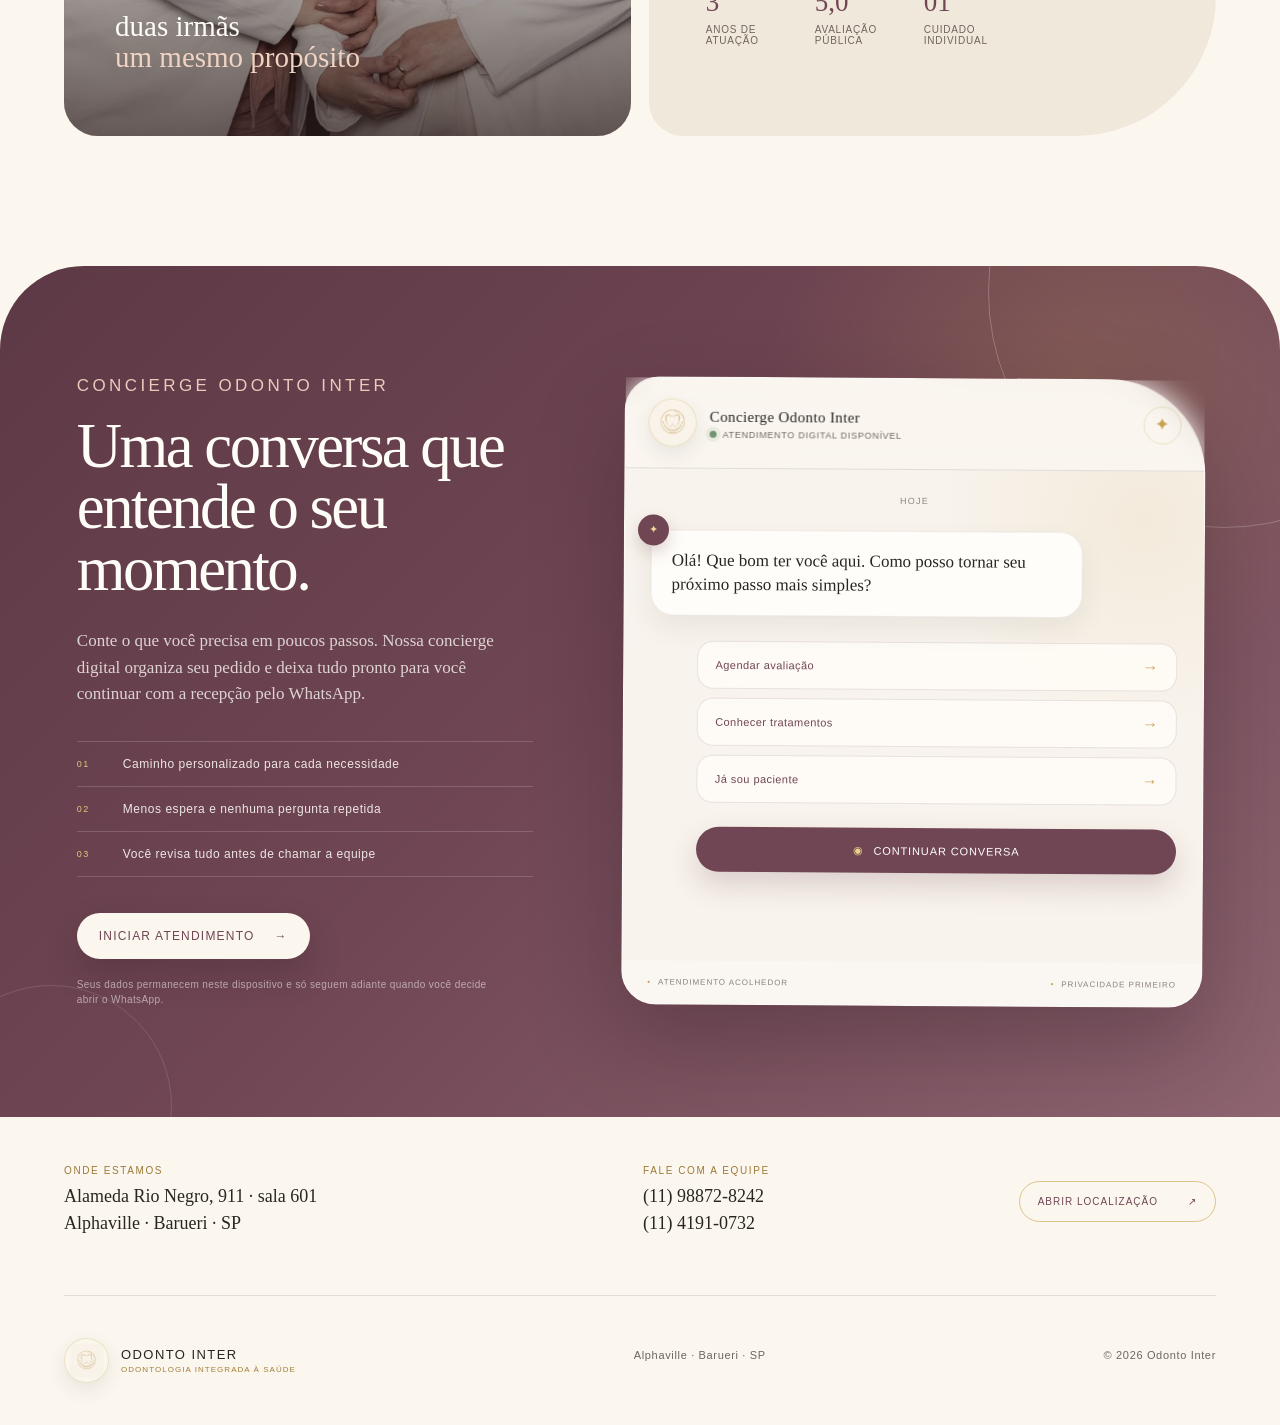
==== commit 45a04ce1: "feat: adiciona acesso à gestão da clínica" ====
--- a/index.html
+++ b/index.html
@@ -20,7 +20,7 @@
     <link rel="icon" type="image/png" href="assets/logo/logo-conceito-premium-v2-dourado-320.png" />
     <link rel="preload" as="image" href="assets/photos/fundadoras-hero-branco.jpg" fetchpriority="high" />
     <title>Odonto Inter | Odontologia acolhedora em Alphaville</title>
-    <link rel="stylesheet" href="assets/site.css?v=20260811" />
+    <link rel="stylesheet" href="assets/site.css?v=20260914" />
   </head>
   <body>
     <header class="site-header">
@@ -29,10 +29,11 @@
         <span class="brand-name"><strong>Odonto Inter</strong><small>Odontologia integrada à saúde</small></span>
       </a>
       <nav class="nav" aria-label="Navegação principal">
-        <a href="#sobre">A clínica</a>
-        <a href="#servicos">Serviços</a>
-        <a href="#experiencia">Experiência</a>
-        <a href="#contato" class="nav-cta" data-concierge-open>Agendar avaliação</a>
+        <a href="#sobre">A clínica</a>
+        <a href="#servicos">Serviços</a>
+        <a href="#experiencia">Experiência</a>
+        <a href="https://gestao.odontointer.com.br/" target="_blank" rel="noopener nofollow">Área da equipe</a>
+        <a href="#contato" class="nav-cta" data-concierge-open>Agendar avaliação</a>
       </nav>
       <button class="menu-button" aria-label="Abrir menu" aria-expanded="false" aria-controls="menu-principal">☰</button>
     </header>
--- a/assets/site.css
+++ b/assets/site.css
@@ -55,6 +55,7 @@
 .service-portfolio{padding:135px 0 130px}.service-heading{align-items:flex-start;margin-bottom:62px}.service-heading h2{max-width:800px}.service-heading .heading-side{max-width:370px;margin-top:12px}.service-portfolio .service-grid{display:grid;grid-template-columns:repeat(3,minmax(0,1fr));gap:18px;border:0}.service-portfolio .service-card{position:relative;isolation:isolate;min-height:420px;overflow:hidden;padding:28px 27px 26px;border:1px solid rgba(112,70,84,.13);border-radius:28px 78px 28px 28px;background:rgba(255,253,248,.72);box-shadow:0 18px 45px rgba(41,38,34,.065);transition:transform .28s ease,box-shadow .28s ease,border-color .28s ease}.service-portfolio .service-card:before{content:'';position:absolute;z-index:-1;inset:0;background:radial-gradient(circle at 82% 15%,rgba(200,162,79,.12),transparent 10rem);pointer-events:none}.service-portfolio .service-card:hover{transform:translateY(-7px);border-color:rgba(200,162,79,.44);box-shadow:0 27px 58px rgba(41,38,34,.12)}.service-portfolio .service-card.featured{border:0;background:radial-gradient(circle at 82% 15%,rgba(228,205,139,.24),transparent 12rem),linear-gradient(150deg,#5e3945,#774d5a 70%,#8d6670);color:#fffdf9}.service-portfolio .service-card-warm{background:linear-gradient(145deg,rgba(255,253,248,.86),rgba(240,224,208,.68))}.service-portfolio .service-card-soft{background:linear-gradient(145deg,rgba(255,253,248,.88),rgba(231,220,211,.7))}.service-card-meta{display:flex;align-items:center;justify-content:space-between;gap:15px;margin-bottom:86px}.service-portfolio .service-number{margin:0;color:var(--rose-deep);font:10px Arial,sans-serif;letter-spacing:.16em}.service-card.featured .service-number{color:#ead28d}.service-category{padding:7px 10px;border:1px solid rgba(112,70,84,.14);border-radius:999px;color:var(--muted);font:8px Arial,sans-serif;letter-spacing:.12em;text-transform:uppercase}.service-card.featured .service-category{border-color:rgba(255,253,248,.24);color:rgba(255,253,248,.72)}.service-portfolio .service-mark{position:absolute;z-index:-1;right:18px;top:50px;color:rgba(112,70,84,.06);font:400 150px/1 Georgia,serif;letter-spacing:-.08em;pointer-events:none}.service-portfolio .service-card.featured .service-mark{color:rgba(255,253,248,.075)}.service-portfolio .service-card h3{max-width:260px;margin-bottom:17px;font-size:clamp(27px,2.3vw,35px);line-height:1.02;letter-spacing:-.025em}.service-portfolio .service-card p{max-width:290px;margin-bottom:28px;color:var(--muted);font-size:14px;line-height:1.6}.service-portfolio .service-card.featured p{color:rgba(255,253,248,.73)}.service-portfolio .service-card a{display:flex;align-items:center;justify-content:space-between;width:100%;margin-top:auto;padding-top:16px;border-top:1px solid rgba(112,70,84,.13);color:var(--rose-deep);font:9px Arial,sans-serif;letter-spacing:.12em;text-transform:uppercase}.service-portfolio .service-card a span{color:var(--gold);font-size:16px;transition:transform .2s ease}.service-portfolio .service-card a:hover span{transform:translate(2px,-2px)}.service-portfolio .service-card.featured a{border-color:rgba(255,253,248,.18);color:#fffdf9}.service-portfolio-note{display:flex;align-items:center;justify-content:space-between;gap:30px;margin-top:25px;padding:20px 24px;border:1px solid rgba(200,162,79,.25);border-radius:18px;background:rgba(255,253,248,.52)}.service-portfolio-note span{color:#9b793b;font:8px Arial,sans-serif;letter-spacing:.14em;text-transform:uppercase}.service-portfolio-note p{margin:0;color:var(--muted);font:10px Arial,sans-serif;letter-spacing:.04em;text-align:right}
 @media(max-width:900px){.service-portfolio .service-grid{grid-template-columns:repeat(2,minmax(0,1fr))}.service-portfolio .service-card{min-height:390px}.service-heading{display:block}.service-heading .heading-side{max-width:540px;margin-top:26px}}
 @media(max-width:600px){.service-portfolio{padding:95px 0}.service-portfolio .service-grid{grid-template-columns:1fr}.service-portfolio .service-card{min-height:355px;border-right:1px solid rgba(112,70,84,.13)!important;border-bottom:1px solid rgba(112,70,84,.13)!important;border-radius:24px 64px 24px 24px}.service-card-meta{margin-bottom:65px}.service-portfolio-note{display:block}.service-portfolio-note p{margin-top:8px;text-align:left;line-height:1.6}}
+@media(max-width:600px){.hero-visual:before{display:none}}
 
 /* Portfólio clínico ampliado - organizado por jornadas de cuidado. */
 .service-portfolio .service-grid{grid-template-columns:repeat(2,minmax(0,1fr));gap:20px}
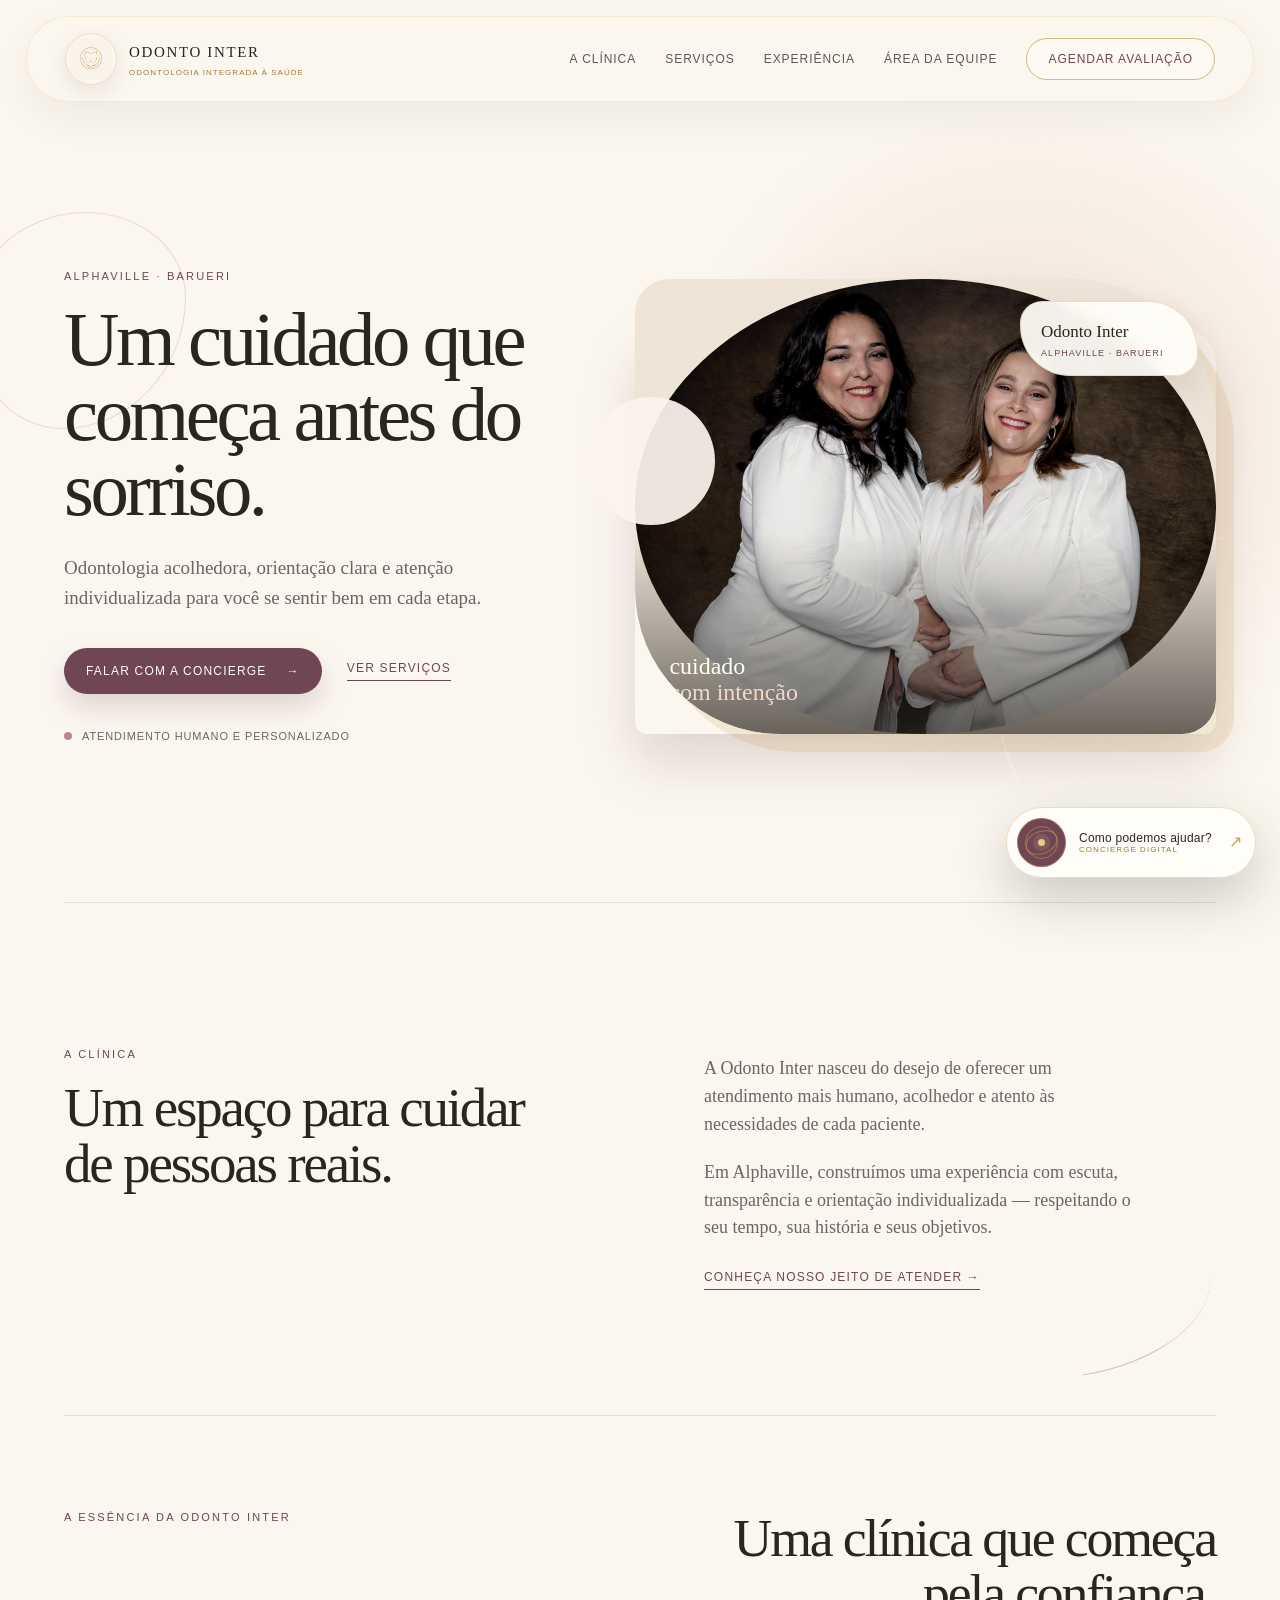
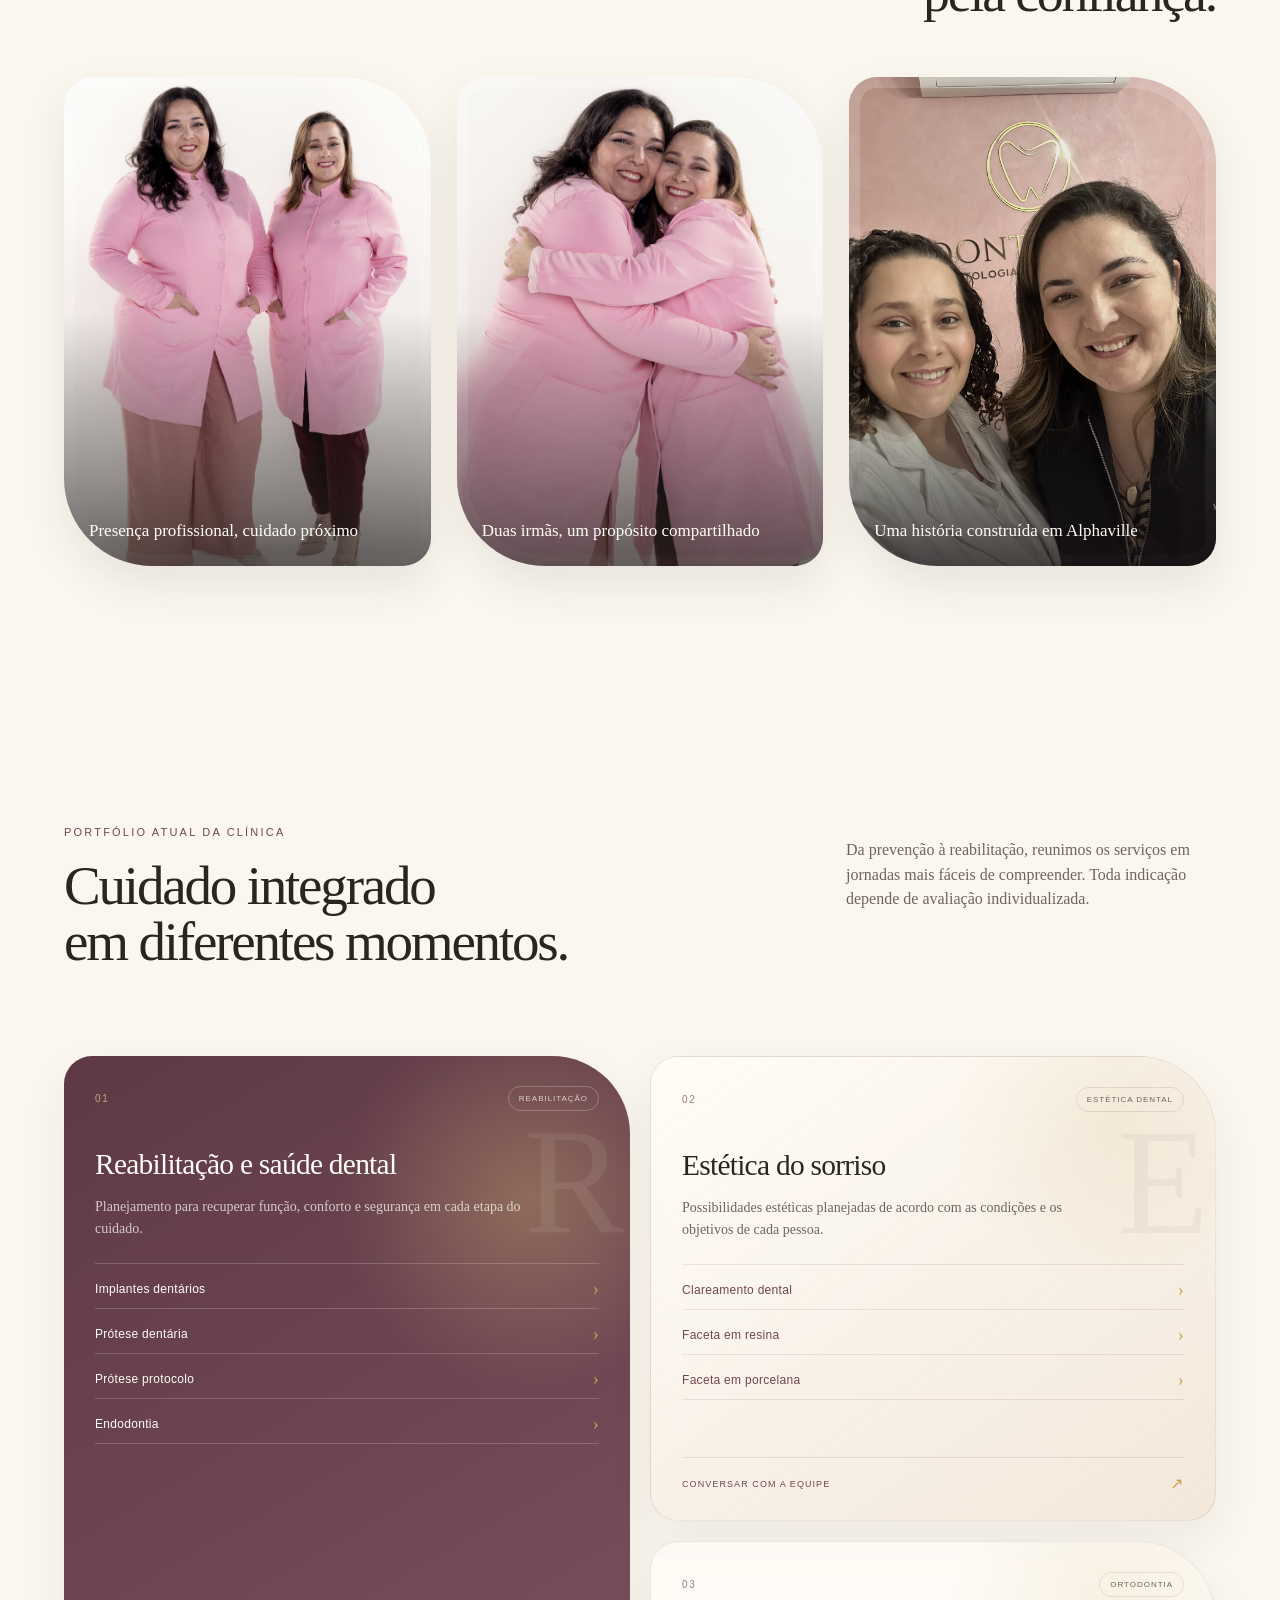
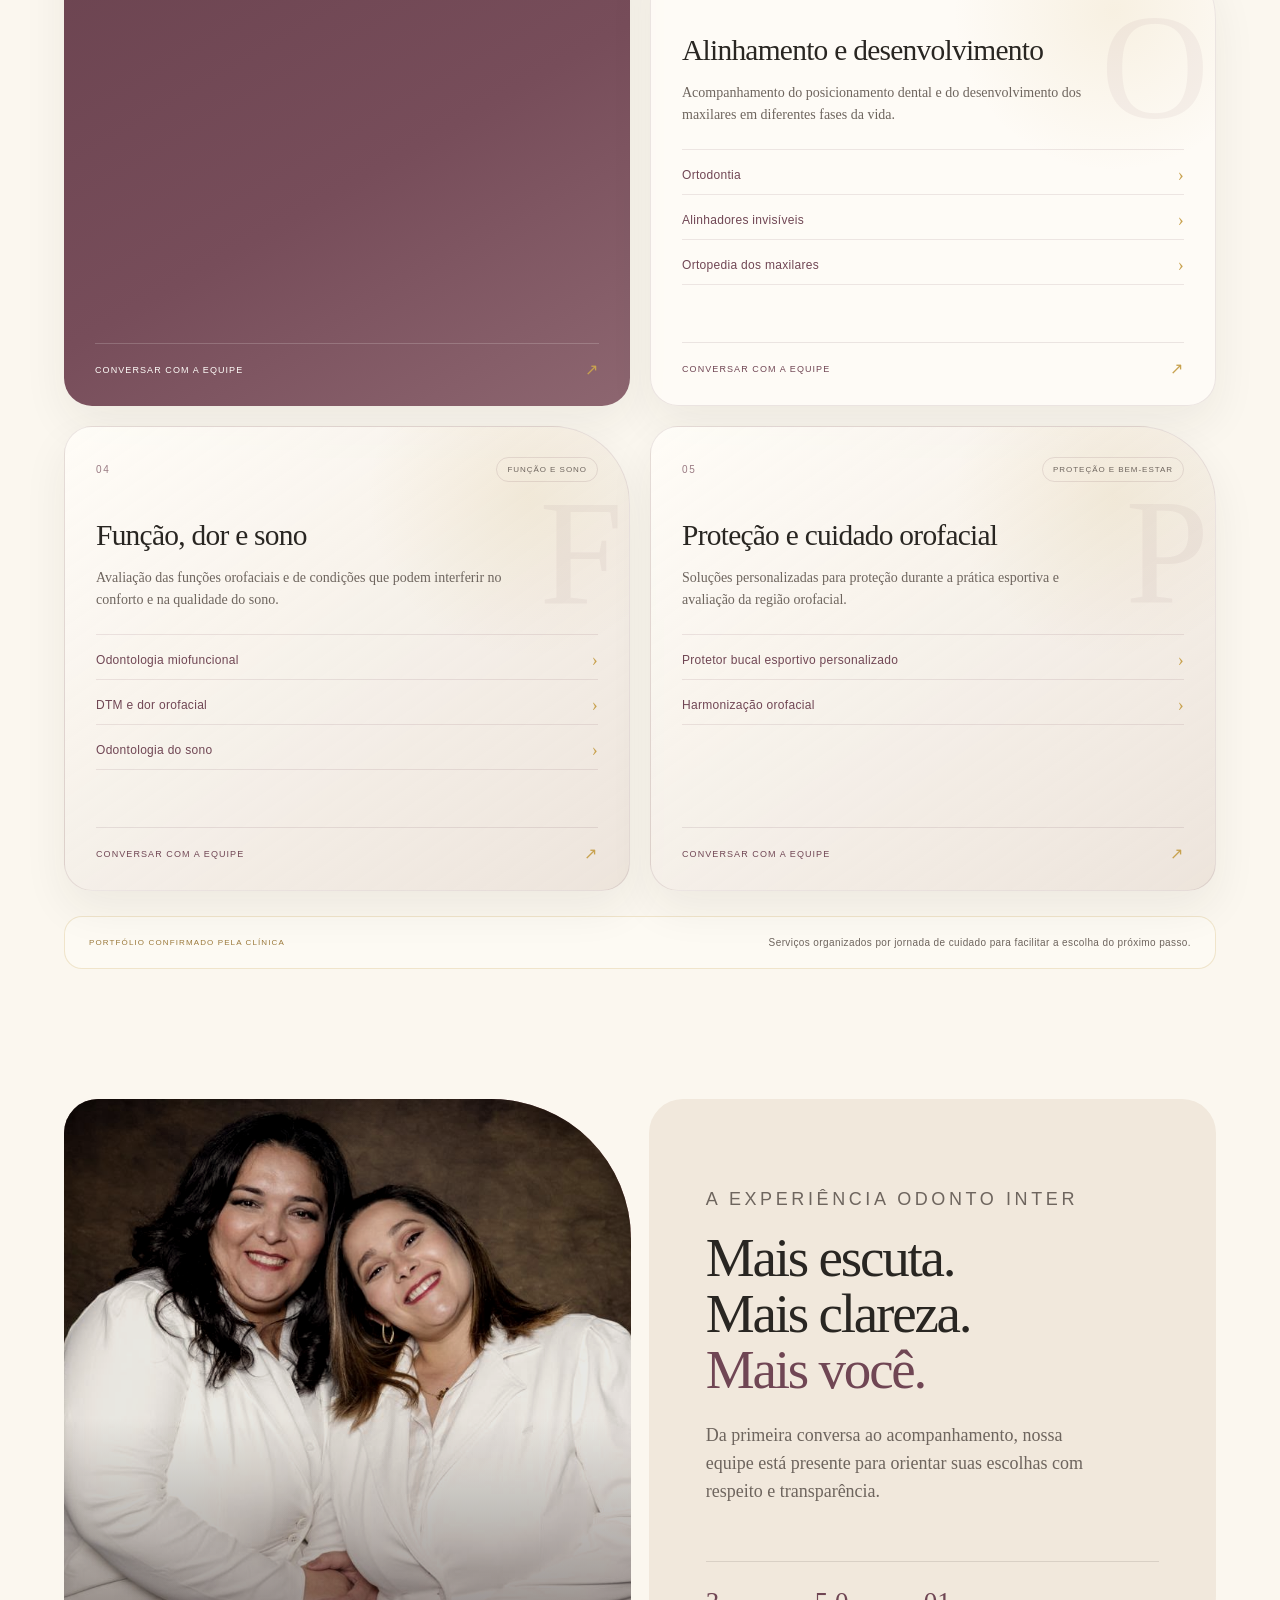
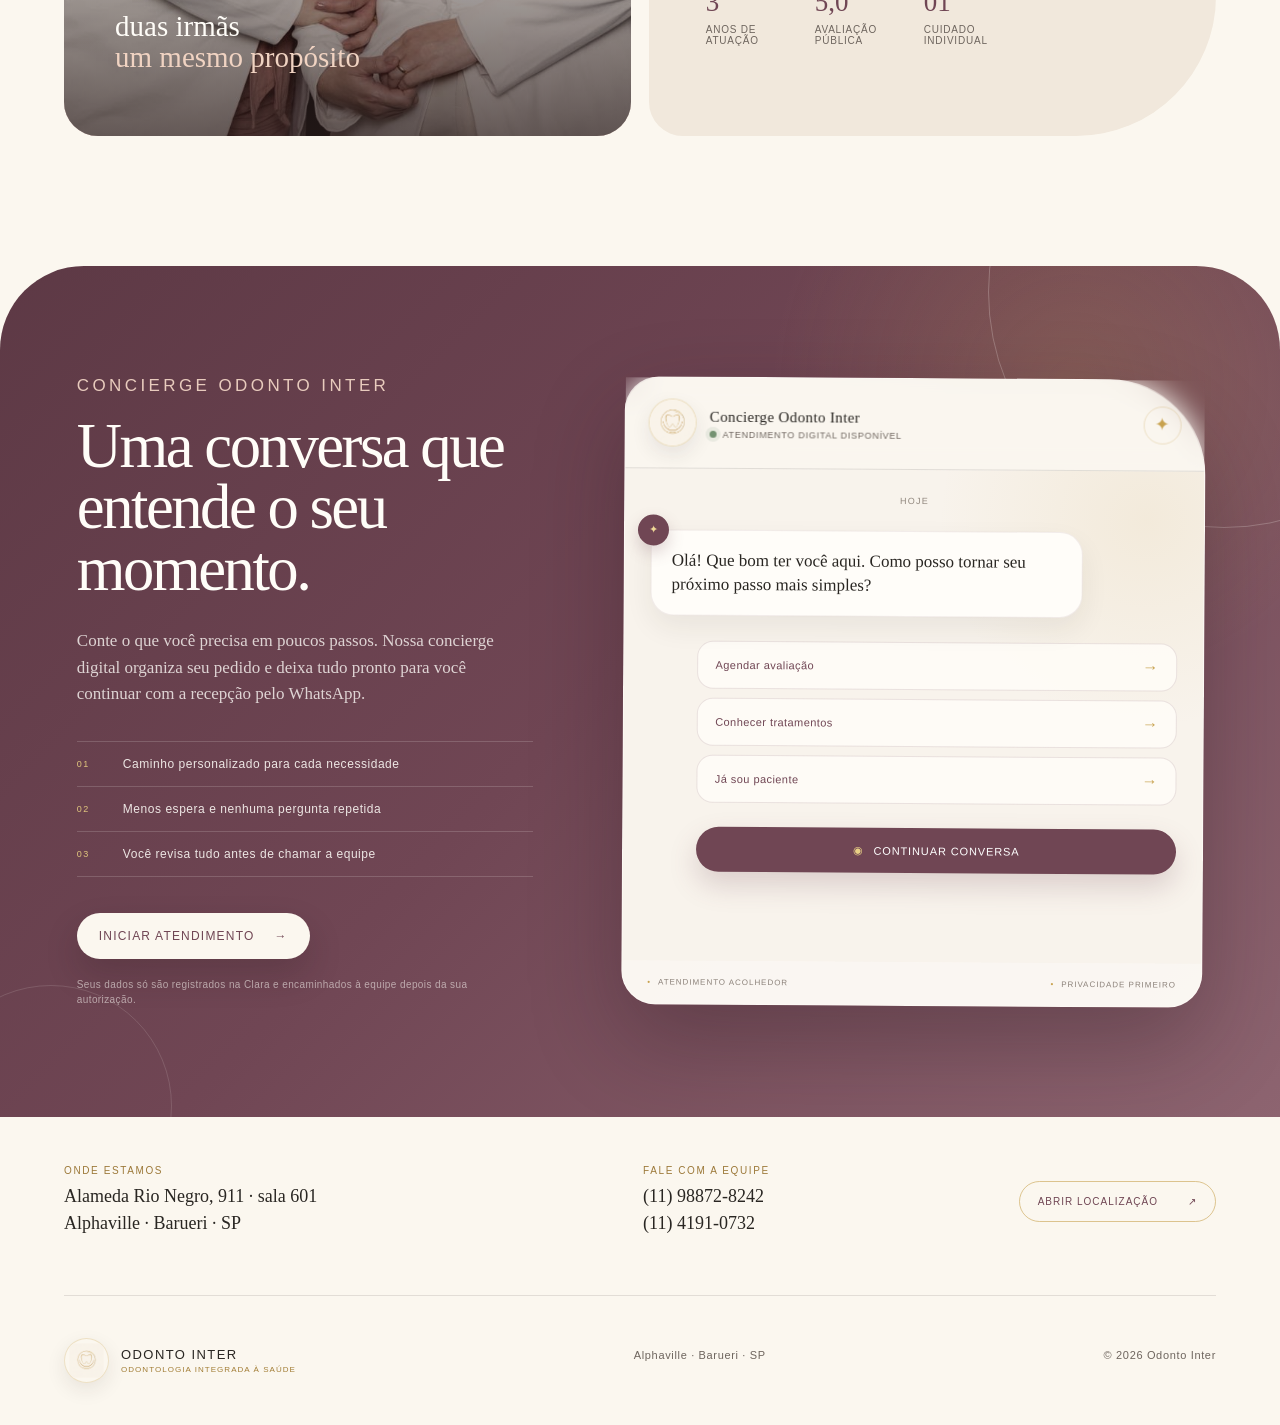
==== commit a1b0f1d4: "feat: integra concierge do site à Clara" ====
--- a/index.html
+++ b/index.html
@@ -20,7 +20,7 @@
     <link rel="icon" type="image/png" href="assets/logo/logo-conceito-premium-v2-dourado-320.png" />
     <link rel="preload" as="image" href="assets/photos/fundadoras-hero-branco.jpg" fetchpriority="high" />
     <title>Odonto Inter | Odontologia acolhedora em Alphaville</title>
-    <link rel="stylesheet" href="assets/site.css?v=20260914" />
+    <link rel="stylesheet" href="assets/site.css?v=20260914-concierge-clara" />
   </head>
   <body>
     <header class="site-header">
@@ -154,7 +154,7 @@
             <li><span>03</span> Você revisa tudo antes de chamar a equipe</li>
           </ul>
           <button class="button button-light concierge-start" type="button" data-concierge-open>Iniciar atendimento <span>→</span></button>
-          <p class="concierge-privacy">Seus dados permanecem neste dispositivo e só seguem adiante quando você decide abrir o WhatsApp.</p>
+          <p class="concierge-privacy">Seus dados só são registrados na Clara e encaminhados à equipe depois da sua autorização.</p>
         </div>
 
         <div class="concierge-showcase" aria-label="Prévia da Concierge Odonto Inter">
@@ -209,6 +209,6 @@
     </div>
 
     <footer class="footer section-wrap"><a class="brand brand-premium brand-premium-footer" href="#inicio" aria-label="Odonto Inter, início"><span class="brand-emblem"><img src="assets/logo/logo-conceito-premium-v2-dourado-320.png" alt="" width="320" height="320" loading="lazy" decoding="async" /></span><span class="brand-name"><strong>Odonto Inter</strong><small>Odontologia integrada à saúde</small></span></a><p>Alphaville · Barueri · SP</p><p>© 2026 Odonto Inter</p></footer>
-    <script src="assets/site.js?v=20260810"></script>
+    <script src="assets/site.js?v=20260914-concierge-clara"></script>
   </body>
 </html>
--- a/assets/site.css
+++ b/assets/site.css
@@ -107,3 +107,20 @@
   .experience-image>img{object-position:center 26%}
 }
 
+.concierge-consent {
+  display: flex;
+  align-items: flex-start;
+  gap: 10px;
+  margin: 14px 0;
+  color: #4f3e43;
+  font-size: .82rem;
+  line-height: 1.45;
+}
+
+.concierge-consent input {
+  width: 18px;
+  height: 18px;
+  margin-top: 1px;
+  accent-color: #704654;
+  flex: 0 0 auto;
+}
